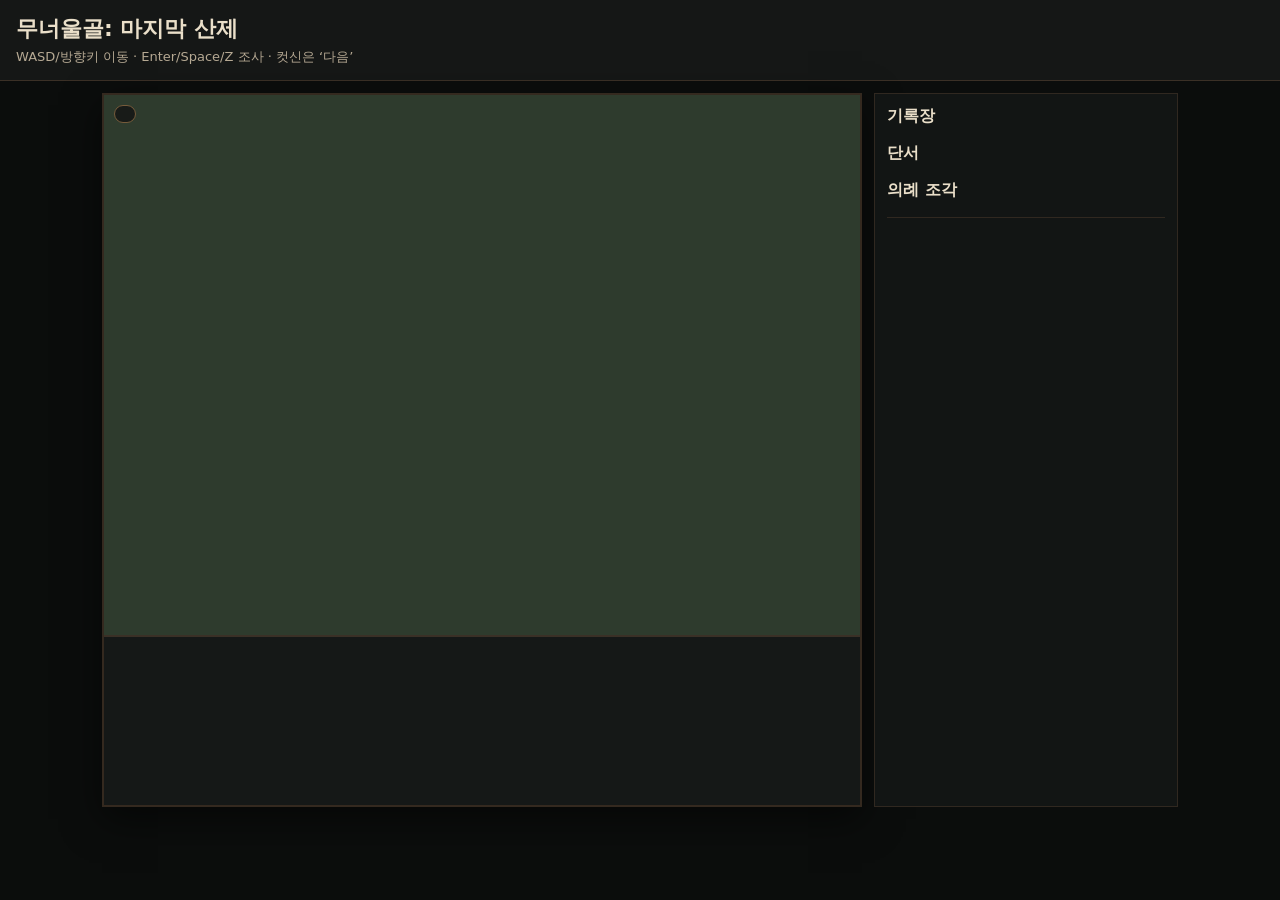
==== index.html @ 167d1cd7 "Fix broken GitHub Pages rendering with stable lightweight build" ====
<!doctype html>
<html lang="ko">
<head>
<meta charset="utf-8" />
<meta name="viewport" content="width=device-width, initial-scale=1" />
<title>무너울골: 마지막 산제</title>
<style>
*{box-sizing:border-box}body{margin:0;background:#0b0d0c;color:#eadfc9;font-family:system-ui,-apple-system,Segoe UI,sans-serif}header{padding:14px 16px;background:#151716;border-bottom:1px solid #3b3026}h1{margin:0;font-size:22px}.sub{font-size:13px;color:#b7aa94;margin-top:4px}.wrap{max-width:1100px;margin:0 auto;padding:12px;display:grid;grid-template-columns:minmax(360px,760px) 1fr;gap:12px}.game{border:2px solid #34291f;background:#101211;box-shadow:0 12px 36px #0008}.screen{position:relative;height:min(62vh,540px);min-height:390px;overflow:hidden;background:#2e3b2d}canvas{display:block;width:100%;height:100%}.hud{position:absolute;left:10px;top:10px;background:#111b;border:1px solid #765b3b;border-radius:9px;padding:8px 10px;font-size:12px}.dialog{min-height:170px;border-top:2px solid #3a3026;background:#151817;padding:14px}.speaker{font-weight:800;color:#d7ad68;margin-bottom:6px}.text{white-space:pre-wrap;line-height:1.5}.choices{display:grid;gap:8px;margin-top:12px}.choices button,button{background:#2a2119;color:#eadcc2;border:1px solid #5c4932;border-radius:9px;padding:9px 11px;text-align:left;font:inherit;cursor:pointer}.side{border:1px solid #302820;background:#121514;padding:12px}.tag{display:inline-block;margin:2px 3px;padding:2px 7px;border:1px solid #4c3a29;border-radius:999px;background:#211b16;color:#d1bd9b;font-size:12px}.log{font-size:13px;color:#b8ad99;line-height:1.45;max-height:350px;overflow:auto;border-top:1px solid #302820;margin-top:10px;padding-top:10px}.cut{display:none;position:absolute;inset:0;background:#0008;z-index:20;align-items:end;padding:18px}.cut.on{display:flex}.cutbox{width:100%;background:#151514;border:2px solid #84653b;border-radius:12px;padding:14px;box-shadow:0 10px 35px #000}.mobile{display:none;position:absolute;right:12px;bottom:185px;z-index:10;gap:8px}.dpad{display:grid;grid-template-columns:repeat(3,42px);gap:4px}.mobile button{min-width:42px;text-align:center;background:#1b1917cc}.act{height:88px}@media(max-width:900px){.wrap{display:block;padding:8px}.side{display:none}.screen{height:calc(100vh - 245px);min-height:350px}.mobile{display:flex}h1{font-size:20px}}
</style>
</head>
<body>
<header><h1>무너울골: 마지막 산제</h1><div class="sub">WASD/방향키 이동 · Enter/Space/Z 조사 · 컷신은 ‘다음’</div></header>
<div class="wrap">
<main class="game"><div class="screen"><canvas id="cv"></canvas><div class="hud" id="hud"></div><div class="cut" id="cut"><div class="cutbox"><div class="speaker" id="cutTitle"></div><div class="text" id="cutText"></div><button id="cutNext">다음</button></div></div><div class="mobile"><div class="dpad"><span></span><button data-k="up">▲</button><span></span><button data-k="left">◀</button><span></span><button data-k="right">▶</button><span></span><button data-k="down">▼</button><span></span></div><button class="act" id="act">조사</button></div></div><div class="dialog"><div class="speaker" id="speaker"></div><div class="text" id="text"></div><div class="choices" id="choices"></div></div></main>
<aside class="side"><b>기록장</b><div id="stats"></div><p><b>단서</b></p><div id="clues"></div><p><b>의례 조각</b></p><div id="rites"></div><div class="log" id="log"></div></aside>
</div>
<script>
const cv=document.getElementById('cv'),ctx=cv.getContext('2d'),hud=document.getElementById('hud'),speaker=document.getElementById('speaker'),text=document.getElementById('text'),choices=document.getElementById('choices'),cut=document.getElementById('cut'),cutTitle=document.getElementById('cutTitle'),cutText=document.getElementById('cutText'),cutNext=document.getElementById('cutNext');
const S={map:'pass',chapter:1,x:110,y:360,keys:{},used:{},clues:new Set(),rites:new Set(),log:[],stats:{기록:0,결:0,애도:0,신뢰:0,한:0,경계:3},act:0};
const maps={pass:{name:'남쪽 고갯길',w:900,h:560,bg:'#2f3c2d',exits:[{x:780,y:210,w:70,h:120,to:'village',tx:90,ty:500}],spots:[{id:'shoe',name:'피 묻은 짚신',x:420,y:320,r:44,fn:shoe}]},village:{name:'무너울골',w:1200,h:780,bg:'#32422e',exits:[{x:0,y:455,w:36,h:120,to:'pass',tx:750,ty:285},{x:560,y:0,w:140,h:40,to:'north',tx:580,ty:710}],spots:[{id:'well',name:'우물',x:565,y:390,r:70,fn:well},{id:'chief',name:'촌장집',x:320,y:315,r:86,fn:chief},{id:'shaman',name:'무당집',x:815,y:305,r:86,fn:shaman},{id:'mill',name:'방앗간',x:875,y:555,r:86,fn:mill},{id:'office',name:'관아 임시처소',x:500,y:660,r:92,fn:office}]},north:{name:'북쪽 산길',w:1160,h:780,bg:'#303c2b',exits:[{x:520,y:740,w:150,h:40,to:'village',tx:620,ty:55},{x:525,y:0,w:130,h:45,to:'forest',tx:535,ty:700}],spots:[{id:'valley',name:'물소리 골짜기',x:320,y:470,r:94,fn:valley},{id:'logging',name:'벌목터',x:740,y:460,r:98,fn:logging},{id:'altar2',name:'무너진 산제단',x:585,y:210,r:90,fn:altar2}]},forest:{name:'금지된 숲',w:1120,h:780,bg:'#263024',exits:[{x:495,y:740,w:140,h:40,to:'north',tx:580,ty:55},{x:930,y:340,w:60,h:130,to:'rock',tx:120,ty:450}],spots:[{id:'gate',name:'금지된 숲 입구',x:540,y:635,r:82,fn:gate},{id:'trap',name:'사량의 덫',x:330,y:450,r:85,fn:trap},{id:'voice',name:'아이 목소리 길',x:685,y:360,r:90,fn:voice},{id:'deep',name:'깊은 숲길',x:940,y:390,r:85,fn:deep}]},rock:{name:'검은등의 자리',w:1080,h:720,bg:'#252c25',exits:[{x:0,y:385,w:40,h:130,to:'forest',tx:910,ty:395},{x:875,y:80,w:110,h:120,to:'final',tx:150,ty:440}],spots:[{id:'fang',name:'이빨 사이의 이름',x:585,y:410,r:90,fn:fang},{id:'black',name:'검은 바위',x:780,y:300,r:118,fn:black}]},final:{name:'마지막 산제단',w:980,h:680,bg:'#282d26',exits:[{x:0,y:370,w:45,h:120,to:'rock',tx:840,ty:150}],spots:[{id:'finalaltar',name:'마지막 산제단',x:505,y:350,r:105,fn:finalaltar}]}};
function say(sp,tx,opts=[]){speaker.textContent=sp;text.textContent=tx;choices.innerHTML='';opts.forEach((o,i)=>{const b=document.createElement('button');b.textContent=(i+1)+'. '+o.t;b.onclick=o.f;choices.appendChild(b)});refresh()}
function result(t){say('결과',t,[{t:'닫는다',f:()=>say('고연우','이제 움직일 수 있다.')}])}function cutscene(t,tx,after){cut.classList.add('on');cutTitle.textContent=t;cutText.textContent=tx;cutNext.onclick=()=>{cut.classList.remove('on');after&&after()}}
function log(s){S.log.unshift(s);S.log=S.log.slice(0,40);refresh()}function clue(s){if(!S.clues.has(s)){S.clues.add(s);log('단서: '+s)}}function rite(s){if(!S.rites.has(s)){S.rites.add(s);log('의례: '+s)}}function stat(k,v){S.stats[k]=(S.stats[k]||0)+v;refresh()}function has(s){return S.clues.has(s)||S.rites.has(s)}function once(id,fn){if(S.used[id])return result('이미 이곳에서 판단을 끝냈다.');S.used[id]=1;fn()}function spend(){S.act++}
function shoe(){once('shoe',()=>cutscene('고갯길의 짚신','작은 짚신 한 짝이 길 한가운데 놓여 있다. 피는 적고, 발자국은 산 쪽으로 향한다.',()=>say('해루','범이 물었다면 발자국이 산에서 내려와야 하지 않습니까?',[{t:'짚신을 확인한다',f:()=>{clue('피 묻은 짚신');stat('기록',1);result('아이의 짚신이다. 도망친 흔적보다 스스로 걸어간 흔적에 가깝다.')}},{t:'금줄 조각을 챙긴다',f:()=>{clue('끊긴 금줄 조각');stat('결',1);result('나뭇가지에 걸린 금줄 조각이 바람 없이 흔들렸다.')}}]))) }
function well(){once('well',()=>{spend();cutscene('우물가 소란','아이들의 노래가 멎는다. 우물 안이 잠깐 검게 가라앉는다.',()=>say('월선','그 짚신은… 도리 것이 아닙니다.',[{t:'도리의 이름을 확인한다',f:()=>{clue('도리의 이름');stat('애도',1);result('월선은 끝내 도리의 이름을 인정했다.')}},{t:'산제 노래를 묻는다',f:()=>{rite('노래');result('검은 등 넘어 / 물소리 따라 / 이름은 두고 / 발만 간다.')}}]))})}
function chief(){once('chief',()=>{spend();say('을파','산제는 올해만 미룬 겁니다. 살아 있는 아이들 입에 곡식을 넣어야 했습니다.',[{t:'장부를 확인한다',f:()=>{clue('산제 비용 장부');rite('제물 순서');stat('기록',1);result('산제 비용은 세 해 전부터 끊겼다. 그 곡식은 세금과 겨울 식량으로 돌았다.')}},{t:'금지된 숲 벌목을 묻는다',f:()=>{clue('벌목 허가 기록');stat('경계',-1);result('을파는 살기 위해 벤 것이라 했다. 틀린 말은 아니었다.')}}])})}
function shaman(){once('shaman',()=>{spend();say('막례','관아 사람이 올 줄은 알았다. 산은 기록을 못 하니까.',[{t:'산제가 무엇인지 묻는다',f:()=>{rite('제문');stat('결',1);result('산제는 산군에게 비는 일이 아니라, 산이 마을로 내려오지 않게 문을 닫는 일이었다.')}},{t:'창귀를 보내는 법을 묻는다',f:()=>{clue('창귀 천도 조건');stat('애도',1);result('이름이 있어야 한다. 길도 있어야 한다. 그런데 지금은 길이 틀어졌다.')}}])})}
function mill(){once('mill',()=>{spend();cutscene('방앗간','멈춘 물레 밑에서 물소리가 난다. 해루가 창끝을 낮춘다.',()=>say('방앗간','물레는 멈춰 있는데, 축축한 물 냄새가 난다.',[{t:'머리끈을 챙긴다',f:()=>{clue('도리의 머리끈');result('도리의 머리끈이 물레 축에 감겨 있었다.')}},{t:'돌확을 조사한다',f:()=>{rite('물길');result('이곳은 제물을 씻던 자리였다. 물길이 산 쪽으로 휘어 보인다.')}}]))})}
function office(){if(S.chapter===1&&S.act>=3){S.chapter=2;S.map='north';S.x=580;S.y=710;S.act=0;log('2장 시작: 끊긴 제사');return result('범이라 쓰기에는, 범은 사람의 이름을 부르지 않는다. 북쪽 산길이 열린다.')}if(S.chapter===2&&S.act>=3){S.chapter=3;S.map='forest';S.x=535;S.y=700;S.act=0;log('3장 시작: 금지된 숲');return result('산은 마을을 덮치지 않았다. 마을이 먼저 산의 문을 열었다.')}return result('아직 기록을 정리하기에는 단서가 부족하다.')}
function valley(){once('valley',()=>{spend();cutscene('물소리 골짜기','같은 나무를 두 번 지나쳤다. 물소리가 사람 말처럼 부풀어 오른다.',()=>say('해루','방금 이 나무, 지나오지 않았습니까?',[{t:'금줄 흔적을 찾는다',f:()=>{rite('금기');stat('경계',1);result('끊어진 금줄 말뚝이 물가에 박혀 있었다.')}},{t:'물소리를 따른다',f:()=>{clue('도리 목소리 단서');stat('한',1);result('물소리는 도리의 목소리와 섞여 산 안쪽으로 흘렀다.')}}]))})}
function logging(){once('logging',()=>{spend();cutscene('벌목터 소란','청년이 도끼를 들고 금지된 숲 쪽으로 간다. 그루터기 위 금줄 조각이 보인다.',()=>say('청년','마루가 아직 저 안에 있으면 데려와야지요.',[{t:'직접 따라간다',f:()=>{clue('마루의 발자국');result('발자국은 숲 안에서 사람 것과 짐승 것 사이로 바뀌어 있었다.')}},{t:'벌목을 중단시킨다',f:()=>{rite('금기');stat('경계',1);result('마을 사람들은 반발했지만, 숲 가장자리의 흔들림은 잠시 멎었다.')}}]))})}
function altar2(){once('altar2',()=>{spend();cutscene('무너진 산제단','무너진 돌제단 옆 금줄이 바닥에 젖어 붙어 있다. 어디선가 문을 닫아라 라는 말이 들린다.',()=>say('산제단','제단은 서북쪽을 향해 있다.',[{t:'제단 방향을 기록한다',f:()=>{rite('장소');stat('기록',1);result('산군을 부르던 방향을 알아냈다.')}},{t:'소미의 천 조각을 챙긴다',f:()=>{clue('소미의 천 조각');result('소미는 산제단에 몰래 왔던 듯하다.')}}]))})}
function gate(){once('gate',()=>{spend();cutscene('금지된 숲 입구','끊어진 금줄이 바람 없이 흔들린다. 숲 안쪽에서 아이 웃음소리가 난다.',()=>say('숲 입구','금지된 숲은 깊지 않다. 길이 너무 많을 뿐이다.',[{t:'끊긴 금줄 조각을 맞춰 본다',f:()=>{if(!has('끊긴 금줄 조각'))return result('금줄 조각이 없다.');rite('금기');stat('경계',1);result('금줄이 맞물리자 길 하나가 잠깐 사라졌다.')}},{t:'발자국을 확인한다',f:()=>{clue('겹친 발자국');result('사람 발자국과 짐승 발자국이 같은 자리에서 겹쳤다.')}}]))})}
function trap(){once('trap',()=>{spend();cutscene('사량의 덫','덫이 화면 중앙에 보인다. 사량이 숲 뒤에서 나온다.',()=>say('사량','늦었소. 산짐승이든 산군이든, 오늘은 피를 흘릴 거요.',[{t:'덫을 치워라',f:()=>{stat('경계',1);result('사량은 이를 갈았지만 덫을 거두었다.')}},{t:'산군을 본 적 있나',f:()=>{clue('산군의 흔적');result('밤에는 산등성이가 움직였다고 했다.')}}]))})}
function voice(){once('voice',()=>{spend();cutscene('아이 목소리 길','작은 아이 실루엣이 나무 사이로 지나간다. 같은 나무가 다시 나온다.',()=>say(has('도리의 이름')?'도리':'목소리',has('도리의 이름')?'고연우 아저씨… 어머니는 왔어요?':'이쪽이에요.',[{t:'도리의 이름을 부른다',f:()=>{if(!has('도리의 이름'))return result('그 아이의 이름을 모른다.');clue('도리 창귀 확인');stat('애도',1);result('도리는 집에 가려다 사람을 산으로 부르고 있었다.')}},{t:'머리끈을 꺼낸다',f:()=>{if(!has('도리의 머리끈'))return result('꺼낼 물건이 없다.');stat('한',-1);result('아이 실루엣이 잠시 멈췄다.')}}]))})}
function deep(){if(S.chapter===3&&S.act>=3){S.chapter=4;S.map='rock';S.x=120;S.y=450;S.act=0;log('4장 시작: 검은등의 자리');return result('숲의 길 하나가 검은 바위 쪽으로만 남았다.')}result('아직 깊은 숲으로 들어가기에는 단서가 부족하다.')}
function fang(){once('fang',()=>{spend();cutscene('이빨 사이의 이름','검은 그림자가 낮게 숨을 쉰다. 그 숨 사이로 아이 이름이 걸려 있다.',()=>say('검은등','아이의 이름이 내 이빨 사이에 걸렸다.',[{t:'도리의 이름을 다시 부른다',f:()=>{if(!has('도리의 이름'))return result('이름을 알지 못한다.');clue('이빨 사이의 이름');result('검은등의 턱이 잠깐 느슨해졌다.')}},{t:'검은 털을 꺼낸다',f:()=>{clue('산군 잠식');result('털 끝에 산이 아닌 어둠이 묻어 있었다.')}}]))})}
function black(){once('black',()=>{spend();say('검은 바위','바위는 호랑이 등처럼 보인다. 눈 안쪽에 검은 물결이 비친다.',[{t:'제문을 읽는다',f:()=>{if(!has('제문'))return result('제문 조각이 부족하다.');rite('산군의 이름 조각');result('검은등은 오래된 말을 기억하려 했다.')}},{t:'산군을 봉인할 자리를 본다',f:()=>{clue('봉인 자리');result('바위와 산제단 사이가 경계의 매듭이다.')}}])})}
function finalaltar(){once('finalaltar',()=>cutscene('마지막 산제','막례가 방울을 들고, 월선은 도리의 이름을 되뇐다. 을파는 장부를 접는다.',()=>say('막례','이제 이어 묶을지, 끊어 보낼지 정해야 한다.',[{t:'산제를 복원한다',f:()=>ending('산제를 복원했다. 오래된 것이 하루 더 살아남았다.')}},{t:'산군을 떠나보낸다',f:()=>ending('검은등을 깊은 산으로 보냈다. 올바른 이별에 가까운 끝이었다.')}},{t:'산군을 봉인한다',f:()=>ending('문제는 멈췄지만, 장례는 치르지 못했다.')}},{t:'기록상으로만 종결한다',f:()=>ending('관아 기록에는 범 습격 종결이라 적었다. 밤길은 계속 사람을 불렀다.')}}]))) }
function ending(t){say('엔딩',t+'\n\n고연우는 보고서 마지막 줄에 한참을 머물렀다. 기록할 수 없는 것도, 없었던 일은 아니었다.',[{t:'처음으로 돌아간다',f:()=>location.reload()}])}
function spot(){return maps[S.map].spots.find(p=>Math.hypot(S.x-p.x,S.y-p.y)<p.r)}function interact(){if(cut.classList.contains('on'))return cutNext.click();const p=spot();if(p)return p.fn();result('조사할 것이 없다.')}
function resize(){const r=cv.getBoundingClientRect(),d=window.devicePixelRatio||1;cv.width=Math.max(640,Math.floor(r.width*d));cv.height=Math.max(360,Math.floor(r.height*d));ctx.setTransform(d,0,0,d,0,0)}window.addEventListener('resize',resize);setTimeout(resize,0);
function draw(){const r=cv.getBoundingClientRect(),W=r.width,H=r.height,m=maps[S.map];ctx.clearRect(0,0,W,H);ctx.fillStyle=m.bg;ctx.fillRect(0,0,W,H);const cx=Math.max(0,Math.min(S.x-W/2,m.w-W)),cy=Math.max(0,Math.min(S.y-H/2,m.h-H));function R(x,y,w,h,c){ctx.fillStyle=c;ctx.fillRect(x-cx,y-cy,w,h);ctx.strokeStyle='#241a14';ctx.lineWidth=2;ctx.strokeRect(x-cx,y-cy,w,h)}function T(x,y){ctx.fillStyle='#2f4b31';ctx.beginPath();ctx.ellipse(x-cx,y-cy,24,22,0,0,7);ctx.fill();ctx.strokeStyle='#172216';ctx.stroke();ctx.fillStyle='#5a3b24';ctx.fillRect(x-cx-4,y-cy+14,8,25)}function Hs(x,y,type=''){ctx.fillStyle=type==='shaman'?'#74633b':'#334357';ctx.beginPath();ctx.moveTo(x-cx-58,y-cy);ctx.lineTo(x-cx,y-cy-38);ctx.lineTo(x-cx+58,y-cy);ctx.closePath();ctx.fill();ctx.stroke();R(x-48,y,96,52,type==='mill'?'#8a6f4e':'#9b7450');ctx.fillStyle='#7c2f2d';ctx.fillRect(x-cx-42,y-cy,8,55);ctx.fillRect(x-cx+34,y-cy,8,55);ctx.fillStyle='#231713';ctx.fillRect(x-cx-12,y-cy+25,24,27)}function C(x,y,c='#596575',small=false){ctx.fillStyle='#0006';ctx.beginPath();ctx.ellipse(x-cx,y-cy+5,13,6,0,0,7);ctx.fill();ctx.fillStyle='#d0a078';ctx.beginPath();ctx.ellipse(x-cx,y-cy-20,small?6:8,small?6:7,0,0,7);ctx.fill();ctx.strokeStyle='#211713';ctx.stroke();ctx.fillStyle=c;ctx.fillRect(x-cx-(small?6:8),y-cy-12,small?12:16,small?13:16);ctx.strokeRect(x-cx-(small?6:8),y-cy-12,small?12:16,small?13:16)}for(let x=-100;x<m.w;x+=120)for(let y=-80;y<m.h;y+=100)R(x,y,105,88,'#344631');if(S.map==='pass'){R(0,260,850,100,'#725d3c');for(let i=0;i<12;i++)T(70+i*72,140+(i%3)*34);ctx.fillStyle='#d2b98b';ctx.fillRect(420-cx,320-cy,18,10)}if(S.map==='village'){R(0,450,1180,78,'#725d3c');R(560,0,80,760,'#725d3c');Hs(320,300);Hs(815,290,'shaman');Hs(875,540,'mill');Hs(500,650);R(537,365,58,58,'#716f63');ctx.fillStyle='#263f46';ctx.beginPath();ctx.arc(566-cx,394-cy,16,0,7);ctx.fill();R(910,150,95,500,'#304d56');C(335,365,'#765042');C(820,360,'#665274');C(570,445,'#795b5b');C(625,365,'#9a7d4c',true);C(690,420,'#9a7d4c',true)}if(S.map==='north'){R(530,0,80,760,'#725d3c');R(250,440,600,80,'#725d3c');R(180,380,180,120,'#304d56');R(545,180,90,58,'#716b5e');R(700,420,90,55,'#59452e');for(let i=0;i<12;i++)T(90+i*88,90+(i%4)*120)}if(S.map==='forest'){R(500,600,90,160,'#725d3c');R(530,340,430,80,'#725d3c');for(let i=0;i<32;i++)T(45+(i*77)%1010,45+(i*131)%650);R(290,435,70,42,'#59452e');R(805,545,62,82,'#59452e')}if(S.map==='rock'){R(40,405,860,85,'#725d3c');R(710,210,190,170,'#171716');R(330,465,100,55,'#716b5e')}if(S.map==='final'){R(60,410,820,82,'#725d3c');R(450,300,105,68,'#716b5e');for(let i=0;i<12;i++)T(80+i*78,80+(i%3)*145);C(455,445,'#665274');C(535,450,'#795b5b');C(375,470,'#765042')}C(S.x-32,S.y+14,'#5c725e');C(S.x,S.y,'#596575');const p=spot();if(p){ctx.fillStyle='#d5b46e';ctx.beginPath();ctx.arc(p.x-cx,p.y-cy-50,12,0,7);ctx.fill();ctx.strokeStyle='#20140e';ctx.stroke();ctx.fillStyle='#1b130d';ctx.font='bold 18px sans-serif';ctx.fillText('!',p.x-cx-4,p.y-cy-44)}hud.innerHTML='<b>'+m.name+'</b><br>'+S.chapter+'장 · 행동 '+S.act+'<br>'+(p?'조사: '+p.name:'이동 중')}
function refresh(){document.getElementById('stats').innerHTML=Object.entries(S.stats).map(([k,v])=>k+': '+v).join('<br>');document.getElementById('clues').innerHTML=[...S.clues].map(x=>'<span class="tag">'+x+'</span>').join('')||'<span class="tag">없음</span>';document.getElementById('rites').innerHTML=[...S.rites].map(x=>'<span class="tag">'+x+'</span>').join('')||'<span class="tag">없음</span>';document.getElementById('log').innerHTML=S.log.map(x=>'• '+x).join('<br>')}
function move(){let dx=0,dy=0;if(S.keys.ArrowLeft||S.keys.a)dx--;if(S.keys.ArrowRight||S.keys.d)dx++;if(S.keys.ArrowUp||S.keys.w)dy--;if(S.keys.ArrowDown||S.keys.s)dy++;if(dx||dy){const spd=3.1/(dx&&dy?1.414:1);S.x+=dx*spd;S.y+=dy*spd;const m=maps[S.map];S.x=Math.max(20,Math.min(m.w-20,S.x));S.y=Math.max(30,Math.min(m.h-10,S.y));for(const e of m.exits){if(S.x>e.x&&S.x<e.x+e.w&&S.y>e.y&&S.y<e.y+e.h){S.map=e.to;S.x=e.tx;S.y=e.ty;break}}}}
function loop(){move();draw();requestAnimationFrame(loop)}document.addEventListener('keydown',e=>{S.keys[e.key]=1;if(['Enter',' ','z','Z'].includes(e.key)){e.preventDefault();interact()}if(/^[1-9]$/.test(e.key)){const b=choices.children[+e.key-1];if(b)b.click()}});document.addEventListener('keyup',e=>S.keys[e.key]=0);document.getElementById('act')?.addEventListener('click',interact);document.querySelectorAll('[data-k]').forEach(b=>{const key={up:'ArrowUp',down:'ArrowDown',left:'ArrowLeft',right:'ArrowRight'}[b.dataset.k];b.onpointerdown=()=>S.keys[key]=1;b.onpointerup=()=>S.keys[key]=0});say('고연우','관아의 명은 간단했다. 무너울골 실종 사건을 확인하고, 호적을 맞추고, 원인을 기록하라.\n\n그러나 고갯길에는 이미 아이의 짚신이 놓여 있었다.');refresh();resize();loop();
</script>
</body>
</html>
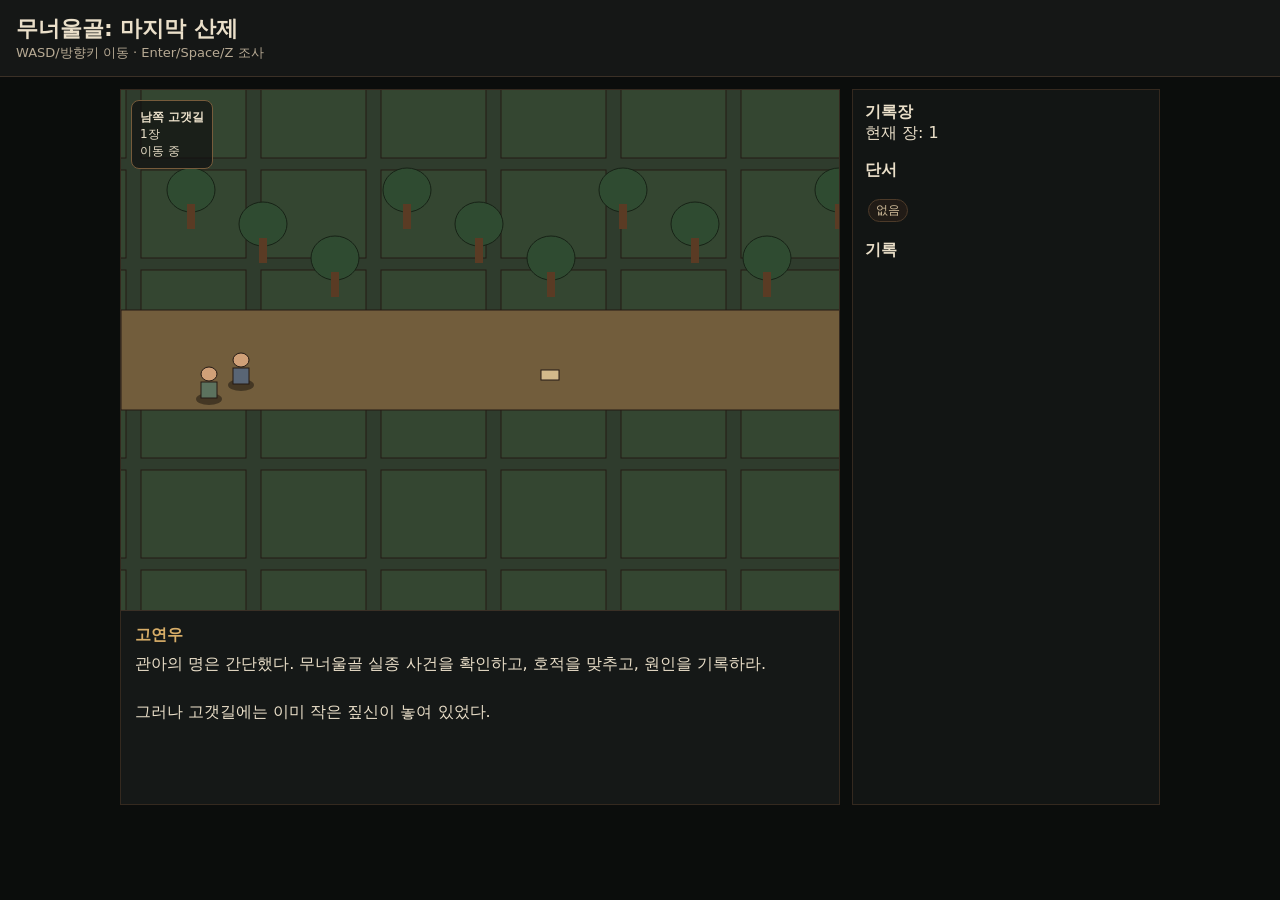
==== commit d3b720a9: "Restore visible stable prototype page" ====
--- a/index.html
+++ b/index.html
@@ -1,49 +1,47 @@
 <!doctype html>
 <html lang="ko">
 <head>
-<meta charset="utf-8" />
-<meta name="viewport" content="width=device-width, initial-scale=1" />
+<meta charset="utf-8">
+<meta name="viewport" content="width=device-width, initial-scale=1">
 <title>무너울골: 마지막 산제</title>
 <style>
-*{box-sizing:border-box}body{margin:0;background:#0b0d0c;color:#eadfc9;font-family:system-ui,-apple-system,Segoe UI,sans-serif}header{padding:14px 16px;background:#151716;border-bottom:1px solid #3b3026}h1{margin:0;font-size:22px}.sub{font-size:13px;color:#b7aa94;margin-top:4px}.wrap{max-width:1100px;margin:0 auto;padding:12px;display:grid;grid-template-columns:minmax(360px,760px) 1fr;gap:12px}.game{border:2px solid #34291f;background:#101211;box-shadow:0 12px 36px #0008}.screen{position:relative;height:min(62vh,540px);min-height:390px;overflow:hidden;background:#2e3b2d}canvas{display:block;width:100%;height:100%}.hud{position:absolute;left:10px;top:10px;background:#111b;border:1px solid #765b3b;border-radius:9px;padding:8px 10px;font-size:12px}.dialog{min-height:170px;border-top:2px solid #3a3026;background:#151817;padding:14px}.speaker{font-weight:800;color:#d7ad68;margin-bottom:6px}.text{white-space:pre-wrap;line-height:1.5}.choices{display:grid;gap:8px;margin-top:12px}.choices button,button{background:#2a2119;color:#eadcc2;border:1px solid #5c4932;border-radius:9px;padding:9px 11px;text-align:left;font:inherit;cursor:pointer}.side{border:1px solid #302820;background:#121514;padding:12px}.tag{display:inline-block;margin:2px 3px;padding:2px 7px;border:1px solid #4c3a29;border-radius:999px;background:#211b16;color:#d1bd9b;font-size:12px}.log{font-size:13px;color:#b8ad99;line-height:1.45;max-height:350px;overflow:auto;border-top:1px solid #302820;margin-top:10px;padding-top:10px}.cut{display:none;position:absolute;inset:0;background:#0008;z-index:20;align-items:end;padding:18px}.cut.on{display:flex}.cutbox{width:100%;background:#151514;border:2px solid #84653b;border-radius:12px;padding:14px;box-shadow:0 10px 35px #000}.mobile{display:none;position:absolute;right:12px;bottom:185px;z-index:10;gap:8px}.dpad{display:grid;grid-template-columns:repeat(3,42px);gap:4px}.mobile button{min-width:42px;text-align:center;background:#1b1917cc}.act{height:88px}@media(max-width:900px){.wrap{display:block;padding:8px}.side{display:none}.screen{height:calc(100vh - 245px);min-height:350px}.mobile{display:flex}h1{font-size:20px}}
+body{margin:0;background:#0b0d0c;color:#eadfc9;font-family:system-ui,-apple-system,Segoe UI,sans-serif}header{padding:14px 16px;background:#151716;border-bottom:1px solid #3b3026}h1{margin:0;font-size:22px}.sub{font-size:13px;color:#b7aa94}.wrap{max-width:1040px;margin:auto;padding:12px;display:grid;grid-template-columns:minmax(340px,720px) 1fr;gap:12px}.game,.side{border:1px solid #34291f;background:#121514}.screen{height:min(60vh,520px);min-height:360px;position:relative;background:#2f3c2d}canvas{width:100%;height:100%;display:block}.hud{position:absolute;left:10px;top:10px;background:#111b;border:1px solid #765b3b;border-radius:8px;padding:8px;font-size:12px}.dialog{min-height:165px;border-top:1px solid #3a3026;background:#151817;padding:14px}.speaker{font-weight:800;color:#d7ad68;margin-bottom:6px}.text{white-space:pre-wrap;line-height:1.5}.choices{display:grid;gap:8px;margin-top:10px}.choices button,button{background:#2a2119;color:#eadcc2;border:1px solid #5c4932;border-radius:8px;padding:9px;text-align:left;font:inherit}.side{padding:12px}.tag{display:inline-block;margin:2px 3px;padding:2px 7px;border:1px solid #4c3a29;border-radius:999px;background:#211b16;color:#d1bd9b;font-size:12px}.cut{display:none;position:absolute;inset:0;background:#0008;align-items:end;padding:18px}.cut.on{display:flex}.cutbox{width:100%;background:#151514;border:2px solid #84653b;border-radius:12px;padding:14px}.mobile{display:none;position:absolute;right:12px;bottom:180px;gap:8px}.dpad{display:grid;grid-template-columns:repeat(3,42px);gap:4px}.mobile button{text-align:center;background:#1b1917cc}.act{height:88px}@media(max-width:900px){.wrap{display:block;padding:8px}.side{display:none}.screen{height:calc(100vh - 245px);min-height:350px}.mobile{display:flex}h1{font-size:20px}}
 </style>
 </head>
 <body>
-<header><h1>무너울골: 마지막 산제</h1><div class="sub">WASD/방향키 이동 · Enter/Space/Z 조사 · 컷신은 ‘다음’</div></header>
-<div class="wrap">
-<main class="game"><div class="screen"><canvas id="cv"></canvas><div class="hud" id="hud"></div><div class="cut" id="cut"><div class="cutbox"><div class="speaker" id="cutTitle"></div><div class="text" id="cutText"></div><button id="cutNext">다음</button></div></div><div class="mobile"><div class="dpad"><span></span><button data-k="up">▲</button><span></span><button data-k="left">◀</button><span></span><button data-k="right">▶</button><span></span><button data-k="down">▼</button><span></span></div><button class="act" id="act">조사</button></div></div><div class="dialog"><div class="speaker" id="speaker"></div><div class="text" id="text"></div><div class="choices" id="choices"></div></div></main>
-<aside class="side"><b>기록장</b><div id="stats"></div><p><b>단서</b></p><div id="clues"></div><p><b>의례 조각</b></p><div id="rites"></div><div class="log" id="log"></div></aside>
-</div>
+<header><h1>무너울골: 마지막 산제</h1><div class="sub">WASD/방향키 이동 · Enter/Space/Z 조사</div></header>
+<div class="wrap"><main class="game"><div class="screen"><canvas id="cv"></canvas><div class="hud" id="hud"></div><div class="cut" id="cut"><div class="cutbox"><div class="speaker" id="cutTitle"></div><div class="text" id="cutText"></div><button id="cutNext">다음</button></div></div><div class="mobile"><div class="dpad"><span></span><button data-k="up">▲</button><span></span><button data-k="left">◀</button><span></span><button data-k="right">▶</button><span></span><button data-k="down">▼</button><span></span></div><button class="act" id="actBtn">조사</button></div></div><div class="dialog"><div class="speaker" id="speaker"></div><div class="text" id="text"></div><div class="choices" id="choices"></div></div></main><aside class="side"><b>기록장</b><div id="stats"></div><p><b>단서</b></p><div id="clues"></div><p><b>기록</b></p><div id="log"></div></aside></div>
 <script>
-const cv=document.getElementById('cv'),ctx=cv.getContext('2d'),hud=document.getElementById('hud'),speaker=document.getElementById('speaker'),text=document.getElementById('text'),choices=document.getElementById('choices'),cut=document.getElementById('cut'),cutTitle=document.getElementById('cutTitle'),cutText=document.getElementById('cutText'),cutNext=document.getElementById('cutNext');
-const S={map:'pass',chapter:1,x:110,y:360,keys:{},used:{},clues:new Set(),rites:new Set(),log:[],stats:{기록:0,결:0,애도:0,신뢰:0,한:0,경계:3},act:0};
-const maps={pass:{name:'남쪽 고갯길',w:900,h:560,bg:'#2f3c2d',exits:[{x:780,y:210,w:70,h:120,to:'village',tx:90,ty:500}],spots:[{id:'shoe',name:'피 묻은 짚신',x:420,y:320,r:44,fn:shoe}]},village:{name:'무너울골',w:1200,h:780,bg:'#32422e',exits:[{x:0,y:455,w:36,h:120,to:'pass',tx:750,ty:285},{x:560,y:0,w:140,h:40,to:'north',tx:580,ty:710}],spots:[{id:'well',name:'우물',x:565,y:390,r:70,fn:well},{id:'chief',name:'촌장집',x:320,y:315,r:86,fn:chief},{id:'shaman',name:'무당집',x:815,y:305,r:86,fn:shaman},{id:'mill',name:'방앗간',x:875,y:555,r:86,fn:mill},{id:'office',name:'관아 임시처소',x:500,y:660,r:92,fn:office}]},north:{name:'북쪽 산길',w:1160,h:780,bg:'#303c2b',exits:[{x:520,y:740,w:150,h:40,to:'village',tx:620,ty:55},{x:525,y:0,w:130,h:45,to:'forest',tx:535,ty:700}],spots:[{id:'valley',name:'물소리 골짜기',x:320,y:470,r:94,fn:valley},{id:'logging',name:'벌목터',x:740,y:460,r:98,fn:logging},{id:'altar2',name:'무너진 산제단',x:585,y:210,r:90,fn:altar2}]},forest:{name:'금지된 숲',w:1120,h:780,bg:'#263024',exits:[{x:495,y:740,w:140,h:40,to:'north',tx:580,ty:55},{x:930,y:340,w:60,h:130,to:'rock',tx:120,ty:450}],spots:[{id:'gate',name:'금지된 숲 입구',x:540,y:635,r:82,fn:gate},{id:'trap',name:'사량의 덫',x:330,y:450,r:85,fn:trap},{id:'voice',name:'아이 목소리 길',x:685,y:360,r:90,fn:voice},{id:'deep',name:'깊은 숲길',x:940,y:390,r:85,fn:deep}]},rock:{name:'검은등의 자리',w:1080,h:720,bg:'#252c25',exits:[{x:0,y:385,w:40,h:130,to:'forest',tx:910,ty:395},{x:875,y:80,w:110,h:120,to:'final',tx:150,ty:440}],spots:[{id:'fang',name:'이빨 사이의 이름',x:585,y:410,r:90,fn:fang},{id:'black',name:'검은 바위',x:780,y:300,r:118,fn:black}]},final:{name:'마지막 산제단',w:980,h:680,bg:'#282d26',exits:[{x:0,y:370,w:45,h:120,to:'rock',tx:840,ty:150}],spots:[{id:'finalaltar',name:'마지막 산제단',x:505,y:350,r:105,fn:finalaltar}]}};
-function say(sp,tx,opts=[]){speaker.textContent=sp;text.textContent=tx;choices.innerHTML='';opts.forEach((o,i)=>{const b=document.createElement('button');b.textContent=(i+1)+'. '+o.t;b.onclick=o.f;choices.appendChild(b)});refresh()}
-function result(t){say('결과',t,[{t:'닫는다',f:()=>say('고연우','이제 움직일 수 있다.')}])}function cutscene(t,tx,after){cut.classList.add('on');cutTitle.textContent=t;cutText.textContent=tx;cutNext.onclick=()=>{cut.classList.remove('on');after&&after()}}
-function log(s){S.log.unshift(s);S.log=S.log.slice(0,40);refresh()}function clue(s){if(!S.clues.has(s)){S.clues.add(s);log('단서: '+s)}}function rite(s){if(!S.rites.has(s)){S.rites.add(s);log('의례: '+s)}}function stat(k,v){S.stats[k]=(S.stats[k]||0)+v;refresh()}function has(s){return S.clues.has(s)||S.rites.has(s)}function once(id,fn){if(S.used[id])return result('이미 이곳에서 판단을 끝냈다.');S.used[id]=1;fn()}function spend(){S.act++}
-function shoe(){once('shoe',()=>cutscene('고갯길의 짚신','작은 짚신 한 짝이 길 한가운데 놓여 있다. 피는 적고, 발자국은 산 쪽으로 향한다.',()=>say('해루','범이 물었다면 발자국이 산에서 내려와야 하지 않습니까?',[{t:'짚신을 확인한다',f:()=>{clue('피 묻은 짚신');stat('기록',1);result('아이의 짚신이다. 도망친 흔적보다 스스로 걸어간 흔적에 가깝다.')}},{t:'금줄 조각을 챙긴다',f:()=>{clue('끊긴 금줄 조각');stat('결',1);result('나뭇가지에 걸린 금줄 조각이 바람 없이 흔들렸다.')}}]))) }
-function well(){once('well',()=>{spend();cutscene('우물가 소란','아이들의 노래가 멎는다. 우물 안이 잠깐 검게 가라앉는다.',()=>say('월선','그 짚신은… 도리 것이 아닙니다.',[{t:'도리의 이름을 확인한다',f:()=>{clue('도리의 이름');stat('애도',1);result('월선은 끝내 도리의 이름을 인정했다.')}},{t:'산제 노래를 묻는다',f:()=>{rite('노래');result('검은 등 넘어 / 물소리 따라 / 이름은 두고 / 발만 간다.')}}]))})}
-function chief(){once('chief',()=>{spend();say('을파','산제는 올해만 미룬 겁니다. 살아 있는 아이들 입에 곡식을 넣어야 했습니다.',[{t:'장부를 확인한다',f:()=>{clue('산제 비용 장부');rite('제물 순서');stat('기록',1);result('산제 비용은 세 해 전부터 끊겼다. 그 곡식은 세금과 겨울 식량으로 돌았다.')}},{t:'금지된 숲 벌목을 묻는다',f:()=>{clue('벌목 허가 기록');stat('경계',-1);result('을파는 살기 위해 벤 것이라 했다. 틀린 말은 아니었다.')}}])})}
-function shaman(){once('shaman',()=>{spend();say('막례','관아 사람이 올 줄은 알았다. 산은 기록을 못 하니까.',[{t:'산제가 무엇인지 묻는다',f:()=>{rite('제문');stat('결',1);result('산제는 산군에게 비는 일이 아니라, 산이 마을로 내려오지 않게 문을 닫는 일이었다.')}},{t:'창귀를 보내는 법을 묻는다',f:()=>{clue('창귀 천도 조건');stat('애도',1);result('이름이 있어야 한다. 길도 있어야 한다. 그런데 지금은 길이 틀어졌다.')}}])})}
-function mill(){once('mill',()=>{spend();cutscene('방앗간','멈춘 물레 밑에서 물소리가 난다. 해루가 창끝을 낮춘다.',()=>say('방앗간','물레는 멈춰 있는데, 축축한 물 냄새가 난다.',[{t:'머리끈을 챙긴다',f:()=>{clue('도리의 머리끈');result('도리의 머리끈이 물레 축에 감겨 있었다.')}},{t:'돌확을 조사한다',f:()=>{rite('물길');result('이곳은 제물을 씻던 자리였다. 물길이 산 쪽으로 휘어 보인다.')}}]))})}
-function office(){if(S.chapter===1&&S.act>=3){S.chapter=2;S.map='north';S.x=580;S.y=710;S.act=0;log('2장 시작: 끊긴 제사');return result('범이라 쓰기에는, 범은 사람의 이름을 부르지 않는다. 북쪽 산길이 열린다.')}if(S.chapter===2&&S.act>=3){S.chapter=3;S.map='forest';S.x=535;S.y=700;S.act=0;log('3장 시작: 금지된 숲');return result('산은 마을을 덮치지 않았다. 마을이 먼저 산의 문을 열었다.')}return result('아직 기록을 정리하기에는 단서가 부족하다.')}
-function valley(){once('valley',()=>{spend();cutscene('물소리 골짜기','같은 나무를 두 번 지나쳤다. 물소리가 사람 말처럼 부풀어 오른다.',()=>say('해루','방금 이 나무, 지나오지 않았습니까?',[{t:'금줄 흔적을 찾는다',f:()=>{rite('금기');stat('경계',1);result('끊어진 금줄 말뚝이 물가에 박혀 있었다.')}},{t:'물소리를 따른다',f:()=>{clue('도리 목소리 단서');stat('한',1);result('물소리는 도리의 목소리와 섞여 산 안쪽으로 흘렀다.')}}]))})}
-function logging(){once('logging',()=>{spend();cutscene('벌목터 소란','청년이 도끼를 들고 금지된 숲 쪽으로 간다. 그루터기 위 금줄 조각이 보인다.',()=>say('청년','마루가 아직 저 안에 있으면 데려와야지요.',[{t:'직접 따라간다',f:()=>{clue('마루의 발자국');result('발자국은 숲 안에서 사람 것과 짐승 것 사이로 바뀌어 있었다.')}},{t:'벌목을 중단시킨다',f:()=>{rite('금기');stat('경계',1);result('마을 사람들은 반발했지만, 숲 가장자리의 흔들림은 잠시 멎었다.')}}]))})}
-function altar2(){once('altar2',()=>{spend();cutscene('무너진 산제단','무너진 돌제단 옆 금줄이 바닥에 젖어 붙어 있다. 어디선가 문을 닫아라 라는 말이 들린다.',()=>say('산제단','제단은 서북쪽을 향해 있다.',[{t:'제단 방향을 기록한다',f:()=>{rite('장소');stat('기록',1);result('산군을 부르던 방향을 알아냈다.')}},{t:'소미의 천 조각을 챙긴다',f:()=>{clue('소미의 천 조각');result('소미는 산제단에 몰래 왔던 듯하다.')}}]))})}
-function gate(){once('gate',()=>{spend();cutscene('금지된 숲 입구','끊어진 금줄이 바람 없이 흔들린다. 숲 안쪽에서 아이 웃음소리가 난다.',()=>say('숲 입구','금지된 숲은 깊지 않다. 길이 너무 많을 뿐이다.',[{t:'끊긴 금줄 조각을 맞춰 본다',f:()=>{if(!has('끊긴 금줄 조각'))return result('금줄 조각이 없다.');rite('금기');stat('경계',1);result('금줄이 맞물리자 길 하나가 잠깐 사라졌다.')}},{t:'발자국을 확인한다',f:()=>{clue('겹친 발자국');result('사람 발자국과 짐승 발자국이 같은 자리에서 겹쳤다.')}}]))})}
-function trap(){once('trap',()=>{spend();cutscene('사량의 덫','덫이 화면 중앙에 보인다. 사량이 숲 뒤에서 나온다.',()=>say('사량','늦었소. 산짐승이든 산군이든, 오늘은 피를 흘릴 거요.',[{t:'덫을 치워라',f:()=>{stat('경계',1);result('사량은 이를 갈았지만 덫을 거두었다.')}},{t:'산군을 본 적 있나',f:()=>{clue('산군의 흔적');result('밤에는 산등성이가 움직였다고 했다.')}}]))})}
-function voice(){once('voice',()=>{spend();cutscene('아이 목소리 길','작은 아이 실루엣이 나무 사이로 지나간다. 같은 나무가 다시 나온다.',()=>say(has('도리의 이름')?'도리':'목소리',has('도리의 이름')?'고연우 아저씨… 어머니는 왔어요?':'이쪽이에요.',[{t:'도리의 이름을 부른다',f:()=>{if(!has('도리의 이름'))return result('그 아이의 이름을 모른다.');clue('도리 창귀 확인');stat('애도',1);result('도리는 집에 가려다 사람을 산으로 부르고 있었다.')}},{t:'머리끈을 꺼낸다',f:()=>{if(!has('도리의 머리끈'))return result('꺼낼 물건이 없다.');stat('한',-1);result('아이 실루엣이 잠시 멈췄다.')}}]))})}
-function deep(){if(S.chapter===3&&S.act>=3){S.chapter=4;S.map='rock';S.x=120;S.y=450;S.act=0;log('4장 시작: 검은등의 자리');return result('숲의 길 하나가 검은 바위 쪽으로만 남았다.')}result('아직 깊은 숲으로 들어가기에는 단서가 부족하다.')}
-function fang(){once('fang',()=>{spend();cutscene('이빨 사이의 이름','검은 그림자가 낮게 숨을 쉰다. 그 숨 사이로 아이 이름이 걸려 있다.',()=>say('검은등','아이의 이름이 내 이빨 사이에 걸렸다.',[{t:'도리의 이름을 다시 부른다',f:()=>{if(!has('도리의 이름'))return result('이름을 알지 못한다.');clue('이빨 사이의 이름');result('검은등의 턱이 잠깐 느슨해졌다.')}},{t:'검은 털을 꺼낸다',f:()=>{clue('산군 잠식');result('털 끝에 산이 아닌 어둠이 묻어 있었다.')}}]))})}
-function black(){once('black',()=>{spend();say('검은 바위','바위는 호랑이 등처럼 보인다. 눈 안쪽에 검은 물결이 비친다.',[{t:'제문을 읽는다',f:()=>{if(!has('제문'))return result('제문 조각이 부족하다.');rite('산군의 이름 조각');result('검은등은 오래된 말을 기억하려 했다.')}},{t:'산군을 봉인할 자리를 본다',f:()=>{clue('봉인 자리');result('바위와 산제단 사이가 경계의 매듭이다.')}}])})}
-function finalaltar(){once('finalaltar',()=>cutscene('마지막 산제','막례가 방울을 들고, 월선은 도리의 이름을 되뇐다. 을파는 장부를 접는다.',()=>say('막례','이제 이어 묶을지, 끊어 보낼지 정해야 한다.',[{t:'산제를 복원한다',f:()=>ending('산제를 복원했다. 오래된 것이 하루 더 살아남았다.')}},{t:'산군을 떠나보낸다',f:()=>ending('검은등을 깊은 산으로 보냈다. 올바른 이별에 가까운 끝이었다.')}},{t:'산군을 봉인한다',f:()=>ending('문제는 멈췄지만, 장례는 치르지 못했다.')}},{t:'기록상으로만 종결한다',f:()=>ending('관아 기록에는 범 습격 종결이라 적었다. 밤길은 계속 사람을 불렀다.')}}]))) }
-function ending(t){say('엔딩',t+'\n\n고연우는 보고서 마지막 줄에 한참을 머물렀다. 기록할 수 없는 것도, 없었던 일은 아니었다.',[{t:'처음으로 돌아간다',f:()=>location.reload()}])}
-function spot(){return maps[S.map].spots.find(p=>Math.hypot(S.x-p.x,S.y-p.y)<p.r)}function interact(){if(cut.classList.contains('on'))return cutNext.click();const p=spot();if(p)return p.fn();result('조사할 것이 없다.')}
-function resize(){const r=cv.getBoundingClientRect(),d=window.devicePixelRatio||1;cv.width=Math.max(640,Math.floor(r.width*d));cv.height=Math.max(360,Math.floor(r.height*d));ctx.setTransform(d,0,0,d,0,0)}window.addEventListener('resize',resize);setTimeout(resize,0);
-function draw(){const r=cv.getBoundingClientRect(),W=r.width,H=r.height,m=maps[S.map];ctx.clearRect(0,0,W,H);ctx.fillStyle=m.bg;ctx.fillRect(0,0,W,H);const cx=Math.max(0,Math.min(S.x-W/2,m.w-W)),cy=Math.max(0,Math.min(S.y-H/2,m.h-H));function R(x,y,w,h,c){ctx.fillStyle=c;ctx.fillRect(x-cx,y-cy,w,h);ctx.strokeStyle='#241a14';ctx.lineWidth=2;ctx.strokeRect(x-cx,y-cy,w,h)}function T(x,y){ctx.fillStyle='#2f4b31';ctx.beginPath();ctx.ellipse(x-cx,y-cy,24,22,0,0,7);ctx.fill();ctx.strokeStyle='#172216';ctx.stroke();ctx.fillStyle='#5a3b24';ctx.fillRect(x-cx-4,y-cy+14,8,25)}function Hs(x,y,type=''){ctx.fillStyle=type==='shaman'?'#74633b':'#334357';ctx.beginPath();ctx.moveTo(x-cx-58,y-cy);ctx.lineTo(x-cx,y-cy-38);ctx.lineTo(x-cx+58,y-cy);ctx.closePath();ctx.fill();ctx.stroke();R(x-48,y,96,52,type==='mill'?'#8a6f4e':'#9b7450');ctx.fillStyle='#7c2f2d';ctx.fillRect(x-cx-42,y-cy,8,55);ctx.fillRect(x-cx+34,y-cy,8,55);ctx.fillStyle='#231713';ctx.fillRect(x-cx-12,y-cy+25,24,27)}function C(x,y,c='#596575',small=false){ctx.fillStyle='#0006';ctx.beginPath();ctx.ellipse(x-cx,y-cy+5,13,6,0,0,7);ctx.fill();ctx.fillStyle='#d0a078';ctx.beginPath();ctx.ellipse(x-cx,y-cy-20,small?6:8,small?6:7,0,0,7);ctx.fill();ctx.strokeStyle='#211713';ctx.stroke();ctx.fillStyle=c;ctx.fillRect(x-cx-(small?6:8),y-cy-12,small?12:16,small?13:16);ctx.strokeRect(x-cx-(small?6:8),y-cy-12,small?12:16,small?13:16)}for(let x=-100;x<m.w;x+=120)for(let y=-80;y<m.h;y+=100)R(x,y,105,88,'#344631');if(S.map==='pass'){R(0,260,850,100,'#725d3c');for(let i=0;i<12;i++)T(70+i*72,140+(i%3)*34);ctx.fillStyle='#d2b98b';ctx.fillRect(420-cx,320-cy,18,10)}if(S.map==='village'){R(0,450,1180,78,'#725d3c');R(560,0,80,760,'#725d3c');Hs(320,300);Hs(815,290,'shaman');Hs(875,540,'mill');Hs(500,650);R(537,365,58,58,'#716f63');ctx.fillStyle='#263f46';ctx.beginPath();ctx.arc(566-cx,394-cy,16,0,7);ctx.fill();R(910,150,95,500,'#304d56');C(335,365,'#765042');C(820,360,'#665274');C(570,445,'#795b5b');C(625,365,'#9a7d4c',true);C(690,420,'#9a7d4c',true)}if(S.map==='north'){R(530,0,80,760,'#725d3c');R(250,440,600,80,'#725d3c');R(180,380,180,120,'#304d56');R(545,180,90,58,'#716b5e');R(700,420,90,55,'#59452e');for(let i=0;i<12;i++)T(90+i*88,90+(i%4)*120)}if(S.map==='forest'){R(500,600,90,160,'#725d3c');R(530,340,430,80,'#725d3c');for(let i=0;i<32;i++)T(45+(i*77)%1010,45+(i*131)%650);R(290,435,70,42,'#59452e');R(805,545,62,82,'#59452e')}if(S.map==='rock'){R(40,405,860,85,'#725d3c');R(710,210,190,170,'#171716');R(330,465,100,55,'#716b5e')}if(S.map==='final'){R(60,410,820,82,'#725d3c');R(450,300,105,68,'#716b5e');for(let i=0;i<12;i++)T(80+i*78,80+(i%3)*145);C(455,445,'#665274');C(535,450,'#795b5b');C(375,470,'#765042')}C(S.x-32,S.y+14,'#5c725e');C(S.x,S.y,'#596575');const p=spot();if(p){ctx.fillStyle='#d5b46e';ctx.beginPath();ctx.arc(p.x-cx,p.y-cy-50,12,0,7);ctx.fill();ctx.strokeStyle='#20140e';ctx.stroke();ctx.fillStyle='#1b130d';ctx.font='bold 18px sans-serif';ctx.fillText('!',p.x-cx-4,p.y-cy-44)}hud.innerHTML='<b>'+m.name+'</b><br>'+S.chapter+'장 · 행동 '+S.act+'<br>'+(p?'조사: '+p.name:'이동 중')}
-function refresh(){document.getElementById('stats').innerHTML=Object.entries(S.stats).map(([k,v])=>k+': '+v).join('<br>');document.getElementById('clues').innerHTML=[...S.clues].map(x=>'<span class="tag">'+x+'</span>').join('')||'<span class="tag">없음</span>';document.getElementById('rites').innerHTML=[...S.rites].map(x=>'<span class="tag">'+x+'</span>').join('')||'<span class="tag">없음</span>';document.getElementById('log').innerHTML=S.log.map(x=>'• '+x).join('<br>')}
-function move(){let dx=0,dy=0;if(S.keys.ArrowLeft||S.keys.a)dx--;if(S.keys.ArrowRight||S.keys.d)dx++;if(S.keys.ArrowUp||S.keys.w)dy--;if(S.keys.ArrowDown||S.keys.s)dy++;if(dx||dy){const spd=3.1/(dx&&dy?1.414:1);S.x+=dx*spd;S.y+=dy*spd;const m=maps[S.map];S.x=Math.max(20,Math.min(m.w-20,S.x));S.y=Math.max(30,Math.min(m.h-10,S.y));for(const e of m.exits){if(S.x>e.x&&S.x<e.x+e.w&&S.y>e.y&&S.y<e.y+e.h){S.map=e.to;S.x=e.tx;S.y=e.ty;break}}}}
-function loop(){move();draw();requestAnimationFrame(loop)}document.addEventListener('keydown',e=>{S.keys[e.key]=1;if(['Enter',' ','z','Z'].includes(e.key)){e.preventDefault();interact()}if(/^[1-9]$/.test(e.key)){const b=choices.children[+e.key-1];if(b)b.click()}});document.addEventListener('keyup',e=>S.keys[e.key]=0);document.getElementById('act')?.addEventListener('click',interact);document.querySelectorAll('[data-k]').forEach(b=>{const key={up:'ArrowUp',down:'ArrowDown',left:'ArrowLeft',right:'ArrowRight'}[b.dataset.k];b.onpointerdown=()=>S.keys[key]=1;b.onpointerup=()=>S.keys[key]=0});say('고연우','관아의 명은 간단했다. 무너울골 실종 사건을 확인하고, 호적을 맞추고, 원인을 기록하라.\n\n그러나 고갯길에는 이미 아이의 짚신이 놓여 있었다.');refresh();resize();loop();
+(function(){
+var cv=document.getElementById('cv'),ctx=cv.getContext('2d'),hud=document.getElementById('hud'),speaker=document.getElementById('speaker'),text=document.getElementById('text'),choices=document.getElementById('choices');
+var cut=document.getElementById('cut'),cutTitle=document.getElementById('cutTitle'),cutText=document.getElementById('cutText'),cutNext=document.getElementById('cutNext');
+var S={map:'pass',x:120,y:330,keys:{},used:{},clues:[],log:[],chapter:1};
+var maps={
+ pass:{name:'남쪽 고갯길',w:900,h:560,bg:'#2f3c2d',exits:[{x:760,y:230,w:80,h:120,to:'village',tx:100,ty:480}],spots:[{id:'shoe',name:'작은 짚신',x:420,y:320,r:55,fn:shoe}]},
+ village:{name:'무너울골',w:1200,h:780,bg:'#32422e',exits:[{x:0,y:430,w:50,h:140,to:'pass',tx:730,ty:285},{x:560,y:0,w:150,h:50,to:'north',tx:580,ty:710}],spots:[{id:'well',name:'우물',x:565,y:390,r:75,fn:well},{id:'chief',name:'촌장집',x:320,y:315,r:90,fn:chief},{id:'shaman',name:'무당집',x:815,y:305,r:90,fn:shaman},{id:'office',name:'관아 임시처소',x:500,y:660,r:95,fn:office}]},
+ north:{name:'북쪽 산길',w:1160,h:780,bg:'#303c2b',exits:[{x:520,y:740,w:150,h:40,to:'village',tx:620,ty:55},{x:525,y:0,w:130,h:45,to:'forest',tx:535,ty:700}],spots:[{id:'valley',name:'물소리 골짜기',x:320,y:470,r:95,fn:valley},{id:'altar',name:'무너진 산제단',x:585,y:210,r:95,fn:altar}]},
+ forest:{name:'금지된 숲',w:1120,h:780,bg:'#263024',exits:[{x:495,y:740,w:140,h:40,to:'north',tx:580,ty:55}],spots:[{id:'gate',name:'금줄 입구',x:540,y:635,r:90,fn:gate},{id:'voice',name:'아이 목소리 길',x:685,y:360,r:95,fn:voice},{id:'final',name:'깊은 숲길',x:940,y:390,r:90,fn:finalScene}]}
+};
+function has(a){return S.clues.indexOf(a)>=0}function add(a){if(!has(a)){S.clues.push(a);S.log.unshift('단서: '+a);refresh()}}function say(sp,tx,opts){speaker.textContent=sp;text.textContent=tx;choices.innerHTML='';opts=opts||[];for(var i=0;i<opts.length;i++){(function(o,n){var b=document.createElement('button');b.textContent=(n+1)+'. '+o.t;b.onclick=o.f;choices.appendChild(b)})(opts[i],i)}refresh()}function result(t){say('결과',t,[{t:'닫는다',f:function(){say('고연우','이제 움직일 수 있다.')}}])}function scene(t,tx,after){cut.className='cut on';cutTitle.textContent=t;cutText.textContent=tx;cutNext.onclick=function(){cut.className='cut';if(after)after()}}function once(id,fn){if(S.used[id]){result('이미 확인한 곳이다.');return}S.used[id]=true;fn()}
+function shoe(){once('shoe',function(){scene('고갯길의 짚신','작은 짚신 한 짝이 길 한가운데 놓여 있다.',function(){say('해루','산 쪽으로 이어진 흔적이 있습니다.',[{t:'짚신을 챙긴다',f:function(){add('작은 짚신');result('아이의 물건으로 보인다.')}},{t:'금줄 조각을 본다',f:function(){add('끊긴 금줄 조각');result('나뭇가지에 낡은 금줄 조각이 걸려 있다.')}}])})})}
+function well(){once('well',function(){scene('우물가','아이들의 노래가 멎는다.',function(){say('월선','도리 이야기는 묻지 말아 주세요.',[{t:'도리의 이름을 확인한다',f:function(){add('도리의 이름');result('아이의 이름은 도리였다.')}},{t:'노래를 묻는다',f:function(){add('산제 노래');result('아이들이 산제 노래를 놀이처럼 불렀다.')}}])})})}
+function chief(){once('chief',function(){say('을파','산제는 올해만 미룬 겁니다.',[{t:'장부를 확인한다',f:function(){add('산제 장부');result('산제는 세 해 전부터 제대로 치러지지 않았다.')}},{t:'산길 이야기를 묻는다',f:function(){add('닫힌 산길');result('마을 사람들은 북쪽 산길을 피하고 있었다.')}}])})}
+function shaman(){once('shaman',function(){say('막례','산제는 산을 부르는 일이 아니라 문을 닫는 일이다.',[{t:'제문을 배운다',f:function(){add('제문');result('막례가 오래된 제문 일부를 알려 주었다.')}},{t:'이름의 의미를 묻는다',f:function(){add('이름의 의례');result('길 잃은 것을 보내려면 이름이 필요하다.')}}])})}
+function office(){if(has('도리의 이름')&&has('제문')){S.chapter=2;S.map='north';S.x=580;S.y=710;result('북쪽 산길이 열린다.');return}result('도리의 이름과 제문이 필요하다.')}
+function valley(){once('valley',function(){scene('물소리 골짜기','같은 나무를 두 번 지나친다.',function(){say('해루','길이 접힌 것 같습니다.',[{t:'물소리를 따른다',f:function(){add('물소리 길');result('물소리가 숲 안쪽으로 이어진다.')}},{t:'금줄 흔적을 찾는다',f:function(){add('금줄 말뚝');result('물가에 오래된 말뚝이 있다.')}}])})})}
+function altar(){once('altar',function(){scene('무너진 산제단','돌제단 옆 금줄이 바닥에 붙어 있다.',function(){say('산제단','제단은 서북쪽을 향해 있다.',[{t:'방향을 기록한다',f:function(){add('제단 방향');result('산군을 부르던 방향을 알아냈다.')}},{t:'제문을 맞춰 본다',f:function(){if(!has('제문')){result('제문이 없다.');return}add('맞춰진 제문');result('말의 순서가 조금 돌아왔다.')}}])})})}
+function gate(){once('gate',function(){scene('금지된 숲 입구','끊어진 금줄이 흔들린다.',function(){say('숲 입구','길이 너무 많다.',[{t:'금줄 조각을 맞춘다',f:function(){if(!has('끊긴 금줄 조각')){result('금줄 조각이 없다.');return}add('맞물린 금줄');result('길 하나가 잠깐 사라진다.')}},{t:'안쪽으로 들어간다',f:function(){add('숲의 길');result('숲은 깊지 않다. 길이 많을 뿐이다.')}}])})})}
+function voice(){once('voice',function(){scene('아이 목소리 길','작은 목소리가 나무 사이에서 들린다.',function(){say(has('도리의 이름')?'도리':'목소리',has('도리의 이름')?'어머니는 왔어요?':'이쪽이에요.',[{t:'도리의 이름을 부른다',f:function(){if(!has('도리의 이름')){result('이름을 모른다.');return}add('도리의 목소리');result('목소리가 잠시 멈춘다.')}},{t:'산제 노래를 부른다',f:function(){if(!has('산제 노래')){result('노래를 모른다.');return}add('돌아온 노래');result('숲길이 조금 밝아진다.')}}])})})}
+function finalScene(){if(has('도리의 목소리')&&has('맞춰진 제문')){scene('마지막 산제','막례가 방울을 들고, 고연우는 이름을 기록한다.',function(){say('엔딩','무너울골의 산길은 완전히 닫히지 않았다. 다만 오늘 밤, 누군가는 집으로 돌아갈 수 있었다.',[{t:'처음으로',f:function(){location.reload()}}])});return}result('도리의 목소리와 맞춰진 제문이 필요하다.')}
+function spot(){var a=maps[S.map].spots;for(var i=0;i<a.length;i++){var p=a[i],dx=S.x-p.x,dy=S.y-p.y;if(Math.sqrt(dx*dx+dy*dy)<p.r)return p}return null}function interact(){if(cut.className.indexOf('on')>=0){cutNext.click();return}var p=spot();if(p){p.fn();return}result('조사할 것이 없다.')}
+function resize(){var r=cv.getBoundingClientRect(),d=window.devicePixelRatio||1;cv.width=Math.max(640,Math.floor(r.width*d));cv.height=Math.max(360,Math.floor(r.height*d));ctx.setTransform(d,0,0,d,0,0)}
+function draw(){var r=cv.getBoundingClientRect(),W=r.width,H=r.height,m=maps[S.map];ctx.fillStyle=m.bg;ctx.fillRect(0,0,W,H);var cx=Math.max(0,Math.min(S.x-W/2,m.w-W)),cy=Math.max(0,Math.min(S.y-H/2,m.h-H));function R(x,y,w,h,c){ctx.fillStyle=c;ctx.fillRect(x-cx,y-cy,w,h);ctx.strokeStyle='#241a14';ctx.strokeRect(x-cx,y-cy,w,h)}function T(x,y){ctx.fillStyle='#2f4b31';ctx.beginPath();ctx.ellipse(x-cx,y-cy,24,22,0,0,7);ctx.fill();ctx.strokeStyle='#172216';ctx.stroke();ctx.fillStyle='#5a3b24';ctx.fillRect(x-cx-4,y-cy+14,8,25)}function H(x,y,c){ctx.fillStyle=c||'#334357';ctx.beginPath();ctx.moveTo(x-cx-58,y-cy);ctx.lineTo(x-cx,y-cy-38);ctx.lineTo(x-cx+58,y-cy);ctx.closePath();ctx.fill();ctx.stroke();R(x-48,y,96,52,'#9b7450');ctx.fillStyle='#231713';ctx.fillRect(x-cx-12,y-cy+25,24,27)}function C(x,y,c){ctx.fillStyle='#0006';ctx.beginPath();ctx.ellipse(x-cx,y-cy+5,13,6,0,0,7);ctx.fill();ctx.fillStyle='#d0a078';ctx.beginPath();ctx.ellipse(x-cx,y-cy-20,8,7,0,0,7);ctx.fill();ctx.stroke();ctx.fillStyle=c||'#596575';ctx.fillRect(x-cx-8,y-cy-12,16,16);ctx.strokeRect(x-cx-8,y-cy-12,16,16)}for(var gx=-100;gx<m.w;gx+=120){for(var gy=-80;gy<m.h;gy+=100)R(gx,gy,105,88,'#344631')}if(S.map==='pass'){R(0,260,850,100,'#725d3c');for(var i=0;i<12;i++)T(70+i*72,140+(i%3)*34);R(420,320,18,10,'#d2b98b')}if(S.map==='village'){R(0,450,1180,78,'#725d3c');R(560,0,80,760,'#725d3c');H(320,300);H(815,290,'#74633b');H(500,650);R(537,365,58,58,'#716f63');R(910,150,95,500,'#304d56');C(570,445,'#795b5b')}if(S.map==='north'){R(530,0,80,760,'#725d3c');R(250,440,600,80,'#725d3c');R(180,380,180,120,'#304d56');R(545,180,90,58,'#716b5e');for(var j=0;j<12;j++)T(90+j*88,90+(j%4)*120)}if(S.map==='forest'){R(500,600,90,160,'#725d3c');R(530,340,430,80,'#725d3c');for(var k=0;k<28;k++)T(45+(k*77)%1010,45+(k*131)%650)}C(S.x-32,S.y+14,'#5c725e');C(S.x,S.y,'#596575');var p=spot();if(p){ctx.fillStyle='#d5b46e';ctx.beginPath();ctx.arc(p.x-cx,p.y-cy-50,12,0,7);ctx.fill();ctx.strokeStyle='#20140e';ctx.stroke();ctx.fillStyle='#1b130d';ctx.font='bold 18px sans-serif';ctx.fillText('!',p.x-cx-4,p.y-cy-44)}hud.innerHTML='<b>'+m.name+'</b><br>'+S.chapter+'장<br>'+(p?'조사: '+p.name:'이동 중')}
+function refresh(){document.getElementById('stats').innerHTML='현재 장: '+S.chapter;document.getElementById('clues').innerHTML=S.clues.length?S.clues.map(function(x){return '<span class="tag">'+x+'</span>'}).join(''):'<span class="tag">없음</span>';document.getElementById('log').innerHTML=S.log.map(function(x){return '• '+x}).join('<br>')}
+function move(){var dx=0,dy=0;if(S.keys.ArrowLeft||S.keys.a)dx--;if(S.keys.ArrowRight||S.keys.d)dx++;if(S.keys.ArrowUp||S.keys.w)dy--;if(S.keys.ArrowDown||S.keys.s)dy++;if(dx||dy){var spd=3/(dx&&dy?1.414:1);S.x+=dx*spd;S.y+=dy*spd;var m=maps[S.map];S.x=Math.max(20,Math.min(m.w-20,S.x));S.y=Math.max(30,Math.min(m.h-10,S.y));for(var i=0;i<m.exits.length;i++){var e=m.exits[i];if(S.x>e.x&&S.x<e.x+e.w&&S.y>e.y&&S.y<e.y+e.h){S.map=e.to;S.x=e.tx;S.y=e.ty;break}}}}
+function loop(){move();draw();requestAnimationFrame(loop)}
+window.onerror=function(msg){speaker.textContent='오류';text.textContent='실행 오류: '+msg;return false};window.addEventListener('resize',resize);document.addEventListener('keydown',function(e){S.keys[e.key]=true;if(e.key==='Enter'||e.key===' '||e.key==='z'||e.key==='Z'){e.preventDefault();interact()}if(/^[1-9]$/.test(e.key)){var b=choices.children[Number(e.key)-1];if(b)b.click()}});document.addEventListener('keyup',function(e){S.keys[e.key]=false});document.getElementById('actBtn').onclick=interact;var btns=document.querySelectorAll('[data-k]');for(var bi=0;bi<btns.length;bi++){btns[bi].onpointerdown=function(){S.keys[{up:'ArrowUp',down:'ArrowDown',left:'ArrowLeft',right:'ArrowRight'}[this.getAttribute('data-k')]]=true};btns[bi].onpointerup=function(){S.keys[{up:'ArrowUp',down:'ArrowDown',left:'ArrowLeft',right:'ArrowRight'}[this.getAttribute('data-k')]]=false}}
+say('고연우','관아의 명은 간단했다. 무너울골 실종 사건을 확인하고, 호적을 맞추고, 원인을 기록하라.\n\n그러나 고갯길에는 이미 작은 짚신이 놓여 있었다.');resize();refresh();loop();
+})();
 </script>
 </body>
 </html>
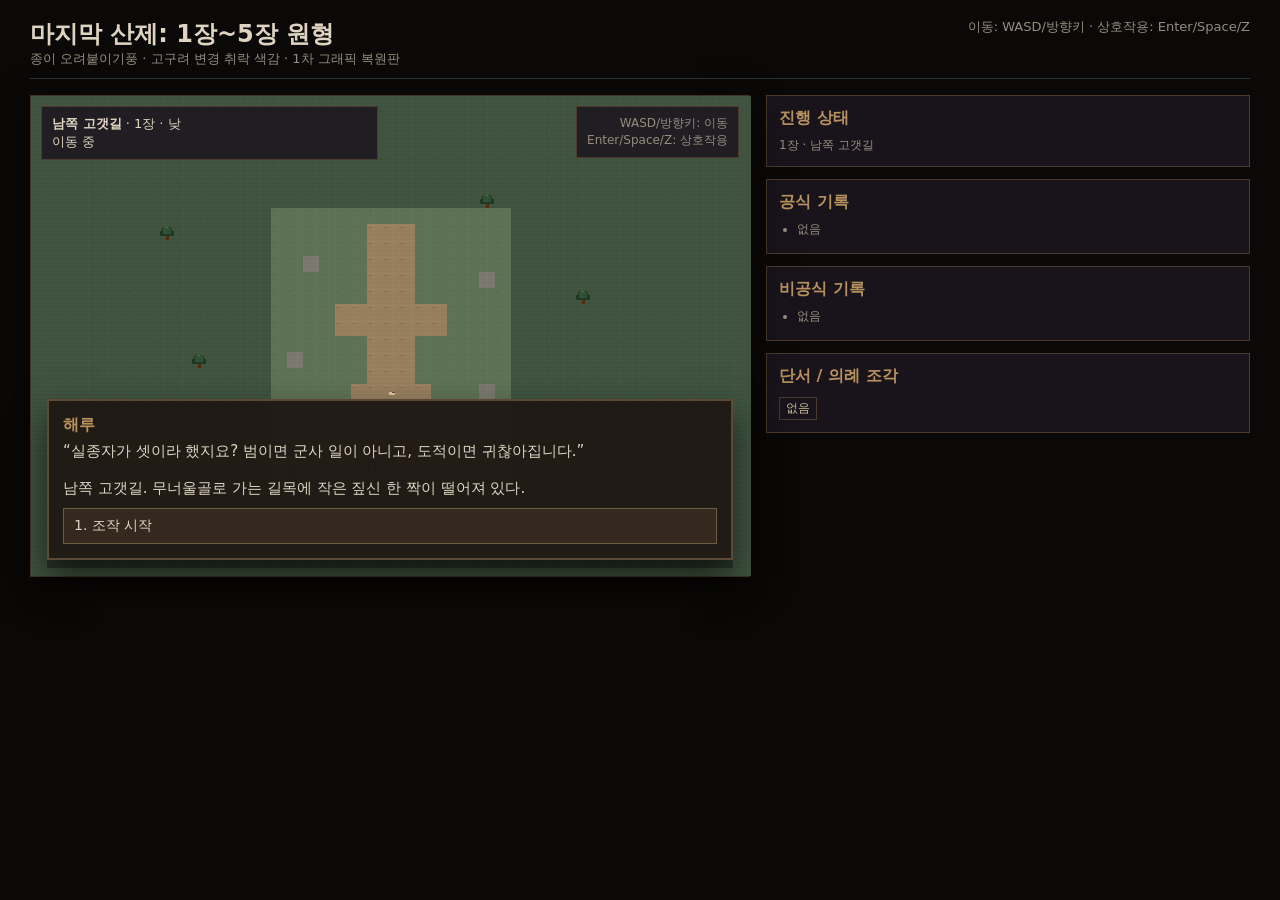
==== commit b66454d7: "Apply compact paper pixel prototype" ====
--- a/index.html
+++ b/index.html
@@ -1,47 +1 @@
-<!doctype html>
-<html lang="ko">
-<head>
-<meta charset="utf-8">
-<meta name="viewport" content="width=device-width, initial-scale=1">
-<title>무너울골: 마지막 산제</title>
-<style>
-body{margin:0;background:#0b0d0c;color:#eadfc9;font-family:system-ui,-apple-system,Segoe UI,sans-serif}header{padding:14px 16px;background:#151716;border-bottom:1px solid #3b3026}h1{margin:0;font-size:22px}.sub{font-size:13px;color:#b7aa94}.wrap{max-width:1040px;margin:auto;padding:12px;display:grid;grid-template-columns:minmax(340px,720px) 1fr;gap:12px}.game,.side{border:1px solid #34291f;background:#121514}.screen{height:min(60vh,520px);min-height:360px;position:relative;background:#2f3c2d}canvas{width:100%;height:100%;display:block}.hud{position:absolute;left:10px;top:10px;background:#111b;border:1px solid #765b3b;border-radius:8px;padding:8px;font-size:12px}.dialog{min-height:165px;border-top:1px solid #3a3026;background:#151817;padding:14px}.speaker{font-weight:800;color:#d7ad68;margin-bottom:6px}.text{white-space:pre-wrap;line-height:1.5}.choices{display:grid;gap:8px;margin-top:10px}.choices button,button{background:#2a2119;color:#eadcc2;border:1px solid #5c4932;border-radius:8px;padding:9px;text-align:left;font:inherit}.side{padding:12px}.tag{display:inline-block;margin:2px 3px;padding:2px 7px;border:1px solid #4c3a29;border-radius:999px;background:#211b16;color:#d1bd9b;font-size:12px}.cut{display:none;position:absolute;inset:0;background:#0008;align-items:end;padding:18px}.cut.on{display:flex}.cutbox{width:100%;background:#151514;border:2px solid #84653b;border-radius:12px;padding:14px}.mobile{display:none;position:absolute;right:12px;bottom:180px;gap:8px}.dpad{display:grid;grid-template-columns:repeat(3,42px);gap:4px}.mobile button{text-align:center;background:#1b1917cc}.act{height:88px}@media(max-width:900px){.wrap{display:block;padding:8px}.side{display:none}.screen{height:calc(100vh - 245px);min-height:350px}.mobile{display:flex}h1{font-size:20px}}
-</style>
-</head>
-<body>
-<header><h1>무너울골: 마지막 산제</h1><div class="sub">WASD/방향키 이동 · Enter/Space/Z 조사</div></header>
-<div class="wrap"><main class="game"><div class="screen"><canvas id="cv"></canvas><div class="hud" id="hud"></div><div class="cut" id="cut"><div class="cutbox"><div class="speaker" id="cutTitle"></div><div class="text" id="cutText"></div><button id="cutNext">다음</button></div></div><div class="mobile"><div class="dpad"><span></span><button data-k="up">▲</button><span></span><button data-k="left">◀</button><span></span><button data-k="right">▶</button><span></span><button data-k="down">▼</button><span></span></div><button class="act" id="actBtn">조사</button></div></div><div class="dialog"><div class="speaker" id="speaker"></div><div class="text" id="text"></div><div class="choices" id="choices"></div></div></main><aside class="side"><b>기록장</b><div id="stats"></div><p><b>단서</b></p><div id="clues"></div><p><b>기록</b></p><div id="log"></div></aside></div>
-<script>
-(function(){
-var cv=document.getElementById('cv'),ctx=cv.getContext('2d'),hud=document.getElementById('hud'),speaker=document.getElementById('speaker'),text=document.getElementById('text'),choices=document.getElementById('choices');
-var cut=document.getElementById('cut'),cutTitle=document.getElementById('cutTitle'),cutText=document.getElementById('cutText'),cutNext=document.getElementById('cutNext');
-var S={map:'pass',x:120,y:330,keys:{},used:{},clues:[],log:[],chapter:1};
-var maps={
- pass:{name:'남쪽 고갯길',w:900,h:560,bg:'#2f3c2d',exits:[{x:760,y:230,w:80,h:120,to:'village',tx:100,ty:480}],spots:[{id:'shoe',name:'작은 짚신',x:420,y:320,r:55,fn:shoe}]},
- village:{name:'무너울골',w:1200,h:780,bg:'#32422e',exits:[{x:0,y:430,w:50,h:140,to:'pass',tx:730,ty:285},{x:560,y:0,w:150,h:50,to:'north',tx:580,ty:710}],spots:[{id:'well',name:'우물',x:565,y:390,r:75,fn:well},{id:'chief',name:'촌장집',x:320,y:315,r:90,fn:chief},{id:'shaman',name:'무당집',x:815,y:305,r:90,fn:shaman},{id:'office',name:'관아 임시처소',x:500,y:660,r:95,fn:office}]},
- north:{name:'북쪽 산길',w:1160,h:780,bg:'#303c2b',exits:[{x:520,y:740,w:150,h:40,to:'village',tx:620,ty:55},{x:525,y:0,w:130,h:45,to:'forest',tx:535,ty:700}],spots:[{id:'valley',name:'물소리 골짜기',x:320,y:470,r:95,fn:valley},{id:'altar',name:'무너진 산제단',x:585,y:210,r:95,fn:altar}]},
- forest:{name:'금지된 숲',w:1120,h:780,bg:'#263024',exits:[{x:495,y:740,w:140,h:40,to:'north',tx:580,ty:55}],spots:[{id:'gate',name:'금줄 입구',x:540,y:635,r:90,fn:gate},{id:'voice',name:'아이 목소리 길',x:685,y:360,r:95,fn:voice},{id:'final',name:'깊은 숲길',x:940,y:390,r:90,fn:finalScene}]}
-};
-function has(a){return S.clues.indexOf(a)>=0}function add(a){if(!has(a)){S.clues.push(a);S.log.unshift('단서: '+a);refresh()}}function say(sp,tx,opts){speaker.textContent=sp;text.textContent=tx;choices.innerHTML='';opts=opts||[];for(var i=0;i<opts.length;i++){(function(o,n){var b=document.createElement('button');b.textContent=(n+1)+'. '+o.t;b.onclick=o.f;choices.appendChild(b)})(opts[i],i)}refresh()}function result(t){say('결과',t,[{t:'닫는다',f:function(){say('고연우','이제 움직일 수 있다.')}}])}function scene(t,tx,after){cut.className='cut on';cutTitle.textContent=t;cutText.textContent=tx;cutNext.onclick=function(){cut.className='cut';if(after)after()}}function once(id,fn){if(S.used[id]){result('이미 확인한 곳이다.');return}S.used[id]=true;fn()}
-function shoe(){once('shoe',function(){scene('고갯길의 짚신','작은 짚신 한 짝이 길 한가운데 놓여 있다.',function(){say('해루','산 쪽으로 이어진 흔적이 있습니다.',[{t:'짚신을 챙긴다',f:function(){add('작은 짚신');result('아이의 물건으로 보인다.')}},{t:'금줄 조각을 본다',f:function(){add('끊긴 금줄 조각');result('나뭇가지에 낡은 금줄 조각이 걸려 있다.')}}])})})}
-function well(){once('well',function(){scene('우물가','아이들의 노래가 멎는다.',function(){say('월선','도리 이야기는 묻지 말아 주세요.',[{t:'도리의 이름을 확인한다',f:function(){add('도리의 이름');result('아이의 이름은 도리였다.')}},{t:'노래를 묻는다',f:function(){add('산제 노래');result('아이들이 산제 노래를 놀이처럼 불렀다.')}}])})})}
-function chief(){once('chief',function(){say('을파','산제는 올해만 미룬 겁니다.',[{t:'장부를 확인한다',f:function(){add('산제 장부');result('산제는 세 해 전부터 제대로 치러지지 않았다.')}},{t:'산길 이야기를 묻는다',f:function(){add('닫힌 산길');result('마을 사람들은 북쪽 산길을 피하고 있었다.')}}])})}
-function shaman(){once('shaman',function(){say('막례','산제는 산을 부르는 일이 아니라 문을 닫는 일이다.',[{t:'제문을 배운다',f:function(){add('제문');result('막례가 오래된 제문 일부를 알려 주었다.')}},{t:'이름의 의미를 묻는다',f:function(){add('이름의 의례');result('길 잃은 것을 보내려면 이름이 필요하다.')}}])})}
-function office(){if(has('도리의 이름')&&has('제문')){S.chapter=2;S.map='north';S.x=580;S.y=710;result('북쪽 산길이 열린다.');return}result('도리의 이름과 제문이 필요하다.')}
-function valley(){once('valley',function(){scene('물소리 골짜기','같은 나무를 두 번 지나친다.',function(){say('해루','길이 접힌 것 같습니다.',[{t:'물소리를 따른다',f:function(){add('물소리 길');result('물소리가 숲 안쪽으로 이어진다.')}},{t:'금줄 흔적을 찾는다',f:function(){add('금줄 말뚝');result('물가에 오래된 말뚝이 있다.')}}])})})}
-function altar(){once('altar',function(){scene('무너진 산제단','돌제단 옆 금줄이 바닥에 붙어 있다.',function(){say('산제단','제단은 서북쪽을 향해 있다.',[{t:'방향을 기록한다',f:function(){add('제단 방향');result('산군을 부르던 방향을 알아냈다.')}},{t:'제문을 맞춰 본다',f:function(){if(!has('제문')){result('제문이 없다.');return}add('맞춰진 제문');result('말의 순서가 조금 돌아왔다.')}}])})})}
-function gate(){once('gate',function(){scene('금지된 숲 입구','끊어진 금줄이 흔들린다.',function(){say('숲 입구','길이 너무 많다.',[{t:'금줄 조각을 맞춘다',f:function(){if(!has('끊긴 금줄 조각')){result('금줄 조각이 없다.');return}add('맞물린 금줄');result('길 하나가 잠깐 사라진다.')}},{t:'안쪽으로 들어간다',f:function(){add('숲의 길');result('숲은 깊지 않다. 길이 많을 뿐이다.')}}])})})}
-function voice(){once('voice',function(){scene('아이 목소리 길','작은 목소리가 나무 사이에서 들린다.',function(){say(has('도리의 이름')?'도리':'목소리',has('도리의 이름')?'어머니는 왔어요?':'이쪽이에요.',[{t:'도리의 이름을 부른다',f:function(){if(!has('도리의 이름')){result('이름을 모른다.');return}add('도리의 목소리');result('목소리가 잠시 멈춘다.')}},{t:'산제 노래를 부른다',f:function(){if(!has('산제 노래')){result('노래를 모른다.');return}add('돌아온 노래');result('숲길이 조금 밝아진다.')}}])})})}
-function finalScene(){if(has('도리의 목소리')&&has('맞춰진 제문')){scene('마지막 산제','막례가 방울을 들고, 고연우는 이름을 기록한다.',function(){say('엔딩','무너울골의 산길은 완전히 닫히지 않았다. 다만 오늘 밤, 누군가는 집으로 돌아갈 수 있었다.',[{t:'처음으로',f:function(){location.reload()}}])});return}result('도리의 목소리와 맞춰진 제문이 필요하다.')}
-function spot(){var a=maps[S.map].spots;for(var i=0;i<a.length;i++){var p=a[i],dx=S.x-p.x,dy=S.y-p.y;if(Math.sqrt(dx*dx+dy*dy)<p.r)return p}return null}function interact(){if(cut.className.indexOf('on')>=0){cutNext.click();return}var p=spot();if(p){p.fn();return}result('조사할 것이 없다.')}
-function resize(){var r=cv.getBoundingClientRect(),d=window.devicePixelRatio||1;cv.width=Math.max(640,Math.floor(r.width*d));cv.height=Math.max(360,Math.floor(r.height*d));ctx.setTransform(d,0,0,d,0,0)}
-function draw(){var r=cv.getBoundingClientRect(),W=r.width,H=r.height,m=maps[S.map];ctx.fillStyle=m.bg;ctx.fillRect(0,0,W,H);var cx=Math.max(0,Math.min(S.x-W/2,m.w-W)),cy=Math.max(0,Math.min(S.y-H/2,m.h-H));function R(x,y,w,h,c){ctx.fillStyle=c;ctx.fillRect(x-cx,y-cy,w,h);ctx.strokeStyle='#241a14';ctx.strokeRect(x-cx,y-cy,w,h)}function T(x,y){ctx.fillStyle='#2f4b31';ctx.beginPath();ctx.ellipse(x-cx,y-cy,24,22,0,0,7);ctx.fill();ctx.strokeStyle='#172216';ctx.stroke();ctx.fillStyle='#5a3b24';ctx.fillRect(x-cx-4,y-cy+14,8,25)}function H(x,y,c){ctx.fillStyle=c||'#334357';ctx.beginPath();ctx.moveTo(x-cx-58,y-cy);ctx.lineTo(x-cx,y-cy-38);ctx.lineTo(x-cx+58,y-cy);ctx.closePath();ctx.fill();ctx.stroke();R(x-48,y,96,52,'#9b7450');ctx.fillStyle='#231713';ctx.fillRect(x-cx-12,y-cy+25,24,27)}function C(x,y,c){ctx.fillStyle='#0006';ctx.beginPath();ctx.ellipse(x-cx,y-cy+5,13,6,0,0,7);ctx.fill();ctx.fillStyle='#d0a078';ctx.beginPath();ctx.ellipse(x-cx,y-cy-20,8,7,0,0,7);ctx.fill();ctx.stroke();ctx.fillStyle=c||'#596575';ctx.fillRect(x-cx-8,y-cy-12,16,16);ctx.strokeRect(x-cx-8,y-cy-12,16,16)}for(var gx=-100;gx<m.w;gx+=120){for(var gy=-80;gy<m.h;gy+=100)R(gx,gy,105,88,'#344631')}if(S.map==='pass'){R(0,260,850,100,'#725d3c');for(var i=0;i<12;i++)T(70+i*72,140+(i%3)*34);R(420,320,18,10,'#d2b98b')}if(S.map==='village'){R(0,450,1180,78,'#725d3c');R(560,0,80,760,'#725d3c');H(320,300);H(815,290,'#74633b');H(500,650);R(537,365,58,58,'#716f63');R(910,150,95,500,'#304d56');C(570,445,'#795b5b')}if(S.map==='north'){R(530,0,80,760,'#725d3c');R(250,440,600,80,'#725d3c');R(180,380,180,120,'#304d56');R(545,180,90,58,'#716b5e');for(var j=0;j<12;j++)T(90+j*88,90+(j%4)*120)}if(S.map==='forest'){R(500,600,90,160,'#725d3c');R(530,340,430,80,'#725d3c');for(var k=0;k<28;k++)T(45+(k*77)%1010,45+(k*131)%650)}C(S.x-32,S.y+14,'#5c725e');C(S.x,S.y,'#596575');var p=spot();if(p){ctx.fillStyle='#d5b46e';ctx.beginPath();ctx.arc(p.x-cx,p.y-cy-50,12,0,7);ctx.fill();ctx.strokeStyle='#20140e';ctx.stroke();ctx.fillStyle='#1b130d';ctx.font='bold 18px sans-serif';ctx.fillText('!',p.x-cx-4,p.y-cy-44)}hud.innerHTML='<b>'+m.name+'</b><br>'+S.chapter+'장<br>'+(p?'조사: '+p.name:'이동 중')}
-function refresh(){document.getElementById('stats').innerHTML='현재 장: '+S.chapter;document.getElementById('clues').innerHTML=S.clues.length?S.clues.map(function(x){return '<span class="tag">'+x+'</span>'}).join(''):'<span class="tag">없음</span>';document.getElementById('log').innerHTML=S.log.map(function(x){return '• '+x}).join('<br>')}
-function move(){var dx=0,dy=0;if(S.keys.ArrowLeft||S.keys.a)dx--;if(S.keys.ArrowRight||S.keys.d)dx++;if(S.keys.ArrowUp||S.keys.w)dy--;if(S.keys.ArrowDown||S.keys.s)dy++;if(dx||dy){var spd=3/(dx&&dy?1.414:1);S.x+=dx*spd;S.y+=dy*spd;var m=maps[S.map];S.x=Math.max(20,Math.min(m.w-20,S.x));S.y=Math.max(30,Math.min(m.h-10,S.y));for(var i=0;i<m.exits.length;i++){var e=m.exits[i];if(S.x>e.x&&S.x<e.x+e.w&&S.y>e.y&&S.y<e.y+e.h){S.map=e.to;S.x=e.tx;S.y=e.ty;break}}}}
-function loop(){move();draw();requestAnimationFrame(loop)}
-window.onerror=function(msg){speaker.textContent='오류';text.textContent='실행 오류: '+msg;return false};window.addEventListener('resize',resize);document.addEventListener('keydown',function(e){S.keys[e.key]=true;if(e.key==='Enter'||e.key===' '||e.key==='z'||e.key==='Z'){e.preventDefault();interact()}if(/^[1-9]$/.test(e.key)){var b=choices.children[Number(e.key)-1];if(b)b.click()}});document.addEventListener('keyup',function(e){S.keys[e.key]=false});document.getElementById('actBtn').onclick=interact;var btns=document.querySelectorAll('[data-k]');for(var bi=0;bi<btns.length;bi++){btns[bi].onpointerdown=function(){S.keys[{up:'ArrowUp',down:'ArrowDown',left:'ArrowLeft',right:'ArrowRight'}[this.getAttribute('data-k')]]=true};btns[bi].onpointerup=function(){S.keys[{up:'ArrowUp',down:'ArrowDown',left:'ArrowLeft',right:'ArrowRight'}[this.getAttribute('data-k')]]=false}}
-say('고연우','관아의 명은 간단했다. 무너울골 실종 사건을 확인하고, 호적을 맞추고, 원인을 기록하라.\n\n그러나 고갯길에는 이미 작은 짚신이 놓여 있었다.');resize();refresh();loop();
-})();
-</script>
-</body>
-</html>+<!doctype html><html lang="ko"><head><meta charset="utf-8"><meta name="viewport" content="width=device-width,initial-scale=1"><title>무너울골: 마지막 산제</title><style>body{margin:0;background:#0b0907;color:#ded4c1;font-family:system-ui,-apple-system,Segoe UI,sans-serif}.wrap{max-width:1220px;margin:0 auto;padding:18px;display:grid;grid-template-columns:720px 1fr;gap:16px}header{grid-column:1/-1;display:flex;justify-content:space-between;border-bottom:1px solid #2b3434;padding-bottom:10px}h1{margin:0;font-size:24px}.sub{font-size:13px;color:#958c7e}.gamebox{position:relative;background:#1a130d;border:1px solid #3f3327;box-shadow:0 10px 34px #0009}.gamebox:before{content:"";position:absolute;inset:0;pointer-events:none;z-index:3;opacity:.14;background-image:linear-gradient(90deg,#fff4cd24 0 1px,transparent 1px 19px),radial-gradient(circle,#ffebb930 0 1px,transparent 1px);background-size:19px 100%,23px 23px;mix-blend-mode:screen}.gamebox:after{content:"";position:absolute;inset:0;pointer-events:none;z-index:4;background:linear-gradient(#fff3 50%,#0001 50%);background-size:100% 4px;mix-blend-mode:soft-light;opacity:.12}canvas{display:block;width:720px;height:480px;image-rendering:pixelated;background:#22170f;filter:saturate(.94) contrast(1.07)}.hud{position:absolute;left:10px;top:10px;min-width:315px;background:#1c171edd;border:1px solid #4a3b2c;padding:8px 10px;font-size:13px;z-index:5}.hint{position:absolute;right:10px;top:10px;background:#1c171edd;border:1px solid #4a3b2c;padding:8px 10px;font-size:12px;color:#958c7e;text-align:right;z-index:5}.dialog{position:absolute;left:16px;right:16px;bottom:16px;background:#1f1914f7;border:2px solid #5b4a38;box-shadow:0 8px 0 #0005,0 18px 34px #0009;padding:14px;z-index:6}.speaker{font-weight:800;color:#b7925d;margin-bottom:6px}.text{white-space:pre-wrap;font-size:15px;margin-bottom:10px}.options{display:grid;gap:7px}button{font-family:inherit;color:#ded4c1;background:#35291f;border:1px solid #6e5a40;padding:8px 10px;text-align:left;cursor:pointer;font-size:14px}aside{display:flex;flex-direction:column;gap:12px}.card{background:#1c171edd;border:1px solid #4a3b2c;padding:12px}.card h2{font-size:16px;margin:0 0 8px;color:#b7925d}.small{font-size:12px;color:#958c7e}ul{margin:6px 0 0 18px;padding:0}li{margin:3px 0;font-size:13px}.pill{display:inline-block;border:1px solid #4a3b2c;padding:2px 6px;margin:2px 2px 0 0;font-size:12px;color:#c8b89a}@media(max-width:980px){.wrap{grid-template-columns:1fr;padding:10px}.gamebox canvas{width:100%;height:auto}.hint{display:none}}</style></head><body><div class="wrap"><header><div><h1>마지막 산제: 1장~5장 원형</h1><div class="sub">종이 오려붙이기풍 · 고구려 변경 취락 색감 · 1차 그래픽 복원판</div></div><div class="sub">이동: WASD/방향키 · 상호작용: Enter/Space/Z</div></header><section class="gamebox"><canvas id="game" width="1440" height="960"></canvas><div class="hud" id="hud"></div><div class="hint" id="hint"></div><div class="dialog" id="dialog"><div class="speaker" id="speaker"></div><div class="text" id="dialogText"></div><div class="options" id="options"></div></div></section><aside><div class="card"><h2>진행 상태</h2><div id="phaseText" class="small"></div></div><div class="card"><h2>공식 기록</h2><ul id="official"></ul></div><div class="card"><h2>비공식 기록</h2><ul id="unofficial"></ul></div><div class="card"><h2>단서 / 의례 조각</h2><div id="cluePills"></div></div></aside></div><script>(()=>{const c=document.getElementById('game'),x=c.getContext('2d'),T=16,W=45,H=30,S=2;x.setTransform(S,0,0,S,0,0);x.imageSmoothingEnabled=false;const $=i=>document.getElementById(i),d={hud:$('hud'),hint:$('hint'),sp:$('speaker'),tx:$('dialogText'),op:$('options'),dia:$('dialog'),ph:$('phaseText'),of:$('official'),un:$('unofficial'),cl:$('cluePills')};const p={g:'#5e7354',g2:'#4c6248',path:'#967f5d',w:'#516f77',h:'#415541',s:'#797970',roof:'#2f4f5e',wall:'#907f65',beam:'#6a3d36'};let st={map:'pass',chapter:1,time:'낮',dialog:true,keys:{},pl:{x:22,y:21.5},flags:{shoe:false},clues:[],of:[],un:[]};function M(t='.'){return Array.from({length:H},()=>Array.from({length:W},()=>t))}function F(m,x1,y1,x2,y2,t){for(let y=y1;y<=y2;y++)for(let x=x1;x<=x2;x++)if(x>=0&&x<W&&y>=0&&y<H)m[y][x]=t}function P(m,x,y,t){if(x>=0&&x<W&&y>=0&&y<H)m[y][x]=t}let maps={pass:M('h'),village:M('.'),north:M('.')};F(maps.pass,15,7,29,23,'.');F(maps.pass,21,8,23,22,'p');F(maps.pass,19,13,25,14,'p');F(maps.pass,20,18,24,19,'p');[[17,10],[28,11],[16,16],[28,18],[19,22],[25,22]].forEach(a=>P(maps.pass,a[0],a[1],'r'));F(maps.village,0,0,W-1,4,'h');for(let i=0;i<W;i++){P(maps.village,i,H-1,'h')}for(let i=0;i<H;i++){P(maps.village,0,i,'h');P(maps.village,W-1,i,'h')}F(maps.village,21,4,23,29,'p');F(maps.village,4,14,40,15,'p');F(maps.village,7,18,40,20,'p');F(maps.village,12,24,32,25,'p');F(maps.village,40,5,41,28,'w');F(maps.north,0,0,W-1,5,'h');F(maps.north,0,25,W-1,H-1,'h');F(maps.north,21,5,23,29,'p');F(maps.north,13,12,32,14,'p');F(maps.north,18,6,28,9,'p');for(let y=6;y<24;y++){P(maps.north,28,y,'w');if(y%4)P(maps.north,29,y,'w')}const loc={pass:[['shoe','피 묻은 짚신',22,18,1.8],['toVillage','무너울골 방향',22,8.5,1.6]],village:[['toPass','남쪽 고갯길',22,28,1.6],['toNorth','북쪽 산길',22,5,1.5],['chief','촌장집',10,16,3],['well','마을 우물',23,12,2],['shaman','무당집',15,10,3],['office','관아 임시처소',23,24,3]],north:[['toVillage','무너울골 남쪽 길',22,28,1.6],['valley','물소리 골짜기',22,13,2.3],['shrine','무너진 산제단',22,8,3]]};function name(){return st.map==='pass'?'남쪽 고갯길':st.map==='village'?'무너울골':'북쪽 산길'}function add(a,v){if(!a.includes(v))a.push(v);ref()}function say(s,t,o=[]){st.dialog=true;d.dia.style.display='block';d.sp.textContent=s;d.tx.textContent=t;d.op.innerHTML='';o.forEach((q,i)=>{let b=document.createElement('button');b.textContent=(i+1)+'. '+q[0];b.onclick=q[1];d.op.appendChild(b)})}function close(){st.dialog=false;d.dia.style.display='none'}function res(t){say('결과',t,[['닫는다',close]])}function near(){for(const l of loc[st.map]||[]){let dx=st.pl.x-l[2],dy=st.pl.y-l[3];if(Math.hypot(dx,dy)<l[4])return l}return null}function inter(){let l=near();if(!l)return res('조사할 것이 없다.');let id=l[0];if(id==='toVillage'){st.map='village';st.pl.x=22;st.pl.y=26;return res('무너울골에 들어섰다. 마을은 살아 있지만 산 쪽을 보는 눈들이 많다.')}if(id==='toPass'){st.map='pass';st.pl.x=22;st.pl.y=9.5;return}if(id==='toNorth'){st.map='north';st.pl.x=22;st.pl.y=27;st.chapter=2;return res('북쪽 산길이 열린다. 물소리 골짜기와 무너진 산제단을 조사할 수 있다.')}if(id==='shoe'){st.flags.shoe=true;add(st.clues,'아이의 짚신');add(st.clues,'끊긴 금줄 조각');add(st.of,'아이 실종 흔적');return res('작은 짚신이다. 피는 말랐고, 발자국은 마을에서 산 쪽으로 향한다.')}if(id==='chief'){add(st.clues,'산제 장부');add(st.of,'산제 비용 유예');return res('을파는 산제를 올해만 미뤘다고 말한다. 그러나 장부의 빈칸은 세 해째 이어져 있다.')}if(id==='well'){add(st.clues,'도리의 이름');add(st.un,'우물가에서 도리 목소리 목격');return res('월선은 끝내 아이의 이름을 말했다. 도리. 우물 안쪽이 검게 가라앉는다.')}if(id==='shaman'){add(st.clues,'찢어진 제문');add(st.un,'산제는 문을 닫는 의례');return res('막례는 말한다. 산제는 산을 부르는 일이 아니라, 산이 마을로 내려오지 않게 문을 닫는 일이었다.')}if(id==='office')return st.clues.includes('도리의 이름')&&st.clues.includes('찢어진 제문')?(st.chapter=2,st.map='north',st.pl.x=22,st.pl.y=27,res('중간 보고서를 썼다. 범이라 쓰기에는, 범은 사람의 이름을 부르지 않는다.')):res('도리의 이름과 제문을 더 확인해야 한다.');if(id==='valley'){add(st.clues,'물소리 길');return res('같은 나무를 두 번 지나쳤다. 해루가 뒤돌아본다. 물소리가 사람 말처럼 부풀어 오른다.')}if(id==='shrine'){add(st.clues,'제단 방향');add(st.un,'문을 닫아라');return res('무너진 산제단은 서북쪽을 향해 있다. 어딘가에서 낮은 소리가 난다. 문을 닫아라.')}}function rgba(h,a){let n=parseInt(h.slice(1),16);return`rgba(${n>>16&255},${n>>8&255},${n&255},${a})`}function R(a,b,w,h,c){x.fillStyle=c;x.fillRect(a,b,w,h)}function tile(i,j,t){let ox=i*T,oy=j*T,base=t==='p'?p.path:t==='w'?p.w:t==='h'?p.h:t==='r'?p.s:t==='g'?p.g2:p.g;R(ox,oy,T,T,base);R(ox+2,oy+3,2,1,rgba('#253b28',.22));if(t==='p')R(ox+1,oy+1,14,1,rgba('#b09a76',.12));if(t==='w')R(ox+2,oy+4,10,1,rgba('#78939a',.12))}function roof(ox,oy,w,c){R(ox+8,oy+5,w-16,7,'#1c3340');R(ox+4,oy+10,w-8,8,'#263f4e');R(ox,oy+17,w,11,c)}function win(a,b){R(a-2,b-2,16,12,'#211713');R(a,b,12,8,'#4f3b2e');R(a+5,b,1,8,'#0006');R(a,b+4,12,1,'#0006')}function house(i,j,w,h,c='#2f4f5e'){let ox=i*T,oy=j*T,Wd=w*T,Hh=h*T;R(ox+4,oy+Hh-2,Wd-4,6,'#0004');R(ox+7,oy+Hh-24,Wd-14,11,p.s);R(ox+10,oy+24,Wd-20,Hh-37,p.wall);R(ox+8,oy+21,Wd-16,4,p.beam);R(ox+12,oy+24,4,Hh-30,p.beam);R(ox+Wd/2-2,oy+24,4,Hh-30,p.beam);R(ox+Wd-16,oy+24,4,Hh-30,p.beam);roof(ox,oy,Wd,c);R(ox+Wd/2-11,oy+Hh-38,22,26,'#1b1210');win(ox+18,oy+Hh-45);if(Wd>=96)win(ox+Wd-31,oy+Hh-45)}function tree(i,j){let ox=i*T,oy=j*T;R(ox+7,oy+8,3,8,'#513116');R(ox+3,oy+4,10,8,'#233b2a');R(ox+1,oy+7,14,5,'#233b2a');R(ox+4,oy+2,8,8,'#345236');R(ox+6,oy+3,3,1,'#5c7051')}function person(px,py,c='#3f5965',hair='#211712'){let ox=px*T,oy=py*T;R(ox+3,oy+13,10,3,'#0004');R(ox+4,oy+1,8,4,hair);R(ox+5,oy+3,7,6,'#c99c70');R(ox+4,oy+9,9,8,c);R(ox+4,oy+17,3,4,'#2b211b');R(ox+10,oy+17,3,4,'#2b211b')}function props(){if(st.map==='village'){house(6,10,8,7);house(12,5,7,5,'#6b5d48');house(18,19,10,8,'#263f4e');R(23*T+2,12*T+6,12,8,'#7d7a71');R(23*T+4,12*T+8,8,4,'#203642');[[4,7],[6,8],[28,7],[30,8],[5,22],[7,24],[39,24],[42,22],[13,23],[30,23],[12,27],[32,26]].forEach(a=>tree(a[0],a[1]));person(10.8,16.2,'#4e6680');person(16.2,10.2,'#705f86','#d7d0be');person(25.5,12.3,'#76546e')}else if(st.map==='north'){[[6,8],[8,9],[10,10],[35,7],[38,8],[5,22],[7,23],[34,22],[40,22],[14,6],[31,5]].forEach(a=>tree(a[0],a[1]));house(17,5,12,5,'#6e5645');R(22*T+4,8*T+4,20,2,'#774142')}else{[[8,8],[10,16],[34,12],[32,21],[16,23],[28,6]].forEach(a=>tree(a[0],a[1]));if(!st.flags.shoe){R(22*T+6,18*T+8,6,3,'#d6c39b');R(22*T+9,18*T+8,3,1,'#8b3d36')}}}function draw(){x.setTransform(S,0,0,S,0,0);x.clearRect(0,0,720,480);let m=maps[st.map];for(let j=0;j<H;j++)for(let i=0;i<W;i++)tile(i,j,m[j][i]);props();person(st.pl.x,st.pl.y);person(st.pl.x-1.2,st.pl.y+.7,'#53625e');let l=near();if(l){R(l[2]*T+5,l[3]*T-16,7,10,'#d7b66d');R(l[2]*T+7,l[3]*T-14,2,5,'#261a10')}d.hud.innerHTML='<b>'+name()+'</b> · '+st.chapter+'장 · '+st.time+'<br>'+(l?'상호작용: '+l[1]:'이동 중');d.hint.innerHTML='WASD/방향키: 이동<br>Enter/Space/Z: 상호작용'}function ref(){d.ph.textContent=st.chapter+'장 · '+name();d.of.innerHTML=st.of.map(v=>'<li>'+v+'</li>').join('')||'<li class="small">없음</li>';d.un.innerHTML=st.un.map(v=>'<li>'+v+'</li>').join('')||'<li class="small">없음</li>';d.cl.innerHTML=st.clues.map(v=>'<span class="pill">'+v+'</span>').join('')||'<span class="pill">없음</span>'}function move(){if(st.dialog)return;let dx=0,dy=0;if(st.keys.ArrowLeft||st.keys.a)dx--;if(st.keys.ArrowRight||st.keys.d)dx++;if(st.keys.ArrowUp||st.keys.w)dy--;if(st.keys.ArrowDown||st.keys.s)dy++;if(dx||dy){let sp=.075/(dx&&dy?1.414:1),nx=st.pl.x+dx*sp,ny=st.pl.y+dy*sp;if(nx>1&&nx<W-2)st.pl.x=nx;if(ny>1&&ny<H-2)st.pl.y=ny}}function loop(){move();draw();requestAnimationFrame(loop)}document.addEventListener('keydown',e=>{st.keys[e.key]=true;if(['Enter',' ','z','Z'].includes(e.key)){e.preventDefault();if(st.dialog){let b=d.op.querySelector('button');if(b)b.click()}else inter()}if(/^[1-9]$/.test(e.key)&&st.dialog){let b=d.op.children[+e.key-1];if(b)b.click()}});document.addEventListener('keyup',e=>st.keys[e.key]=false);say('해루','“실종자가 셋이라 했지요? 범이면 군사 일이 아니고, 도적이면 귀찮아집니다.”\n\n남쪽 고갯길. 무너울골로 가는 길목에 작은 짚신 한 짝이 떨어져 있다.',[['조작 시작',close]]);ref();loop()})();</script></body></html>
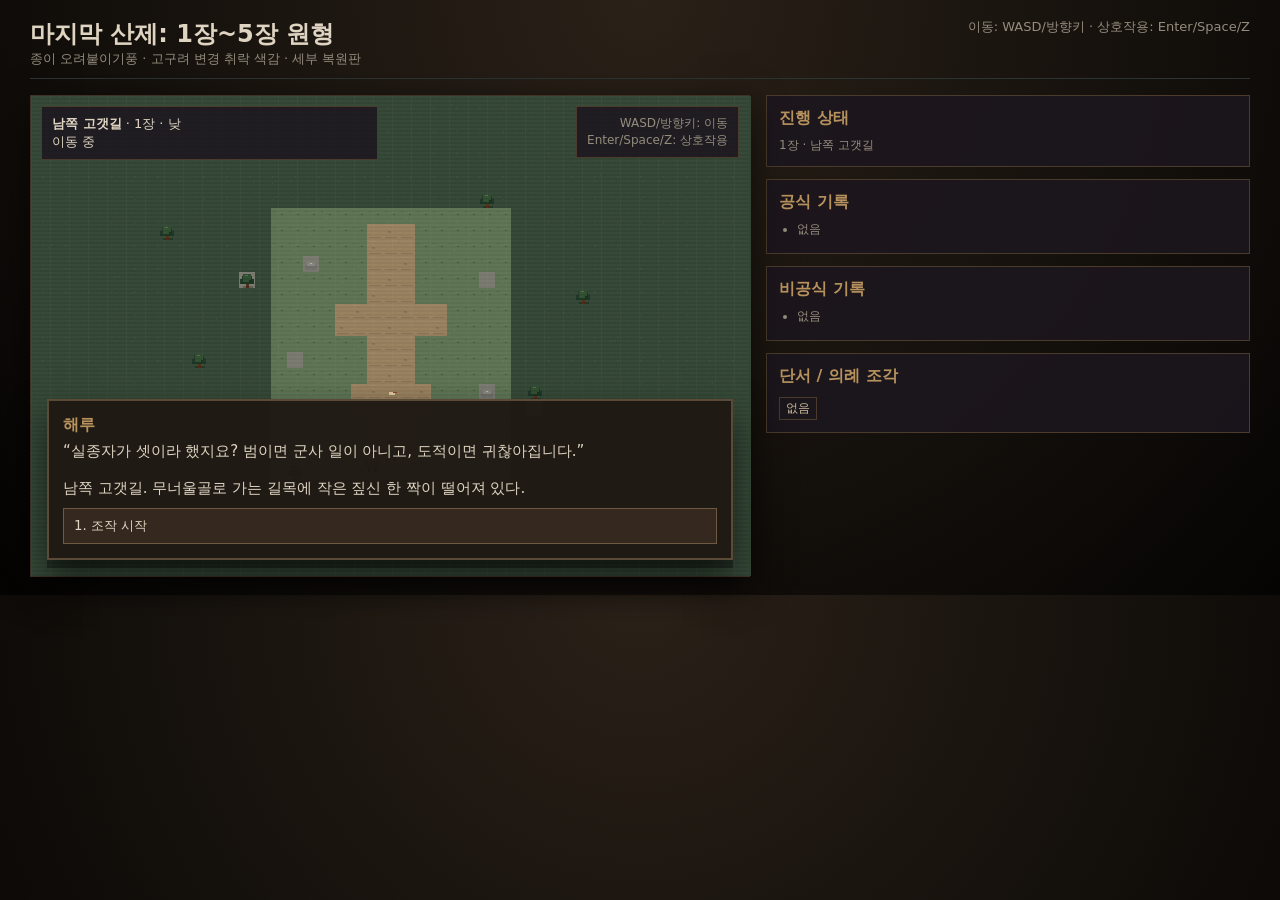
==== commit 58cc7e75: "Apply detailed paper pixel visual pass" ====
--- a/index.html
+++ b/index.html
@@ -1 +1 @@
-<!doctype html><html lang="ko"><head><meta charset="utf-8"><meta name="viewport" content="width=device-width,initial-scale=1"><title>무너울골: 마지막 산제</title><style>body{margin:0;background:#0b0907;color:#ded4c1;font-family:system-ui,-apple-system,Segoe UI,sans-serif}.wrap{max-width:1220px;margin:0 auto;padding:18px;display:grid;grid-template-columns:720px 1fr;gap:16px}header{grid-column:1/-1;display:flex;justify-content:space-between;border-bottom:1px solid #2b3434;padding-bottom:10px}h1{margin:0;font-size:24px}.sub{font-size:13px;color:#958c7e}.gamebox{position:relative;background:#1a130d;border:1px solid #3f3327;box-shadow:0 10px 34px #0009}.gamebox:before{content:"";position:absolute;inset:0;pointer-events:none;z-index:3;opacity:.14;background-image:linear-gradient(90deg,#fff4cd24 0 1px,transparent 1px 19px),radial-gradient(circle,#ffebb930 0 1px,transparent 1px);background-size:19px 100%,23px 23px;mix-blend-mode:screen}.gamebox:after{content:"";position:absolute;inset:0;pointer-events:none;z-index:4;background:linear-gradient(#fff3 50%,#0001 50%);background-size:100% 4px;mix-blend-mode:soft-light;opacity:.12}canvas{display:block;width:720px;height:480px;image-rendering:pixelated;background:#22170f;filter:saturate(.94) contrast(1.07)}.hud{position:absolute;left:10px;top:10px;min-width:315px;background:#1c171edd;border:1px solid #4a3b2c;padding:8px 10px;font-size:13px;z-index:5}.hint{position:absolute;right:10px;top:10px;background:#1c171edd;border:1px solid #4a3b2c;padding:8px 10px;font-size:12px;color:#958c7e;text-align:right;z-index:5}.dialog{position:absolute;left:16px;right:16px;bottom:16px;background:#1f1914f7;border:2px solid #5b4a38;box-shadow:0 8px 0 #0005,0 18px 34px #0009;padding:14px;z-index:6}.speaker{font-weight:800;color:#b7925d;margin-bottom:6px}.text{white-space:pre-wrap;font-size:15px;margin-bottom:10px}.options{display:grid;gap:7px}button{font-family:inherit;color:#ded4c1;background:#35291f;border:1px solid #6e5a40;padding:8px 10px;text-align:left;cursor:pointer;font-size:14px}aside{display:flex;flex-direction:column;gap:12px}.card{background:#1c171edd;border:1px solid #4a3b2c;padding:12px}.card h2{font-size:16px;margin:0 0 8px;color:#b7925d}.small{font-size:12px;color:#958c7e}ul{margin:6px 0 0 18px;padding:0}li{margin:3px 0;font-size:13px}.pill{display:inline-block;border:1px solid #4a3b2c;padding:2px 6px;margin:2px 2px 0 0;font-size:12px;color:#c8b89a}@media(max-width:980px){.wrap{grid-template-columns:1fr;padding:10px}.gamebox canvas{width:100%;height:auto}.hint{display:none}}</style></head><body><div class="wrap"><header><div><h1>마지막 산제: 1장~5장 원형</h1><div class="sub">종이 오려붙이기풍 · 고구려 변경 취락 색감 · 1차 그래픽 복원판</div></div><div class="sub">이동: WASD/방향키 · 상호작용: Enter/Space/Z</div></header><section class="gamebox"><canvas id="game" width="1440" height="960"></canvas><div class="hud" id="hud"></div><div class="hint" id="hint"></div><div class="dialog" id="dialog"><div class="speaker" id="speaker"></div><div class="text" id="dialogText"></div><div class="options" id="options"></div></div></section><aside><div class="card"><h2>진행 상태</h2><div id="phaseText" class="small"></div></div><div class="card"><h2>공식 기록</h2><ul id="official"></ul></div><div class="card"><h2>비공식 기록</h2><ul id="unofficial"></ul></div><div class="card"><h2>단서 / 의례 조각</h2><div id="cluePills"></div></div></aside></div><script>(()=>{const c=document.getElementById('game'),x=c.getContext('2d'),T=16,W=45,H=30,S=2;x.setTransform(S,0,0,S,0,0);x.imageSmoothingEnabled=false;const $=i=>document.getElementById(i),d={hud:$('hud'),hint:$('hint'),sp:$('speaker'),tx:$('dialogText'),op:$('options'),dia:$('dialog'),ph:$('phaseText'),of:$('official'),un:$('unofficial'),cl:$('cluePills')};const p={g:'#5e7354',g2:'#4c6248',path:'#967f5d',w:'#516f77',h:'#415541',s:'#797970',roof:'#2f4f5e',wall:'#907f65',beam:'#6a3d36'};let st={map:'pass',chapter:1,time:'낮',dialog:true,keys:{},pl:{x:22,y:21.5},flags:{shoe:false},clues:[],of:[],un:[]};function M(t='.'){return Array.from({length:H},()=>Array.from({length:W},()=>t))}function F(m,x1,y1,x2,y2,t){for(let y=y1;y<=y2;y++)for(let x=x1;x<=x2;x++)if(x>=0&&x<W&&y>=0&&y<H)m[y][x]=t}function P(m,x,y,t){if(x>=0&&x<W&&y>=0&&y<H)m[y][x]=t}let maps={pass:M('h'),village:M('.'),north:M('.')};F(maps.pass,15,7,29,23,'.');F(maps.pass,21,8,23,22,'p');F(maps.pass,19,13,25,14,'p');F(maps.pass,20,18,24,19,'p');[[17,10],[28,11],[16,16],[28,18],[19,22],[25,22]].forEach(a=>P(maps.pass,a[0],a[1],'r'));F(maps.village,0,0,W-1,4,'h');for(let i=0;i<W;i++){P(maps.village,i,H-1,'h')}for(let i=0;i<H;i++){P(maps.village,0,i,'h');P(maps.village,W-1,i,'h')}F(maps.village,21,4,23,29,'p');F(maps.village,4,14,40,15,'p');F(maps.village,7,18,40,20,'p');F(maps.village,12,24,32,25,'p');F(maps.village,40,5,41,28,'w');F(maps.north,0,0,W-1,5,'h');F(maps.north,0,25,W-1,H-1,'h');F(maps.north,21,5,23,29,'p');F(maps.north,13,12,32,14,'p');F(maps.north,18,6,28,9,'p');for(let y=6;y<24;y++){P(maps.north,28,y,'w');if(y%4)P(maps.north,29,y,'w')}const loc={pass:[['shoe','피 묻은 짚신',22,18,1.8],['toVillage','무너울골 방향',22,8.5,1.6]],village:[['toPass','남쪽 고갯길',22,28,1.6],['toNorth','북쪽 산길',22,5,1.5],['chief','촌장집',10,16,3],['well','마을 우물',23,12,2],['shaman','무당집',15,10,3],['office','관아 임시처소',23,24,3]],north:[['toVillage','무너울골 남쪽 길',22,28,1.6],['valley','물소리 골짜기',22,13,2.3],['shrine','무너진 산제단',22,8,3]]};function name(){return st.map==='pass'?'남쪽 고갯길':st.map==='village'?'무너울골':'북쪽 산길'}function add(a,v){if(!a.includes(v))a.push(v);ref()}function say(s,t,o=[]){st.dialog=true;d.dia.style.display='block';d.sp.textContent=s;d.tx.textContent=t;d.op.innerHTML='';o.forEach((q,i)=>{let b=document.createElement('button');b.textContent=(i+1)+'. '+q[0];b.onclick=q[1];d.op.appendChild(b)})}function close(){st.dialog=false;d.dia.style.display='none'}function res(t){say('결과',t,[['닫는다',close]])}function near(){for(const l of loc[st.map]||[]){let dx=st.pl.x-l[2],dy=st.pl.y-l[3];if(Math.hypot(dx,dy)<l[4])return l}return null}function inter(){let l=near();if(!l)return res('조사할 것이 없다.');let id=l[0];if(id==='toVillage'){st.map='village';st.pl.x=22;st.pl.y=26;return res('무너울골에 들어섰다. 마을은 살아 있지만 산 쪽을 보는 눈들이 많다.')}if(id==='toPass'){st.map='pass';st.pl.x=22;st.pl.y=9.5;return}if(id==='toNorth'){st.map='north';st.pl.x=22;st.pl.y=27;st.chapter=2;return res('북쪽 산길이 열린다. 물소리 골짜기와 무너진 산제단을 조사할 수 있다.')}if(id==='shoe'){st.flags.shoe=true;add(st.clues,'아이의 짚신');add(st.clues,'끊긴 금줄 조각');add(st.of,'아이 실종 흔적');return res('작은 짚신이다. 피는 말랐고, 발자국은 마을에서 산 쪽으로 향한다.')}if(id==='chief'){add(st.clues,'산제 장부');add(st.of,'산제 비용 유예');return res('을파는 산제를 올해만 미뤘다고 말한다. 그러나 장부의 빈칸은 세 해째 이어져 있다.')}if(id==='well'){add(st.clues,'도리의 이름');add(st.un,'우물가에서 도리 목소리 목격');return res('월선은 끝내 아이의 이름을 말했다. 도리. 우물 안쪽이 검게 가라앉는다.')}if(id==='shaman'){add(st.clues,'찢어진 제문');add(st.un,'산제는 문을 닫는 의례');return res('막례는 말한다. 산제는 산을 부르는 일이 아니라, 산이 마을로 내려오지 않게 문을 닫는 일이었다.')}if(id==='office')return st.clues.includes('도리의 이름')&&st.clues.includes('찢어진 제문')?(st.chapter=2,st.map='north',st.pl.x=22,st.pl.y=27,res('중간 보고서를 썼다. 범이라 쓰기에는, 범은 사람의 이름을 부르지 않는다.')):res('도리의 이름과 제문을 더 확인해야 한다.');if(id==='valley'){add(st.clues,'물소리 길');return res('같은 나무를 두 번 지나쳤다. 해루가 뒤돌아본다. 물소리가 사람 말처럼 부풀어 오른다.')}if(id==='shrine'){add(st.clues,'제단 방향');add(st.un,'문을 닫아라');return res('무너진 산제단은 서북쪽을 향해 있다. 어딘가에서 낮은 소리가 난다. 문을 닫아라.')}}function rgba(h,a){let n=parseInt(h.slice(1),16);return`rgba(${n>>16&255},${n>>8&255},${n&255},${a})`}function R(a,b,w,h,c){x.fillStyle=c;x.fillRect(a,b,w,h)}function tile(i,j,t){let ox=i*T,oy=j*T,base=t==='p'?p.path:t==='w'?p.w:t==='h'?p.h:t==='r'?p.s:t==='g'?p.g2:p.g;R(ox,oy,T,T,base);R(ox+2,oy+3,2,1,rgba('#253b28',.22));if(t==='p')R(ox+1,oy+1,14,1,rgba('#b09a76',.12));if(t==='w')R(ox+2,oy+4,10,1,rgba('#78939a',.12))}function roof(ox,oy,w,c){R(ox+8,oy+5,w-16,7,'#1c3340');R(ox+4,oy+10,w-8,8,'#263f4e');R(ox,oy+17,w,11,c)}function win(a,b){R(a-2,b-2,16,12,'#211713');R(a,b,12,8,'#4f3b2e');R(a+5,b,1,8,'#0006');R(a,b+4,12,1,'#0006')}function house(i,j,w,h,c='#2f4f5e'){let ox=i*T,oy=j*T,Wd=w*T,Hh=h*T;R(ox+4,oy+Hh-2,Wd-4,6,'#0004');R(ox+7,oy+Hh-24,Wd-14,11,p.s);R(ox+10,oy+24,Wd-20,Hh-37,p.wall);R(ox+8,oy+21,Wd-16,4,p.beam);R(ox+12,oy+24,4,Hh-30,p.beam);R(ox+Wd/2-2,oy+24,4,Hh-30,p.beam);R(ox+Wd-16,oy+24,4,Hh-30,p.beam);roof(ox,oy,Wd,c);R(ox+Wd/2-11,oy+Hh-38,22,26,'#1b1210');win(ox+18,oy+Hh-45);if(Wd>=96)win(ox+Wd-31,oy+Hh-45)}function tree(i,j){let ox=i*T,oy=j*T;R(ox+7,oy+8,3,8,'#513116');R(ox+3,oy+4,10,8,'#233b2a');R(ox+1,oy+7,14,5,'#233b2a');R(ox+4,oy+2,8,8,'#345236');R(ox+6,oy+3,3,1,'#5c7051')}function person(px,py,c='#3f5965',hair='#211712'){let ox=px*T,oy=py*T;R(ox+3,oy+13,10,3,'#0004');R(ox+4,oy+1,8,4,hair);R(ox+5,oy+3,7,6,'#c99c70');R(ox+4,oy+9,9,8,c);R(ox+4,oy+17,3,4,'#2b211b');R(ox+10,oy+17,3,4,'#2b211b')}function props(){if(st.map==='village'){house(6,10,8,7);house(12,5,7,5,'#6b5d48');house(18,19,10,8,'#263f4e');R(23*T+2,12*T+6,12,8,'#7d7a71');R(23*T+4,12*T+8,8,4,'#203642');[[4,7],[6,8],[28,7],[30,8],[5,22],[7,24],[39,24],[42,22],[13,23],[30,23],[12,27],[32,26]].forEach(a=>tree(a[0],a[1]));person(10.8,16.2,'#4e6680');person(16.2,10.2,'#705f86','#d7d0be');person(25.5,12.3,'#76546e')}else if(st.map==='north'){[[6,8],[8,9],[10,10],[35,7],[38,8],[5,22],[7,23],[34,22],[40,22],[14,6],[31,5]].forEach(a=>tree(a[0],a[1]));house(17,5,12,5,'#6e5645');R(22*T+4,8*T+4,20,2,'#774142')}else{[[8,8],[10,16],[34,12],[32,21],[16,23],[28,6]].forEach(a=>tree(a[0],a[1]));if(!st.flags.shoe){R(22*T+6,18*T+8,6,3,'#d6c39b');R(22*T+9,18*T+8,3,1,'#8b3d36')}}}function draw(){x.setTransform(S,0,0,S,0,0);x.clearRect(0,0,720,480);let m=maps[st.map];for(let j=0;j<H;j++)for(let i=0;i<W;i++)tile(i,j,m[j][i]);props();person(st.pl.x,st.pl.y);person(st.pl.x-1.2,st.pl.y+.7,'#53625e');let l=near();if(l){R(l[2]*T+5,l[3]*T-16,7,10,'#d7b66d');R(l[2]*T+7,l[3]*T-14,2,5,'#261a10')}d.hud.innerHTML='<b>'+name()+'</b> · '+st.chapter+'장 · '+st.time+'<br>'+(l?'상호작용: '+l[1]:'이동 중');d.hint.innerHTML='WASD/방향키: 이동<br>Enter/Space/Z: 상호작용'}function ref(){d.ph.textContent=st.chapter+'장 · '+name();d.of.innerHTML=st.of.map(v=>'<li>'+v+'</li>').join('')||'<li class="small">없음</li>';d.un.innerHTML=st.un.map(v=>'<li>'+v+'</li>').join('')||'<li class="small">없음</li>';d.cl.innerHTML=st.clues.map(v=>'<span class="pill">'+v+'</span>').join('')||'<span class="pill">없음</span>'}function move(){if(st.dialog)return;let dx=0,dy=0;if(st.keys.ArrowLeft||st.keys.a)dx--;if(st.keys.ArrowRight||st.keys.d)dx++;if(st.keys.ArrowUp||st.keys.w)dy--;if(st.keys.ArrowDown||st.keys.s)dy++;if(dx||dy){let sp=.075/(dx&&dy?1.414:1),nx=st.pl.x+dx*sp,ny=st.pl.y+dy*sp;if(nx>1&&nx<W-2)st.pl.x=nx;if(ny>1&&ny<H-2)st.pl.y=ny}}function loop(){move();draw();requestAnimationFrame(loop)}document.addEventListener('keydown',e=>{st.keys[e.key]=true;if(['Enter',' ','z','Z'].includes(e.key)){e.preventDefault();if(st.dialog){let b=d.op.querySelector('button');if(b)b.click()}else inter()}if(/^[1-9]$/.test(e.key)&&st.dialog){let b=d.op.children[+e.key-1];if(b)b.click()}});document.addEventListener('keyup',e=>st.keys[e.key]=false);say('해루','“실종자가 셋이라 했지요? 범이면 군사 일이 아니고, 도적이면 귀찮아집니다.”\n\n남쪽 고갯길. 무너울골로 가는 길목에 작은 짚신 한 짝이 떨어져 있다.',[['조작 시작',close]]);ref();loop()})();</script></body></html>+<!doctype html><html lang="ko"><head><meta charset="utf-8"><meta name="viewport" content="width=device-width,initial-scale=1"><title>무너울골: 마지막 산제</title><style>body{margin:0;background:radial-gradient(circle at 50% 0,#2a2118,#050403);color:#ded4c1;font-family:system-ui,-apple-system,Segoe UI,sans-serif}.wrap{max-width:1220px;margin:auto;padding:18px;display:grid;grid-template-columns:720px 1fr;gap:16px}header{grid-column:1/-1;display:flex;justify-content:space-between;border-bottom:1px solid #2b3434;padding-bottom:10px}h1{margin:0;font-size:24px}.sub{font-size:13px;color:#958c7e}.gamebox{position:relative;background:#1a130d;border:1px solid #3f3327;box-shadow:0 10px 34px #0009}.gamebox:before{content:"";position:absolute;inset:0;pointer-events:none;z-index:3;opacity:.17;background-image:linear-gradient(90deg,#fff4cd24 0 1px,transparent 1px 19px),radial-gradient(circle,#ffebb930 0 1px,transparent 1px);background-size:19px 100%,23px 23px;mix-blend-mode:screen}.gamebox:after{content:"";position:absolute;inset:0;pointer-events:none;z-index:4;background:linear-gradient(#fff2 50%,#0002 50%);background-size:100% 4px;opacity:.15}canvas{display:block;width:720px;height:480px;image-rendering:pixelated;background:#22170f;filter:saturate(.94) contrast(1.08)}.hud,.hint,.card{background:#1c171edd;border:1px solid #4a3b2c}.hud{position:absolute;left:10px;top:10px;min-width:315px;padding:8px 10px;font-size:13px;z-index:5}.hint{position:absolute;right:10px;top:10px;padding:8px 10px;font-size:12px;color:#958c7e;text-align:right;z-index:5}.dialog{position:absolute;left:16px;right:16px;bottom:16px;background:#1f1914f7;border:2px solid #5b4a38;box-shadow:0 8px 0 #0005,0 18px 34px #0009;padding:14px;z-index:6}.speaker{font-weight:800;color:#b7925d;margin-bottom:6px}.text{white-space:pre-wrap;font-size:15px;margin-bottom:10px}.options{display:grid;gap:7px}button{font-family:inherit;color:#ded4c1;background:#35291f;border:1px solid #6e5a40;padding:8px 10px;text-align:left;cursor:pointer}aside{display:flex;flex-direction:column;gap:12px}.card{padding:12px}.card h2{font-size:16px;margin:0 0 8px;color:#b7925d}.small{font-size:12px;color:#958c7e}ul{margin:6px 0 0 18px;padding:0}li{margin:3px 0;font-size:13px}.pill{display:inline-block;border:1px solid #4a3b2c;padding:2px 6px;margin:2px 2px 0 0;font-size:12px;color:#c8b89a}@media(max-width:980px){.wrap{grid-template-columns:1fr;padding:10px}.gamebox canvas{width:100%;height:auto}.hint{display:none}}</style></head><body><div class="wrap"><header><div><h1>마지막 산제: 1장~5장 원형</h1><div class="sub">종이 오려붙이기풍 · 고구려 변경 취락 색감 · 세부 복원판</div></div><div class="sub">이동: WASD/방향키 · 상호작용: Enter/Space/Z</div></header><section class="gamebox"><canvas id="game" width="1440" height="960"></canvas><div class="hud" id="hud"></div><div class="hint" id="hint"></div><div class="dialog" id="dialog"><div class="speaker" id="speaker"></div><div class="text" id="dialogText"></div><div class="options" id="options"></div></div></section><aside><div class="card"><h2>진행 상태</h2><div id="phaseText" class="small"></div></div><div class="card"><h2>공식 기록</h2><ul id="official"></ul></div><div class="card"><h2>비공식 기록</h2><ul id="unofficial"></ul></div><div class="card"><h2>단서 / 의례 조각</h2><div id="cluePills"></div></div></aside></div><script>(()=>{const c=document.getElementById('game'),g=c.getContext('2d'),T=16,W=45,H=30,S=2;g.setTransform(S,0,0,S,0,0);g.imageSmoothingEnabled=false;const $=i=>document.getElementById(i),D={hud:$('hud'),hint:$('hint'),sp:$('speaker'),tx:$('dialogText'),op:$('options'),dia:$('dialog'),ph:$('phaseText'),of:$('official'),un:$('unofficial'),cl:$('cluePills')};const C={grass:'#5e7354',grass2:'#4c6248',path:'#967f5d',water:'#516f77',hill:'#415541',stone:'#797970',roof:'#2f4f5e',roof2:'#1c3340',wall:'#907f65',beam:'#6a3d36',dark:'#211713'};let st={map:'pass',chapter:1,time:'낮',dialog:true,keys:{},p:{x:22,y:21.5},flags:{shoe:false},clues:[],of:[],un:[],tick:0};function A(t='.'){return Array.from({length:H},()=>Array.from({length:W},()=>t))}function F(m,x1,y1,x2,y2,t){for(let y=y1;y<=y2;y++)for(let x=x1;x<=x2;x++)if(x>=0&&x<W&&y>=0&&y<H)m[y][x]=t}function P(m,x,y,t){if(x>=0&&x<W&&y>=0&&y<H)m[y][x]=t}let maps={pass:A('h'),village:A('.'),north:A('.')};F(maps.pass,15,7,29,23,'.');F(maps.pass,21,8,23,22,'p');F(maps.pass,19,13,25,14,'p');F(maps.pass,20,18,24,19,'p');[[17,10],[28,11],[16,16],[28,18],[19,22],[25,22],[13,11],[31,19]].forEach(a=>P(maps.pass,a[0],a[1],'r'));F(maps.village,0,0,W-1,4,'h');for(let i=0;i<W;i++)P(maps.village,i,H-1,'h');for(let i=0;i<H;i++){P(maps.village,0,i,'h');P(maps.village,W-1,i,'h')}F(maps.village,21,4,23,29,'p');F(maps.village,4,14,40,15,'p');F(maps.village,7,18,40,20,'p');F(maps.village,12,24,32,25,'p');F(maps.village,40,5,41,28,'w');F(maps.village,37,19,41,21,'p');[[4,7],[6,8],[28,7],[30,8],[5,22],[7,24],[39,24],[42,22],[13,23],[30,23],[12,27],[32,26],[27,5],[31,5],[17,27],[37,8]].forEach(a=>P(maps.village,a[0],a[1],'g'));F(maps.north,0,0,W-1,5,'h');F(maps.north,0,25,W-1,H-1,'h');F(maps.north,21,5,23,29,'p');F(maps.north,13,12,32,14,'p');F(maps.north,18,6,28,9,'p');F(maps.north,8,17,25,19,'p');for(let y=6;y<24;y++){P(maps.north,28,y,'w');if(y%4)P(maps.north,29,y,'w')}[[4,6],[7,7],[10,8],[35,7],[38,8],[5,22],[7,23],[34,22],[40,22],[14,6],[31,5],[16,22],[25,21],[33,19],[39,15]].forEach(a=>P(maps.north,a[0],a[1],'g'));const loc={pass:[['shoe','피 묻은 짚신',22,18,1.8],['toVillage','무너울골 방향',22,8.5,1.6]],village:[['toPass','남쪽 고갯길',22,28,1.6],['toNorth','북쪽 산길',22,5,1.5],['chief','촌장집',10,16,3],['well','마을 우물',23,12,2],['shaman','무당집',15,10,3],['mill','방앗간',35,18,2.5],['office','관아 임시처소',23,24,3]],north:[['toVillage','무너울골 남쪽 길',22,28,1.6],['valley','물소리 골짜기',22,13,2.3],['shrine','무너진 산제단',22,8,3]]};function name(){return st.map==='pass'?'남쪽 고갯길':st.map==='village'?'무너울골':'북쪽 산길'}function add(arr,v){if(!arr.includes(v))arr.push(v);ref()}function say(s,t,o=[]){st.dialog=true;D.dia.style.display='block';D.sp.textContent=s;D.tx.textContent=t;D.op.innerHTML='';o.forEach((q,i)=>{let b=document.createElement('button');b.textContent=(i+1)+'. '+q[0];b.onclick=q[1];D.op.appendChild(b)})}function close(){st.dialog=false;D.dia.style.display='none'}function res(t){say('결과',t,[['닫는다',close]])}function near(){for(const l of loc[st.map]||[]){let dx=st.p.x-l[2],dy=st.p.y-l[3];if(Math.hypot(dx,dy)<l[4])return l}return null}function inter(){let l=near();if(!l)return res('조사할 것이 없다.');let id=l[0];if(id==='toVillage'){st.map='village';st.p.x=22;st.p.y=26;return res('무너울골에 들어섰다. 마을은 살아 있지만 산 쪽을 보는 눈들이 많다.')}if(id==='toPass'){st.map='pass';st.p.x=22;st.p.y=9.5;return}if(id==='toNorth'){st.map='north';st.p.x=22;st.p.y=27;st.chapter=2;return res('북쪽 산길이 열린다. 물소리 골짜기와 무너진 산제단을 조사할 수 있다.')}if(id==='shoe'){st.flags.shoe=true;add(st.clues,'아이의 짚신');add(st.clues,'끊긴 금줄 조각');add(st.of,'아이 실종 흔적');return res('작은 짚신이다. 피는 말랐고, 발자국은 마을에서 산 쪽으로 향한다. 근처 가지에는 낡은 금줄 조각이 걸려 있다.')}if(id==='chief'){add(st.clues,'산제 장부');add(st.of,'산제 비용 유예');return res('을파는 산제를 올해만 미뤘다고 말한다. 그러나 장부의 빈칸은 세 해째 이어져 있다.')}if(id==='well'){add(st.clues,'도리의 이름');add(st.un,'우물가에서 도리 목소리 목격');return res('월선은 끝내 아이의 이름을 말했다. 도리. 우물 안쪽이 검게 가라앉는다.')}if(id==='shaman'){add(st.clues,'찢어진 제문');add(st.un,'산제는 문을 닫는 의례');return res('막례는 말한다. 산제는 산을 부르는 일이 아니라, 산이 마을로 내려오지 않게 문을 닫는 일이었다.')}if(id==='mill'){add(st.clues,'물레 밑 물소리');add(st.un,'멈춘 방앗간의 물소리');return res('물레는 멈춰 있는데 물소리가 난다. 돌확 가장자리에는 오래된 제물 자국이 남아 있다.')}if(id==='office')return st.clues.includes('도리의 이름')&&st.clues.includes('찢어진 제문')?(st.chapter=2,st.map='north',st.p.x=22,st.p.y=27,res('중간 보고서를 썼다. 범이라 쓰기에는, 범은 사람의 이름을 부르지 않는다.')):res('도리의 이름과 제문을 더 확인해야 한다.');if(id==='valley'){add(st.clues,'물소리 길');return res('같은 나무를 두 번 지나쳤다. 해루가 뒤돌아본다. 물소리가 사람 말처럼 부풀어 오른다.')}if(id==='shrine'){add(st.clues,'제단 방향');add(st.un,'문을 닫아라');return res('무너진 산제단은 서북쪽을 향해 있다. 어딘가에서 낮은 소리가 난다. 문을 닫아라.')}}function rgba(h,a){let n=parseInt(h.slice(1),16);return`rgba(${n>>16&255},${n>>8&255},${n&255},${a})`}function R(a,b,w,h,c){g.fillStyle=c;g.fillRect(Math.round(a),Math.round(b),Math.round(w),Math.round(h))}function tile(i,j,t){let ox=i*T,oy=j*T,base=t==='p'?C.path:t==='w'?C.water:t==='h'?C.hill:t==='r'?C.stone:t==='g'?C.grass2:C.grass;R(ox,oy,T,T,base);if(t==='.'){R(ox+2,oy+3,2,1,rgba('#253b28',.24));R(ox+10,oy+6,2,1,rgba('#172a1d',.32));if((i+j)%5===0)R(ox+7,oy+10,1,1,rgba('#e2d09b',.18))}if(t==='g'){R(ox+3,oy+4,3,1,rgba('#263d2a',.32));R(ox+8,oy+9,4,1,rgba('#75835c',.2))}if(t==='p'){R(ox+1,oy+1,14,1,rgba('#b09a76',.16));R(ox+2,oy+13,12,1,rgba('#35281f',.18));if((i+j)%3===0)R(ox+5,oy+7,3,2,rgba('#5b432f',.22))}if(t==='w'){R(ox+2+(i+j)%3,oy+4,10,1,rgba('#89a4aa',.18));R(ox+5,oy+11,8,1,rgba('#45636d',.16))}if(t==='h'){R(ox,oy,T,T,rgba('#0c1b14',.16));R(ox+3,oy+5,3,1,rgba('#4a6148',.18))}}function roof(ox,oy,w,c){R(ox+10,oy+1,w-20,4,'#263743');R(ox+8,oy+5,w-16,7,'#1c3340');R(ox+4,oy+10,w-8,8,'#263f4e');R(ox,oy+17,w,11,c);R(ox+12,oy+7,w-24,2,'#6f8290');for(let xx=ox+8;xx<ox+w-8;xx+=10)R(xx,oy+18,2,9,rgba('#edf0da',.08));R(ox-3,oy+26,w+6,3,'#162833')}function win(a,b){R(a-2,b-2,16,12,C.dark);R(a,b,12,8,'#4f3b2e');R(a+5,b,1,8,'#0006');R(a,b+4,12,1,'#0006');R(a+1,b+1,2,2,'#b6a16b')}function house(i,j,w,h,c='#2f4f5e',wall=C.wall){let ox=i*T,oy=j*T,Wd=w*T,Hh=h*T;R(ox+4,oy+Hh-2,Wd-4,6,'#0004');R(ox+7,oy+Hh-24,Wd-14,11,C.stone);for(let xx=ox+10;xx<ox+Wd-10;xx+=9)R(xx,oy+Hh-23,5,2,'#69695f');R(ox+10,oy+24,Wd-20,Hh-37,wall);R(ox+8,oy+21,Wd-16,4,C.beam);R(ox+8,oy+Hh-30,Wd-16,3,'#563328');[ox+12,ox+Wd/2-2,ox+Wd-16].forEach(v=>R(v,oy+24,4,Hh-30,C.beam));roof(ox,oy,Wd,c);R(ox+Wd/2-11,oy+Hh-38,22,26,'#1b1210');R(ox+Wd/2-2,oy+Hh-37,2,25,'#4a2e22');win(ox+18,oy+Hh-45);if(Wd>=96)win(ox+Wd-31,oy+Hh-45)}function tree(i,j){let ox=i*T,oy=j*T;R(ox+4,oy+14,10,2,'#0003');R(ox+7,oy+8,3,8,'#513116');R(ox+3,oy+4,10,8,'#233b2a');R(ox+1,oy+7,14,5,'#233b2a');R(ox+4,oy+2,8,8,'#345236');R(ox+6,oy+3,3,1,'#5c7051');R(ox+10,oy+8,3,2,'#1f3324')}function stone(i,j){let ox=i*T,oy=j*T;R(ox+2,oy+9,12,5,'#6f706a');R(ox+4,oy+6,8,4,'#85857e');R(ox+7,oy+7,2,1,'#b5b1a4')}function well(i,j){let ox=i*T,oy=j*T;R(ox+1,oy+10,14,3,'#55534d');R(ox+2,oy+6,12,8,'#7d7a71');R(ox+4,oy+8,8,4,'#203642');R(ox+3,oy+2,2,8,'#4f3826');R(ox+11,oy+2,2,8,'#4f3826');R(ox+2,oy+2,12,2,'#6a4a2f');R(ox+7,oy+3,2,3,'#2a1b15')}function altar(i,j){let ox=i*T,oy=j*T;R(ox-10,oy+12,52,7,'#6b665b');R(ox-6,oy+6,44,8,'#807a70');R(ox+2,oy,28,8,'#5f5a51');R(ox+6,oy-3,20,3,'#8a8174');R(ox-8,oy-8,3,22,'#513116');R(ox+36,oy-8,3,22,'#513116');R(ox-6,oy-7,42,2,'#bca46d');R(ox+4,oy+3,3,2,'#774142');R(ox+22,oy+3,3,2,'#774142')}function person(px,py,c='#3f5965',hair='#211712',small=false){let ox=px*T,oy=py*T,s=small?.82:1;R(ox+3,oy+13,10*s,3,'#0004');R(ox+4,oy+1,8*s,4,hair);R(ox+5,oy+3,7*s,6,'#c99c70');R(ox+6,oy+5,1,1,C.dark);R(ox+10*s,oy+5,1,1,C.dark);R(ox+4,oy+9,9*s,8*s,c);R(ox+2,oy+10,2,5,'#3a2b22');R(ox+13*s,oy+10,2,5,'#3a2b22');R(ox+4,oy+17,3,4,'#2b211b');R(ox+10*s,oy+17,3,4,'#2b211b')}function fence(arr){arr.forEach(a=>{let ox=a[0]*T,oy=a[1]*T;R(ox+2,oy+8,12,2,'#5a4030');R(ox+3,oy+5,2,7,'#6b4a32');R(ox+11,oy+5,2,7,'#6b4a32')})}function props(){if(st.map==='village'){house(6,10,8,7,'#2e5262');house(12,5,7,5,'#6b5d48','#7f6d56');house(18,19,10,8,'#263f4e','#9a8365');house(32,14,7,7,'#5b4532','#816b50');well(23,12);fence([[6,17],[7,17],[8,17],[13,11],[14,11],[15,11],[33,21],[34,21],[35,21]]);[[4,7],[6,8],[28,7],[30,8],[5,22],[7,24],[39,24],[42,22],[13,23],[30,23],[12,27],[32,26],[27,5],[31,5]].forEach(a=>tree(a[0],a[1]));stone(26,15);stone(20,12);person(10.8,16.2,'#4e6680');person(16.2,10.2,'#705f86','#d7d0be');person(25.5,12.3,'#76546e');person(28+Math.sin(st.tick/55)*.25,19.3,'#9a7d4c','#211712',true);person(31+Math.cos(st.tick/65)*.25,18.7,'#8d6f49','#211712',true)}else if(st.map==='north'){[[6,8],[8,9],[10,10],[35,7],[38,8],[5,22],[7,23],[34,22],[40,22],[14,6],[31,5],[16,22],[25,21],[33,19],[39,15]].forEach(a=>tree(a[0],a[1]));altar(21,7);stone(18,15);stone(26,12);fence([[19,10],[20,10],[24,10],[25,10]])}else{[[8,8],[10,16],[34,12],[32,21],[16,23],[28,6],[13,11],[31,18]].forEach(a=>tree(a[0],a[1]));stone(17,10);stone(28,18);if(!st.flags.shoe){R(22*T+5,18*T+7,8,4,'#9a7c56');R(22*T+6,18*T+8,6,3,'#d6c39b');R(22*T+10,18*T+8,4,1,'#8b3d36')}}}function draw(){g.setTransform(S,0,0,S,0,0);g.clearRect(0,0,720,480);let m=maps[st.map];for(let j=0;j<H;j++)for(let i=0;i<W;i++)tile(i,j,m[j][i]);props();person(st.p.x,st.p.y);person(st.p.x-1.2,st.p.y+.7,'#53625e');let l=near();if(l){R(l[2]*T+5,l[3]*T-16,7,10,'#d7b66d');R(l[2]*T+7,l[3]*T-14,2,5,'#261a10')}for(let n=0;n<80;n++)R((n*97+st.tick)%720,(n*43)%480,1,1,rgba('#fff0c8',.07));D.hud.innerHTML='<b>'+name()+'</b> · '+st.chapter+'장 · '+st.time+'<br>'+(l?'상호작용: '+l[1]:'이동 중');D.hint.innerHTML='WASD/방향키: 이동<br>Enter/Space/Z: 상호작용'}function ref(){D.ph.textContent=st.chapter+'장 · '+name();D.of.innerHTML=st.of.map(v=>'<li>'+v+'</li>').join('')||'<li class="small">없음</li>';D.un.innerHTML=st.un.map(v=>'<li>'+v+'</li>').join('')||'<li class="small">없음</li>';D.cl.innerHTML=st.clues.map(v=>'<span class="pill">'+v+'</span>').join('')||'<span class="pill">없음</span>'}function move(){if(st.dialog)return;let dx=0,dy=0;if(st.keys.ArrowLeft||st.keys.a)dx--;if(st.keys.ArrowRight||st.keys.d)dx++;if(st.keys.ArrowUp||st.keys.w)dy--;if(st.keys.ArrowDown||st.keys.s)dy++;if(dx||dy){let sp=.075/(dx&&dy?1.414:1),nx=st.p.x+dx*sp,ny=st.p.y+dy*sp;if(nx>1&&nx<W-2)st.p.x=nx;if(ny>1&&ny<H-2)st.p.y=ny}}function loop(){st.tick++;move();draw();requestAnimationFrame(loop)}document.addEventListener('keydown',e=>{st.keys[e.key]=true;if(['Enter',' ','z','Z'].includes(e.key)){e.preventDefault();if(st.dialog){let b=D.op.querySelector('button');if(b)b.click()}else inter()}if(/^[1-9]$/.test(e.key)&&st.dialog){let b=D.op.children[+e.key-1];if(b)b.click()}});document.addEventListener('keyup',e=>st.keys[e.key]=false);say('해루','“실종자가 셋이라 했지요? 범이면 군사 일이 아니고, 도적이면 귀찮아집니다.”\n\n남쪽 고갯길. 무너울골로 가는 길목에 작은 짚신 한 짝이 떨어져 있다.',[['조작 시작',close]]);ref();loop()})();</script></body></html>
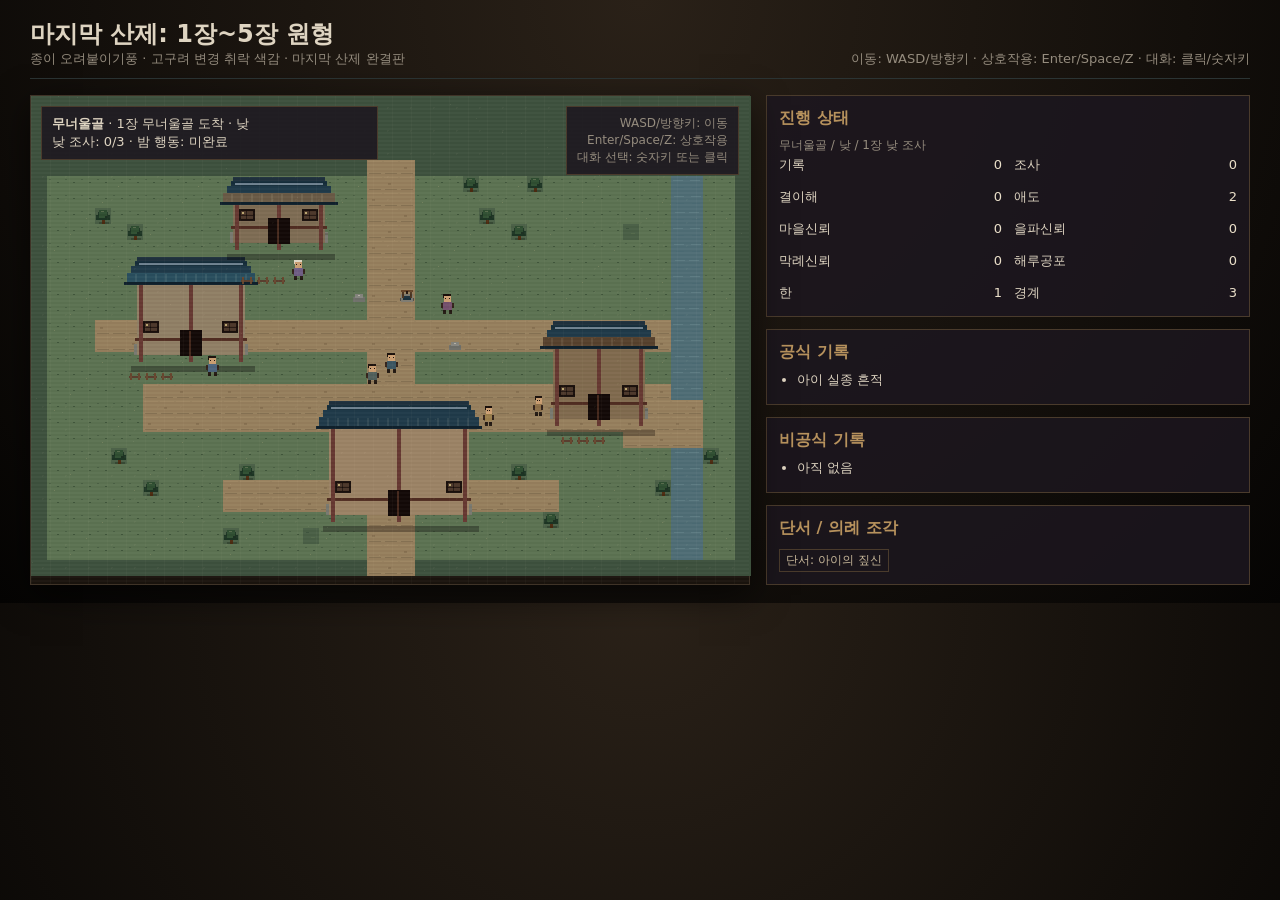
==== commit 677abc53: "Match local complete paper prototype screen" ====
--- a/index.html
+++ b/index.html
@@ -1 +1 @@
-<!doctype html><html lang="ko"><head><meta charset="utf-8"><meta name="viewport" content="width=device-width,initial-scale=1"><title>무너울골: 마지막 산제</title><style>body{margin:0;background:radial-gradient(circle at 50% 0,#2a2118,#050403);color:#ded4c1;font-family:system-ui,-apple-system,Segoe UI,sans-serif}.wrap{max-width:1220px;margin:auto;padding:18px;display:grid;grid-template-columns:720px 1fr;gap:16px}header{grid-column:1/-1;display:flex;justify-content:space-between;border-bottom:1px solid #2b3434;padding-bottom:10px}h1{margin:0;font-size:24px}.sub{font-size:13px;color:#958c7e}.gamebox{position:relative;background:#1a130d;border:1px solid #3f3327;box-shadow:0 10px 34px #0009}.gamebox:before{content:"";position:absolute;inset:0;pointer-events:none;z-index:3;opacity:.17;background-image:linear-gradient(90deg,#fff4cd24 0 1px,transparent 1px 19px),radial-gradient(circle,#ffebb930 0 1px,transparent 1px);background-size:19px 100%,23px 23px;mix-blend-mode:screen}.gamebox:after{content:"";position:absolute;inset:0;pointer-events:none;z-index:4;background:linear-gradient(#fff2 50%,#0002 50%);background-size:100% 4px;opacity:.15}canvas{display:block;width:720px;height:480px;image-rendering:pixelated;background:#22170f;filter:saturate(.94) contrast(1.08)}.hud,.hint,.card{background:#1c171edd;border:1px solid #4a3b2c}.hud{position:absolute;left:10px;top:10px;min-width:315px;padding:8px 10px;font-size:13px;z-index:5}.hint{position:absolute;right:10px;top:10px;padding:8px 10px;font-size:12px;color:#958c7e;text-align:right;z-index:5}.dialog{position:absolute;left:16px;right:16px;bottom:16px;background:#1f1914f7;border:2px solid #5b4a38;box-shadow:0 8px 0 #0005,0 18px 34px #0009;padding:14px;z-index:6}.speaker{font-weight:800;color:#b7925d;margin-bottom:6px}.text{white-space:pre-wrap;font-size:15px;margin-bottom:10px}.options{display:grid;gap:7px}button{font-family:inherit;color:#ded4c1;background:#35291f;border:1px solid #6e5a40;padding:8px 10px;text-align:left;cursor:pointer}aside{display:flex;flex-direction:column;gap:12px}.card{padding:12px}.card h2{font-size:16px;margin:0 0 8px;color:#b7925d}.small{font-size:12px;color:#958c7e}ul{margin:6px 0 0 18px;padding:0}li{margin:3px 0;font-size:13px}.pill{display:inline-block;border:1px solid #4a3b2c;padding:2px 6px;margin:2px 2px 0 0;font-size:12px;color:#c8b89a}@media(max-width:980px){.wrap{grid-template-columns:1fr;padding:10px}.gamebox canvas{width:100%;height:auto}.hint{display:none}}</style></head><body><div class="wrap"><header><div><h1>마지막 산제: 1장~5장 원형</h1><div class="sub">종이 오려붙이기풍 · 고구려 변경 취락 색감 · 세부 복원판</div></div><div class="sub">이동: WASD/방향키 · 상호작용: Enter/Space/Z</div></header><section class="gamebox"><canvas id="game" width="1440" height="960"></canvas><div class="hud" id="hud"></div><div class="hint" id="hint"></div><div class="dialog" id="dialog"><div class="speaker" id="speaker"></div><div class="text" id="dialogText"></div><div class="options" id="options"></div></div></section><aside><div class="card"><h2>진행 상태</h2><div id="phaseText" class="small"></div></div><div class="card"><h2>공식 기록</h2><ul id="official"></ul></div><div class="card"><h2>비공식 기록</h2><ul id="unofficial"></ul></div><div class="card"><h2>단서 / 의례 조각</h2><div id="cluePills"></div></div></aside></div><script>(()=>{const c=document.getElementById('game'),g=c.getContext('2d'),T=16,W=45,H=30,S=2;g.setTransform(S,0,0,S,0,0);g.imageSmoothingEnabled=false;const $=i=>document.getElementById(i),D={hud:$('hud'),hint:$('hint'),sp:$('speaker'),tx:$('dialogText'),op:$('options'),dia:$('dialog'),ph:$('phaseText'),of:$('official'),un:$('unofficial'),cl:$('cluePills')};const C={grass:'#5e7354',grass2:'#4c6248',path:'#967f5d',water:'#516f77',hill:'#415541',stone:'#797970',roof:'#2f4f5e',roof2:'#1c3340',wall:'#907f65',beam:'#6a3d36',dark:'#211713'};let st={map:'pass',chapter:1,time:'낮',dialog:true,keys:{},p:{x:22,y:21.5},flags:{shoe:false},clues:[],of:[],un:[],tick:0};function A(t='.'){return Array.from({length:H},()=>Array.from({length:W},()=>t))}function F(m,x1,y1,x2,y2,t){for(let y=y1;y<=y2;y++)for(let x=x1;x<=x2;x++)if(x>=0&&x<W&&y>=0&&y<H)m[y][x]=t}function P(m,x,y,t){if(x>=0&&x<W&&y>=0&&y<H)m[y][x]=t}let maps={pass:A('h'),village:A('.'),north:A('.')};F(maps.pass,15,7,29,23,'.');F(maps.pass,21,8,23,22,'p');F(maps.pass,19,13,25,14,'p');F(maps.pass,20,18,24,19,'p');[[17,10],[28,11],[16,16],[28,18],[19,22],[25,22],[13,11],[31,19]].forEach(a=>P(maps.pass,a[0],a[1],'r'));F(maps.village,0,0,W-1,4,'h');for(let i=0;i<W;i++)P(maps.village,i,H-1,'h');for(let i=0;i<H;i++){P(maps.village,0,i,'h');P(maps.village,W-1,i,'h')}F(maps.village,21,4,23,29,'p');F(maps.village,4,14,40,15,'p');F(maps.village,7,18,40,20,'p');F(maps.village,12,24,32,25,'p');F(maps.village,40,5,41,28,'w');F(maps.village,37,19,41,21,'p');[[4,7],[6,8],[28,7],[30,8],[5,22],[7,24],[39,24],[42,22],[13,23],[30,23],[12,27],[32,26],[27,5],[31,5],[17,27],[37,8]].forEach(a=>P(maps.village,a[0],a[1],'g'));F(maps.north,0,0,W-1,5,'h');F(maps.north,0,25,W-1,H-1,'h');F(maps.north,21,5,23,29,'p');F(maps.north,13,12,32,14,'p');F(maps.north,18,6,28,9,'p');F(maps.north,8,17,25,19,'p');for(let y=6;y<24;y++){P(maps.north,28,y,'w');if(y%4)P(maps.north,29,y,'w')}[[4,6],[7,7],[10,8],[35,7],[38,8],[5,22],[7,23],[34,22],[40,22],[14,6],[31,5],[16,22],[25,21],[33,19],[39,15]].forEach(a=>P(maps.north,a[0],a[1],'g'));const loc={pass:[['shoe','피 묻은 짚신',22,18,1.8],['toVillage','무너울골 방향',22,8.5,1.6]],village:[['toPass','남쪽 고갯길',22,28,1.6],['toNorth','북쪽 산길',22,5,1.5],['chief','촌장집',10,16,3],['well','마을 우물',23,12,2],['shaman','무당집',15,10,3],['mill','방앗간',35,18,2.5],['office','관아 임시처소',23,24,3]],north:[['toVillage','무너울골 남쪽 길',22,28,1.6],['valley','물소리 골짜기',22,13,2.3],['shrine','무너진 산제단',22,8,3]]};function name(){return st.map==='pass'?'남쪽 고갯길':st.map==='village'?'무너울골':'북쪽 산길'}function add(arr,v){if(!arr.includes(v))arr.push(v);ref()}function say(s,t,o=[]){st.dialog=true;D.dia.style.display='block';D.sp.textContent=s;D.tx.textContent=t;D.op.innerHTML='';o.forEach((q,i)=>{let b=document.createElement('button');b.textContent=(i+1)+'. '+q[0];b.onclick=q[1];D.op.appendChild(b)})}function close(){st.dialog=false;D.dia.style.display='none'}function res(t){say('결과',t,[['닫는다',close]])}function near(){for(const l of loc[st.map]||[]){let dx=st.p.x-l[2],dy=st.p.y-l[3];if(Math.hypot(dx,dy)<l[4])return l}return null}function inter(){let l=near();if(!l)return res('조사할 것이 없다.');let id=l[0];if(id==='toVillage'){st.map='village';st.p.x=22;st.p.y=26;return res('무너울골에 들어섰다. 마을은 살아 있지만 산 쪽을 보는 눈들이 많다.')}if(id==='toPass'){st.map='pass';st.p.x=22;st.p.y=9.5;return}if(id==='toNorth'){st.map='north';st.p.x=22;st.p.y=27;st.chapter=2;return res('북쪽 산길이 열린다. 물소리 골짜기와 무너진 산제단을 조사할 수 있다.')}if(id==='shoe'){st.flags.shoe=true;add(st.clues,'아이의 짚신');add(st.clues,'끊긴 금줄 조각');add(st.of,'아이 실종 흔적');return res('작은 짚신이다. 피는 말랐고, 발자국은 마을에서 산 쪽으로 향한다. 근처 가지에는 낡은 금줄 조각이 걸려 있다.')}if(id==='chief'){add(st.clues,'산제 장부');add(st.of,'산제 비용 유예');return res('을파는 산제를 올해만 미뤘다고 말한다. 그러나 장부의 빈칸은 세 해째 이어져 있다.')}if(id==='well'){add(st.clues,'도리의 이름');add(st.un,'우물가에서 도리 목소리 목격');return res('월선은 끝내 아이의 이름을 말했다. 도리. 우물 안쪽이 검게 가라앉는다.')}if(id==='shaman'){add(st.clues,'찢어진 제문');add(st.un,'산제는 문을 닫는 의례');return res('막례는 말한다. 산제는 산을 부르는 일이 아니라, 산이 마을로 내려오지 않게 문을 닫는 일이었다.')}if(id==='mill'){add(st.clues,'물레 밑 물소리');add(st.un,'멈춘 방앗간의 물소리');return res('물레는 멈춰 있는데 물소리가 난다. 돌확 가장자리에는 오래된 제물 자국이 남아 있다.')}if(id==='office')return st.clues.includes('도리의 이름')&&st.clues.includes('찢어진 제문')?(st.chapter=2,st.map='north',st.p.x=22,st.p.y=27,res('중간 보고서를 썼다. 범이라 쓰기에는, 범은 사람의 이름을 부르지 않는다.')):res('도리의 이름과 제문을 더 확인해야 한다.');if(id==='valley'){add(st.clues,'물소리 길');return res('같은 나무를 두 번 지나쳤다. 해루가 뒤돌아본다. 물소리가 사람 말처럼 부풀어 오른다.')}if(id==='shrine'){add(st.clues,'제단 방향');add(st.un,'문을 닫아라');return res('무너진 산제단은 서북쪽을 향해 있다. 어딘가에서 낮은 소리가 난다. 문을 닫아라.')}}function rgba(h,a){let n=parseInt(h.slice(1),16);return`rgba(${n>>16&255},${n>>8&255},${n&255},${a})`}function R(a,b,w,h,c){g.fillStyle=c;g.fillRect(Math.round(a),Math.round(b),Math.round(w),Math.round(h))}function tile(i,j,t){let ox=i*T,oy=j*T,base=t==='p'?C.path:t==='w'?C.water:t==='h'?C.hill:t==='r'?C.stone:t==='g'?C.grass2:C.grass;R(ox,oy,T,T,base);if(t==='.'){R(ox+2,oy+3,2,1,rgba('#253b28',.24));R(ox+10,oy+6,2,1,rgba('#172a1d',.32));if((i+j)%5===0)R(ox+7,oy+10,1,1,rgba('#e2d09b',.18))}if(t==='g'){R(ox+3,oy+4,3,1,rgba('#263d2a',.32));R(ox+8,oy+9,4,1,rgba('#75835c',.2))}if(t==='p'){R(ox+1,oy+1,14,1,rgba('#b09a76',.16));R(ox+2,oy+13,12,1,rgba('#35281f',.18));if((i+j)%3===0)R(ox+5,oy+7,3,2,rgba('#5b432f',.22))}if(t==='w'){R(ox+2+(i+j)%3,oy+4,10,1,rgba('#89a4aa',.18));R(ox+5,oy+11,8,1,rgba('#45636d',.16))}if(t==='h'){R(ox,oy,T,T,rgba('#0c1b14',.16));R(ox+3,oy+5,3,1,rgba('#4a6148',.18))}}function roof(ox,oy,w,c){R(ox+10,oy+1,w-20,4,'#263743');R(ox+8,oy+5,w-16,7,'#1c3340');R(ox+4,oy+10,w-8,8,'#263f4e');R(ox,oy+17,w,11,c);R(ox+12,oy+7,w-24,2,'#6f8290');for(let xx=ox+8;xx<ox+w-8;xx+=10)R(xx,oy+18,2,9,rgba('#edf0da',.08));R(ox-3,oy+26,w+6,3,'#162833')}function win(a,b){R(a-2,b-2,16,12,C.dark);R(a,b,12,8,'#4f3b2e');R(a+5,b,1,8,'#0006');R(a,b+4,12,1,'#0006');R(a+1,b+1,2,2,'#b6a16b')}function house(i,j,w,h,c='#2f4f5e',wall=C.wall){let ox=i*T,oy=j*T,Wd=w*T,Hh=h*T;R(ox+4,oy+Hh-2,Wd-4,6,'#0004');R(ox+7,oy+Hh-24,Wd-14,11,C.stone);for(let xx=ox+10;xx<ox+Wd-10;xx+=9)R(xx,oy+Hh-23,5,2,'#69695f');R(ox+10,oy+24,Wd-20,Hh-37,wall);R(ox+8,oy+21,Wd-16,4,C.beam);R(ox+8,oy+Hh-30,Wd-16,3,'#563328');[ox+12,ox+Wd/2-2,ox+Wd-16].forEach(v=>R(v,oy+24,4,Hh-30,C.beam));roof(ox,oy,Wd,c);R(ox+Wd/2-11,oy+Hh-38,22,26,'#1b1210');R(ox+Wd/2-2,oy+Hh-37,2,25,'#4a2e22');win(ox+18,oy+Hh-45);if(Wd>=96)win(ox+Wd-31,oy+Hh-45)}function tree(i,j){let ox=i*T,oy=j*T;R(ox+4,oy+14,10,2,'#0003');R(ox+7,oy+8,3,8,'#513116');R(ox+3,oy+4,10,8,'#233b2a');R(ox+1,oy+7,14,5,'#233b2a');R(ox+4,oy+2,8,8,'#345236');R(ox+6,oy+3,3,1,'#5c7051');R(ox+10,oy+8,3,2,'#1f3324')}function stone(i,j){let ox=i*T,oy=j*T;R(ox+2,oy+9,12,5,'#6f706a');R(ox+4,oy+6,8,4,'#85857e');R(ox+7,oy+7,2,1,'#b5b1a4')}function well(i,j){let ox=i*T,oy=j*T;R(ox+1,oy+10,14,3,'#55534d');R(ox+2,oy+6,12,8,'#7d7a71');R(ox+4,oy+8,8,4,'#203642');R(ox+3,oy+2,2,8,'#4f3826');R(ox+11,oy+2,2,8,'#4f3826');R(ox+2,oy+2,12,2,'#6a4a2f');R(ox+7,oy+3,2,3,'#2a1b15')}function altar(i,j){let ox=i*T,oy=j*T;R(ox-10,oy+12,52,7,'#6b665b');R(ox-6,oy+6,44,8,'#807a70');R(ox+2,oy,28,8,'#5f5a51');R(ox+6,oy-3,20,3,'#8a8174');R(ox-8,oy-8,3,22,'#513116');R(ox+36,oy-8,3,22,'#513116');R(ox-6,oy-7,42,2,'#bca46d');R(ox+4,oy+3,3,2,'#774142');R(ox+22,oy+3,3,2,'#774142')}function person(px,py,c='#3f5965',hair='#211712',small=false){let ox=px*T,oy=py*T,s=small?.82:1;R(ox+3,oy+13,10*s,3,'#0004');R(ox+4,oy+1,8*s,4,hair);R(ox+5,oy+3,7*s,6,'#c99c70');R(ox+6,oy+5,1,1,C.dark);R(ox+10*s,oy+5,1,1,C.dark);R(ox+4,oy+9,9*s,8*s,c);R(ox+2,oy+10,2,5,'#3a2b22');R(ox+13*s,oy+10,2,5,'#3a2b22');R(ox+4,oy+17,3,4,'#2b211b');R(ox+10*s,oy+17,3,4,'#2b211b')}function fence(arr){arr.forEach(a=>{let ox=a[0]*T,oy=a[1]*T;R(ox+2,oy+8,12,2,'#5a4030');R(ox+3,oy+5,2,7,'#6b4a32');R(ox+11,oy+5,2,7,'#6b4a32')})}function props(){if(st.map==='village'){house(6,10,8,7,'#2e5262');house(12,5,7,5,'#6b5d48','#7f6d56');house(18,19,10,8,'#263f4e','#9a8365');house(32,14,7,7,'#5b4532','#816b50');well(23,12);fence([[6,17],[7,17],[8,17],[13,11],[14,11],[15,11],[33,21],[34,21],[35,21]]);[[4,7],[6,8],[28,7],[30,8],[5,22],[7,24],[39,24],[42,22],[13,23],[30,23],[12,27],[32,26],[27,5],[31,5]].forEach(a=>tree(a[0],a[1]));stone(26,15);stone(20,12);person(10.8,16.2,'#4e6680');person(16.2,10.2,'#705f86','#d7d0be');person(25.5,12.3,'#76546e');person(28+Math.sin(st.tick/55)*.25,19.3,'#9a7d4c','#211712',true);person(31+Math.cos(st.tick/65)*.25,18.7,'#8d6f49','#211712',true)}else if(st.map==='north'){[[6,8],[8,9],[10,10],[35,7],[38,8],[5,22],[7,23],[34,22],[40,22],[14,6],[31,5],[16,22],[25,21],[33,19],[39,15]].forEach(a=>tree(a[0],a[1]));altar(21,7);stone(18,15);stone(26,12);fence([[19,10],[20,10],[24,10],[25,10]])}else{[[8,8],[10,16],[34,12],[32,21],[16,23],[28,6],[13,11],[31,18]].forEach(a=>tree(a[0],a[1]));stone(17,10);stone(28,18);if(!st.flags.shoe){R(22*T+5,18*T+7,8,4,'#9a7c56');R(22*T+6,18*T+8,6,3,'#d6c39b');R(22*T+10,18*T+8,4,1,'#8b3d36')}}}function draw(){g.setTransform(S,0,0,S,0,0);g.clearRect(0,0,720,480);let m=maps[st.map];for(let j=0;j<H;j++)for(let i=0;i<W;i++)tile(i,j,m[j][i]);props();person(st.p.x,st.p.y);person(st.p.x-1.2,st.p.y+.7,'#53625e');let l=near();if(l){R(l[2]*T+5,l[3]*T-16,7,10,'#d7b66d');R(l[2]*T+7,l[3]*T-14,2,5,'#261a10')}for(let n=0;n<80;n++)R((n*97+st.tick)%720,(n*43)%480,1,1,rgba('#fff0c8',.07));D.hud.innerHTML='<b>'+name()+'</b> · '+st.chapter+'장 · '+st.time+'<br>'+(l?'상호작용: '+l[1]:'이동 중');D.hint.innerHTML='WASD/방향키: 이동<br>Enter/Space/Z: 상호작용'}function ref(){D.ph.textContent=st.chapter+'장 · '+name();D.of.innerHTML=st.of.map(v=>'<li>'+v+'</li>').join('')||'<li class="small">없음</li>';D.un.innerHTML=st.un.map(v=>'<li>'+v+'</li>').join('')||'<li class="small">없음</li>';D.cl.innerHTML=st.clues.map(v=>'<span class="pill">'+v+'</span>').join('')||'<span class="pill">없음</span>'}function move(){if(st.dialog)return;let dx=0,dy=0;if(st.keys.ArrowLeft||st.keys.a)dx--;if(st.keys.ArrowRight||st.keys.d)dx++;if(st.keys.ArrowUp||st.keys.w)dy--;if(st.keys.ArrowDown||st.keys.s)dy++;if(dx||dy){let sp=.075/(dx&&dy?1.414:1),nx=st.p.x+dx*sp,ny=st.p.y+dy*sp;if(nx>1&&nx<W-2)st.p.x=nx;if(ny>1&&ny<H-2)st.p.y=ny}}function loop(){st.tick++;move();draw();requestAnimationFrame(loop)}document.addEventListener('keydown',e=>{st.keys[e.key]=true;if(['Enter',' ','z','Z'].includes(e.key)){e.preventDefault();if(st.dialog){let b=D.op.querySelector('button');if(b)b.click()}else inter()}if(/^[1-9]$/.test(e.key)&&st.dialog){let b=D.op.children[+e.key-1];if(b)b.click()}});document.addEventListener('keyup',e=>st.keys[e.key]=false);say('해루','“실종자가 셋이라 했지요? 범이면 군사 일이 아니고, 도적이면 귀찮아집니다.”\n\n남쪽 고갯길. 무너울골로 가는 길목에 작은 짚신 한 짝이 떨어져 있다.',[['조작 시작',close]]);ref();loop()})();</script></body></html>+<!doctype html><html lang="ko"><head><meta charset="utf-8"><meta name="viewport" content="width=device-width,initial-scale=1"><title>마지막 산제 - 1장~5장 원형 · 종이 질감판</title><style>body{margin:0;background:radial-gradient(circle at 50% 0,#2a2118,#050403);color:#ded4c1;font-family:system-ui,-apple-system,Segoe UI,sans-serif}.wrap{max-width:1220px;margin:auto;padding:18px;display:grid;grid-template-columns:720px 1fr;gap:16px}header{grid-column:1/-1;display:flex;justify-content:space-between;align-items:end;border-bottom:1px solid #2b3434;padding-bottom:10px}h1{margin:0;font-size:24px}.sub{font-size:13px;color:#958c7e}.gamebox{position:relative;background:#1a130d;border:1px solid #3f3327;box-shadow:0 10px 34px #0009}.gamebox:before{content:"";position:absolute;inset:0;pointer-events:none;z-index:4;opacity:.17;background-image:linear-gradient(90deg,#fff4cd24 0 1px,transparent 1px 19px),radial-gradient(circle,#ffebb930 0 1px,transparent 1px);background-size:19px 100%,23px 23px;mix-blend-mode:screen}.gamebox:after{content:"";position:absolute;inset:0;pointer-events:none;z-index:5;background:linear-gradient(#fff2 50%,#0002 50%);background-size:100% 4px;opacity:.15}canvas{display:block;width:720px;height:480px;image-rendering:pixelated;background:#22170f;filter:saturate(.94) contrast(1.08)}.hud,.hint,.card{background:#1c171edd;border:1px solid #4a3b2c}.hud{position:absolute;left:10px;top:10px;min-width:315px;padding:8px 10px;font-size:13px;z-index:6}.hint{position:absolute;right:10px;top:10px;padding:8px 10px;font-size:12px;color:#958c7e;text-align:right;z-index:6}.dialog{display:none;position:absolute;left:16px;right:16px;bottom:16px;background:#1f1914f7;border:2px solid #5b4a38;box-shadow:0 8px 0 #0005,0 18px 34px #0009;padding:14px;z-index:7}.speaker{font-weight:800;color:#b7925d;margin-bottom:6px}.text{white-space:pre-wrap;font-size:15px;margin-bottom:10px}.options{display:grid;gap:7px}button{font-family:inherit;color:#ded4c1;background:#35291f;border:1px solid #6e5a40;padding:8px 10px;text-align:left;cursor:pointer}aside{display:flex;flex-direction:column;gap:12px}.card{padding:12px}.card h2{font-size:16px;margin:0 0 8px;color:#b7925d}.small{font-size:12px;color:#958c7e}.meters{display:grid;grid-template-columns:1fr 32px 1fr 32px;gap:10px 12px;font-size:13px;line-height:1.7}.val{text-align:right;color:#eadfc9}ul{margin:6px 0 0 18px;padding:0}li{margin:3px 0;font-size:13px}.pill{display:inline-block;border:1px solid #4a3b2c;padding:2px 6px;margin:2px 2px 0 0;font-size:12px;color:#c8b89a}@media(max-width:980px){.wrap{grid-template-columns:1fr;padding:10px}.gamebox canvas{width:100%;height:auto}.hint{display:none}}</style></head><body><div class="wrap"><header><div><h1>마지막 산제: 1장~5장 원형</h1><div class="sub">종이 오려붙이기풍 · 고구려 변경 취락 색감 · 마지막 산제 완결판</div></div><div class="sub">이동: WASD/방향키 · 상호작용: Enter/Space/Z · 대화: 클릭/숫자키</div></header><section class="gamebox"><canvas id="game" width="1440" height="960"></canvas><div class="hud" id="hud"></div><div class="hint" id="hint"></div><div class="dialog" id="dialog"><div class="speaker" id="speaker"></div><div class="text" id="dialogText"></div><div class="options" id="options"></div></div></section><aside><div class="card"><h2>진행 상태</h2><div id="phaseText" class="small"></div><div class="meters" id="meters"></div></div><div class="card"><h2>공식 기록</h2><ul id="official"></ul></div><div class="card"><h2>비공식 기록</h2><ul id="unofficial"></ul></div><div class="card"><h2>단서 / 의례 조각</h2><div id="cluePills"></div></div></aside></div><script>(()=>{const c=document.getElementById('game'),g=c.getContext('2d'),T=16,W=45,H=30,S=2;g.setTransform(S,0,0,S,0,0);g.imageSmoothingEnabled=false;const $=i=>document.getElementById(i),D={hud:$('hud'),hint:$('hint'),dia:$('dialog'),sp:$('speaker'),tx:$('dialogText'),op:$('options'),ph:$('phaseText'),me:$('meters'),of:$('official'),un:$('unofficial'),cl:$('cluePills')};const C={grass:'#5e7354',grass2:'#4c6248',path:'#967f5d',water:'#516f77',hill:'#415541',stone:'#797970',roof:'#2f4f5e',wall:'#907f65',beam:'#6a3d36',dark:'#211713'};let st={map:'village',chapter:1,phase:'무너울골 도착',time:'낮',day:0,night:false,keys:{},dialog:false,p:{x:22,y:16},tick:0,stats:{기록:0,조사:0,결이해:0,애도:2,마을신뢰:0,을파신뢰:0,막례신뢰:0,해루공포:0,한:1,경계:3},of:['아이 실종 흔적'],un:['아직 없음'],clues:['단서: 아이의 짚신']};function A(t='.'){return Array.from({length:H},()=>Array.from({length:W},()=>t))}function F(m,x1,y1,x2,y2,t){for(let y=y1;y<=y2;y++)for(let x=x1;x<=x2;x++)if(x>=0&&x<W&&y>=0&&y<H)m[y][x]=t}function P(m,x,y,t){if(x>=0&&x<W&&y>=0&&y<H)m[y][x]=t}let m=A('.');F(m,0,0,W-1,4,'h');for(let i=0;i<W;i++)P(m,i,H-1,'h');for(let i=0;i<H;i++){P(m,0,i,'h');P(m,W-1,i,'h')}F(m,21,4,23,29,'p');F(m,4,14,40,15,'p');F(m,7,18,40,20,'p');F(m,12,24,32,25,'p');F(m,40,5,41,28,'w');F(m,37,19,41,21,'p');[[4,7],[6,8],[28,7],[30,8],[5,22],[7,24],[39,24],[42,22],[13,23],[30,23],[12,27],[32,26],[27,5],[31,5],[17,27],[37,8]].forEach(a=>P(m,a[0],a[1],'g'));const loc=[['chief','촌장집',10,16,3],['well','마을 우물',23,12,2],['shaman','무당집',15,10,3],['mill','방앗간',35,18,2.5],['office','관아 임시처소',23,24,3],['north','북쪽 산길',22,5,1.5],['pass','남쪽 고갯길',22,28,1.6]];function add(a,v){if(!a.includes(v))a.push(v);ref()}function say(s,t,o=[]){st.dialog=true;D.dia.style.display='block';D.sp.textContent=s;D.tx.textContent=t;D.op.innerHTML='';o.forEach((q,i)=>{let b=document.createElement('button');b.textContent=(i+1)+'. '+q[0];b.onclick=q[1];D.op.appendChild(b)})}function close(){st.dialog=false;D.dia.style.display='none'}function res(t){say('결과',t,[['닫는다',close]])}function near(){for(const l of loc){let dx=st.p.x-l[2],dy=st.p.y-l[3];if(Math.hypot(dx,dy)<l[4])return l}return null}function inter(){let l=near();if(!l)return res('조사할 것이 없다.');if(l[0]==='chief'){st.stats.조사++;add(st.of,'산제 비용 유예');add(st.clues,'단서: 산제 장부');return res('을파의 장부에는 세 해째 비어 있는 산제 비용 칸이 있다.')}if(l[0]==='well'){st.stats.조사++;add(st.clues,'단서: 도리의 이름');add(st.un,'우물가에서 도리 목소리 목격');return res('우물 안쪽이 검게 가라앉는다. 월선은 결국 아이의 이름을 말한다. 도리.')}if(l[0]==='shaman'){st.stats.결이해++;add(st.clues,'의례: 찢어진 제문');add(st.un,'산제는 문을 닫는 의례');return res('막례는 말한다. 산제는 산을 부르는 일이 아니라 산이 마을로 내려오지 않게 문을 닫는 일이었다.')}if(l[0]==='mill'){add(st.clues,'단서: 물레 밑 물소리');return res('물레는 멈춰 있는데 물소리가 난다. 돌확에는 오래된 제물 자국이 남아 있다.')}if(l[0]==='office')return res('낮 조사 3개를 채운 뒤 보고서를 정리할 수 있다.');return res(l[1]+' 쪽으로 이어지는 길이다.')}function rgba(h,a){let n=parseInt(h.slice(1),16);return`rgba(${n>>16&255},${n>>8&255},${n&255},${a})`}function R(a,b,w,h,c){g.fillStyle=c;g.fillRect(Math.round(a),Math.round(b),Math.round(w),Math.round(h))}function tile(i,j,t){let ox=i*T,oy=j*T,base=t==='p'?C.path:t==='w'?C.water:t==='h'?C.hill:t==='g'?C.grass2:C.grass;R(ox,oy,T,T,base);if(t==='.'){R(ox+2,oy+3,2,1,rgba('#253b28',.26));R(ox+10,oy+6,2,1,rgba('#172a1d',.34));if((i+j)%5===0)R(ox+7,oy+10,1,1,rgba('#e2d09b',.18))}if(t==='g'){R(ox+3,oy+4,3,1,rgba('#263d2a',.34));R(ox+8,oy+9,4,1,rgba('#75835c',.22))}if(t==='p'){R(ox+1,oy+1,14,1,rgba('#b09a76',.18));R(ox+2,oy+13,12,1,rgba('#35281f',.2));if((i+j)%3===0)R(ox+5,oy+7,3,2,rgba('#5b432f',.24))}if(t==='w'){R(ox+2+(i+j)%3,oy+4,10,1,rgba('#89a4aa',.2));R(ox+5,oy+11,8,1,rgba('#45636d',.18))}}function roof(ox,oy,w,c){R(ox+10,oy+1,w-20,4,'#263743');R(ox+8,oy+5,w-16,7,'#1c3340');R(ox+4,oy+10,w-8,8,'#263f4e');R(ox,oy+17,w,11,c);R(ox+12,oy+7,w-24,2,'#6f8290');for(let xx=ox+8;xx<ox+w-8;xx+=10)R(xx,oy+18,2,9,rgba('#edf0da',.08));R(ox-3,oy+26,w+6,3,'#162833')}function win(a,b){R(a-2,b-2,16,12,C.dark);R(a,b,12,8,'#4f3b2e');R(a+5,b,1,8,'#0006');R(a,b+4,12,1,'#0006');R(a+1,b+1,2,2,'#b6a16b')}function house(i,j,w,h,c='#2f4f5e',wall=C.wall){let ox=i*T,oy=j*T,Wd=w*T,Hh=h*T;R(ox+4,oy+Hh-2,Wd-4,6,'#0004');R(ox+7,oy+Hh-24,Wd-14,11,C.stone);for(let xx=ox+10;xx<ox+Wd-10;xx+=9)R(xx,oy+Hh-23,5,2,'#69695f');R(ox+10,oy+24,Wd-20,Hh-37,wall);R(ox+8,oy+21,Wd-16,4,C.beam);R(ox+8,oy+Hh-30,Wd-16,3,'#563328');[ox+12,ox+Wd/2-2,ox+Wd-16].forEach(v=>R(v,oy+24,4,Hh-30,C.beam));roof(ox,oy,Wd,c);R(ox+Wd/2-11,oy+Hh-38,22,26,'#1b1210');R(ox+Wd/2-2,oy+Hh-37,2,25,'#4a2e22');win(ox+18,oy+Hh-45);if(Wd>=96)win(ox+Wd-31,oy+Hh-45)}function tree(i,j){let ox=i*T,oy=j*T;R(ox+4,oy+14,10,2,'#0003');R(ox+7,oy+8,3,8,'#513116');R(ox+3,oy+4,10,8,'#233b2a');R(ox+1,oy+7,14,5,'#233b2a');R(ox+4,oy+2,8,8,'#345236');R(ox+6,oy+3,3,1,'#5c7051');R(ox+10,oy+8,3,2,'#1f3324')}function stone(i,j){let ox=i*T,oy=j*T;R(ox+2,oy+9,12,5,'#6f706a');R(ox+4,oy+6,8,4,'#85857e');R(ox+7,oy+7,2,1,'#b5b1a4')}function well(i,j){let ox=i*T,oy=j*T;R(ox+1,oy+10,14,3,'#55534d');R(ox+2,oy+6,12,8,'#7d7a71');R(ox+4,oy+8,8,4,'#203642');R(ox+3,oy+2,2,8,'#4f3826');R(ox+11,oy+2,2,8,'#4f3826');R(ox+2,oy+2,12,2,'#6a4a2f');R(ox+7,oy+3,2,3,'#2a1b15')}function person(px,py,c='#3f5965',hair='#211712',small=false){let ox=px*T,oy=py*T,s=small?.82:1;R(ox+3,oy+13,10*s,3,'#0004');R(ox+4,oy+1,8*s,4,hair);R(ox+5,oy+3,7*s,6,'#c99c70');R(ox+6,oy+5,1,1,C.dark);R(ox+10*s,oy+5,1,1,C.dark);R(ox+4,oy+9,9*s,8*s,c);R(ox+2,oy+10,2,5,'#3a2b22');R(ox+13*s,oy+10,2,5,'#3a2b22');R(ox+4,oy+17,3,4,'#2b211b');R(ox+10*s,oy+17,3,4,'#2b211b')}function fence(a){a.forEach(v=>{let ox=v[0]*T,oy=v[1]*T;R(ox+2,oy+8,12,2,'#5a4030');R(ox+3,oy+5,2,7,'#6b4a32');R(ox+11,oy+5,2,7,'#6b4a32')})}function props(){house(6,10,8,7,'#2e5262');house(12,5,7,5,'#6b5d48','#7f6d56');house(18,19,10,8,'#263f4e','#9a8365');house(32,14,7,7,'#5b4532','#816b50');well(23,12);fence([[6,17],[7,17],[8,17],[13,11],[14,11],[15,11],[33,21],[34,21],[35,21]]);[[4,7],[6,8],[28,7],[30,8],[5,22],[7,24],[39,24],[42,22],[13,23],[30,23],[12,27],[32,26],[27,5],[31,5]].forEach(a=>tree(a[0],a[1]));stone(26,15);stone(20,12);person(10.8,16.2,'#4e6680');person(16.2,10.2,'#705f86','#d7d0be');person(25.5,12.3,'#76546e');person(28+Math.sin(st.tick/55)*.25,19.3,'#9a7d4c','#211712',true);person(31+Math.cos(st.tick/65)*.25,18.7,'#8d6f49','#211712',true)}function draw(){g.setTransform(S,0,0,S,0,0);g.clearRect(0,0,720,480);for(let j=0;j<H;j++)for(let i=0;i<W;i++)tile(i,j,m[j][i]);props();person(st.p.x,st.p.y);person(st.p.x-1.2,st.p.y+.7,'#53625e');let l=near();if(l){R(l[2]*T+5,l[3]*T-16,7,10,'#d7b66d');R(l[2]*T+7,l[3]*T-14,2,5,'#261a10')}for(let n=0;n<80;n++)R((n*97+st.tick)%720,(n*43)%480,1,1,rgba('#fff0c8',.07));D.hud.innerHTML='<b>무너울골</b> · 1장 무너울골 도착 · 낮<br>낮 조사: '+st.day+'/3 · 밤 행동: '+(st.night?'완료':'미완료');D.hint.innerHTML='WASD/방향키: 이동<br>Enter/Space/Z: 상호작용<br>대화 선택: 숫자키 또는 클릭'}function ref(){D.ph.textContent='무너울골 / 낮 / 1장 낮 조사';let a=Object.entries(st.stats),h='';for(let i=0;i<a.length;i+=2){let p=a[i],q=a[i+1]||['',''];h+='<span>'+p[0]+'</span><span class="val">'+p[1]+'</span><span>'+q[0]+'</span><span class="val">'+q[1]+'</span>'}D.me.innerHTML=h;D.of.innerHTML=st.of.map(v=>'<li>'+v+'</li>').join('');D.un.innerHTML=st.un.map(v=>'<li>'+v+'</li>').join('');D.cl.innerHTML=st.clues.map(v=>'<span class="pill">'+v+'</span>').join('')}function move(){if(st.dialog)return;let dx=0,dy=0;if(st.keys.ArrowLeft||st.keys.a)dx--;if(st.keys.ArrowRight||st.keys.d)dx++;if(st.keys.ArrowUp||st.keys.w)dy--;if(st.keys.ArrowDown||st.keys.s)dy++;if(dx||dy){let sp=.075/(dx&&dy?1.414:1),nx=st.p.x+dx*sp,ny=st.p.y+dy*sp;if(nx>1&&nx<W-2)st.p.x=nx;if(ny>1&&ny<H-2)st.p.y=ny}}function loop(){st.tick++;move();draw();requestAnimationFrame(loop)}document.addEventListener('keydown',e=>{st.keys[e.key]=true;if(['Enter',' ','z','Z'].includes(e.key)){e.preventDefault();if(st.dialog){let b=D.op.querySelector('button');if(b)b.click()}else inter()}if(/^[1-9]$/.test(e.key)&&st.dialog){let b=D.op.children[+e.key-1];if(b)b.click()}});document.addEventListener('keyup',e=>st.keys[e.key]=false);ref();loop()})();</script></body></html>
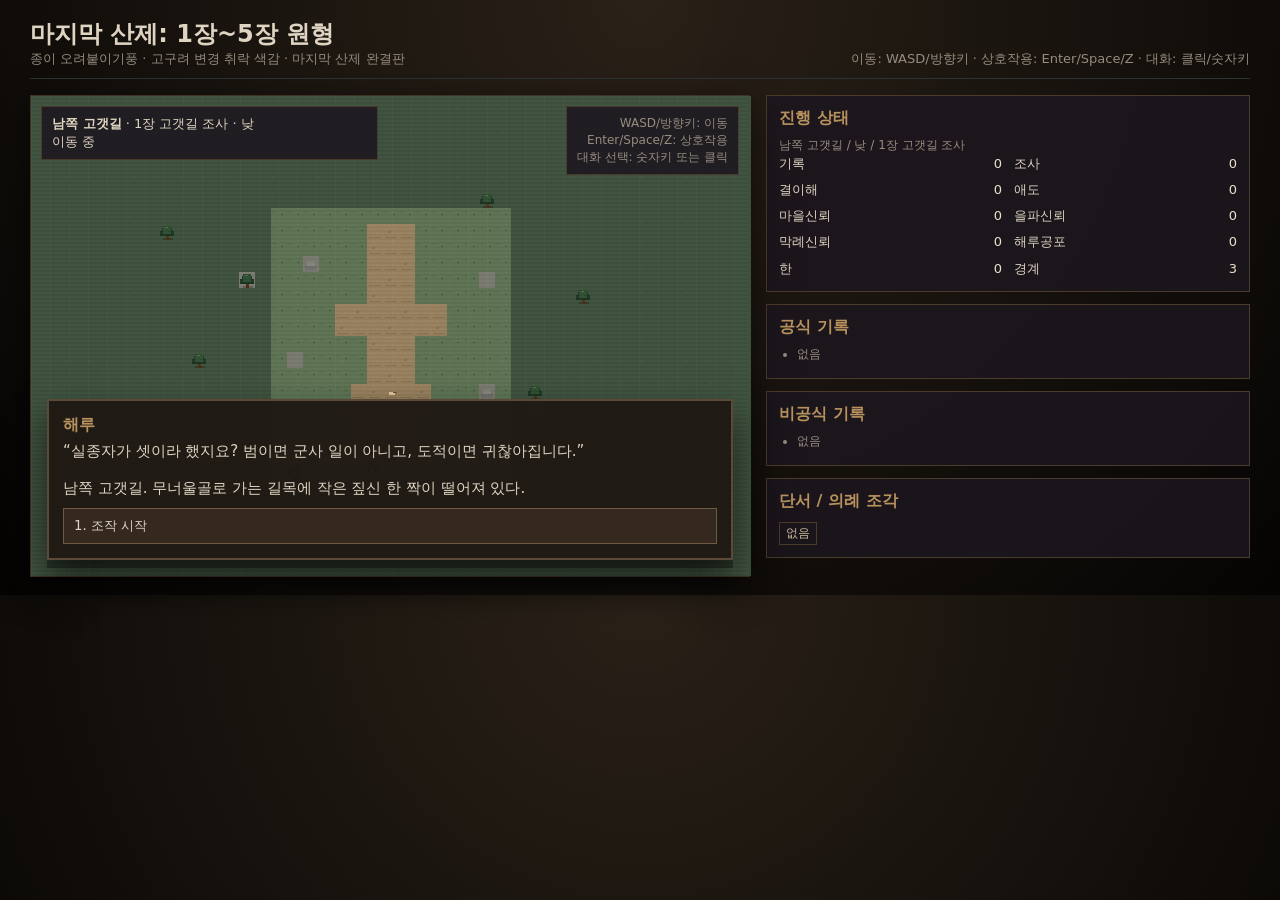
==== commit 12c168ca: "Restore proper opening flow for paper prototype" ====
--- a/index.html
+++ b/index.html
@@ -1 +1 @@
-<!doctype html><html lang="ko"><head><meta charset="utf-8"><meta name="viewport" content="width=device-width,initial-scale=1"><title>마지막 산제 - 1장~5장 원형 · 종이 질감판</title><style>body{margin:0;background:radial-gradient(circle at 50% 0,#2a2118,#050403);color:#ded4c1;font-family:system-ui,-apple-system,Segoe UI,sans-serif}.wrap{max-width:1220px;margin:auto;padding:18px;display:grid;grid-template-columns:720px 1fr;gap:16px}header{grid-column:1/-1;display:flex;justify-content:space-between;align-items:end;border-bottom:1px solid #2b3434;padding-bottom:10px}h1{margin:0;font-size:24px}.sub{font-size:13px;color:#958c7e}.gamebox{position:relative;background:#1a130d;border:1px solid #3f3327;box-shadow:0 10px 34px #0009}.gamebox:before{content:"";position:absolute;inset:0;pointer-events:none;z-index:4;opacity:.17;background-image:linear-gradient(90deg,#fff4cd24 0 1px,transparent 1px 19px),radial-gradient(circle,#ffebb930 0 1px,transparent 1px);background-size:19px 100%,23px 23px;mix-blend-mode:screen}.gamebox:after{content:"";position:absolute;inset:0;pointer-events:none;z-index:5;background:linear-gradient(#fff2 50%,#0002 50%);background-size:100% 4px;opacity:.15}canvas{display:block;width:720px;height:480px;image-rendering:pixelated;background:#22170f;filter:saturate(.94) contrast(1.08)}.hud,.hint,.card{background:#1c171edd;border:1px solid #4a3b2c}.hud{position:absolute;left:10px;top:10px;min-width:315px;padding:8px 10px;font-size:13px;z-index:6}.hint{position:absolute;right:10px;top:10px;padding:8px 10px;font-size:12px;color:#958c7e;text-align:right;z-index:6}.dialog{display:none;position:absolute;left:16px;right:16px;bottom:16px;background:#1f1914f7;border:2px solid #5b4a38;box-shadow:0 8px 0 #0005,0 18px 34px #0009;padding:14px;z-index:7}.speaker{font-weight:800;color:#b7925d;margin-bottom:6px}.text{white-space:pre-wrap;font-size:15px;margin-bottom:10px}.options{display:grid;gap:7px}button{font-family:inherit;color:#ded4c1;background:#35291f;border:1px solid #6e5a40;padding:8px 10px;text-align:left;cursor:pointer}aside{display:flex;flex-direction:column;gap:12px}.card{padding:12px}.card h2{font-size:16px;margin:0 0 8px;color:#b7925d}.small{font-size:12px;color:#958c7e}.meters{display:grid;grid-template-columns:1fr 32px 1fr 32px;gap:10px 12px;font-size:13px;line-height:1.7}.val{text-align:right;color:#eadfc9}ul{margin:6px 0 0 18px;padding:0}li{margin:3px 0;font-size:13px}.pill{display:inline-block;border:1px solid #4a3b2c;padding:2px 6px;margin:2px 2px 0 0;font-size:12px;color:#c8b89a}@media(max-width:980px){.wrap{grid-template-columns:1fr;padding:10px}.gamebox canvas{width:100%;height:auto}.hint{display:none}}</style></head><body><div class="wrap"><header><div><h1>마지막 산제: 1장~5장 원형</h1><div class="sub">종이 오려붙이기풍 · 고구려 변경 취락 색감 · 마지막 산제 완결판</div></div><div class="sub">이동: WASD/방향키 · 상호작용: Enter/Space/Z · 대화: 클릭/숫자키</div></header><section class="gamebox"><canvas id="game" width="1440" height="960"></canvas><div class="hud" id="hud"></div><div class="hint" id="hint"></div><div class="dialog" id="dialog"><div class="speaker" id="speaker"></div><div class="text" id="dialogText"></div><div class="options" id="options"></div></div></section><aside><div class="card"><h2>진행 상태</h2><div id="phaseText" class="small"></div><div class="meters" id="meters"></div></div><div class="card"><h2>공식 기록</h2><ul id="official"></ul></div><div class="card"><h2>비공식 기록</h2><ul id="unofficial"></ul></div><div class="card"><h2>단서 / 의례 조각</h2><div id="cluePills"></div></div></aside></div><script>(()=>{const c=document.getElementById('game'),g=c.getContext('2d'),T=16,W=45,H=30,S=2;g.setTransform(S,0,0,S,0,0);g.imageSmoothingEnabled=false;const $=i=>document.getElementById(i),D={hud:$('hud'),hint:$('hint'),dia:$('dialog'),sp:$('speaker'),tx:$('dialogText'),op:$('options'),ph:$('phaseText'),me:$('meters'),of:$('official'),un:$('unofficial'),cl:$('cluePills')};const C={grass:'#5e7354',grass2:'#4c6248',path:'#967f5d',water:'#516f77',hill:'#415541',stone:'#797970',roof:'#2f4f5e',wall:'#907f65',beam:'#6a3d36',dark:'#211713'};let st={map:'village',chapter:1,phase:'무너울골 도착',time:'낮',day:0,night:false,keys:{},dialog:false,p:{x:22,y:16},tick:0,stats:{기록:0,조사:0,결이해:0,애도:2,마을신뢰:0,을파신뢰:0,막례신뢰:0,해루공포:0,한:1,경계:3},of:['아이 실종 흔적'],un:['아직 없음'],clues:['단서: 아이의 짚신']};function A(t='.'){return Array.from({length:H},()=>Array.from({length:W},()=>t))}function F(m,x1,y1,x2,y2,t){for(let y=y1;y<=y2;y++)for(let x=x1;x<=x2;x++)if(x>=0&&x<W&&y>=0&&y<H)m[y][x]=t}function P(m,x,y,t){if(x>=0&&x<W&&y>=0&&y<H)m[y][x]=t}let m=A('.');F(m,0,0,W-1,4,'h');for(let i=0;i<W;i++)P(m,i,H-1,'h');for(let i=0;i<H;i++){P(m,0,i,'h');P(m,W-1,i,'h')}F(m,21,4,23,29,'p');F(m,4,14,40,15,'p');F(m,7,18,40,20,'p');F(m,12,24,32,25,'p');F(m,40,5,41,28,'w');F(m,37,19,41,21,'p');[[4,7],[6,8],[28,7],[30,8],[5,22],[7,24],[39,24],[42,22],[13,23],[30,23],[12,27],[32,26],[27,5],[31,5],[17,27],[37,8]].forEach(a=>P(m,a[0],a[1],'g'));const loc=[['chief','촌장집',10,16,3],['well','마을 우물',23,12,2],['shaman','무당집',15,10,3],['mill','방앗간',35,18,2.5],['office','관아 임시처소',23,24,3],['north','북쪽 산길',22,5,1.5],['pass','남쪽 고갯길',22,28,1.6]];function add(a,v){if(!a.includes(v))a.push(v);ref()}function say(s,t,o=[]){st.dialog=true;D.dia.style.display='block';D.sp.textContent=s;D.tx.textContent=t;D.op.innerHTML='';o.forEach((q,i)=>{let b=document.createElement('button');b.textContent=(i+1)+'. '+q[0];b.onclick=q[1];D.op.appendChild(b)})}function close(){st.dialog=false;D.dia.style.display='none'}function res(t){say('결과',t,[['닫는다',close]])}function near(){for(const l of loc){let dx=st.p.x-l[2],dy=st.p.y-l[3];if(Math.hypot(dx,dy)<l[4])return l}return null}function inter(){let l=near();if(!l)return res('조사할 것이 없다.');if(l[0]==='chief'){st.stats.조사++;add(st.of,'산제 비용 유예');add(st.clues,'단서: 산제 장부');return res('을파의 장부에는 세 해째 비어 있는 산제 비용 칸이 있다.')}if(l[0]==='well'){st.stats.조사++;add(st.clues,'단서: 도리의 이름');add(st.un,'우물가에서 도리 목소리 목격');return res('우물 안쪽이 검게 가라앉는다. 월선은 결국 아이의 이름을 말한다. 도리.')}if(l[0]==='shaman'){st.stats.결이해++;add(st.clues,'의례: 찢어진 제문');add(st.un,'산제는 문을 닫는 의례');return res('막례는 말한다. 산제는 산을 부르는 일이 아니라 산이 마을로 내려오지 않게 문을 닫는 일이었다.')}if(l[0]==='mill'){add(st.clues,'단서: 물레 밑 물소리');return res('물레는 멈춰 있는데 물소리가 난다. 돌확에는 오래된 제물 자국이 남아 있다.')}if(l[0]==='office')return res('낮 조사 3개를 채운 뒤 보고서를 정리할 수 있다.');return res(l[1]+' 쪽으로 이어지는 길이다.')}function rgba(h,a){let n=parseInt(h.slice(1),16);return`rgba(${n>>16&255},${n>>8&255},${n&255},${a})`}function R(a,b,w,h,c){g.fillStyle=c;g.fillRect(Math.round(a),Math.round(b),Math.round(w),Math.round(h))}function tile(i,j,t){let ox=i*T,oy=j*T,base=t==='p'?C.path:t==='w'?C.water:t==='h'?C.hill:t==='g'?C.grass2:C.grass;R(ox,oy,T,T,base);if(t==='.'){R(ox+2,oy+3,2,1,rgba('#253b28',.26));R(ox+10,oy+6,2,1,rgba('#172a1d',.34));if((i+j)%5===0)R(ox+7,oy+10,1,1,rgba('#e2d09b',.18))}if(t==='g'){R(ox+3,oy+4,3,1,rgba('#263d2a',.34));R(ox+8,oy+9,4,1,rgba('#75835c',.22))}if(t==='p'){R(ox+1,oy+1,14,1,rgba('#b09a76',.18));R(ox+2,oy+13,12,1,rgba('#35281f',.2));if((i+j)%3===0)R(ox+5,oy+7,3,2,rgba('#5b432f',.24))}if(t==='w'){R(ox+2+(i+j)%3,oy+4,10,1,rgba('#89a4aa',.2));R(ox+5,oy+11,8,1,rgba('#45636d',.18))}}function roof(ox,oy,w,c){R(ox+10,oy+1,w-20,4,'#263743');R(ox+8,oy+5,w-16,7,'#1c3340');R(ox+4,oy+10,w-8,8,'#263f4e');R(ox,oy+17,w,11,c);R(ox+12,oy+7,w-24,2,'#6f8290');for(let xx=ox+8;xx<ox+w-8;xx+=10)R(xx,oy+18,2,9,rgba('#edf0da',.08));R(ox-3,oy+26,w+6,3,'#162833')}function win(a,b){R(a-2,b-2,16,12,C.dark);R(a,b,12,8,'#4f3b2e');R(a+5,b,1,8,'#0006');R(a,b+4,12,1,'#0006');R(a+1,b+1,2,2,'#b6a16b')}function house(i,j,w,h,c='#2f4f5e',wall=C.wall){let ox=i*T,oy=j*T,Wd=w*T,Hh=h*T;R(ox+4,oy+Hh-2,Wd-4,6,'#0004');R(ox+7,oy+Hh-24,Wd-14,11,C.stone);for(let xx=ox+10;xx<ox+Wd-10;xx+=9)R(xx,oy+Hh-23,5,2,'#69695f');R(ox+10,oy+24,Wd-20,Hh-37,wall);R(ox+8,oy+21,Wd-16,4,C.beam);R(ox+8,oy+Hh-30,Wd-16,3,'#563328');[ox+12,ox+Wd/2-2,ox+Wd-16].forEach(v=>R(v,oy+24,4,Hh-30,C.beam));roof(ox,oy,Wd,c);R(ox+Wd/2-11,oy+Hh-38,22,26,'#1b1210');R(ox+Wd/2-2,oy+Hh-37,2,25,'#4a2e22');win(ox+18,oy+Hh-45);if(Wd>=96)win(ox+Wd-31,oy+Hh-45)}function tree(i,j){let ox=i*T,oy=j*T;R(ox+4,oy+14,10,2,'#0003');R(ox+7,oy+8,3,8,'#513116');R(ox+3,oy+4,10,8,'#233b2a');R(ox+1,oy+7,14,5,'#233b2a');R(ox+4,oy+2,8,8,'#345236');R(ox+6,oy+3,3,1,'#5c7051');R(ox+10,oy+8,3,2,'#1f3324')}function stone(i,j){let ox=i*T,oy=j*T;R(ox+2,oy+9,12,5,'#6f706a');R(ox+4,oy+6,8,4,'#85857e');R(ox+7,oy+7,2,1,'#b5b1a4')}function well(i,j){let ox=i*T,oy=j*T;R(ox+1,oy+10,14,3,'#55534d');R(ox+2,oy+6,12,8,'#7d7a71');R(ox+4,oy+8,8,4,'#203642');R(ox+3,oy+2,2,8,'#4f3826');R(ox+11,oy+2,2,8,'#4f3826');R(ox+2,oy+2,12,2,'#6a4a2f');R(ox+7,oy+3,2,3,'#2a1b15')}function person(px,py,c='#3f5965',hair='#211712',small=false){let ox=px*T,oy=py*T,s=small?.82:1;R(ox+3,oy+13,10*s,3,'#0004');R(ox+4,oy+1,8*s,4,hair);R(ox+5,oy+3,7*s,6,'#c99c70');R(ox+6,oy+5,1,1,C.dark);R(ox+10*s,oy+5,1,1,C.dark);R(ox+4,oy+9,9*s,8*s,c);R(ox+2,oy+10,2,5,'#3a2b22');R(ox+13*s,oy+10,2,5,'#3a2b22');R(ox+4,oy+17,3,4,'#2b211b');R(ox+10*s,oy+17,3,4,'#2b211b')}function fence(a){a.forEach(v=>{let ox=v[0]*T,oy=v[1]*T;R(ox+2,oy+8,12,2,'#5a4030');R(ox+3,oy+5,2,7,'#6b4a32');R(ox+11,oy+5,2,7,'#6b4a32')})}function props(){house(6,10,8,7,'#2e5262');house(12,5,7,5,'#6b5d48','#7f6d56');house(18,19,10,8,'#263f4e','#9a8365');house(32,14,7,7,'#5b4532','#816b50');well(23,12);fence([[6,17],[7,17],[8,17],[13,11],[14,11],[15,11],[33,21],[34,21],[35,21]]);[[4,7],[6,8],[28,7],[30,8],[5,22],[7,24],[39,24],[42,22],[13,23],[30,23],[12,27],[32,26],[27,5],[31,5]].forEach(a=>tree(a[0],a[1]));stone(26,15);stone(20,12);person(10.8,16.2,'#4e6680');person(16.2,10.2,'#705f86','#d7d0be');person(25.5,12.3,'#76546e');person(28+Math.sin(st.tick/55)*.25,19.3,'#9a7d4c','#211712',true);person(31+Math.cos(st.tick/65)*.25,18.7,'#8d6f49','#211712',true)}function draw(){g.setTransform(S,0,0,S,0,0);g.clearRect(0,0,720,480);for(let j=0;j<H;j++)for(let i=0;i<W;i++)tile(i,j,m[j][i]);props();person(st.p.x,st.p.y);person(st.p.x-1.2,st.p.y+.7,'#53625e');let l=near();if(l){R(l[2]*T+5,l[3]*T-16,7,10,'#d7b66d');R(l[2]*T+7,l[3]*T-14,2,5,'#261a10')}for(let n=0;n<80;n++)R((n*97+st.tick)%720,(n*43)%480,1,1,rgba('#fff0c8',.07));D.hud.innerHTML='<b>무너울골</b> · 1장 무너울골 도착 · 낮<br>낮 조사: '+st.day+'/3 · 밤 행동: '+(st.night?'완료':'미완료');D.hint.innerHTML='WASD/방향키: 이동<br>Enter/Space/Z: 상호작용<br>대화 선택: 숫자키 또는 클릭'}function ref(){D.ph.textContent='무너울골 / 낮 / 1장 낮 조사';let a=Object.entries(st.stats),h='';for(let i=0;i<a.length;i+=2){let p=a[i],q=a[i+1]||['',''];h+='<span>'+p[0]+'</span><span class="val">'+p[1]+'</span><span>'+q[0]+'</span><span class="val">'+q[1]+'</span>'}D.me.innerHTML=h;D.of.innerHTML=st.of.map(v=>'<li>'+v+'</li>').join('');D.un.innerHTML=st.un.map(v=>'<li>'+v+'</li>').join('');D.cl.innerHTML=st.clues.map(v=>'<span class="pill">'+v+'</span>').join('')}function move(){if(st.dialog)return;let dx=0,dy=0;if(st.keys.ArrowLeft||st.keys.a)dx--;if(st.keys.ArrowRight||st.keys.d)dx++;if(st.keys.ArrowUp||st.keys.w)dy--;if(st.keys.ArrowDown||st.keys.s)dy++;if(dx||dy){let sp=.075/(dx&&dy?1.414:1),nx=st.p.x+dx*sp,ny=st.p.y+dy*sp;if(nx>1&&nx<W-2)st.p.x=nx;if(ny>1&&ny<H-2)st.p.y=ny}}function loop(){st.tick++;move();draw();requestAnimationFrame(loop)}document.addEventListener('keydown',e=>{st.keys[e.key]=true;if(['Enter',' ','z','Z'].includes(e.key)){e.preventDefault();if(st.dialog){let b=D.op.querySelector('button');if(b)b.click()}else inter()}if(/^[1-9]$/.test(e.key)&&st.dialog){let b=D.op.children[+e.key-1];if(b)b.click()}});document.addEventListener('keyup',e=>st.keys[e.key]=false);ref();loop()})();</script></body></html>+<!doctype html><html lang="ko"><head><meta charset="utf-8"><meta name="viewport" content="width=device-width,initial-scale=1"><title>마지막 산제 - 1장~5장 원형 · 종이 질감판</title><style>body{margin:0;background:radial-gradient(circle at 50% 0,#2a2118,#050403);color:#ded4c1;font-family:system-ui,-apple-system,Segoe UI,sans-serif}.wrap{max-width:1220px;margin:auto;padding:18px;display:grid;grid-template-columns:720px 1fr;gap:16px}header{grid-column:1/-1;display:flex;justify-content:space-between;align-items:end;border-bottom:1px solid #2b3434;padding-bottom:10px}h1{margin:0;font-size:24px}.sub{font-size:13px;color:#958c7e}.gamebox{position:relative;background:#1a130d;border:1px solid #3f3327;box-shadow:0 10px 34px #0009}.gamebox:before{content:"";position:absolute;inset:0;pointer-events:none;z-index:4;opacity:.17;background-image:linear-gradient(90deg,#fff4cd24 0 1px,transparent 1px 19px),radial-gradient(circle,#ffebb930 0 1px,transparent 1px);background-size:19px 100%,23px 23px;mix-blend-mode:screen}.gamebox:after{content:"";position:absolute;inset:0;pointer-events:none;z-index:5;background:linear-gradient(#fff2 50%,#0002 50%);background-size:100% 4px;opacity:.15}canvas{display:block;width:720px;height:480px;image-rendering:pixelated;background:#22170f;filter:saturate(.94) contrast(1.08)}.hud,.hint,.card{background:#1c171edd;border:1px solid #4a3b2c}.hud{position:absolute;left:10px;top:10px;min-width:315px;padding:8px 10px;font-size:13px;z-index:6}.hint{position:absolute;right:10px;top:10px;padding:8px 10px;font-size:12px;color:#958c7e;text-align:right;z-index:6}.dialog{position:absolute;left:16px;right:16px;bottom:16px;background:#1f1914f7;border:2px solid #5b4a38;box-shadow:0 8px 0 #0005,0 18px 34px #0009;padding:14px;z-index:7}.speaker{font-weight:800;color:#b7925d;margin-bottom:6px}.text{white-space:pre-wrap;font-size:15px;margin-bottom:10px}.options{display:grid;gap:7px}button{font-family:inherit;color:#ded4c1;background:#35291f;border:1px solid #6e5a40;padding:8px 10px;text-align:left;cursor:pointer}aside{display:flex;flex-direction:column;gap:12px}.card{padding:12px}.card h2{font-size:16px;margin:0 0 8px;color:#b7925d}.small{font-size:12px;color:#958c7e}.meters{display:grid;grid-template-columns:1fr 36px 1fr 36px;gap:6px 12px;font-size:13px;line-height:1.55}.val{text-align:right;color:#eadfc9}ul{margin:6px 0 0 18px;padding:0}li{margin:3px 0;font-size:13px}.pill{display:inline-block;border:1px solid #4a3b2c;padding:2px 6px;margin:2px 2px 0 0;font-size:12px;color:#c8b89a}@media(max-width:980px){.wrap{grid-template-columns:1fr;padding:10px}.gamebox canvas{width:100%;height:auto}.hint{display:none}}</style></head><body><div class="wrap"><header><div><h1>마지막 산제: 1장~5장 원형</h1><div class="sub">종이 오려붙이기풍 · 고구려 변경 취락 색감 · 마지막 산제 완결판</div></div><div class="sub">이동: WASD/방향키 · 상호작용: Enter/Space/Z · 대화: 클릭/숫자키</div></header><section class="gamebox"><canvas id="game" width="1440" height="960"></canvas><div class="hud" id="hud"></div><div class="hint" id="hint"></div><div class="dialog" id="dialog"><div class="speaker" id="speaker"></div><div class="text" id="dialogText"></div><div class="options" id="options"></div></div></section><aside><div class="card"><h2>진행 상태</h2><div id="phaseText" class="small"></div><div class="meters" id="meters"></div></div><div class="card"><h2>공식 기록</h2><ul id="official"></ul></div><div class="card"><h2>비공식 기록</h2><ul id="unofficial"></ul></div><div class="card"><h2>단서 / 의례 조각</h2><div id="cluePills"></div></div></aside></div><script>(()=>{const c=document.getElementById('game'),g=c.getContext('2d'),T=16,W=45,H=30,S=2;g.setTransform(S,0,0,S,0,0);g.imageSmoothingEnabled=false;const $=i=>document.getElementById(i),D={hud:$('hud'),hint:$('hint'),dia:$('dialog'),sp:$('speaker'),tx:$('dialogText'),op:$('options'),ph:$('phaseText'),me:$('meters'),of:$('official'),un:$('unofficial'),cl:$('cluePills')};const C={grass:'#5e7354',grass2:'#4c6248',path:'#967f5d',water:'#516f77',hill:'#415541',stone:'#797970',roof:'#2f4f5e',wall:'#907f65',beam:'#6a3d36',dark:'#211713'};let st={map:'pass',chapter:1,phase:'고갯길 조사',time:'낮',day:0,night:false,dialog:true,keys:{},p:{x:22,y:21.5},tick:0,shoe:false,stats:{기록:0,조사:0,결이해:0,애도:0,마을신뢰:0,을파신뢰:0,막례신뢰:0,해루공포:0,한:0,경계:3},of:[],un:[],clues:[]};function A(t='.'){return Array.from({length:H},()=>Array.from({length:W},()=>t))}function F(m,x1,y1,x2,y2,t){for(let y=y1;y<=y2;y++)for(let x=x1;x<=x2;x++)if(x>=0&&x<W&&y>=0&&y<H)m[y][x]=t}function P(m,x,y,t){if(x>=0&&x<W&&y>=0&&y<H)m[y][x]=t}let maps={pass:A('h'),village:A('.'),north:A('.')};F(maps.pass,15,7,29,23,'.');F(maps.pass,21,8,23,22,'p');F(maps.pass,19,13,25,14,'p');F(maps.pass,20,18,24,19,'p');[[17,10],[28,11],[16,16],[28,18],[19,22],[25,22],[13,11],[31,19]].forEach(a=>P(maps.pass,a[0],a[1],'r'));F(maps.village,0,0,W-1,4,'h');for(let i=0;i<W;i++)P(maps.village,i,H-1,'h');for(let i=0;i<H;i++){P(maps.village,0,i,'h');P(maps.village,W-1,i,'h')}F(maps.village,21,4,23,29,'p');F(maps.village,4,14,40,15,'p');F(maps.village,7,18,40,20,'p');F(maps.village,12,24,32,25,'p');F(maps.village,40,5,41,28,'w');F(maps.village,37,19,41,21,'p');[[4,7],[6,8],[28,7],[30,8],[5,22],[7,24],[39,24],[42,22],[13,23],[30,23],[12,27],[32,26],[27,5],[31,5],[17,27],[37,8]].forEach(a=>P(maps.village,a[0],a[1],'g'));F(maps.north,0,0,W-1,5,'h');F(maps.north,0,25,W-1,H-1,'h');F(maps.north,21,5,23,29,'p');F(maps.north,13,12,32,14,'p');F(maps.north,18,6,28,9,'p');F(maps.north,8,17,25,19,'p');for(let y=6;y<24;y++){P(maps.north,28,y,'w');if(y%4)P(maps.north,29,y,'w')}const loc={pass:[['shoe','피 묻은 짚신',22,18,1.8],['toVillage','무너울골 방향',22,8.5,1.6]],village:[['toPass','남쪽 고갯길',22,28,1.6],['toNorth','북쪽 산길',22,5,1.5],['chief','촌장집',10,16,3],['well','마을 우물',23,12,2],['shaman','무당집',15,10,3],['mill','방앗간',35,18,2.5],['office','관아 임시처소',23,24,3]],north:[['toVillage','무너울골 남쪽 길',22,28,1.6],['valley','물소리 골짜기',22,13,2.3],['shrine','무너진 산제단',22,8,3]]};function name(){return st.map==='pass'?'남쪽 고갯길':st.map==='village'?'무너울골':'북쪽 산길'}function add(arr,v){if(!arr.includes(v))arr.push(v);ref()}function say(s,t,o=[]){st.dialog=true;D.dia.style.display='block';D.sp.textContent=s;D.tx.textContent=t;D.op.innerHTML='';o.forEach((q,i)=>{let b=document.createElement('button');b.textContent=(i+1)+'. '+q[0];b.onclick=q[1];D.op.appendChild(b)})}function close(){st.dialog=false;D.dia.style.display='none'}function res(t){say('결과',t,[['닫는다',close]])}function near(){for(const l of loc[st.map]||[]){let dx=st.p.x-l[2],dy=st.p.y-l[3];if(Math.hypot(dx,dy)<l[4])return l}return null}function go(map,x,y){st.map=map;st.p.x=x;st.p.y=y;ref()}function inter(){let l=near();if(!l)return res('조사할 것이 없다.');let id=l[0];if(id==='toVillage'){go('village',22,26);return res('무너울골에 들어섰다. 마을은 살아 있지만 산 쪽을 보는 눈들이 많다.')}if(id==='toPass'){go('pass',22,9.5);return}if(id==='toNorth'){go('north',22,27);st.chapter=2;st.phase='북쪽 산길 조사';return res('북쪽 산길이 열린다. 물소리 골짜기와 무너진 산제단을 조사할 수 있다.')}if(id==='shoe'){st.shoe=true;st.stats.조사++;st.stats.기록++;add(st.clues,'단서: 아이의 짚신');add(st.clues,'단서: 끊긴 금줄 조각');add(st.of,'아이 실종 흔적');return res('작은 짚신이다. 피는 말랐고, 발자국은 마을에서 산 쪽으로 향한다. 근처 가지에는 낡은 금줄 조각이 걸려 있다.')}if(id==='chief'){st.stats.조사++;add(st.of,'산제 비용 유예');add(st.clues,'단서: 산제 장부');return res('을파의 장부에는 세 해째 비어 있는 산제 비용 칸이 있다.')}if(id==='well'){st.stats.조사++;add(st.clues,'단서: 도리의 이름');add(st.un,'우물가에서 도리 목소리 목격');return res('우물 안쪽이 검게 가라앉는다. 월선은 결국 아이의 이름을 말한다. 도리.')}if(id==='shaman'){st.stats.결이해++;add(st.clues,'의례: 찢어진 제문');add(st.un,'산제는 문을 닫는 의례');return res('막례는 말한다. 산제는 산을 부르는 일이 아니라 산이 마을로 내려오지 않게 문을 닫는 일이었다.')}if(id==='mill'){add(st.clues,'단서: 물레 밑 물소리');return res('물레는 멈춰 있는데 물소리가 난다. 돌확에는 오래된 제물 자국이 남아 있다.')}if(id==='office')return res('낮 조사 3개를 채운 뒤 보고서를 정리할 수 있다.');if(id==='valley')return res('같은 나무를 두 번 지나쳤다. 물소리가 사람 말처럼 부풀어 오른다.');if(id==='shrine')return res('무너진 산제단은 서북쪽을 향해 있다. 어딘가에서 낮은 소리가 난다. 문을 닫아라.')}function rgba(h,a){let n=parseInt(h.slice(1),16);return`rgba(${n>>16&255},${n>>8&255},${n&255},${a})`}function R(a,b,w,h,c){g.fillStyle=c;g.fillRect(Math.round(a),Math.round(b),Math.round(w),Math.round(h))}function tile(i,j,t){let ox=i*T,oy=j*T,base=t==='p'?C.path:t==='w'?C.water:t==='h'?C.hill:t==='g'?C.grass2:t==='r'?C.stone:C.grass;R(ox,oy,T,T,base);if(t==='.'){R(ox+2,oy+3,2,1,rgba('#253b28',.26));R(ox+10,oy+6,2,1,rgba('#172a1d',.34));if((i+j)%5===0)R(ox+7,oy+10,1,1,rgba('#e2d09b',.18))}if(t==='g'){R(ox+3,oy+4,3,1,rgba('#263d2a',.34));R(ox+8,oy+9,4,1,rgba('#75835c',.22))}if(t==='p'){R(ox+1,oy+1,14,1,rgba('#b09a76',.18));R(ox+2,oy+13,12,1,rgba('#35281f',.2));if((i+j)%3===0)R(ox+5,oy+7,3,2,rgba('#5b432f',.24))}if(t==='w'){R(ox+2+(i+j)%3,oy+4,10,1,rgba('#89a4aa',.2));R(ox+5,oy+11,8,1,rgba('#45636d',.18))}}function roof(ox,oy,w,c){R(ox+10,oy+1,w-20,4,'#263743');R(ox+8,oy+5,w-16,7,'#1c3340');R(ox+4,oy+10,w-8,8,'#263f4e');R(ox,oy+17,w,11,c);R(ox+12,oy+7,w-24,2,'#6f8290');for(let xx=ox+8;xx<ox+w-8;xx+=10)R(xx,oy+18,2,9,rgba('#edf0da',.08));R(ox-3,oy+26,w+6,3,'#162833')}function win(a,b){R(a-2,b-2,16,12,C.dark);R(a,b,12,8,'#4f3b2e');R(a+5,b,1,8,'#0006');R(a,b+4,12,1,'#0006');R(a+1,b+1,2,2,'#b6a16b')}function house(i,j,w,h,c='#2f4f5e',wall=C.wall){let ox=i*T,oy=j*T,Wd=w*T,Hh=h*T;R(ox+4,oy+Hh-2,Wd-4,6,'#0004');R(ox+7,oy+Hh-24,Wd-14,11,C.stone);R(ox+10,oy+24,Wd-20,Hh-37,wall);R(ox+8,oy+21,Wd-16,4,C.beam);[ox+12,ox+Wd/2-2,ox+Wd-16].forEach(v=>R(v,oy+24,4,Hh-30,C.beam));roof(ox,oy,Wd,c);R(ox+Wd/2-11,oy+Hh-38,22,26,'#1b1210');win(ox+18,oy+Hh-45);if(Wd>=96)win(ox+Wd-31,oy+Hh-45)}function tree(i,j){let ox=i*T,oy=j*T;R(ox+4,oy+14,10,2,'#0003');R(ox+7,oy+8,3,8,'#513116');R(ox+3,oy+4,10,8,'#233b2a');R(ox+1,oy+7,14,5,'#233b2a');R(ox+4,oy+2,8,8,'#345236');R(ox+6,oy+3,3,1,'#5c7051')}function stone(i,j){let ox=i*T,oy=j*T;R(ox+2,oy+9,12,5,'#6f706a');R(ox+4,oy+6,8,4,'#85857e')}function well(i,j){let ox=i*T,oy=j*T;R(ox+1,oy+10,14,3,'#55534d');R(ox+2,oy+6,12,8,'#7d7a71');R(ox+4,oy+8,8,4,'#203642');R(ox+3,oy+2,2,8,'#4f3826');R(ox+11,oy+2,2,8,'#4f3826');R(ox+2,oy+2,12,2,'#6a4a2f')}function person(px,py,c='#3f5965',hair='#211712',small=false){let ox=px*T,oy=py*T,s=small?.82:1;R(ox+3,oy+13,10*s,3,'#0004');R(ox+4,oy+1,8*s,4,hair);R(ox+5,oy+3,7*s,6,'#c99c70');R(ox+4,oy+9,9*s,8*s,c);R(ox+4,oy+17,3,4,'#2b211b');R(ox+10*s,oy+17,3,4,'#2b211b')}function props(){if(st.map==='village'){house(6,10,8,7,'#2e5262');house(12,5,7,5,'#6b5d48','#7f6d56');house(18,19,10,8,'#263f4e','#9a8365');house(32,14,7,7,'#5b4532','#816b50');well(23,12);[[4,7],[6,8],[28,7],[30,8],[5,22],[7,24],[39,24],[42,22],[13,23],[30,23],[12,27],[32,26]].forEach(a=>tree(a[0],a[1]));person(10.8,16.2,'#4e6680');person(16.2,10.2,'#705f86','#d7d0be');person(25.5,12.3,'#76546e');person(28+Math.sin(st.tick/55)*.25,19.3,'#9a7d4c','#211712',true);person(31+Math.cos(st.tick/65)*.25,18.7,'#8d6f49','#211712',true)}else if(st.map==='north'){[[6,8],[8,9],[10,10],[35,7],[38,8],[5,22],[7,23],[34,22],[40,22],[14,6],[31,5]].forEach(a=>tree(a[0],a[1]));house(17,5,12,5,'#6e5645','#797970');stone(18,15);stone(26,12)}else{[[8,8],[10,16],[34,12],[32,21],[16,23],[28,6],[13,11],[31,18]].forEach(a=>tree(a[0],a[1]));stone(17,10);stone(28,18);if(!st.shoe){R(22*T+5,18*T+7,8,4,'#9a7c56');R(22*T+6,18*T+8,6,3,'#d6c39b');R(22*T+10,18*T+8,4,1,'#8b3d36')}}}function draw(){g.setTransform(S,0,0,S,0,0);g.clearRect(0,0,720,480);let m=maps[st.map];for(let j=0;j<H;j++)for(let i=0;i<W;i++)tile(i,j,m[j][i]);props();person(st.p.x,st.p.y);person(st.p.x-1.2,st.p.y+.7,'#53625e');let l=near();if(l){R(l[2]*T+5,l[3]*T-16,7,10,'#d7b66d');R(l[2]*T+7,l[3]*T-14,2,5,'#261a10')}for(let n=0;n<70;n++)R((n*97+st.tick)%720,(n*43)%480,1,1,rgba('#fff0c8',.07));D.hud.innerHTML='<b>'+name()+'</b> · '+st.chapter+'장 '+st.phase+' · '+st.time+'<br>'+(st.map==='village'?'낮 조사: '+st.day+'/3 · 밤 행동: '+(st.night?'완료':'미완료'):(l?'상호작용: '+l[1]:'이동 중'));D.hint.innerHTML='WASD/방향키: 이동<br>Enter/Space/Z: 상호작용<br>대화 선택: 숫자키 또는 클릭'}function ref(){D.ph.textContent=name()+' / '+st.time+' / '+st.chapter+'장 '+st.phase;let a=Object.entries(st.stats),h='';for(let i=0;i<a.length;i+=2){let p=a[i],q=a[i+1]||['',''];h+='<span>'+p[0]+'</span><span class="val">'+p[1]+'</span><span>'+q[0]+'</span><span class="val">'+q[1]+'</span>'}D.me.innerHTML=h;D.of.innerHTML=st.of.length?st.of.map(v=>'<li>'+v+'</li>').join(''):'<li class="small">없음</li>';D.un.innerHTML=st.un.length?st.un.map(v=>'<li>'+v+'</li>').join(''):'<li class="small">없음</li>';D.cl.innerHTML=st.clues.length?st.clues.map(v=>'<span class="pill">'+v+'</span>').join(''):'<span class="pill">없음</span>'}function move(){if(st.dialog)return;let dx=0,dy=0;if(st.keys.ArrowLeft||st.keys.a)dx--;if(st.keys.ArrowRight||st.keys.d)dx++;if(st.keys.ArrowUp||st.keys.w)dy--;if(st.keys.ArrowDown||st.keys.s)dy++;if(dx||dy){let sp=.075/(dx&&dy?1.414:1),nx=st.p.x+dx*sp,ny=st.p.y+dy*sp;if(nx>1&&nx<W-2)st.p.x=nx;if(ny>1&&ny<H-2)st.p.y=ny}}function loop(){st.tick++;move();draw();requestAnimationFrame(loop)}document.addEventListener('keydown',e=>{st.keys[e.key]=true;if(['Enter',' ','z','Z'].includes(e.key)){e.preventDefault();if(st.dialog){let b=D.op.querySelector('button');if(b)b.click()}else inter()}if(/^[1-9]$/.test(e.key)&&st.dialog){let b=D.op.children[+e.key-1];if(b)b.click()}});document.addEventListener('keyup',e=>st.keys[e.key]=false);say('해루','“실종자가 셋이라 했지요? 범이면 군사 일이 아니고, 도적이면 귀찮아집니다.”\n\n남쪽 고갯길. 무너울골로 가는 길목에 작은 짚신 한 짝이 떨어져 있다.',[['조작 시작',close]]);ref();loop()})();</script></body></html>
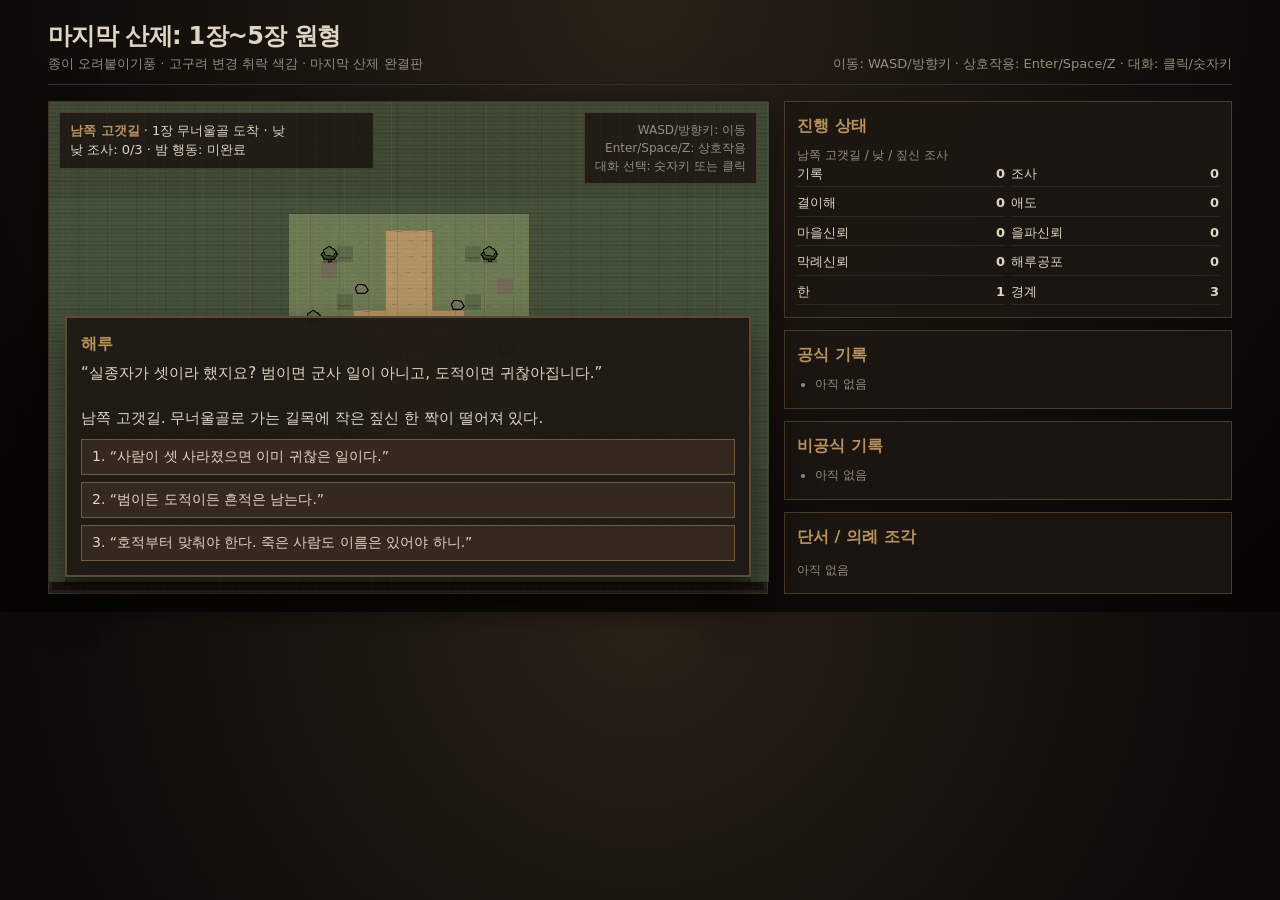
==== commit dd0b62e7: "Add files via upload" ====
--- a/index.html
+++ b/index.html
@@ -1 +1,1393 @@
-<!doctype html><html lang="ko"><head><meta charset="utf-8"><meta name="viewport" content="width=device-width,initial-scale=1"><title>마지막 산제 - 1장~5장 원형 · 종이 질감판</title><style>body{margin:0;background:radial-gradient(circle at 50% 0,#2a2118,#050403);color:#ded4c1;font-family:system-ui,-apple-system,Segoe UI,sans-serif}.wrap{max-width:1220px;margin:auto;padding:18px;display:grid;grid-template-columns:720px 1fr;gap:16px}header{grid-column:1/-1;display:flex;justify-content:space-between;align-items:end;border-bottom:1px solid #2b3434;padding-bottom:10px}h1{margin:0;font-size:24px}.sub{font-size:13px;color:#958c7e}.gamebox{position:relative;background:#1a130d;border:1px solid #3f3327;box-shadow:0 10px 34px #0009}.gamebox:before{content:"";position:absolute;inset:0;pointer-events:none;z-index:4;opacity:.17;background-image:linear-gradient(90deg,#fff4cd24 0 1px,transparent 1px 19px),radial-gradient(circle,#ffebb930 0 1px,transparent 1px);background-size:19px 100%,23px 23px;mix-blend-mode:screen}.gamebox:after{content:"";position:absolute;inset:0;pointer-events:none;z-index:5;background:linear-gradient(#fff2 50%,#0002 50%);background-size:100% 4px;opacity:.15}canvas{display:block;width:720px;height:480px;image-rendering:pixelated;background:#22170f;filter:saturate(.94) contrast(1.08)}.hud,.hint,.card{background:#1c171edd;border:1px solid #4a3b2c}.hud{position:absolute;left:10px;top:10px;min-width:315px;padding:8px 10px;font-size:13px;z-index:6}.hint{position:absolute;right:10px;top:10px;padding:8px 10px;font-size:12px;color:#958c7e;text-align:right;z-index:6}.dialog{position:absolute;left:16px;right:16px;bottom:16px;background:#1f1914f7;border:2px solid #5b4a38;box-shadow:0 8px 0 #0005,0 18px 34px #0009;padding:14px;z-index:7}.speaker{font-weight:800;color:#b7925d;margin-bottom:6px}.text{white-space:pre-wrap;font-size:15px;margin-bottom:10px}.options{display:grid;gap:7px}button{font-family:inherit;color:#ded4c1;background:#35291f;border:1px solid #6e5a40;padding:8px 10px;text-align:left;cursor:pointer}aside{display:flex;flex-direction:column;gap:12px}.card{padding:12px}.card h2{font-size:16px;margin:0 0 8px;color:#b7925d}.small{font-size:12px;color:#958c7e}.meters{display:grid;grid-template-columns:1fr 36px 1fr 36px;gap:6px 12px;font-size:13px;line-height:1.55}.val{text-align:right;color:#eadfc9}ul{margin:6px 0 0 18px;padding:0}li{margin:3px 0;font-size:13px}.pill{display:inline-block;border:1px solid #4a3b2c;padding:2px 6px;margin:2px 2px 0 0;font-size:12px;color:#c8b89a}@media(max-width:980px){.wrap{grid-template-columns:1fr;padding:10px}.gamebox canvas{width:100%;height:auto}.hint{display:none}}</style></head><body><div class="wrap"><header><div><h1>마지막 산제: 1장~5장 원형</h1><div class="sub">종이 오려붙이기풍 · 고구려 변경 취락 색감 · 마지막 산제 완결판</div></div><div class="sub">이동: WASD/방향키 · 상호작용: Enter/Space/Z · 대화: 클릭/숫자키</div></header><section class="gamebox"><canvas id="game" width="1440" height="960"></canvas><div class="hud" id="hud"></div><div class="hint" id="hint"></div><div class="dialog" id="dialog"><div class="speaker" id="speaker"></div><div class="text" id="dialogText"></div><div class="options" id="options"></div></div></section><aside><div class="card"><h2>진행 상태</h2><div id="phaseText" class="small"></div><div class="meters" id="meters"></div></div><div class="card"><h2>공식 기록</h2><ul id="official"></ul></div><div class="card"><h2>비공식 기록</h2><ul id="unofficial"></ul></div><div class="card"><h2>단서 / 의례 조각</h2><div id="cluePills"></div></div></aside></div><script>(()=>{const c=document.getElementById('game'),g=c.getContext('2d'),T=16,W=45,H=30,S=2;g.setTransform(S,0,0,S,0,0);g.imageSmoothingEnabled=false;const $=i=>document.getElementById(i),D={hud:$('hud'),hint:$('hint'),dia:$('dialog'),sp:$('speaker'),tx:$('dialogText'),op:$('options'),ph:$('phaseText'),me:$('meters'),of:$('official'),un:$('unofficial'),cl:$('cluePills')};const C={grass:'#5e7354',grass2:'#4c6248',path:'#967f5d',water:'#516f77',hill:'#415541',stone:'#797970',roof:'#2f4f5e',wall:'#907f65',beam:'#6a3d36',dark:'#211713'};let st={map:'pass',chapter:1,phase:'고갯길 조사',time:'낮',day:0,night:false,dialog:true,keys:{},p:{x:22,y:21.5},tick:0,shoe:false,stats:{기록:0,조사:0,결이해:0,애도:0,마을신뢰:0,을파신뢰:0,막례신뢰:0,해루공포:0,한:0,경계:3},of:[],un:[],clues:[]};function A(t='.'){return Array.from({length:H},()=>Array.from({length:W},()=>t))}function F(m,x1,y1,x2,y2,t){for(let y=y1;y<=y2;y++)for(let x=x1;x<=x2;x++)if(x>=0&&x<W&&y>=0&&y<H)m[y][x]=t}function P(m,x,y,t){if(x>=0&&x<W&&y>=0&&y<H)m[y][x]=t}let maps={pass:A('h'),village:A('.'),north:A('.')};F(maps.pass,15,7,29,23,'.');F(maps.pass,21,8,23,22,'p');F(maps.pass,19,13,25,14,'p');F(maps.pass,20,18,24,19,'p');[[17,10],[28,11],[16,16],[28,18],[19,22],[25,22],[13,11],[31,19]].forEach(a=>P(maps.pass,a[0],a[1],'r'));F(maps.village,0,0,W-1,4,'h');for(let i=0;i<W;i++)P(maps.village,i,H-1,'h');for(let i=0;i<H;i++){P(maps.village,0,i,'h');P(maps.village,W-1,i,'h')}F(maps.village,21,4,23,29,'p');F(maps.village,4,14,40,15,'p');F(maps.village,7,18,40,20,'p');F(maps.village,12,24,32,25,'p');F(maps.village,40,5,41,28,'w');F(maps.village,37,19,41,21,'p');[[4,7],[6,8],[28,7],[30,8],[5,22],[7,24],[39,24],[42,22],[13,23],[30,23],[12,27],[32,26],[27,5],[31,5],[17,27],[37,8]].forEach(a=>P(maps.village,a[0],a[1],'g'));F(maps.north,0,0,W-1,5,'h');F(maps.north,0,25,W-1,H-1,'h');F(maps.north,21,5,23,29,'p');F(maps.north,13,12,32,14,'p');F(maps.north,18,6,28,9,'p');F(maps.north,8,17,25,19,'p');for(let y=6;y<24;y++){P(maps.north,28,y,'w');if(y%4)P(maps.north,29,y,'w')}const loc={pass:[['shoe','피 묻은 짚신',22,18,1.8],['toVillage','무너울골 방향',22,8.5,1.6]],village:[['toPass','남쪽 고갯길',22,28,1.6],['toNorth','북쪽 산길',22,5,1.5],['chief','촌장집',10,16,3],['well','마을 우물',23,12,2],['shaman','무당집',15,10,3],['mill','방앗간',35,18,2.5],['office','관아 임시처소',23,24,3]],north:[['toVillage','무너울골 남쪽 길',22,28,1.6],['valley','물소리 골짜기',22,13,2.3],['shrine','무너진 산제단',22,8,3]]};function name(){return st.map==='pass'?'남쪽 고갯길':st.map==='village'?'무너울골':'북쪽 산길'}function add(arr,v){if(!arr.includes(v))arr.push(v);ref()}function say(s,t,o=[]){st.dialog=true;D.dia.style.display='block';D.sp.textContent=s;D.tx.textContent=t;D.op.innerHTML='';o.forEach((q,i)=>{let b=document.createElement('button');b.textContent=(i+1)+'. '+q[0];b.onclick=q[1];D.op.appendChild(b)})}function close(){st.dialog=false;D.dia.style.display='none'}function res(t){say('결과',t,[['닫는다',close]])}function near(){for(const l of loc[st.map]||[]){let dx=st.p.x-l[2],dy=st.p.y-l[3];if(Math.hypot(dx,dy)<l[4])return l}return null}function go(map,x,y){st.map=map;st.p.x=x;st.p.y=y;ref()}function inter(){let l=near();if(!l)return res('조사할 것이 없다.');let id=l[0];if(id==='toVillage'){go('village',22,26);return res('무너울골에 들어섰다. 마을은 살아 있지만 산 쪽을 보는 눈들이 많다.')}if(id==='toPass'){go('pass',22,9.5);return}if(id==='toNorth'){go('north',22,27);st.chapter=2;st.phase='북쪽 산길 조사';return res('북쪽 산길이 열린다. 물소리 골짜기와 무너진 산제단을 조사할 수 있다.')}if(id==='shoe'){st.shoe=true;st.stats.조사++;st.stats.기록++;add(st.clues,'단서: 아이의 짚신');add(st.clues,'단서: 끊긴 금줄 조각');add(st.of,'아이 실종 흔적');return res('작은 짚신이다. 피는 말랐고, 발자국은 마을에서 산 쪽으로 향한다. 근처 가지에는 낡은 금줄 조각이 걸려 있다.')}if(id==='chief'){st.stats.조사++;add(st.of,'산제 비용 유예');add(st.clues,'단서: 산제 장부');return res('을파의 장부에는 세 해째 비어 있는 산제 비용 칸이 있다.')}if(id==='well'){st.stats.조사++;add(st.clues,'단서: 도리의 이름');add(st.un,'우물가에서 도리 목소리 목격');return res('우물 안쪽이 검게 가라앉는다. 월선은 결국 아이의 이름을 말한다. 도리.')}if(id==='shaman'){st.stats.결이해++;add(st.clues,'의례: 찢어진 제문');add(st.un,'산제는 문을 닫는 의례');return res('막례는 말한다. 산제는 산을 부르는 일이 아니라 산이 마을로 내려오지 않게 문을 닫는 일이었다.')}if(id==='mill'){add(st.clues,'단서: 물레 밑 물소리');return res('물레는 멈춰 있는데 물소리가 난다. 돌확에는 오래된 제물 자국이 남아 있다.')}if(id==='office')return res('낮 조사 3개를 채운 뒤 보고서를 정리할 수 있다.');if(id==='valley')return res('같은 나무를 두 번 지나쳤다. 물소리가 사람 말처럼 부풀어 오른다.');if(id==='shrine')return res('무너진 산제단은 서북쪽을 향해 있다. 어딘가에서 낮은 소리가 난다. 문을 닫아라.')}function rgba(h,a){let n=parseInt(h.slice(1),16);return`rgba(${n>>16&255},${n>>8&255},${n&255},${a})`}function R(a,b,w,h,c){g.fillStyle=c;g.fillRect(Math.round(a),Math.round(b),Math.round(w),Math.round(h))}function tile(i,j,t){let ox=i*T,oy=j*T,base=t==='p'?C.path:t==='w'?C.water:t==='h'?C.hill:t==='g'?C.grass2:t==='r'?C.stone:C.grass;R(ox,oy,T,T,base);if(t==='.'){R(ox+2,oy+3,2,1,rgba('#253b28',.26));R(ox+10,oy+6,2,1,rgba('#172a1d',.34));if((i+j)%5===0)R(ox+7,oy+10,1,1,rgba('#e2d09b',.18))}if(t==='g'){R(ox+3,oy+4,3,1,rgba('#263d2a',.34));R(ox+8,oy+9,4,1,rgba('#75835c',.22))}if(t==='p'){R(ox+1,oy+1,14,1,rgba('#b09a76',.18));R(ox+2,oy+13,12,1,rgba('#35281f',.2));if((i+j)%3===0)R(ox+5,oy+7,3,2,rgba('#5b432f',.24))}if(t==='w'){R(ox+2+(i+j)%3,oy+4,10,1,rgba('#89a4aa',.2));R(ox+5,oy+11,8,1,rgba('#45636d',.18))}}function roof(ox,oy,w,c){R(ox+10,oy+1,w-20,4,'#263743');R(ox+8,oy+5,w-16,7,'#1c3340');R(ox+4,oy+10,w-8,8,'#263f4e');R(ox,oy+17,w,11,c);R(ox+12,oy+7,w-24,2,'#6f8290');for(let xx=ox+8;xx<ox+w-8;xx+=10)R(xx,oy+18,2,9,rgba('#edf0da',.08));R(ox-3,oy+26,w+6,3,'#162833')}function win(a,b){R(a-2,b-2,16,12,C.dark);R(a,b,12,8,'#4f3b2e');R(a+5,b,1,8,'#0006');R(a,b+4,12,1,'#0006');R(a+1,b+1,2,2,'#b6a16b')}function house(i,j,w,h,c='#2f4f5e',wall=C.wall){let ox=i*T,oy=j*T,Wd=w*T,Hh=h*T;R(ox+4,oy+Hh-2,Wd-4,6,'#0004');R(ox+7,oy+Hh-24,Wd-14,11,C.stone);R(ox+10,oy+24,Wd-20,Hh-37,wall);R(ox+8,oy+21,Wd-16,4,C.beam);[ox+12,ox+Wd/2-2,ox+Wd-16].forEach(v=>R(v,oy+24,4,Hh-30,C.beam));roof(ox,oy,Wd,c);R(ox+Wd/2-11,oy+Hh-38,22,26,'#1b1210');win(ox+18,oy+Hh-45);if(Wd>=96)win(ox+Wd-31,oy+Hh-45)}function tree(i,j){let ox=i*T,oy=j*T;R(ox+4,oy+14,10,2,'#0003');R(ox+7,oy+8,3,8,'#513116');R(ox+3,oy+4,10,8,'#233b2a');R(ox+1,oy+7,14,5,'#233b2a');R(ox+4,oy+2,8,8,'#345236');R(ox+6,oy+3,3,1,'#5c7051')}function stone(i,j){let ox=i*T,oy=j*T;R(ox+2,oy+9,12,5,'#6f706a');R(ox+4,oy+6,8,4,'#85857e')}function well(i,j){let ox=i*T,oy=j*T;R(ox+1,oy+10,14,3,'#55534d');R(ox+2,oy+6,12,8,'#7d7a71');R(ox+4,oy+8,8,4,'#203642');R(ox+3,oy+2,2,8,'#4f3826');R(ox+11,oy+2,2,8,'#4f3826');R(ox+2,oy+2,12,2,'#6a4a2f')}function person(px,py,c='#3f5965',hair='#211712',small=false){let ox=px*T,oy=py*T,s=small?.82:1;R(ox+3,oy+13,10*s,3,'#0004');R(ox+4,oy+1,8*s,4,hair);R(ox+5,oy+3,7*s,6,'#c99c70');R(ox+4,oy+9,9*s,8*s,c);R(ox+4,oy+17,3,4,'#2b211b');R(ox+10*s,oy+17,3,4,'#2b211b')}function props(){if(st.map==='village'){house(6,10,8,7,'#2e5262');house(12,5,7,5,'#6b5d48','#7f6d56');house(18,19,10,8,'#263f4e','#9a8365');house(32,14,7,7,'#5b4532','#816b50');well(23,12);[[4,7],[6,8],[28,7],[30,8],[5,22],[7,24],[39,24],[42,22],[13,23],[30,23],[12,27],[32,26]].forEach(a=>tree(a[0],a[1]));person(10.8,16.2,'#4e6680');person(16.2,10.2,'#705f86','#d7d0be');person(25.5,12.3,'#76546e');person(28+Math.sin(st.tick/55)*.25,19.3,'#9a7d4c','#211712',true);person(31+Math.cos(st.tick/65)*.25,18.7,'#8d6f49','#211712',true)}else if(st.map==='north'){[[6,8],[8,9],[10,10],[35,7],[38,8],[5,22],[7,23],[34,22],[40,22],[14,6],[31,5]].forEach(a=>tree(a[0],a[1]));house(17,5,12,5,'#6e5645','#797970');stone(18,15);stone(26,12)}else{[[8,8],[10,16],[34,12],[32,21],[16,23],[28,6],[13,11],[31,18]].forEach(a=>tree(a[0],a[1]));stone(17,10);stone(28,18);if(!st.shoe){R(22*T+5,18*T+7,8,4,'#9a7c56');R(22*T+6,18*T+8,6,3,'#d6c39b');R(22*T+10,18*T+8,4,1,'#8b3d36')}}}function draw(){g.setTransform(S,0,0,S,0,0);g.clearRect(0,0,720,480);let m=maps[st.map];for(let j=0;j<H;j++)for(let i=0;i<W;i++)tile(i,j,m[j][i]);props();person(st.p.x,st.p.y);person(st.p.x-1.2,st.p.y+.7,'#53625e');let l=near();if(l){R(l[2]*T+5,l[3]*T-16,7,10,'#d7b66d');R(l[2]*T+7,l[3]*T-14,2,5,'#261a10')}for(let n=0;n<70;n++)R((n*97+st.tick)%720,(n*43)%480,1,1,rgba('#fff0c8',.07));D.hud.innerHTML='<b>'+name()+'</b> · '+st.chapter+'장 '+st.phase+' · '+st.time+'<br>'+(st.map==='village'?'낮 조사: '+st.day+'/3 · 밤 행동: '+(st.night?'완료':'미완료'):(l?'상호작용: '+l[1]:'이동 중'));D.hint.innerHTML='WASD/방향키: 이동<br>Enter/Space/Z: 상호작용<br>대화 선택: 숫자키 또는 클릭'}function ref(){D.ph.textContent=name()+' / '+st.time+' / '+st.chapter+'장 '+st.phase;let a=Object.entries(st.stats),h='';for(let i=0;i<a.length;i+=2){let p=a[i],q=a[i+1]||['',''];h+='<span>'+p[0]+'</span><span class="val">'+p[1]+'</span><span>'+q[0]+'</span><span class="val">'+q[1]+'</span>'}D.me.innerHTML=h;D.of.innerHTML=st.of.length?st.of.map(v=>'<li>'+v+'</li>').join(''):'<li class="small">없음</li>';D.un.innerHTML=st.un.length?st.un.map(v=>'<li>'+v+'</li>').join(''):'<li class="small">없음</li>';D.cl.innerHTML=st.clues.length?st.clues.map(v=>'<span class="pill">'+v+'</span>').join(''):'<span class="pill">없음</span>'}function move(){if(st.dialog)return;let dx=0,dy=0;if(st.keys.ArrowLeft||st.keys.a)dx--;if(st.keys.ArrowRight||st.keys.d)dx++;if(st.keys.ArrowUp||st.keys.w)dy--;if(st.keys.ArrowDown||st.keys.s)dy++;if(dx||dy){let sp=.075/(dx&&dy?1.414:1),nx=st.p.x+dx*sp,ny=st.p.y+dy*sp;if(nx>1&&nx<W-2)st.p.x=nx;if(ny>1&&ny<H-2)st.p.y=ny}}function loop(){st.tick++;move();draw();requestAnimationFrame(loop)}document.addEventListener('keydown',e=>{st.keys[e.key]=true;if(['Enter',' ','z','Z'].includes(e.key)){e.preventDefault();if(st.dialog){let b=D.op.querySelector('button');if(b)b.click()}else inter()}if(/^[1-9]$/.test(e.key)&&st.dialog){let b=D.op.children[+e.key-1];if(b)b.click()}});document.addEventListener('keyup',e=>st.keys[e.key]=false);say('해루','“실종자가 셋이라 했지요? 범이면 군사 일이 아니고, 도적이면 귀찮아집니다.”\n\n남쪽 고갯길. 무너울골로 가는 길목에 작은 짚신 한 짝이 떨어져 있다.',[['조작 시작',close]]);ref();loop()})();</script></body></html>+<!doctype html>
+<html lang="ko">
+<head>
+<meta charset="utf-8" />
+<meta name="viewport" content="width=device-width, initial-scale=1" />
+<title>마지막 산제 - 1장~5장 원형 · 종이 질감판</title>
+<style>
+:root{
+  --bg:#070908;--panel:#101515;--panel2:#151b1b;--line:#2b3434;--text:#ded4c1;
+  --muted:#958c7e;--accent:#b7925d;--good:#6d8766;--bad:#9b5955;--blue:#647b85;
+}
+*{box-sizing:border-box}
+body{margin:0;background:radial-gradient(circle at 50% 0%,#151a19,#080b0b 62%,#030404 100%);color:var(--text);font-family:system-ui,-apple-system,BlinkMacSystemFont,"Segoe UI",sans-serif;line-height:1.5}
+.wrap{max-width:1220px;margin:0 auto;padding:18px;display:grid;grid-template-columns:720px 1fr;gap:16px}
+header{grid-column:1/-1;display:flex;justify-content:space-between;gap:12px;align-items:end;border-bottom:1px solid var(--line);padding-bottom:10px}
+h1{margin:0;font-size:24px;letter-spacing:-.03em}.sub{font-size:13px;color:var(--muted)}
+.gamebox{position:relative;background:#030506;border:1px solid var(--line);box-shadow:0 8px 28px rgba(0,0,0,.48),inset 0 0 0 2px rgba(255,255,255,.025)}
+.gamebox:after{content:"";position:absolute;inset:0;pointer-events:none;background:linear-gradient(rgba(255,255,255,.010) 50%,rgba(0,0,0,.052) 50%);background-size:100% 4px;mix-blend-mode:soft-light}
+canvas{display:block;width:720px;height:480px;image-rendering:pixelated;background:#0b1110;filter:saturate(.96) brightness(1.02) contrast(1.03)}
+.hud{position:absolute;left:10px;top:10px;min-width:315px;background:rgba(12,16,18,.84);border:1px solid rgba(255,255,255,.16);padding:8px 10px;font-size:13px;z-index:2}.hud b{color:var(--accent)}
+.hint{position:absolute;right:10px;top:10px;background:rgba(12,16,18,.80);border:1px solid rgba(255,255,255,.16);padding:8px 10px;font-size:12px;color:var(--muted);text-align:right;z-index:2}
+.toast{position:absolute;left:50%;top:54px;transform:translateX(-50%);display:none;background:#15191e;border:1px solid var(--accent);color:#f7e8c9;padding:8px 12px;font-size:13px;z-index:6;max-width:640px;text-align:center}
+.dialog{position:absolute;left:16px;right:16px;bottom:16px;display:none;background:rgba(18,22,28,.98);border:2px solid #4d5867;box-shadow:0 8px 26px rgba(0,0,0,.55);padding:14px;z-index:5}.speaker{font-weight:800;color:var(--accent);margin-bottom:6px}.text{white-space:pre-wrap;font-size:15px;margin-bottom:10px}.options{display:grid;gap:7px}
+button{font-family:inherit;color:var(--text);background:#283141;border:1px solid #5b6778;padding:8px 10px;text-align:left;cursor:pointer;font-size:14px}button:hover,button:focus{background:#364154;outline:1px solid var(--accent)}button.primary{background:#44382a;border-color:#85673b}.selected{outline:2px solid var(--accent)!important;background:#3e3429!important}
+aside{display:flex;flex-direction:column;gap:12px}.card{background:var(--panel);border:1px solid var(--line);padding:12px}.card h2{font-size:16px;margin:0 0 8px;color:var(--accent)}.small{font-size:12px;color:var(--muted)}ul{margin:6px 0 0 18px;padding:0}li{margin:3px 0;font-size:13px}.meters{display:grid;grid-template-columns:1fr 1fr;gap:6px;font-size:13px}.meter{display:flex;justify-content:space-between;border-bottom:1px solid rgba(255,255,255,.08);padding-bottom:3px}.pill{display:inline-block;border:1px solid var(--line);padding:2px 6px;margin:2px 2px 0 0;font-size:12px;color:var(--muted)}
+.report{display:none;position:absolute;inset:0;background:rgba(8,10,14,.97);padding:20px;overflow:auto;z-index:7}.report h2{margin-top:0;color:var(--accent)}.reportGroup{margin:14px 0;padding:12px;border:1px solid var(--line);background:#171b22}.choices{display:grid;grid-template-columns:repeat(2,minmax(0,1fr));gap:8px;margin-top:8px}.footerBtns{display:flex;gap:8px;justify-content:flex-end;margin-top:14px}
+@media(max-width:980px){.wrap{grid-template-columns:1fr}.gamebox canvas{width:100%;height:auto}.hint{display:none}}
+
+/* Paper-cut visual pass */
+body{background:#0b0907;background-image:radial-gradient(circle at 50% 0%,#2a2118,#100d0a 60%,#050403 100%)}
+.gamebox{background:#1a130d;border-color:#3f3327;box-shadow:0 10px 34px rgba(0,0,0,.56),inset 0 0 0 3px rgba(230,205,160,.06)}
+.gamebox:before{content:"";position:absolute;inset:0;pointer-events:none;z-index:3;opacity:.13;background-image:linear-gradient(90deg,rgba(255,244,205,.14) 0 1px,transparent 1px 19px),radial-gradient(circle,rgba(255,235,185,.19) 0 1px,transparent 1px);background-size:19px 100%,23px 23px;mix-blend-mode:screen}
+canvas{background:#22170f;filter:saturate(.94) contrast(1.07)}
+.dialog,.report{background:rgba(31,25,20,.97);border-color:#5b4a38;box-shadow:0 8px 0 rgba(0,0,0,.28),0 18px 34px rgba(0,0,0,.55)}
+button{background:#35291f;border-color:#6e5a40}button:hover,button:focus{background:#493728}.card,.hud,.hint{background:rgba(28,23,18,.86);border-color:#4a3b2c}
+
+
+.cutscene{position:absolute;inset:0;display:none;z-index:6;pointer-events:auto;overflow:hidden;background:rgba(10,7,5,.28)}
+.cutscene:before{content:"";position:absolute;inset:-8%;background:radial-gradient(circle at var(--cx,50%) var(--cy,52%),rgba(245,218,160,.18) 0 7%,rgba(35,24,15,.15) 26%,rgba(4,3,2,.72) 78%);filter:blur(.2px)}
+.cutscene:after{content:"";position:absolute;left:0;right:0;top:0;bottom:0;background:linear-gradient(transparent 0 72%,rgba(0,0,0,.58) 72% 100%),linear-gradient(rgba(255,244,210,.035),rgba(0,0,0,.055));mix-blend-mode:multiply}
+.cutpiece{position:absolute;border:2px solid #1b120b;background:#c7aa72;box-shadow:6px 8px 0 rgba(0,0,0,.28);transform:rotate(-3deg);opacity:.95}
+.cutpiece.dark{background:#1e211b;border-color:#0b0a08;box-shadow:5px 6px 0 rgba(0,0,0,.45)}
+.cutpiece.red{background:#7e3934}.cutpiece.blue{background:#334e5c}.cutpiece.rope{height:3px;background:#d1bf7c;border-width:0;box-shadow:none;transform:rotate(2deg)}
+.cutcaption{position:absolute;left:24px;right:24px;bottom:24px;z-index:2;border:2px solid #5b4a38;background:rgba(31,25,20,.96);padding:13px 15px;box-shadow:0 8px 0 rgba(0,0,0,.30),0 18px 34px rgba(0,0,0,.55)}
+.cuttitle{font-weight:800;color:#d3ad70;margin-bottom:4px}.cuttext{white-space:pre-wrap;color:#eee0c8;font-size:15px;line-height:1.55}
+.cutskip{position:absolute;right:16px;top:14px;z-index:2;color:#c4b18e;font-size:12px;background:rgba(0,0,0,.32);border:1px solid rgba(255,255,255,.18);padding:4px 8px}
+
+.cutNext{position:absolute;right:24px;bottom:24px;z-index:4;min-width:86px;text-align:center;background:#6b4e2f;border:2px solid #c39b62;color:#fff0d0;font-weight:800;box-shadow:0 5px 0 rgba(0,0,0,.35);animation:nextPulse 1.4s ease-in-out infinite}
+.cutNext:hover,.cutNext:focus{background:#805f39;outline:2px solid #ead09c}
+@keyframes nextPulse{0%,100%{transform:translateY(0)}50%{transform:translateY(-2px)}}
+.cutactor{position:absolute;z-index:2;width:30px;height:42px;left:0;top:0;filter:drop-shadow(4px 6px 0 rgba(0,0,0,.34));animation:actorMove 1.35s ease-out forwards;animation-delay:var(--delay,0s);opacity:0;transform:translate(var(--sx),var(--sy)) scale(var(--scale,1))}
+.cutactor:before{content:"";position:absolute;left:7px;top:2px;width:16px;height:14px;border:2px solid #1c120b;background:#d0a870;border-radius:8px 8px 6px 6px;box-shadow:inset 0 -3px 0 rgba(0,0,0,.12)}
+.cutactor:after{content:"";position:absolute;left:5px;top:16px;width:20px;height:20px;border:2px solid #1c120b;background:#445c63;border-radius:5px 5px 4px 4px;box-shadow:inset 0 -4px 0 rgba(0,0,0,.18)}
+.cutactor .leg{position:absolute;top:35px;width:7px;height:8px;background:#28201a;border:2px solid #1c120b}.cutactor .l1{left:6px}.cutactor .l2{right:6px}
+.cutactor .arm{position:absolute;top:19px;width:6px;height:13px;background:#d0a870;border:2px solid #1c120b}.cutactor .a1{left:0;transform:rotate(13deg)}.cutactor .a2{right:0;transform:rotate(-13deg)}
+.cutactor.player:after{background:#3f5965}.cutactor.haeru:after{background:#53625e}.cutactor.chief:after{background:#7a4d3a}.cutactor.shaman:after{background:#393331}.cutactor.wolseon:after{background:#6d4a58}.cutactor.hunter:after{background:#463424}.cutactor.child{--scale:.78}.cutactor.child:after{background:#5e6f80}.cutactor.shadow:before{background:#151716;border-color:#090807}.cutactor.shadow:after{background:#101211;border-color:#090807}.cutactor .hair{position:absolute;left:5px;top:0;width:20px;height:8px;background:#211712;border:2px solid #1c120b;border-radius:9px 9px 3px 3px;z-index:1}.cutactor.child .hair{background:#33221a}
+@keyframes actorMove{0%{opacity:0;transform:translate(var(--sx),var(--sy)) scale(var(--scale,1))}18%{opacity:1}72%{opacity:1;transform:translate(var(--ex),var(--ey)) scale(var(--scale,1))}100%{opacity:1;transform:translate(var(--ex),var(--ey)) scale(var(--scale,1))}}
+.cutpiece{animation:paperJolt 1.2s ease-out both}.cutpiece:nth-of-type(odd){animation-delay:.08s}.cutpiece:nth-of-type(even){animation-delay:.18s}
+@keyframes paperJolt{0%{opacity:0;transform:translateY(8px) rotate(-6deg)}50%{opacity:1}100%{opacity:.95}}
+
+</style>
+</head>
+<body>
+<div class="wrap">
+<header>
+  <div><h1>마지막 산제: 1장~5장 원형</h1><div class="sub">종이 오려붙이기풍 · 고구려 변경 취락 색감 · 마지막 산제 완결판</div></div>
+  <div class="sub">이동: WASD/방향키 · 상호작용: Enter/Space/Z · 대화: 클릭/숫자키</div>
+</header>
+<section class="gamebox">
+  <canvas id="game" width="1440" height="960"></canvas>
+  <div class="hud" id="hud"></div><div class="hint" id="hint"></div><div class="toast" id="toast"></div>
+  <div class="cutscene" id="cutscene"><div class="cutskip">컷신 진행</div><button class="cutNext" id="cutNext">다음</button><div class="cutcaption"><div class="cuttitle" id="cutTitle"></div><div class="cuttext" id="cutText"></div></div></div>
+  <div class="dialog" id="dialog"><div class="speaker" id="speaker"></div><div class="text" id="dialogText"></div><div class="options" id="options"></div></div>
+  <div class="report" id="reportPanel"><h2 id="reportTitle">보고서 작성</h2><p class="small" id="reportIntro">관아에 올릴 수 있는 말만 선택합니다. 실제로 본 것과 반드시 같을 필요는 없습니다.</p><div id="reportGroups"></div><div class="footerBtns"><button id="finishReport" class="primary">보고서 제출</button></div></div>
+</section>
+<aside>
+  <div class="card"><h2>진행 상태</h2><div id="phaseText" class="small"></div><div class="meters" id="meters"></div></div>
+  <div class="card"><h2>공식 기록</h2><ul id="official"></ul></div>
+  <div class="card"><h2>비공식 기록</h2><ul id="unofficial"></ul></div>
+  <div class="card"><h2>단서 / 의례 조각</h2><div id="cluePills"></div></div>
+</aside>
+</div>
+<script>
+(() => {
+'use strict';
+const canvas=document.getElementById('game');
+const ctx=canvas.getContext('2d');
+const VIEW_W=720, VIEW_H=480, SCALE=2, TILE=16, W=45, H=30;
+ctx.setTransform(SCALE,0,0,SCALE,0,0);ctx.imageSmoothingEnabled=false;
+const byId=id=>document.getElementById(id);
+const dom={hud:byId('hud'),hint:byId('hint'),toast:byId('toast'),cutscene:byId('cutscene'),cutTitle:byId('cutTitle'),cutText:byId('cutText'),cutNext:byId('cutNext'),dialog:byId('dialog'),speaker:byId('speaker'),text:byId('dialogText'),options:byId('options'),reportPanel:byId('reportPanel'),reportTitle:byId('reportTitle'),reportIntro:byId('reportIntro'),reportGroups:byId('reportGroups'),finishReport:byId('finishReport'),meters:byId('meters'),official:byId('official'),unofficial:byId('unofficial'),cluePills:byId('cluePills'),phaseText:byId('phaseText')};
+const pal={grass:'#5e7354',grass2:'#4c6248',path:'#967f5d',path2:'#77654e',water:'#516f77',water2:'#314d58',hill:'#415541',hill2:'#2b3a30',roof:'#2f4f5e',roof2:'#1c3340',wall:'#907f65',wood:'#5a4030',beam:'#6a3d36',stone:'#797970',shrine:'#6e5645',blood:'#774142'};
+const state={chapter:1,map:'pass',phase:'pass',time:'낮',dialogOpen:false,locked:false,dayInvestigations:0,maxDayInvestigations:3,ch2DayActions:0,maxCh2DayActions:4,nightActionDone:false,visited:{},chapterVisited:{},flags:{shoe:false,enteredVillage:false,ch1Report:false,ch2Started:false,ch2Conflict:false,ch2Crisis:false,ch2Report:false},player:{x:22,y:21.5,rx:22,ry:21.5,dir:'up',moving:false},stats:{기록:0,조사:0,결이해:0,애도:0,마을신뢰:0,을파신뢰:0,막례신뢰:0,해루공포:0,한:1,경계:3},official:[],unofficial:[],clues:[],ritual:[],report:{cause:null,measure:null,missing:null}};
+
+
+const cutsceneSeen=new Set();
+const cutscenes={
+  wellCommotion:{title:'우물가 소란',text:'아이들의 노래가 한 박자 늦어진다.\n우물 안쪽이 검게 가라앉고, 월선이 고개를 든다.\n\n“도리가… 같이 불렀어요.”',cx:'48%',cy:'44%',pieces:[['blue',332,178,38,34],['dark',350,210,22,28],['rope',285,224,155,3],['red',262,238,22,12]]},
+  ch2Conflict:{title:'을파와 막례',text:'우물가 사람들이 둘러선다.\n을파는 장부를 쥐고, 막례는 끊어진 금줄을 든다.\n둘의 말 사이에서 마을이 둘로 갈라진다.',cx:'46%',cy:'51%',pieces:[['red',270,190,36,42],['dark',405,186,34,46],['rope',300,238,146,3]]},
+  ch2CrisisPrompt:{title:'벌목터 소란',text:'도끼를 든 청년이 북쪽 길로 오른다.\n그루터기 위 금줄 조각이 뒤늦게 흔들린다.\n숲 안쪽에서 마른 나무가 꺾이는 소리가 난다.',cx:'32%',cy:'48%',pieces:[['dark',176,172,120,20],['red',215,145,11,58],['rope',170,214,122,3]]},
+  valley:{title:'물소리 골짜기',text:'낮인데도 물소리가 너무 크다.\n해루가 뒤돌아본다. 방금 지나온 나무가 다시 앞에 서 있다.\n\n“방금 이 나무, 지나오지 않았습니까?”',cx:'53%',cy:'42%',pieces:[['blue',340,165,126,14],['blue',300,215,144,10],['dark',384,178,24,46]]},
+  lumber:{title:'금기를 벤 자리',text:'그루터기마다 오래된 금줄 자국이 남아 있다.\n베어진 나무 단면은 밝은데, 도끼 주변 흙만 어둡다.',cx:'28%',cy:'52%',pieces:[['dark',162,230,132,19],['red',208,180,10,56],['rope',150,218,148,3]]},
+  shrine:{title:'무너진 산제단',text:'제단의 돌이 산 쪽이 아니라 서북쪽을 향해 있다.\n피를 담던 홈에 먼지가 고여 있다.\n어딘가에서 낮은 소리가 난다.\n\n“문을 닫아라.”',cx:'50%',cy:'32%',pieces:[['dark',318,142,128,24],['red',352,96,12,76],['red',398,96,12,76],['rope',300,135,165,3]]},
+  nightMill:{title:'방앗간의 밤',text:'멈춰 있던 물레가 한 번, 천천히 돈다.\n물소리가 사람 숨처럼 커진다.\n\n“집에 가려 했는데…”',cx:'77%',cy:'62%',pieces:[['blue',476,235,38,38],['dark',500,214,44,22],['rope',455,280,90,3]]},
+  nightWell:{title:'우물의 밤',text:'우물 속에서 이름이 한 박자 늦게 돌아온다.\n월선의 목소리와 아이의 목소리가 겹친다.',cx:'51%',cy:'42%',pieces:[['blue',332,178,34,34],['dark',346,196,28,18],['rope',307,218,90,3]]},
+  nightShaman:{title:'무당집의 밤',text:'막례가 금줄을 맨다.\n종이 부적이 바람 없이 흔들리고, 방울은 소리 없이 떤다.',cx:'34%',cy:'32%',pieces:[['dark',245,122,70,36],['rope',225,170,120,3],['red',270,160,15,18]]},
+  ch2NightWell:{title:'우물의 밤',text:'월선이 도리의 이름을 부른다.\n물 밑에서 같은 이름이, 조금 더 어린 목소리로 되돌아온다.',cx:'51%',cy:'42%',pieces:[['blue',332,178,34,34],['dark',346,196,28,18],['rope',307,218,90,3]]},
+  ch2NightMill:{title:'방앗간 돌확',text:'물레는 멈춰 있다. 그런데 물소리만 계속 난다.\n돌확 위로 검은 털 하나가 떠오른다.',cx:'77%',cy:'62%',pieces:[['blue',476,235,38,38],['dark',500,214,44,22],['rope',455,280,90,3]]},
+  ch2NightShaman:{title:'막례의 밤',text:'무당집 앞 금줄이 한 겹 더 매인다.\n막례는 산제단 쪽을 보며 이름을 삼킨다.',cx:'34%',cy:'32%',pieces:[['dark',245,122,70,36],['rope',225,170,120,3],['red',270,160,15,18]]},
+  ch2NightShrine:{title:'산제단의 밤',text:'무너진 제단의 발톱 자국이 젖어 있다.\n보이지 않는 큰 그림자가 제단 뒤로 비친다.\n\n“문이 열려 있다.”',cx:'50%',cy:'32%',pieces:[['dark',318,142,128,24],['red',352,96,12,76],['red',398,96,12,76],['rope',300,135,165,3]]},
+  ch3Trap:{title:'사량의 덫',text:'덫이 길 옆에 낮게 벌어져 있다.\n핏자국은 덫 안이 아니라 밖으로 이어진다.\n숲 뒤에서 사량이 모습을 드러낸다.',cx:'31%',cy:'48%',pieces:[['dark',183,205,90,20],['red',225,160,10,58],['rope',172,226,120,3]]},
+  ch3Voice:{title:'아이 목소리 길',text:'아이 그림자가 나무 사이를 지나간다.\n따라가려 하자 같은 나무가 다시 앞에 선다.\n목소리는 가까운데 발자국은 점점 작아진다.',cx:'50%',cy:'42%',pieces:[['dark',348,160,18,38],['blue',318,204,110,9],['rope',310,228,128,3]]},
+  ch3NightVoice:{title:'도리의 밤 목소리',text:'도리의 목소리가 아주 가까이서 들린다.\n그러나 발소리는 하나가 아니다.\n작은 길들이 숲속에서 입을 연다.',cx:'50%',cy:'42%',pieces:[['dark',348,160,18,38],['blue',318,204,110,9],['rope',310,228,128,3]]},
+  ch3NightTrap:{title:'밤의 덫',text:'덫에 걸린 것은 짐승이 아니다.\n마루의 목소리가 쇠 이빨 사이에서 끊어진다.',cx:'31%',cy:'48%',pieces:[['dark',183,205,90,20],['red',225,160,10,58],['rope',172,226,120,3]]},
+  ch3NightTree:{title:'표식 나무의 밤',text:'나무 상처가 새로 젖어 있다.\n뿌리 아래에서 소미의 천 조각이 바람 없이 흔들린다.',cx:'54%',cy:'29%',pieces:[['dark',360,98,40,92],['red',376,132,8,30],['rope',330,170,120,3]]},
+  ch3NightDeep:{title:'깊은 숲길',text:'깊은 숲에서 아이가 서 있다.\n얼굴은 보이지 않는다.\n\n“같이 가면 집에 갈 수 있어요.”',cx:'50%',cy:'36%',pieces:[['dark',350,120,20,55],['blue',310,192,118,9],['rope',300,214,140,3]]}
+};
+function actorDataForCutscene(id){
+  const A={
+    wellCommotion:[['child',300,165,326,180,0],['child',360,168,344,182,.12],['wolseon',265,200,288,202,.18],['player',220,260,250,235,.28],['haeru',190,265,222,245,.38]],
+    ch2Conflict:[['chief',282,188,312,188,0],['shaman',426,188,394,190,0],['player',340,260,340,226,.20],['haeru',315,266,318,238,.32]],
+    ch2CrisisPrompt:[['chief',250,222,285,218,0],['hunter',172,234,202,220,.12],['player',330,275,295,238,.25],['haeru',355,280,320,246,.36]],
+    valley:[['haeru',390,245,360,222,0],['player',330,250,342,222,.12],['shadow',420,178,392,178,.20]],
+    lumber:[['chief',245,250,218,222,0],['player',310,268,270,242,.14],['haeru',335,272,298,248,.27]],
+    shrine:[['shaman',290,245,330,205,0],['player',235,260,300,225,.14],['haeru',210,270,275,236,.26],['shadow',430,130,398,120,.38]],
+    nightMill:[['player',405,292,462,252,0],['haeru',380,300,438,262,.12],['child',512,234,500,234,.34]],
+    nightWell:[['wolseon',296,238,330,208,0],['child',378,203,355,198,.26],['player',230,270,285,230,.38]],
+    nightShaman:[['shaman',285,215,260,185,0],['player',355,272,310,232,.16],['haeru',380,276,335,242,.28]],
+    ch2NightWell:[['wolseon',292,238,328,210,0],['child',374,204,352,198,.24],['player',230,270,285,230,.36]],
+    ch2NightMill:[['player',405,292,462,252,0],['haeru',380,300,438,262,.12],['shadow',525,226,505,226,.34]],
+    ch2NightShaman:[['shaman',284,216,260,185,0],['player',355,272,310,232,.16],['haeru',380,276,335,242,.28]],
+    ch2NightShrine:[['player',250,262,315,220,0],['haeru',220,270,285,232,.12],['shadow',450,118,400,122,.32]],
+    ch3Trap:[['hunter',185,248,226,213,0],['player',325,275,270,238,.14],['haeru',350,282,295,248,.28]],
+    ch3Voice:[['child',390,172,350,178,0],['player',290,260,330,225,.18],['haeru',260,272,302,238,.32]],
+    ch3NightVoice:[['child',390,172,350,178,0],['shadow',430,180,380,188,.16],['player',292,262,330,226,.30],['haeru',260,272,302,238,.42]],
+    ch3NightTrap:[['hunter',190,248,225,214,0],['shadow',260,226,230,223,.20],['player',330,274,280,238,.34]],
+    ch3NightTree:[['shaman',295,245,338,202,0],['shadow',410,130,380,136,.18],['player',250,264,310,226,.32]],
+    ch3NightDeep:[['child',370,150,350,160,0],['shadow',420,170,384,178,.14],['player',290,270,330,230,.32],['haeru',260,278,300,244,.44]]
+  };
+  return A[id]||[['player',260,260,315,230,0],['haeru',230,268,286,242,.16]];
+}
+function makeCutActor(a){
+  const [kind,sx,sy,ex,ey,delay]=a;
+  const d=document.createElement('div');
+  d.className='cutactor '+kind;
+  d.style.setProperty('--sx',sx+'px'); d.style.setProperty('--sy',sy+'px');
+  d.style.setProperty('--ex',ex+'px'); d.style.setProperty('--ey',ey+'px');
+  d.style.setProperty('--delay',(delay||0)+'s');
+  d.innerHTML='<span class="hair"></span><span class="arm a1"></span><span class="arm a2"></span><span class="leg l1"></span><span class="leg l2"></span>';
+  return d;
+}
+function playCutscene(id,next){
+  const cs=cutscenes[id];
+  if(!cs){next();return}
+  state.dialogOpen=true; state.locked=true; keysDown.clear();
+  dom.cutscene.style.display='block'; dom.cutscene.style.setProperty('--cx',cs.cx||'50%'); dom.cutscene.style.setProperty('--cy',cs.cy||'50%');
+  dom.cutTitle.textContent=cs.title; dom.cutText.textContent=cs.text;
+  [...dom.cutscene.querySelectorAll('.cutpiece,.cutactor')].forEach(e=>e.remove());
+  (cs.pieces||[]).forEach((p,i)=>{const d=document.createElement('div');d.className='cutpiece '+p[0];d.style.left=p[1]+'px';d.style.top=p[2]+'px';d.style.width=p[3]+'px';d.style.height=p[4]+'px';d.style.transform='rotate('+(-5+i*3)+'deg)';dom.cutscene.appendChild(d)});
+  actorDataForCutscene(id).forEach(a=>dom.cutscene.appendChild(makeCutActor(a)));
+  const finish=()=>{dom.cutscene.style.display='none';state.locked=false;state.dialogOpen=false;dom.cutNext.onclick=null;next()};
+  dom.cutNext.onclick=finish;
+  dom.cutNext.focus({preventScroll:true});
+}
+function showSceneAfterCutscene(id,override){showScene(id,override,true)}
+function makeMap(t='.'){return Array.from({length:H},()=>Array.from({length:W},()=>t))}
+function fill(m,x1,y1,x2,y2,t){for(let y=y1;y<=y2;y++)for(let x=x1;x<=x2;x++)if(x>=0&&x<W&&y>=0&&y<H)m[y][x]=t}
+function setp(m,x,y,t){if(x>=0&&x<W&&y>=0&&y<H)m[y][x]=t}
+const maps={pass:makeMap('.'),village:makeMap('.'),north:makeMap('.')};buildPass();buildVillage();buildNorth();
+function buildPass(){const m=maps.pass;fill(m,0,0,W-1,H-1,'h');fill(m,15,7,29,23,'.');fill(m,18,9,26,21,'.');fill(m,21,8,23,22,'p');fill(m,19,13,25,14,'p');fill(m,20,18,24,19,'p');for(let y=8;y<=22;y++){if(y%3===0){setp(m,18,y,'g');setp(m,26,y,'g')}}[[17,10],[28,11],[16,16],[28,18],[19,22],[25,22]].forEach(([x,y])=>setp(m,x,y,'r'));border(m)}
+function buildVillage(){const m=maps.village;fill(m,0,0,W-1,H-1,'.');fill(m,0,0,W-1,4,'h');border(m);fill(m,21,4,23,29,'p');fill(m,4,14,40,15,'p');fill(m,7,18,40,20,'p');fill(m,12,24,32,25,'p');fill(m,8,15,12,17,'p');fill(m,14,9,17,13,'p');fill(m,20,22,25,27,'p');fill(m,31,17,39,22,'p');fill(m,40,5,41,28,'w');fill(m,38,20,41,20,'p');fill(m,37,19,41,21,'p');[[4,7],[6,8],[28,7],[30,8],[5,22],[7,24],[39,24],[42,22],[13,23],[30,23],[12,27],[32,26],[27,5],[31,5],[17,27],[5,5]].forEach(([x,y])=>setp(m,x,y,'g'))}
+function buildNorth(){const m=maps.north;fill(m,0,0,W-1,H-1,'.');fill(m,0,0,W-1,5,'h');fill(m,0,25,W-1,H-1,'h');border(m);fill(m,21,23,23,29,'p');fill(m,21,5,23,24,'p');fill(m,13,12,32,14,'p');fill(m,8,17,25,19,'p');fill(m,8,13,11,19,'p');fill(m,30,11,36,16,'p');fill(m,18,6,28,9,'p');for(let y=6;y<24;y++){setp(m,28,y,'w');if(y%4!==0)setp(m,29,y,'w')}fill(m,26,13,30,14,'p');[[4,6],[7,7],[10,8],[35,7],[38,8],[5,22],[7,23],[34,22],[40,22],[14,6],[31,5],[16,22],[25,21],[33,19],[39,15]].forEach(([x,y])=>setp(m,x,y,'g'));for(let x=4;x<41;x+=4)setp(m,x,4,'h')}
+function border(m){for(let x=0;x<W;x++){setp(m,x,0,'h');setp(m,x,H-1,'h')}for(let y=0;y<H;y++){setp(m,0,y,'h');setp(m,W-1,y,'h')}}
+function k(x,y){return x+','+y}
+function block(set,x,y,w,h){for(let yy=y;yy<y+h;yy++)for(let xx=x;xx<x+w;xx++)set.add(k(xx,yy))}
+function colliders(){const s=new Set(),m=maps[state.map];for(let y=0;y<H;y++)for(let x=0;x<W;x++)if(['h','w','g','r'].includes(m[y][x]))s.add(k(x,y));if(state.map==='village'){block(s,6,10,8,5);block(s,12,5,7,4);block(s,18,19,10,4);block(s,32,14,7,4)}if(state.map==='north'){block(s,17,5,12,4);block(s,7,12,6,5);block(s,32,10,6,5)}return s}
+const locations={
+ pass:[{id:'shoe',name:'피 묻은 짚신',x:22,y:16,radius:1.5,phases:['pass']},{id:'toVillage',name:'무너울골 방향 고갯길',x:22,y:8.5,radius:1.6,phases:['pass','ch1_day','ch1_night','ch1_dawn','ch2_day','ch2_night','ch2_dawn']}],
+ village:[{id:'toPass',name:'남쪽 고갯길',x:22,y:28,radius:1.4,phases:['ch1_day','ch1_night','ch1_dawn','ch2_day','ch2_night','ch2_dawn']},{id:'toNorth',name:'물소리 골짜기 방향',x:22,y:5,radius:1.4,phases:['ch2_day','ch2_night','ch2_dawn']},{id:'office',name:'관아 임시처소',x:23,y:24,area:{x1:19,y1:22.6,x2:27,y2:26.7},phases:['ch1_day','ch1_night','ch1_dawn','ch2_day','ch2_night','ch2_dawn']},{id:'chief',name:'촌장집',x:10,y:16,area:{x1:6,y1:14.5,x2:14,y2:17.8},phases:['ch1_day','ch2_day']},{id:'well',name:'마을 우물',x:23,y:12,radius:1.8,phases:['ch1_day','ch1_night','ch2_day','ch2_night']},{id:'shaman',name:'무당집',x:15,y:10,area:{x1:12,y1:8.7,x2:19,y2:13.4},phases:['ch1_day','ch1_night','ch2_day','ch2_night']},{id:'mill',name:'방앗간',x:35,y:20,area:{x1:31,y1:17.5,x2:40,y2:22.4},phases:['ch1_day','ch1_night','ch2_day','ch2_night']}],
+ north:[{id:'toVillage',name:'무너울골 남쪽 길',x:22,y:28,radius:1.5,phases:['ch2_day','ch2_night','ch2_dawn']},{id:'valley',name:'물소리 골짜기',x:22,y:13,radius:2.0,phases:['ch2_day']},{id:'lumber',name:'벌목터',x:10,y:18,area:{x1:7,y1:16,x2:14,y2:20.5},phases:['ch2_day']},{id:'shrine',name:'무너진 산제단',x:22,y:8,area:{x1:17,y1:5.5,x2:29,y2:10.5},phases:['ch2_day','ch2_night']},{id:'forest',name:'금지된 숲 입구',x:22,y:4,radius:1.3,phases:['ch2_dawn']}]
+};
+const children=[{route:[[20,14.7],[23,14.7],[27,14.7],[31,14.7],[27,14.7],[23,14.7]],color:'#bf6e52',hair:'#3a251c',off:0},{route:[[25,19.1],[29,19.1],[34,19.1],[38,19.1],[34,19.1],[29,19.1]],color:'#66864e',hair:'#2d231a',off:320},{route:[[22,24.5],[22,22],[22,19],[22,16],[22,14.5],[22,17],[22,20.5]],color:'#9a753e',hair:'#4b2f1f',off:650}];
+const npcs=[{name:'을파',x:10.8,y:16.2,color:'#4e6680',hair:'#1f2428',phases:['ch1_day','ch2_day']},{name:'막례',x:16.2,y:10.2,color:'#705f86',hair:'#d7d0be',phases:['ch1_day','ch1_night','ch2_day','ch2_night']},{name:'월선',x:25.5,y:12.3,color:'#76546e',hair:'#2c1e1d',phases:['ch1_day','ch1_dawn','ch2_day']},{name:'청년',x:31.2,y:18.8,color:'#6e834f',hair:'#3a2b1e',phases:['ch1_day','ch2_day']}];
+const northNpcs=[{name:'사량',x:11.5,y:18.2,color:'#6d4f3f',hair:'#251915',phases:['ch2_day','ch2_dawn']},{name:'마루의 친구',x:19,y:13.2,color:'#6e834f',hair:'#3a2b1e',phases:['ch2_day']}];
+function uniq(arr,item){if(!arr.includes(item))arr.push(item)}
+function addOfficial(v){uniq(state.official,v);toast('공식 기록 추가: '+v);refreshSide()}
+function addUnofficial(v){uniq(state.unofficial,v);toast('비공식 기록 추가: '+v);refreshSide()}
+function addClue(v){uniq(state.clues,v);toast('단서 획득: '+v);refreshSide()}
+function addRitual(v){uniq(state.ritual,v);toast('의례 조각 획득: '+v);refreshSide()}
+function stat(n,d){state.stats[n]=(state.stats[n]||0)+d;refreshSide()}
+function toast(msg){dom.toast.textContent=msg;dom.toast.style.display='block';clearTimeout(toast.timer);toast.timer=setTimeout(()=>dom.toast.style.display='none',1350)}
+function showScene(id,override,skipCutscene=false){if(!skipCutscene&&cutscenes[id]){playCutscene(id,()=>showScene(id,override,true));return}const sc=scenes[id];if(!sc){console.error('missing scene',id);return}state.dialogOpen=true;keysDown.clear();dom.speaker.textContent=sc.speaker;dom.text.textContent=override||sc.text;dom.options.innerHTML='';sc.options.forEach((op,i)=>{const b=document.createElement('button');b.textContent=(i+1)+'. '+op[0];b.onclick=op[1];dom.options.appendChild(b)});dom.dialog.style.display='block';refreshSide()}
+function closeDialog(){state.dialogOpen=false;dom.dialog.style.display='none';keysDown.clear();refreshSide()}
+function setPlayerPos(x,y){state.player.x=x;state.player.y=y;state.player.rx=x;state.player.ry=y}
+function startChapter2(){state.chapter=2;state.flags.ch2Started=true;state.phase='ch2_day';state.time='낮';state.dayInvestigations=0;state.ch2DayActions=0;state.maxDayInvestigations=0;state.maxCh2DayActions=4;state.nightActionDone=false;state.chapterVisited={};state.map='village';setPlayerPos(23,24.6);addOfficial('1차 보고서 제출 완료');showScene('ch2Start')}
+function consumeDay(id){if(state.phase==='ch1_day'){if(state.visited[id])return;state.visited[id]=true;state.dayInvestigations++;if(state.dayInvestigations>=state.maxDayInvestigations){state.flags.dayComplete=true;setTimeout(()=>showScene('wellCommotion'),400)}}else if(state.phase==='ch2_day'){const key='ch2_'+id;if(state.chapterVisited[key])return;state.chapterVisited[key]=true;state.ch2DayActions++;if(state.ch2DayActions===2&&!state.flags.ch2Conflict){state.flags.ch2Conflict=true;setTimeout(()=>showScene('ch2Conflict'),450)}else if(state.ch2DayActions>=state.maxCh2DayActions&&!state.flags.ch2Crisis){state.flags.ch2Crisis=true;setTimeout(()=>showScene('ch2CrisisPrompt'),450)}}refreshSide()}
+function afterCh2Crisis(){state.phase='ch2_night';state.time='밤';state.nightActionDone=false;state.map='village';setPlayerPos(23,25.2);keysDown.clear();showScene('ch2NightStart')}
+function nightDone(){state.nightActionDone=true;if(state.phase==='ch1_night'){state.phase='ch1_dawn';state.time='새벽';state.map='village';setPlayerPos(23,24.6)}else if(state.phase==='ch2_night'){state.phase='ch2_dawn';state.time='새벽';state.map='north';setPlayerPos(22,20)}keysDown.clear();refreshSide()}
+const scenes={
+ intro:{speaker:'해루',text:'“실종자가 셋이라 했지요? 범이면 군사 일이 아니고, 도적이면 귀찮아집니다.”\n\n남쪽 고갯길. 무너울골로 가는 길목에 작은 짚신 한 짝이 떨어져 있다.',options:[['“사람이 셋 사라졌으면 이미 귀찮은 일이다.”',()=>{stat('애도',1);showScene('start')}],['“범이든 도적이든 흔적은 남는다.”',()=>{stat('조사',1);showScene('start')}],['“호적부터 맞춰야 한다. 죽은 사람도 이름은 있어야 하니.”',()=>{stat('기록',1);showScene('start')}]]},
+ start:{speaker:'안내',text:'짚신까지 이동한 뒤 Enter/Space/Z로 조사하세요. 짚신 조사 후 북쪽 길로 걸어가면 마을 맵으로 전환됩니다.',options:[['조작 시작',closeDialog]]},
+ shoe:{speaker:'고연우',text:'작은 짚신이다. 피는 말랐고, 발자국은 마을에서 산 쪽으로 향한다. 근처 가지에는 낡은 금줄 조각이 걸려 있다.\n\n무엇을 먼저 확인할까?',options:[['짚신과 피를 확인한다',()=>{state.flags.shoe=true;addClue('아이의 짚신');addOfficial('아이 실종 흔적');stat('애도',1);showScene('shoeAfter','피는 많지 않다. 즉사 흔적이라기보다, 어디론가 걸어간 뒤 다친 흔적에 가깝다.')}],['발자국의 방향을 본다',()=>{state.flags.shoe=true;addClue('산으로 향한 사람 발자국');addOfficial('마을에서 산 방향 이동');stat('조사',1);showScene('shoeAfter','발자국은 끌려간 것보다 스스로 걸어간 모양이다. 짐승 발자국과 사람 발자국이 몇 걸음 동안 겹쳐 있다.')}],['금줄 조각을 챙긴다',()=>{state.flags.shoe=true;addClue('끊긴 금줄 조각');addUnofficial('실종 현장에 끊긴 금줄 조각');stat('결이해',1);showScene('shoeAfter','오래되어 삭은 금줄이다. 단순한 범 습격이라면 이런 것이 길가에 걸려 있을 이유가 없다.')}],['수풀의 지워진 흔적을 본다',()=>{state.flags.shoe=true;addClue('일부러 지운 발자국');addOfficial('외부인 개입 가능성');stat('조사',1);showScene('shoeAfter','누군가 풀을 비벼 발자국 일부를 지웠다. 마을 사람이든, 도적이든, 짐승만의 일은 아니다.')}]]},
+ shoeAfter:{speaker:'해루',text:'북쪽 길로 걸어가면 무너울골에 들어갈 수 있다.',options:[['고갯길로 돌아간다',closeDialog]]},
+ villageEntry:{speaker:'안내',text:'무너울골에 도착했다. 낮 동안 조사할 수 있는 곳은 세 곳뿐이다.\n\n우물, 촌장집, 무당집, 방앗간 중 어디를 먼저 볼지 직접 움직여 정한다.',options:[['마을 조사 시작',closeDialog]]},
+ chief:{speaker:'을파',text:'“먼 길 오셨습니다. 범 짓일 가능성이 큽니다. 산길을 닫고 피해 기록만 올리면 될 일입니다.”\n\n촌장집 안에는 호적 초안, 세금 장부, 벌목 기록이 가지런히 놓여 있다.',options:[['실종자 이름부터 확인한다',()=>{consumeDay('chief');addOfficial('실종자 셋');addClue('실종자 명단');stat('기록',1);showScene('dayResult','을파는 이름을 말하며 잠시 멈춘다. 아이의 이름을 말할 때만 목소리가 작아진다. “도리입니다.”')}],['범 습격으로 보기엔 흔적이 이상하다고 말한다',()=>{consumeDay('chief');addUnofficial('산제 언급 전 촌장이 먼저 범 습격을 단정');stat('조사',1);stat('을파신뢰',-1);showScene('dayResult','을파의 손이 장부 위에서 굳는다. “산에서는 원래 이상한 흔적이 남습니다.”')}],['산제 이야기를 꺼낸다',()=>{consumeDay('chief');addClue('산제 3년 유예');addUnofficial('산제는 3년째 중단됨');stat('결이해',1);stat('을파신뢰',-1);showScene('dayResult','“올해만 미룬 겁니다.” 을파는 그렇게 말했지만, 장부의 빈칸은 세 해째 이어져 있다.')}],['장부를 조용히 베낀다',()=>{consumeDay('chief');addClue('벌목량 장부');addUnofficial('산제 비용 기록 옆에 금지된 숲 벌목량');stat('조사',1);stat('을파신뢰',1);showScene('dayResult','을파는 협조적이다. 그러나 장부에는 산제 비용이 끊긴 자리 옆으로 벌목량이 늘어난 기록이 이어진다.')}]]},
+ well:{speaker:'우물가',text:'우물가에 주민들이 모여 있다. 월선은 조용히 앉아 있다. 당신이 짚신을 꺼내자 그녀는 고개를 돌린다.\n\n“그건 도리 것이 아닙니다.”',options:[['월선에게 아이 이름을 묻는다',()=>{consumeDay('well');addOfficial('아이 이름: 도리');addClue('도리의 이름');stat('애도',1);showScene('dayResult','월선은 끝내 이름을 말한다. “도리입니다. 하지만 아직 죽었다고 하지 마세요.”')}],['아이들에게 마지막 노래를 묻는다',()=>{consumeDay('well');addRitual('우물가 산제 노래');addClue('도리가 산제 노래를 앎');stat('결이해',1);showScene('dayResult','아이 하나가 낮게 부른다. “검은 등 넘어 / 물소리 따라 / 이름은 두고 / 발만 간다.”')}],['우물 안을 들여다본다',()=>{consumeDay('well');addClue('우물 밑 나무패');addUnofficial('우물 밑에 이름패 같은 물건');stat('조사',1);showScene('dayResult','물 밑에서 작은 나무패가 보인다. 손은 닿지 않는다. 물결은 바람도 없이 한쪽으로만 흐른다.')}],['주민들의 소문을 듣는다',()=>{consumeDay('well');addClue('무당 탓, 범 탓, 촌장 탓으로 갈린 여론');stat('마을신뢰',1);showScene('dayResult','누구는 무당을 탓하고, 누구는 촌장을 탓한다. 이상하게도 아이 이름을 직접 입에 올리는 사람은 드물다.')}]]},
+ shaman:{speaker:'막례',text:'“관아 사람이 올 줄은 알았다. 산은 기록을 못 하니까.”\n\n무당집에는 찢어진 제문, 낡은 방울, 쓰지 않는 무복이 놓여 있다.',options:[['증거 없이 믿을 수 없다고 말한다',()=>{consumeDay('shaman');addOfficial('무당 진술: 산길 이상 주장');stat('기록',1);stat('막례신뢰',-1);showScene('dayResult','막례는 웃지도 화내지도 않는다. “그래서 관아 사람을 부른 게지. 믿지 말고 보라고.”')}],['산제가 무엇인지 묻는다',()=>{consumeDay('shaman');addRitual('찢어진 제문 일부');addClue('검은등이라는 산군 별칭');stat('결이해',1);stat('막례신뢰',1);showScene('dayResult','막례는 제문 절반만 기억한다. “검은등이라 불렀지. 하지만 그건 이름이 아니다. 별명이지.”')}],['아이를 찾을 방법을 묻는다',()=>{consumeDay('shaman');addUnofficial('아이 이름을 함부로 부르면 안 된다는 경고');stat('애도',1);stat('막례신뢰',1);showScene('dayResult','“길을 잃은 아이는 부르면 온다. 문제는, 그 아이가 오는 길이 집길인지 산길인지 모른다는 거다.”')}],['마을을 선동하지 말라고 경고한다',()=>{consumeDay('shaman');addOfficial('무당 감시 필요 가능성');stat('을파신뢰',1);stat('막례신뢰',-2);showScene('dayResult','막례는 방울을 뒤집어 엎는다. “나는 선동할 힘도 없다. 남은 건 잊어가는 말뿐이다.”')}]]},
+ mill:{speaker:'방앗간',text:'낮의 방앗간은 평범하다. 물레 소리, 곡식 냄새, 젖은 나무 냄새. 그러나 물레 옆에 아이의 머리끈이 걸려 있다.',options:[['머리끈을 확인한다',()=>{consumeDay('mill');addClue('도리의 머리끈');addOfficial('도리가 방앗간을 지나간 정황');stat('조사',1);showScene('dayResult','해루가 침을 삼킨다. “아이가 여기까지 혼자 온 겁니까? 아니면 누가 데려온 겁니까?”')}],['젖은 발자국을 따라본다',()=>{consumeDay('mill');addClue('우물에서 방앗간으로 이어진 젖은 발자국');stat('조사',1);showScene('dayResult','발자국은 우물에서 방앗간으로, 다시 물소리 골짜기 쪽으로 이어지다 흐려진다.')}],['짐승 털을 줍는다',()=>{consumeDay('mill');addClue('검은 털');addUnofficial('방앗간에서 짐승 털 발견');stat('조사',1);showScene('dayResult','털은 거칠고 검다. 해루가 낮게 말한다. “범 털 같긴 한데, 물에 오래 담긴 냄새가 납니다.”')}],['돌확을 조사한다',()=>{consumeDay('mill');addRitual('제물 씻던 돌확');stat('결이해',1);showScene('dayResult','곡식을 씻던 돌확 밑에 오래된 피 자국이 남아 있다. 막례가 말한 제물 씻는 자리일지도 모른다.')}]]},
+ dayResult:{speaker:'기록',text:'단서를 정리했다. 남은 낮 조사 횟수를 확인하고 다음 장소로 이동한다.',options:[['계속 조사한다',closeDialog]]},
+ wellCommotion:{speaker:'우물가',text:'우물가에서 아이 하나가 산제 노래를 부르다 갑자기 멈춘다.\n\n“도리가 같이 불렀어요.”\n\n주민들이 아이를 급히 데려가고, 월선은 우물가에 주저앉는다.',options:[['아이에게 더 묻는다',()=>{addClue('도리 목소리 목격담');stat('조사',1);stat('마을신뢰',-1);showScene('goOfficeCh1')}],['월선을 진정시킨다',()=>{stat('애도',1);stat('한',-1);showScene('goOfficeCh1')}],['을파 말대로 소문을 막는다',()=>{stat('을파신뢰',1);stat('한',1);showScene('goOfficeCh1')}],['막례를 부른다',()=>{stat('막례신뢰',1);stat('결이해',1);showScene('goOfficeCh1')}]]},
+ goOfficeCh1:{speaker:'해루',text:'해가 기울었다. 관아 임시처소에서 오늘 본 것을 정리해야 한다.\n\n마을 남쪽의 관아 임시처소로 이동해 상호작용하면 밤으로 넘어간다.',options:[['관아로 돌아간다',()=>{state.phase='ch1_day';state.flags.dayComplete=true;state.map='village';setPlayerPos(23,24.6);closeDialog()}]]},
+ officeCh1Ready:{speaker:'관아 임시처소',text:'기록장 위에 공식 기록과 비공식 기록이 나뉘어 쌓인다.\n\n해루가 묻는다. “이런 건 공식 기록에 못 쓰겠지요?”',options:[['기록을 정리하고 밤을 맞는다',()=>{state.phase='ch1_night';state.time='밤';state.nightActionDone=false;setPlayerPos(23,25.2);showScene('nightStart')}],['아직 밖을 더 본다',closeDialog]]},
+ nightStart:{speaker:'해루',text:'밤. 관아 임시처소 밖으로 방앗간 물레 소리가 들린다.\n\n“저 시간에 방앗간을 돌릴 리가 없지요.”\n\n밖으로 나가 직접 확인할 수 있다. 밤 행동은 한 번뿐이다.',options:[['밖으로 나간다',()=>{setPlayerPos(23,25.2);closeDialog()}],['무시하고 잠을 청한다',()=>{nightDone();addOfficial('야간 이상 없음으로 처리');stat('해루공포',1);showScene('dawnCall','밤새 물레 소리가 끊기지 않았다. 새벽이 되자 산 쪽에서 아이 목소리가 섞인 울음이 들린다.')}]]},
+ nightMill:{speaker:'방앗간의 밤',text:'물레가 혼자 돈다. 물소리가 커지고, 그 사이로 아이 목소리가 들린다.\n\n“집에 가려 했는데, 길이 자꾸 산으로 갔어요.”',options:[['도리의 이름을 부른다',()=>{nightDone();addUnofficial('밤 방앗간에서 도리의 목소리 확인');stat('애도',1);showScene('dawnCall','물레가 한 번 멈춘다. 어둠 속에서 작은 발소리가 물소리 골짜기 쪽으로 멀어진다.')}],['누가 데려갔느냐고 묻는다',()=>{nightDone();addClue('물가에서 끊긴 큰 발자국');stat('조사',1);stat('해루공포',1);showScene('dawnCall','대답 대신 물레 밑에 젖은 발자국이 번진다. 사람 것과 짐승 것이 겹쳐 있다.')}],['목소리를 따라간다',()=>{nightDone();addClue('물소리 골짜기 입구');stat('결이해',1);stat('해루공포',1);showScene('dawnCall','당신은 골짜기 입구까지 갔다가 같은 방앗간 앞으로 돌아온다. 해루가 말한다. “분명 앞으로 걸었습니다.”')}]]},
+ nightWell:{speaker:'우물의 밤',text:'우물 안에서 작은 목소리가 울린다.\n\n“산길이 물속에 있어요.”\n\n물 밑의 나무패가 낮보다 가까워 보인다.',options:[['나무패를 꺼내려 한다',()=>{nightDone();addClue('젖은 이름패');addUnofficial('우물 속에서 도리 이름패 회수');stat('조사',1);showScene('dawnCall','손끝이 닿는 순간 물은 얼음처럼 차가워진다. 나무패에는 흐린 글자가 남아 있다.')}],['도리의 이름을 부른다',()=>{nightDone();stat('애도',1);stat('한',-1);addUnofficial('도리 이름에 우물이 반응');showScene('dawnCall','우물 속에서 누군가 숨을 삼킨다. 그리고 멀리 산에서 같은 이름이 되돌아온다.')}]]},
+ nightShaman:{speaker:'막례',text:'막례는 잠들지 않았다. 방울을 손에 쥔 채 문 앞에 앉아 있다.\n\n“들었느냐. 물레 소리 말고, 그 안에 섞인 숨을.”',options:[['창귀라는 말인가 묻는다',()=>{nightDone();addUnofficial('막례: 창귀 가능성 언급');stat('결이해',1);showScene('dawnCall','“산에 먹힌 것이 다 죽은 것은 아니고, 죽은 것이 다 떠난 것도 아니다.”')}],['보낼 방법을 묻는다',()=>{nightDone();addRitual('천도 조건: 이름과 길');stat('막례신뢰',1);showScene('dawnCall','“이름이 있어야 한다. 길도 있어야 한다. 그런데 지금은 길이 틀어졌다.”')}]]},
+ dawnCall:{speaker:'새벽',text:'산 쪽에서 호랑이 울음이 들린다. 그런데 울음 끝에 아이 목소리가 섞인다.\n\n“어머니.”\n\n월선이 산으로 뛰쳐나가려 한다.',options:[['월선을 막는다',()=>{stat('애도',1);showScene('report1Intro')}],['월선에게 진실 일부를 말한다',()=>{stat('애도',1);stat('한',-1);addUnofficial('월선에게 도리 사망 가능성 일부 고지');showScene('report1Intro')}],['막례에게 맡긴다',()=>{stat('막례신뢰',1);showScene('report1Intro')}]]},
+ report1Intro:{speaker:'중간 보고',text:'1장 마지막 기록을 작성한다.\n\n범이라 쓰면 일이 끝난다. 그러나 범은 사람의 이름을 부르지 않는다.',options:[['보고서 작성',()=>openReport(1)]]},
+ ch2Start:{speaker:'2장: 끊긴 제사',text:'새벽 뒤의 낮. 해루가 묻는다.\n\n“어젯밤 일을 기록에 올리실 겁니까?”\n\n마을 북쪽의 물소리 골짜기, 벌목터, 무너진 산제단이 개방되었다. 2장 낮 조사는 4회다.',options:[['“아직 기록할 말이 없다.”',()=>{stat('조사',1);closeDialog()}],['“범은 아니라고만 적는다.”',()=>{stat('기록',1);addOfficial('범 습격 단정 보류');closeDialog()}],['“기록하지 않는다. 먼저 확인한다.”',()=>{stat('결이해',1);closeDialog()}]]},
+ chief2:{speaker:'촌장집',text:'을파는 장부를 닫지 않는다. 오히려 보라는 듯 펼쳐 둔다.\n\n세금 납부량, 군역 명단, 흉년 기록, 산제 비용 유예. 산제를 끊은 해와 모두 겹친다.',options:[['산제를 끊은 이유를 이해한다고 말한다',()=>{consumeDay('chief');stat('을파신뢰',1);addClue('세금·군역·흉년과 산제 중단의 겹침');showScene('ch2DayResult','을파는 처음으로 숨을 길게 내쉰다. “산에 바칠 곡식이 있으면, 살아 있는 아이들 입에 넣어야지요.”')}],['그래도 금지된 숲을 벤 건 잘못이라고 말한다',()=>{consumeDay('chief');stat('결이해',1);stat('을파신뢰',-1);addUnofficial('금지된 숲 벌목과 산제 중단의 연결');showScene('ch2DayResult','을파의 표정이 닫힌다. “나무를 베지 않으면 겨울을 못 넘깁니다.”')}],['장부를 관아 기록에 넣겠다',()=>{consumeDay('chief');stat('기록',1);stat('마을신뢰',-1);addOfficial('산제 비용 유예 및 벌목량 증가');showScene('ch2DayResult','장부는 기록이 된다. 그러나 장부에 적히지 않은 굶주림은 그대로 남는다.')}],['마루의 작업 기록을 본다',()=>{consumeDay('chief');addClue('마루: 금지된 숲 표식 나무 벌목 담당');stat('조사',1);showScene('ch2DayResult','마루라는 이름이 벌목 명단 위에 있다. 마지막 작업 위치는 금지된 숲 가장자리다.')}]]},
+ shaman2:{speaker:'막례',text:'막례는 산제 절차를 더듬어 말한다.\n\n“먼저 물을 올리고, 그다음 피를 씻고…… 아니, 피를 씻은 뒤에 물을 올렸던가.”\n\n그녀의 기억은 완전하지 않다.',options:[['기억나는 대로 모두 말해 달라',()=>{consumeDay('shaman');addRitual('제문 일부');stat('막례신뢰',1);showScene('ch2DayResult','막례는 산제의 목적을 겨우 붙잡는다. “산군에게 빌던 게 아니다. 산이 마을로 내려오지 말라고 문을 닫던 것이다.”')}],['틀린 기억이면 더 위험하지 않나',()=>{consumeDay('shaman');stat('기록',1);stat('막례신뢰',-1);showScene('ch2DayResult','막례는 말문이 막힌다. 그녀가 마지막 기억이라는 사실이 오히려 위험이 된다.')}],['장부와 대조해 보겠다',()=>{consumeDay('shaman');addRitual('의례 조합: 장부 대조 필요');stat('조사',1);showScene('ch2DayResult','제물 순서 일부는 장부와 맞춰야 한다. 막례의 기억만으로는 부족하다.')}],['창귀를 보내는 법부터 묻는다',()=>{consumeDay('shaman');addRitual('창귀 천도 조건: 이름·길·유족의 부름');stat('결이해',1);showScene('ch2DayResult','“이름이 있어야 한다. 길도 있어야 한다. 마지막으로, 산 자가 붙잡던 손을 놓아야 한다.”')}]]},
+ well2:{speaker:'우물',text:'우물가가 조용하다. 아이들은 놀지 않는다. 월선은 도리의 이름을 낮게 반복한다.\n\n“이름을 잊으면 그 애가 정말 없어질 것 같아서요.”',options:[['계속 불러도 된다고 말한다',()=>{consumeDay('well');stat('애도',1);stat('한',-1);showScene('ch2DayResult','월선의 목소리는 떨리지만 끊기지 않는다. 이름은 아직 우물 밑으로 가라앉지 않았다.')}],['밤에는 이름을 부르지 말라 한다',()=>{consumeDay('well');stat('기록',1);stat('한',1);showScene('ch2DayResult','월선은 고개를 끄덕이지만, 입술은 계속 아이의 이름 모양을 만든다.')}],['도리가 부른 노래를 묻는다',()=>{consumeDay('well');addRitual('노래 조각: 검은 등 넘어 / 물소리 따라');stat('결이해',1);showScene('ch2DayResult','월선은 가락은 모른다. 대신 도리가 마지막 며칠 동안 그 노래를 자꾸 흥얼거렸다고 말한다.')}],['짚신이 도리 것이 맞느냐고 묻는다',()=>{consumeDay('well');addClue('짚신은 도리의 것');stat('애도',1);showScene('ch2DayResult','월선은 결국 고개를 끄덕인다. “맞습니다. 그래도 그 애가 죽었다고는 말하지 마세요.”')}]]},
+ mill2:{speaker:'방앗간',text:'물레는 멈춰 있지만 축축하다. 밤새 돌아간 것처럼 나무가 물을 먹었다. 돌확에는 오래전 제물을 씻던 흔적이 남아 있다.',options:[['머리끈을 월선에게 가져간다',()=>{consumeDay('mill');stat('애도',1);stat('한',-1);addClue('월선에게 도리 머리끈 전달');showScene('ch2DayResult','월선은 머리끈을 쥔 채 아무 말도 하지 않는다. 한참 뒤, “이제 이름은 제가 부르겠습니다”라고 말한다.')}],['검은 털을 보관한다',()=>{consumeDay('mill');addClue('젖은 검은 털');stat('조사',1);showScene('ch2DayResult','털에서는 물 냄새와 짐승 냄새가 함께 난다. 산군의 흔적일지도 모른다.')}],['돌확을 조사한다',()=>{consumeDay('mill');addRitual('제물 씻는 절차');stat('결이해',1);showScene('ch2DayResult','돌확의 홈은 물이 산 쪽으로 빠지도록 파여 있다. 제물은 바치는 것보다 씻겨 보내는 것에 가까웠다.')}],['물길을 따라가 본다',()=>{consumeDay('mill');addClue('물길이 골짜기와 이어짐');stat('조사',1);showScene('ch2DayResult','방앗간 물길은 자연스럽게 흐르는 듯 보이지만, 눈을 떼면 산 쪽으로 방향을 바꾼 것처럼 보인다.')}]]},
+ valley:{speaker:'물소리 골짜기',text:'낮인데도 물소리가 너무 크다. 같은 길을 걸었는데 다시 입구로 돌아온다.\n\n해루가 말한다. “방금 이 나무, 지나오지 않았습니까?”',options:[['물소리를 따른다',()=>{consumeDay('valley');addClue('물소리 속 도리 목소리');stat('한',1);showScene('ch2DayResult','물소리 속에 아이 목소리가 섞인다. “이쪽이면 집에 갈 수 있어요.” 그러나 길은 다시 입구다.')}],['발자국을 따른다',()=>{consumeDay('valley');addClue('마루의 발자국');stat('조사',1);showScene('ch2DayResult','청년의 발자국이 골짜기에서 끊긴다. 그 옆에는 도끼를 끌고 간 자국이 있다.')}],['금줄 흔적을 찾는다',()=>{consumeDay('valley');addRitual('금기 조각: 물길을 넘지 말 것');stat('결이해',1);showScene('ch2DayResult','금줄 말뚝이 썩어 넘어져 있다. 금기는 길을 막는 미신이 아니라, 넘어서는 안 될 경계 표시였다.')}],['가만히 서서 소리가 멎길 기다린다',()=>{consumeDay('valley');stat('결이해',1);stat('경계',1);showScene('ch2DayResult','움직이지 않자 물소리가 한 겹 줄어든다. 길이 틀어진 곳에서는 따라가는 것보다 멈추는 것이 안전할 때가 있다.')}]]},
+ lumber:{speaker:'벌목터',text:'금지된 숲의 일부가 베어져 있다. 나무 더미는 세금, 땔감, 군역 장비로 쓰일 것이다. 탐욕이 아니라 생존의 흔적이다.',options:[['벌목을 즉시 중단시킨다',()=>{consumeDay('lumber');stat('결이해',1);stat('경계',1);stat('마을신뢰',-1);addOfficial('벌목 중단 명령');showScene('ch2DayResult','사람들은 반발한다. 산이 무서운 것보다 겨울이 더 무섭다는 얼굴이다.')}],['을파에게 먼저 확인한다',()=>{consumeDay('lumber');stat('을파신뢰',1);addClue('벌목은 세금·겨울 땔감 목적');showScene('ch2DayResult','을파의 말은 변명만은 아니다. 그러나 베인 나무 밑에서 오래된 금줄 말뚝이 드러난다.')}],['도끼와 털을 증거로 확보한다',()=>{consumeDay('lumber');stat('기록',1);addClue('마루의 도끼와 검은 털');showScene('ch2DayResult','도끼 손잡이에 마루의 표식이 있다. 날에는 나무진과 검은 털이 함께 묻어 있다.')}],['마루의 흔적을 따라간다',()=>{consumeDay('lumber');stat('조사',1);addClue('마루가 표식 나무를 베려 한 정황');showScene('ch2DayResult','마루는 가장 바깥 나무가 아니라, 금줄이 묶였던 표식 나무로 향했다. 실수였는지, 누가 시켰는지는 아직 모른다.')}]]},
+ shrine:{speaker:'무너진 산제단',text:'돌제단은 반쯤 무너져 있다. 금줄 말뚝은 썩었고, 오래된 호랑이 발톱 자국이 돌에 남아 있다.',options:[['제단 방향을 기록한다',()=>{consumeDay('shrine');addRitual('의례 장소: 서북쪽 제단 방향');stat('기록',1);showScene('ch2DayResult','제단은 마을이 아니라 산과 물길 사이를 향한다. 무언가를 부르는 자리보다 문을 닫는 자리에 가깝다.')}],['소미의 천 조각을 챙긴다',()=>{consumeDay('shrine');addClue('소미의 천 조각');stat('애도',1);showScene('ch2DayResult','소미는 도리를 찾겠다고 몰래 제단에 왔던 듯하다. 산제를 믿은 사람도 산에 먹혔다.')}],['호랑이 발톱 자국을 조사한다',()=>{consumeDay('shrine');addClue('오래된 산군 발톱 자국');stat('조사',1);showScene('ch2DayResult','발톱 자국은 오래됐다. 최근의 습격 흔적이 아니라, 옛 약속의 표식처럼 같은 자리에 반복되어 있다.')}],['제단에 물을 올려 본다',()=>{consumeDay('shrine');addRitual('물 올림 절차');stat('막례신뢰',1);stat('경계',1);showScene('ch2DayResult','물은 돌 홈을 따라 조용히 빠진다. 잠깐, 물소리가 멎는다.')}]]},
+ ch2DayResult:{speaker:'조사 기록',text:'2장 단서를 정리했다. 북쪽 장소와 마을 장소를 오가며 남은 낮 조사를 진행한다.',options:[['계속 조사한다',closeDialog]]},
+ ch2Conflict:{speaker:'우물가 충돌',text:'을파가 막례에게 말한다.\n\n“더는 사람들 겁주지 마십시오. 제사를 끊어서 사람이 죽었다면, 그전에는 왜 죽었습니까?”\n\n막례가 대답한다.\n\n“그전에는 길을 알고 죽었다. 지금은 죽은 것도 산 것도 길을 모른다.”',options:[['을파 편을 든다',()=>{stat('을파신뢰',1);stat('막례신뢰',-1);showScene('ch2DayResult','마을 사람들은 안도하지만, 막례는 더 말하지 않는다.')}],['막례 편을 든다',()=>{stat('막례신뢰',1);stat('을파신뢰',-1);showScene('ch2DayResult','젊은 주민들의 표정이 굳는다. 그들에게 산제는 곡식과 나무를 빼앗는 이름이다.')}],['둘 다 멈추게 한다',()=>{stat('마을신뢰',1);showScene('ch2DayResult','갈등은 멈췄지만 해결되지 않았다. 양쪽 모두 당신을 완전히 믿지는 않는다.')}],['아무 말도 하지 않고 듣는다',()=>{addUnofficial('을파와 막례의 핵심 대립 확인');stat('조사',1);showScene('ch2DayResult','둘의 말은 모두 틀리지 않다. 그래서 더 위험하다.')}]]},
+ ch2CrisisPrompt:{speaker:'벌목터 소란',text:'낮 조사가 끝나갈 무렵, 마루의 친구가 벌목터로 가겠다고 나선다.\n\n“마루가 아직 산에 있으면 데려와야지요. 산제니 뭐니 하다가 사람만 놓치고 있습니다.”\n\n관아 임시처소에서 기록을 정리하면 밤으로 넘어간다.',options:[['관아로 돌아가 정리한다',()=>{state.map='village';setPlayerPos(23,24.6);closeDialog()}]]},
+ officeCh2Ready:{speaker:'관아 임시처소',text:'2장의 낮 조사를 정리한다. 실종자는 도리만이 아니다. 마루, 소미, 그리고 산과 마을 사이의 경계도 사라지고 있다.\n\n밤이 되기 전, 마루의 친구 문제를 처리해야 한다.',options:[['직접 따라간다',()=>{addClue('마루의 친구 추적 준비');stat('조사',1);afterCh2Crisis()}],['사량에게 부탁한다',()=>{addClue('사량 조기 협조');stat('경계',-1);showScene('saryangIntro','벌목터 근처에서 사량이 덫을 손본다. “관아 사람은 발자국을 보고, 무당은 노래를 듣지. 나는 피가 어디로 끌렸는지 본다.”')}],['을파에게 막게 한다',()=>{stat('을파신뢰',1);addOfficial('청년들의 임의 산행 금지');afterCh2Crisis()}],['막례에게 금줄을 치게 한다',()=>{stat('막례신뢰',1);stat('경계',1);addRitual('임시 금줄');afterCh2Crisis()}]]},
+ saryangIntro:{speaker:'사량',text:'“관아 사람은 발자국을 보고, 무당은 노래를 듣지. 나는 피가 어디로 끌렸는지 본다.”\n\n그는 산군을 죽일 생각이다.',options:[['덫을 치워라',()=>{stat('경계',1);stat('마을신뢰',-1);afterCh2Crisis()}],['산군을 본 적 있나',()=>{addClue('사량: 검은등 목격담');stat('조사',1);afterCh2Crisis()}],['실종자를 찾는 데 도와라',()=>{addClue('사량 동행 가능성');stat('마을신뢰',1);afterCh2Crisis()}],['네가 사람을 죽인 건 아니냐',()=>{stat('마을신뢰',-1);addUnofficial('사량 적대');afterCh2Crisis()}]]},
+ ch2NightStart:{speaker:'2장 밤',text:'밤이 내려온다. 오늘은 우물, 방앗간, 무당집뿐 아니라 북쪽 산제단까지 갈 수 있다.\n\n밤 행동은 한 번뿐이다.',options:[['밖으로 나간다',closeDialog],['그냥 잔다',()=>{nightDone();stat('해루공포',-1);stat('한',1);showScene('ch2Dawn','아침이 되자 벌목터 근처에 피 묻은 도끼가 꽂혀 있다는 소식이 들린다. 밤을 넘겼지만, 산은 가만히 있지 않았다.')}]]},
+ ch2NightWell:{speaker:'우물의 밤',text:'월선이 우물가에서 도리 이름을 부른다. 우물 안에서 같은 목소리가 따라 한다.\n\n“어머니. 그런데 어머니 목소리가 물 밑에서 나요.”',options:[['월선을 멈춘다',()=>{nightDone();stat('한',1);stat('애도',1);showScene('ch2Dawn','월선은 무너진다. 이름을 부르지 못한 밤은 더 길다.')}],['함께 이름을 부른다',()=>{nightDone();addRitual('도리 천도 조건 강화: 어머니의 이름 부름');stat('한',-1);stat('애도',1);showScene('ch2Dawn','우물 밑 목소리가 잠깐 어린아이처럼 돌아온다. 그러나 곧 물소리 속으로 멀어진다.')}],['나무패를 건진다',()=>{nightDone();addClue('도리 이름패');stat('조사',1);showScene('ch2Dawn','이름패의 글자는 젖어 흐렸지만, 도리라는 이름의 첫 글자는 남아 있다.')}]]},
+ ch2NightMill:{speaker:'방앗간의 밤',text:'물레가 돌지 않는데도 물소리가 난다. 돌확에 물이 차 있고, 그 위에 검은 털이 떠 있다.',options:[['검은 털을 건진다',()=>{nightDone();addClue('방앗간 돌확의 검은 털');stat('조사',1);stat('해루공포',1);showScene('ch2Dawn','털을 집어 드는 순간 물이 붉게 번졌다가 사라진다.')}],['돌확의 물길을 막아 본다',()=>{nightDone();addRitual('제물 씻는 물길 차단');stat('경계',1);showScene('ch2Dawn','물소리가 잠시 약해진다. 산길이 마을 쪽으로 내려오는 속도가 늦춰진 듯하다.')}],['물소리에 귀를 댄다',()=>{nightDone();addUnofficial('물소리 속 여러 이름');stat('결이해',1);stat('해루공포',1);showScene('ch2Dawn','도리만이 아니다. 물소리 속에는 마루와 소미의 이름도 섞여 있다.')}]]},
+ ch2NightShaman:{speaker:'막례의 밤',text:'막례는 무당집 앞에 금줄을 매고 있다.\n\n“오늘은 산제단 쪽이 열린다. 가려면 이름을 입에 담지 말고 가거라.”',options:[['제문을 다시 확인한다',()=>{nightDone();addRitual('제문 보정: 문을 닫아라');stat('막례신뢰',1);showScene('ch2Dawn','막례의 기억과 장부의 순서가 조금 맞물린다. 산제는 부르는 의식이 아니라 닫는 의식이다.')}],['금줄을 같이 맨다',()=>{nightDone();stat('경계',1);stat('마을신뢰',1);addRitual('마을 금줄 보강');showScene('ch2Dawn','밤새 바람이 금줄을 흔든다. 그래도 끊어지지는 않는다.')}],['창귀 이름을 묻는다',()=>{nightDone();addRitual('창귀 천도: 이름을 잃기 전 불러야 함');stat('결이해',1);showScene('ch2Dawn','“창귀는 죽은 자가 아니라, 이름이 산길에 걸린 자다.”')}]]},
+ ch2NightShrine:{speaker:'산제단의 밤',text:'무너진 제단에 검은 그림자가 비친다. 직접 보이는 것은 없다. 그러나 발톱 자국이 새것처럼 젖어 있다.\n\n어둠 속에서 목소리가 들린다.\n\n“문이 열려 있다.”',options:[['제단에 물을 올린다',()=>{nightDone();addRitual('밤 산제단 물 올림');stat('경계',1);stat('해루공포',1);showScene('ch2Dawn','물은 피처럼 어둡게 흐른다. 그러나 잠시 뒤 산길의 물소리가 한 겹 낮아진다.')}],['목소리에 “누가 열었나” 묻는다',()=>{nightDone();addUnofficial('산제단 목소리: 문이 열려 있음');stat('결이해',2);stat('한',1);showScene('ch2Dawn','대답은 없다. 대신 벌목터 쪽에서 도끼가 나무를 찍는 소리가 한 번 난다.')}],['소미의 천 조각을 올린다',()=>{nightDone();addClue('소미의 길 반응');stat('애도',1);showScene('ch2Dawn','천 조각이 젖는다. 소미는 제단에 왔고, 아직 완전히 떠나지 못했다.')}]]},
+ ch2Dawn:{speaker:'2장 새벽',text:'산 쪽에서 청년들이 소리친다. 벌목터 근처에 누군가의 도끼가 꽂혀 있다.\n\n도끼에는 피가 묻어 있다. 그러나 더 중요한 것은 도끼에 묶인 금줄이다.\n\n막례가 말한다. “이제 산이 사람을 부르는 게 아니다. 사람이 산의 문을 열고 있다.”',options:[['금지된 숲 진입을 허가한다',()=>{addOfficial('금지된 숲 진입 허가');openReport(2)}],['금지된 숲을 봉쇄한다',()=>{addOfficial('금지된 숲 봉쇄');stat('경계',1);openReport(2)}],['사량과 함께 추적한다',()=>{addClue('사량과 금지된 숲 추적');stat('조사',1);openReport(2)}],['막례와 의례 준비를 먼저 한다',()=>{addRitual('마지막 산제 준비 시작');stat('막례신뢰',1);openReport(2)}]]},
+ final:{speaker:'2장 종료',text:'산은 마을을 덮치지 않았다.\n마을이 먼저 산의 문을 열었다.\n\n3장에서는 금지된 숲으로 들어가 도리가 창귀가 되었음을 확인하게 된다.',options:[['원형 종료',closeDialog]]}
+};
+function openReport(ch){dom.reportPanel.style.display='block';state.dialogOpen=false;dom.dialog.style.display='none';state.report={cause:null,measure:null,missing:null};dom.reportTitle.textContent=ch===1?'1장 중간 보고서':'2장 보고서';dom.reportIntro.textContent=ch===1?'관아에 올릴 수 있는 말만 선택합니다. 실제 진실과 어긋날 수 있습니다.':'2장 조사 결과를 공식 기록으로 정리합니다. 산길 이상을 쓰면 관아 평가는 나빠지지만 비공식 진실과 가까워집니다.';const groups=ch===1?[
+ {key:'cause',title:'사건 원인',items:['범 습격 가능성','도적 또는 유괴 가능성','마을 내부 은폐 가능성','원인 불명']},
+ {key:'measure',title:'조치',items:['산길 폐쇄','추가 병력 요청','촌장 책임 조사','무당 감시','실종자 수색 지속']},
+ {key:'missing',title:'실종자 표기',items:['생존 가능성 있음','사망 추정','행방 불명','호적 보류']}
+]:[
+ {key:'cause',title:'사건 원인',items:['범 습격 지속','벌목터 사고','마을 내부 은폐','산길 이상 현상','원인 불명']},
+ {key:'measure',title:'조치',items:['벌목 중단','산길 폐쇄','추가 병력 요청','무당 협조','실종자 수색 확대','금지된 숲 진입 허가']},
+ {key:'missing',title:'다음 조치 대상',items:['도리 이름 확인','마루 추적','소미 천도 준비','산제 복원 조각 수집']}
+];dom.reportGroups.innerHTML='';groups.forEach(g=>{const div=document.createElement('div');div.className='reportGroup';div.innerHTML='<b>'+g.title+'</b><div class="choices"></div>';const box=div.querySelector('.choices');g.items.forEach(item=>{const b=document.createElement('button');b.textContent=item;b.onclick=()=>{state.report[g.key]=item;[...box.children].forEach(x=>x.classList.remove('selected'));b.classList.add('selected')};box.appendChild(b)});dom.reportGroups.appendChild(div)});dom.finishReport.onclick=()=>{if(!state.report.cause||!state.report.measure||!state.report.missing){toast('모든 항목을 하나씩 선택하세요.');return}addOfficial((ch===1?'1장':'2장')+' 보고: '+state.report.cause+' / '+state.report.measure+' / '+state.report.missing);dom.reportPanel.style.display='none';if(ch===1){state.flags.ch1Report=true;startChapter2()}else{state.flags.ch2Report=true;showScene('final')}}}
+function interact(){const loc=nearbyLocation();if(!loc)return;if(loc.id==='shoe'){if(state.flags.shoe){toast('이미 조사했다. 북쪽으로 이동하자.');return}showScene('shoe');return}if(loc.id==='toVillage'){if(state.map==='pass'){if(!state.flags.shoe&&state.phase==='pass'){toast('먼저 짚신을 조사해야 한다.');return}state.map='village';if(state.phase==='pass'){state.phase='ch1_day';state.time='낮';state.maxDayInvestigations=3;state.flags.enteredVillage=true;showScene('villageEntry')}setPlayerPos(22,27);return}if(state.map==='north'){state.map='village';setPlayerPos(22,6);return}}
+ if(loc.id==='toPass'){state.map='pass';setPlayerPos(22,10.5);return}
+ if(loc.id==='toNorth'){if(state.chapter<2){toast('아직 북쪽 길은 열리지 않았다.');return}state.map='north';setPlayerPos(22,27);return}
+ if(loc.id==='office'){if(state.phase==='ch1_day'&&state.flags.dayComplete)showScene('officeCh1Ready');else if(state.phase==='ch1_dawn')showScene('report1Intro');else if(state.phase==='ch2_day'&&state.flags.ch2Crisis)showScene('officeCh2Ready');else toast('아직 정리할 때가 아니다.');return}
+ if(state.phase==='ch1_day'){if(state.dayInvestigations>=state.maxDayInvestigations){toast('낮 조사는 끝났다. 관아 임시처소에서 정리하자.');return}if(loc.id==='chief')showScene('chief');else if(loc.id==='well')showScene('well');else if(loc.id==='shaman')showScene('shaman');else if(loc.id==='mill')showScene('mill');return}
+ if(state.phase==='ch1_night'){if(state.nightActionDone){toast('오늘 밤 행동은 이미 끝났다.');return}if(loc.id==='well')showScene('nightWell');else if(loc.id==='shaman')showScene('nightShaman');else if(loc.id==='mill')showScene('nightMill');else toast('밤에는 이곳에서 할 수 있는 일이 없다.');return}
+ if(state.phase==='ch2_day'){if(state.ch2DayActions>=state.maxCh2DayActions){toast('2장 낮 조사는 끝났다. 관아 임시처소에서 정리하자.');return}if(loc.id==='chief')showScene('chief2');else if(loc.id==='well')showScene('well2');else if(loc.id==='shaman')showScene('shaman2');else if(loc.id==='mill')showScene('mill2');else if(loc.id==='valley')showScene('valley');else if(loc.id==='lumber')showScene('lumber');else if(loc.id==='shrine')showScene('shrine');return}
+ if(state.phase==='ch2_night'){if(state.nightActionDone){toast('오늘 밤 행동은 이미 끝났다.');return}if(loc.id==='well')showScene('ch2NightWell');else if(loc.id==='shaman')showScene('ch2NightShaman');else if(loc.id==='mill')showScene('ch2NightMill');else if(loc.id==='shrine')showScene('ch2NightShrine');else toast('밤에는 이곳에서 할 수 있는 일이 없다.');return}
+ if(state.phase==='ch2_dawn'){if(loc.id==='forest')showScene('ch2Dawn');else toast('금지된 숲 입구에서 다음 결정을 내려야 한다.');return}}
+function nearbyLocation(){const arr=locations[state.map]||[];const px=state.player.x,py=state.player.y;let best=null,bd=999;for(const l of arr){if(!l.phases.includes(state.phase))continue;if(l.area){if(px>=l.area.x1&&px<=l.area.x2&&py>=l.area.y1&&py<=l.area.y2)return l;continue}const d=Math.hypot(px-l.x,py-l.y);if(d<(l.radius||1.2)&&d<bd){best=l;bd=d}}return best}
+const keysDown=new Set();function norm(k){if(k==='ArrowUp'||k==='w'||k==='W')return'up';if(k==='ArrowDown'||k==='s'||k==='S')return'down';if(k==='ArrowLeft'||k==='a'||k==='A')return'left';if(k==='ArrowRight'||k==='d'||k==='D')return'right';return null}
+window.addEventListener('keydown',e=>{if(dom.cutscene&&dom.cutscene.style.display==='block'&&['Enter',' ','z','Z'].includes(e.key)){dom.cutNext.click();e.preventDefault();return}if(state.dialogOpen){const n=parseInt(e.key,10);if(n>=1&&n<=dom.options.children.length){dom.options.children[n-1].click();e.preventDefault()}return}if(dom.reportPanel.style.display==='block')return;const m=norm(e.key);if(m){keysDown.add(m);e.preventDefault();return}if(['Enter',' ','z','Z'].includes(e.key)){if(!e.repeat)interact();e.preventDefault()}});window.addEventListener('keyup',e=>{const m=norm(e.key);if(m)keysDown.delete(m)});window.addEventListener('blur',()=>keysDown.clear());
+function update(dt){if(state.dialogOpen||dom.reportPanel.style.display==='block')return;let dx=0,dy=0;if(keysDown.has('up'))dy-=1;if(keysDown.has('down'))dy+=1;if(keysDown.has('left'))dx-=1;if(keysDown.has('right'))dx+=1;if(dx||dy){const len=Math.hypot(dx,dy);dx/=len;dy/=len;const sp=dt*0.0085;tryMove(dx*sp,dy*sp);state.player.dir=Math.abs(dx)>Math.abs(dy)?(dx<0?'left':'right'):(dy<0?'up':'down');state.player.moving=true}else state.player.moving=false;state.player.rx+=(state.player.x-state.player.rx)*0.45;state.player.ry+=(state.player.y-state.player.ry)*0.45}
+function tryMove(dx,dy){const nx=state.player.x+dx,ny=state.player.y+dy;if(canStand(nx,state.player.y))state.player.x=nx;if(canStand(state.player.x,ny))state.player.y=ny}
+function canStand(x,y){const cx=Math.floor(x),cy=Math.floor(y);if(cx<0||cy<0||cx>=W||cy>=H)return false;return !colliders().has(k(cx,cy))}
+let last=performance.now();function frame(t){const dt=Math.min(32,t-last);last=t;update(dt);draw(t);requestAnimationFrame(frame)}
+function draw(t){ctx.setTransform(SCALE,0,0,SCALE,0,0);ctx.clearRect(0,0,VIEW_W,VIEW_H);drawMap();drawProps(t);drawInteraction();drawPeople(t);drawAtmosphere(t);if(state.phase.includes('night'))drawNight();if(state.phase.includes('dawn'))drawDawn();updateHud()}
+function drawMap(){const m=maps[state.map];for(let y=0;y<H;y++)for(let x=0;x<W;x++)drawTile(x,y,m[y][x]);drawPathEdges()}
+function drawTile(x,y,t){const ox=x*TILE,oy=y*TILE;let base=t==='p'?pal.path:t==='w'?pal.water:t==='h'?pal.hill:t==='g'?pal.grass2:t==='r'?pal.stone:pal.grass;if(state.phase.includes('night'))base=shade(base,-62);if(state.phase.includes('dawn'))base=shade(base,-16);ctx.fillStyle=base;ctx.fillRect(ox,oy,TILE,TILE);function p(a,b,w,h,c){ctx.fillStyle=c;ctx.fillRect(ox+a,oy+b,w,h)}if(t==='.'){p(2,3,2,1,rgba('#253b28',.28));p(10,6,2,1,rgba('#172a1d',.32));p(5,12,3,1,rgba('#16271d',.28));if((x+y)%7===0)p(8,9,1,1,rgba('#8f855a',.18))}else if(t==='p'){p(1,1,14,1,rgba('#b09a76',.12));p(3,5,2,1,rgba('#3d2c20',.24));p(11,8,3,1,rgba('#7b6b51',.12));p(2,13,12,1,rgba('#35281f',.16));if((x*3+y)%6===0)p(7,10,2,1,rgba('#423025',.24))}else if(t==='w'){p(0,0,16,16,rgba('#9fb2b5',.035));p(2+(x+y)%3,4,10,1,rgba('#78939a',.12));p(5,11,8,1,rgba('#53717a',.12))}else if(t==='h'){p(0,0,16,16,rgba('#0c1b14',.20));p(3,5,3,1,rgba('#4a6148',.14));p(9,11,4,1,rgba('#0e2117',.25))}else if(t==='g'){p(2,4,2,1,rgba('#15251a',.33));p(9,8,3,1,rgba('#4a5b3f',.18))}else if(t==='r'){p(2,5,10,1,rgba('#8b8c83',.13));p(4,10,8,1,rgba('#222522',.22))}}
+function drawPathEdges(){const m=maps[state.map];ctx.fillStyle=state.phase.includes('night')?'rgba(36,25,17,.22)':'rgba(107,76,44,.18)';for(let y=1;y<H-1;y++)for(let x=1;x<W-1;x++)if(m[y][x]==='p'){const ox=x*TILE,oy=y*TILE;if(m[y-1][x]!=='p')ctx.fillRect(ox,oy,16,1);if(m[y+1][x]!=='p')ctx.fillRect(ox,oy+15,16,1);if(m[y][x-1]!=='p')ctx.fillRect(ox,oy,1,16);if(m[y][x+1]!=='p')ctx.fillRect(ox+15,oy,1,16)}}
+function drawProps(t){if(state.map==='village'){drawHouse(6,10,8,7,{roof:'#2e5262',wall:'#927d61',official:false});drawHouse(12,5,7,5,{roof:'#6b5d48',wall:'#7f6d56',shaman:true});drawHouse(18,19,10,8,{roof:'#263f4e',wall:'#9a8568',official:true});drawHouse(32,14,7,7,{roof:'#5b4532',wall:'#816b50',mill:true});drawVillageObjects(t)}else if(state.map==='north'){drawNorthObjects(t)}else{drawPassObjects(t)}}
+function drawHouse(x,y,w,h,opt){
+ const ox=x*TILE,oy=y*TILE,width=w*TILE,height=h*TILE;
+ const night=state.phase.includes('night');
+ const roofBase=night?shade(opt.roof,-36):opt.roof;
+ const roofDark=shade(roofBase,-24), roofLight=shade(roofBase,18);
+ const wallBase=night?shade(opt.wall,-32):opt.wall;
+ const wallDark=shade(wallBase,-22), wallLight=shade(wallBase,16);
+ const beam=night?shade(pal.beam,-28):pal.beam;
+ const stone=night?shade(pal.stone,-28):pal.stone;
+ const bodyTop=oy+24, bodyBottom=oy+height-13;
+ ctx.fillStyle=rgba('#000000',.26);ctx.fillRect(ox+4,oy+height-2,width-4,6);
+ ctx.fillStyle=shade(stone,-18);ctx.fillRect(ox+7,bodyBottom,width-14,11);
+ ctx.fillStyle=stone;for(let bx=ox+9;bx<ox+width-10;bx+=13){ctx.fillRect(bx,bodyBottom+2,10,3);ctx.fillRect(bx+2,bodyBottom+7,8,2)}
+ ctx.fillStyle=wallBase;ctx.fillRect(ox+10,bodyTop,width-20,bodyBottom-bodyTop);
+ ctx.fillStyle=rgba('#ffffff',night?.035:.055);ctx.fillRect(ox+12,bodyTop+2,width-24,2);
+ ctx.fillStyle=wallDark;ctx.fillRect(ox+10,bodyBottom-4,width-20,4);
+ ctx.fillStyle=beam;ctx.fillRect(ox+8,bodyTop-3,width-16,4);
+ ctx.fillStyle=shade(beam,-16);ctx.fillRect(ox+10,bodyBottom-2,width-20,3);
+ const pillarXs=[ox+12,ox+width/2-2,ox+width-16];
+ pillarXs.forEach((cx,i)=>{ctx.fillStyle=shade(beam,i===1?4:-10);ctx.fillRect(Math.round(cx),bodyTop,4,bodyBottom-bodyTop+7);ctx.fillStyle=rgba('#000',.24);ctx.fillRect(Math.round(cx)+3,bodyTop,1,bodyBottom-bodyTop+7)});
+ if(opt.shaman){drawRoof(ox,oy,width,'thatched',roofBase);}
+ else if(opt.mill){drawRoof(ox,oy,width,'wood',roofBase);}
+ else{drawRoof(ox,oy,width,opt.official?'official':'tile',roofBase);}
+ const doorW=opt.official?20:opt.shaman?14:16;
+ const dx=Math.round(ox+width/2-doorW/2),dy=bodyBottom-24;
+ ctx.fillStyle='#1b1210';ctx.fillRect(dx-3,dy-2,doorW+6,26);
+ ctx.fillStyle=opt.official?'#56342d':opt.shaman?'#3f2e23':'#4a3026';ctx.fillRect(dx,dy,doorW,24);
+ ctx.fillStyle=rgba('#000000',.45);ctx.fillRect(dx+Math.floor(doorW/2),dy,1,23);
+ ctx.fillStyle=rgba('#c7a06b',night?.12:.22);ctx.fillRect(dx+3,dy+5,doorW-6,2);
+ ctx.fillStyle=shade(stone,-8);ctx.fillRect(dx-6,bodyBottom+8,doorW+12,3);
+ if(width>=96){drawWindow(ox+18,bodyBottom-31);drawWindow(ox+width-31,bodyBottom-31)}else{drawWindow(ox+15,bodyBottom-30)}
+ if(opt.official){
+  ctx.fillStyle=shade(beam,-8);ctx.fillRect(ox+width-17,bodyTop-9,2,25);
+  ctx.fillStyle=night?shade('#8f3f38',-28):'#8f3f38';ctx.fillRect(ox+width-15,bodyTop-9,12,6);
+  ctx.fillStyle=rgba('#d7c287',night?.16:.28);ctx.fillRect(ox+width-15,bodyTop-9,12,1);
+ }
+ if(opt.shaman){
+  const ropeY=bodyBottom-34;ctx.fillStyle=night?shade('#dbc985',-35):'#dbc985';ctx.fillRect(ox+9,ropeY,width-18,1);
+  for(let xx=ox+14;xx<ox+width-14;xx+=12){ctx.fillRect(xx,ropeY-1,3,7);ctx.fillStyle=rgba('#b34d45',night?.20:.36);ctx.fillRect(xx+1,ropeY+6,1,3);ctx.fillStyle=night?shade('#dbc985',-35):'#dbc985'}
+ }
+ if(opt.mill)drawMillWheel(ox+width-5,oy+height-21)
+}
+function drawRoof(ox,oy,w,kind,color){
+ const night=state.phase.includes('night');
+ const c=color, dark=shade(c,-25), deep=shade(c,-43), light=shade(c,20);
+ ctx.fillStyle=rgba('#000',.24);ctx.fillRect(ox+5,oy+21,w-10,5);
+ if(kind==='thatched'){
+  ctx.fillStyle=deep;ctx.fillRect(ox+7,oy+9,w-14,7);
+  ctx.fillStyle=dark;ctx.fillRect(ox+3,oy+15,w-6,7);
+  ctx.fillStyle=c;ctx.fillRect(ox,oy+20,w,8);
+  ctx.fillStyle=light;ctx.fillRect(ox+8,oy+12,w-16,2);
+  for(let xx=ox+5;xx<ox+w-5;xx+=5){ctx.fillStyle=rgba('#eadc9d',night?.07:.16);ctx.fillRect(xx,oy+16,1,12)}
+  ctx.fillStyle=rgba('#000',.18);ctx.fillRect(ox+1,oy+27,w-2,2);return
+ }
+ if(kind==='wood'){
+  ctx.fillStyle=deep;ctx.fillRect(ox+7,oy+8,w-14,8);
+  ctx.fillStyle=dark;ctx.fillRect(ox+3,oy+14,w-6,8);
+  ctx.fillStyle=c;ctx.fillRect(ox,oy+20,w,9);
+  for(let xx=ox+4;xx<ox+w-5;xx+=9){ctx.fillStyle=rgba('#1a110e',.22);ctx.fillRect(xx,oy+14,2,15)}
+  ctx.fillStyle=rgba('#d8b879',night?.06:.13);ctx.fillRect(ox+8,oy+10,w-16,2);return
+ }
+ const eave=kind==='official'?12:8;
+ ctx.fillStyle=deep;ctx.fillRect(ox+eave,oy+5,w-eave*2,7);
+ ctx.fillStyle=dark;ctx.fillRect(ox+6,oy+10,w-12,8);
+ ctx.fillStyle=c;ctx.fillRect(ox+1,oy+17,w-2,11);
+ ctx.fillStyle=light;ctx.fillRect(ox+eave+2,oy+7,w-(eave+2)*2,2);
+ ctx.fillStyle=rgba('#000',.22);ctx.fillRect(ox+2,oy+27,w-4,2);
+ for(let xx=ox+8;xx<ox+w-8;xx+=10){ctx.fillStyle=rgba('#edf0da',night?.035:.08);ctx.fillRect(xx,oy+18,2,9)}
+ if(kind==='official'){ctx.fillStyle=shade(c,-50);ctx.fillRect(ox+w/2-18,oy+3,36,3);ctx.fillStyle=light;ctx.fillRect(ox+w/2-12,oy+1,24,1)}
+}
+function drawWindow(x,y){
+ const night=state.phase.includes('night');
+ ctx.fillStyle='#211713';ctx.fillRect(x-2,y-2,16,12);
+ ctx.fillStyle=night?'#765237':'#4f3b2e';ctx.fillRect(x,y,12,8);
+ ctx.fillStyle=night?'#a87347':'#2c251e';ctx.fillRect(x+1,y+1,4,3);ctx.fillRect(x+7,y+1,4,3);
+ ctx.fillStyle=rgba('#000000',.36);ctx.fillRect(x+5,y,1,8);ctx.fillRect(x,y+4,12,1);
+}
+function drawMillWheel(x,y){ctx.strokeStyle=state.phase.includes('night')?'#6d5034':'#8e6a45';ctx.lineWidth=2;ctx.strokeRect(x-10,y-10,20,20);ctx.beginPath();ctx.moveTo(x-10,y);ctx.lineTo(x+10,y);ctx.moveTo(x,y-10);ctx.lineTo(x,y+10);ctx.moveTo(x-7,y-7);ctx.lineTo(x+7,y+7);ctx.moveTo(x+7,y-7);ctx.lineTo(x-7,y+7);ctx.stroke();ctx.fillStyle='#a78352';ctx.fillRect(x-2,y-2,4,4)}
+function drawVillageObjects(t){drawWell(23,12);drawBridge(39,20);drawTrees([[4,7],[6,8],[28,7],[30,8],[5,22],[7,24],[39,24],[42,22],[13,23],[30,23],[12,27],[32,26],[27,5],[31,5],[17,27],[5,5]]);drawRocks([[2,5],[41,16],[9,25],[29,26],[42,25]]);drawFences();drawFlags();if(state.phase.endsWith('day'))drawSmoke(t);if(state.phase.includes('night'))drawWindowGlow()}
+function drawNorthObjects(t){drawTrees([[6,8],[8,9],[10,10],[35,7],[38,8],[5,22],[7,23],[34,22],[40,22],[14,6],[31,5],[16,22],[25,21],[33,19],[39,15],[4,13],[5,15],[38,12]]);drawShrine(17,5);drawLumber();drawBridge(26,13);drawRocks([[14,12],[26,18],[31,16],[19,10],[23,7]]);if(state.phase.includes('night')){ctx.fillStyle=rgba('#23201a',.24);ctx.fillRect(17*TILE,5*TILE,12*TILE,5*TILE)}}
+function drawPassObjects(t){drawTrees([[8,8],[10,16],[34,12],[32,21],[16,23],[28,6]]);drawRocks([[14,8],[31,9],[12,16],[31,20],[33,24]]);if(!state.flags.shoe){ctx.fillStyle='#d6c39b';ctx.fillRect(22*TILE+6,18*TILE+8,6,3);ctx.fillStyle='#8b3d36';ctx.fillRect(22*TILE+9,18*TILE+8,3,1)}}
+function drawShrine(x,y){const ox=x*TILE,oy=y*TILE;ctx.fillStyle=rgba('#000',.25);ctx.fillRect(ox+8,oy+64,170,7);ctx.fillStyle=pal.stone;ctx.fillRect(ox+28,oy+48,100,18);ctx.fillStyle=shade(pal.stone,-22);ctx.fillRect(ox+36,oy+37,84,12);ctx.fillStyle=pal.shrine;ctx.fillRect(ox+68,oy+16,8,34);ctx.fillRect(ox+104,oy+16,8,34);ctx.fillStyle=shade(pal.shrine,-20);ctx.fillRect(ox+61,oy+16,58,7);ctx.fillStyle=pal.blood;ctx.fillRect(ox+82,oy+39,22,2);ctx.fillStyle='#d9ca90';for(let xx=ox+18;xx<ox+150;xx+=18)ctx.fillRect(xx,oy+32,3,14)}
+function drawLumber(){const baseX=8*TILE,baseY=17*TILE;ctx.fillStyle='#6b4930';for(let i=0;i<6;i++){ctx.fillRect(baseX+i*13,baseY+28+(i%2)*3,30,5);ctx.fillStyle=shade('#6b4930',18);ctx.fillRect(baseX+i*13,baseY+28+(i%2)*3,4,5);ctx.fillStyle='#6b4930'}ctx.fillStyle='#7d6741';ctx.fillRect(baseX+40,baseY+14,14,4);ctx.fillStyle='#57422a';ctx.fillRect(baseX+44,baseY+2,5,16);ctx.fillStyle='#9d9a8d';ctx.fillRect(baseX+42,baseY,10,4);ctx.fillStyle='#d3c286';ctx.fillRect(baseX+6,baseY+5,38,1);ctx.fillRect(baseX+57,baseY+6,34,1)}
+function drawWell(x,y){const ox=x*TILE,oy=y*TILE;ctx.fillStyle=rgba('#000000',.22);ctx.fillRect(ox+1,oy+12,15,3);ctx.fillStyle=state.phase.includes('night')?'#555955':'#7d7a71';ctx.fillRect(ox+2,oy+6,12,8);ctx.fillRect(ox,oy+8,16,4);ctx.fillStyle=state.phase.includes('night')?'#17242d':'#203642';ctx.fillRect(ox+4,oy+8,8,4);ctx.fillStyle=state.phase.includes('night')?'#32231b':'#4f3826';ctx.fillRect(ox+3,oy+2,2,8);ctx.fillRect(ox+11,oy+2,2,8);ctx.fillRect(ox+2,oy+2,12,2)}
+function drawBridge(x,y){const ox=x*TILE,oy=y*TILE;ctx.fillStyle=state.phase.includes('night')?'#33241b':'#4e3a27';ctx.fillRect(ox-4,oy+2,38,12);ctx.fillStyle=state.phase.includes('night')?'#4d3b2a':'#6d553a';for(let i=-4;i<34;i+=6)ctx.fillRect(ox+i,oy+2,2,12)}
+function drawTrees(list){list.forEach(([x,y])=>{const ox=x*TILE,oy=y*TILE;ctx.fillStyle='#513116';ctx.fillRect(ox+7,oy+8,3,8);let d=state.phase.includes('night')?'#102216':'#233b2a',m=state.phase.includes('night')?'#18321e':'#345236',h=state.phase.includes('night')?'#244326':'#5c7051';ctx.fillStyle=d;ctx.fillRect(ox+3,oy+4,10,8);ctx.fillRect(ox+1,oy+7,14,5);ctx.fillStyle=m;ctx.fillRect(ox+4,oy+2,8,8);ctx.fillStyle=h;ctx.fillRect(ox+6,oy+3,3,1);ctx.fillRect(ox+10,oy+7,2,1)})}
+function drawRocks(list){list.forEach(([x,y])=>{const ox=x*TILE,oy=y*TILE;ctx.fillStyle=state.phase.includes('night')?'#3e403d':'#5f615a';ctx.fillRect(ox+2,oy+8,12,6);ctx.fillStyle=rgba('#ffffff',.14);ctx.fillRect(ox+4,oy+8,4,1)})}
+function drawFences(){
+ const col=state.phase.includes('night')?'#271c15':'#4c3525';
+ // 촌장집을 가로지르던 기존 세로 목책을 제거하고, 건물 주변 바깥 경계로 재배치한다.
+ for(let x=4;x<16;x++){
+  ctx.fillStyle=col;ctx.fillRect(x*TILE+2,18*TILE+3,3,10);
+  if(x%2===0)ctx.fillRect(x*TILE+2,18*TILE+8,18,2)
+ }
+ for(let y=7;y<11;y++){
+  ctx.fillStyle=col;ctx.fillRect(4*TILE+4,y*TILE+5,3,10);
+  ctx.fillRect(4*TILE+4,y*TILE+9,15,2)
+ }
+ for(let y=21;y<27;y++){
+  ctx.fillStyle=col;ctx.fillRect(29*TILE+3,y*TILE+4,3,10);
+  if(y%2===0)ctx.fillRect(29*TILE+3,y*TILE+8,15,2)
+ }
+}
+function drawFlags(){[[4,16],[27,24],[31,14]].forEach(([x,y])=>{const ox=x*TILE,oy=y*TILE;ctx.fillStyle=state.phase.includes('night')?'#281b14':'#4d3424';ctx.fillRect(ox+7,oy-6,2,21);ctx.fillStyle='#7d3934';ctx.fillRect(ox+9,oy-6,9,5)})}
+function drawSmoke(t){[[110,184],[225,104],[342,328]].forEach(([x,y],i)=>{const d=Math.sin(t/900+i)*2;ctx.fillStyle=rgba('#b5ad9e',.055);ctx.fillRect(Math.round(x+d),y,6,2);ctx.fillStyle=rgba('#b5ad9e',.04);ctx.fillRect(Math.round(x+3-d),y-6,8,2)})}
+function drawWindowGlow(){[[8*TILE+17,13*TILE+20],[14*TILE+13,8*TILE+12],[21*TILE+16,22*TILE+12],[34*TILE+14,17*TILE+11]].forEach(([x,y])=>{ctx.fillStyle=rgba('#7c563d',.14);ctx.fillRect(x-2,y-2,16,12);ctx.fillStyle=rgba('#a87649',.22);ctx.fillRect(x,y,12,8)})}
+function drawInteraction(){const near=nearbyLocation();if(!near)return;ctx.strokeStyle='#b5945d';ctx.lineWidth=2;if(near.area){const x=near.area.x1*TILE,y=near.area.y1*TILE,w=(near.area.x2-near.area.x1)*TILE,h=(near.area.y2-near.area.y1)*TILE;ctx.strokeRect(x+1,y+1,w-2,h-2);ctx.fillStyle=rgba('#b5945d',.10);ctx.fillRect(x+2,y+2,w-4,h-4);ctx.fillStyle='#d0b277';ctx.font='bold 13px monospace';ctx.fillText('!',near.x*TILE+4,near.y*TILE-4)}else{ctx.strokeRect(near.x*TILE,near.y*TILE,TILE,TILE);ctx.fillStyle='#d0b277';ctx.font='bold 13px monospace';ctx.fillText('!',near.x*TILE+5,near.y*TILE-4)}}
+function drawPeople(t){if(state.map==='village'){if(!state.phase.includes('night'))npcs.forEach(n=>{if(n.phases.includes(state.phase))drawHuman(n.x,n.y,n,t)});if(state.phase.includes('night'))drawHuman(16.2,10.2,{name:'막례',color:'#705f86',hair:'#d7d0be'},t);if(state.phase==='ch1_day'&&state.dayInvestigations<state.maxDayInvestigations)children.forEach((c,i)=>drawChild(c,i,t));if(state.phase==='ch2_day'&&state.ch2DayActions<2)children.forEach((c,i)=>drawChild(c,i,t))}if(state.map==='north')northNpcs.forEach(n=>{if(n.phases.includes(state.phase))drawHuman(n.x,n.y,n,t)});drawCompanion(t);drawPlayer(t)}
+function drawChild(c,i,t){const dur=1250+i*150,total=dur*c.route.length,tt=(t+c.off)%total,idx=Math.floor(tt/dur),next=(idx+1)%c.route.length,f=(tt%dur)/dur,a=c.route[idx],b=c.route[next],x=a[0]+(b[0]-a[0])*f,y=a[1]+(b[1]-a[1])*f;drawHuman(x,y,{name:'아이',color:c.color,hair:c.hair,child:true,moving:true},t)}
+function drawCompanion(t){const p=state.player,off=p.dir==='left'?[.72,0]:p.dir==='right'?[-.72,0]:p.dir==='up'?[0,.72]:[0,-.72];drawHuman((p.rx||p.x)+off[0],(p.ry||p.y)+off[1],{name:'해루',color:'#5c6775',hair:'#242932',soldier:true,moving:p.moving},t)}
+function drawPlayer(t){const p=state.player;drawHuman(p.rx||p.x,p.ry||p.y,{name:'고연우',color:'#26374b',hair:'#332219',player:true,moving:p.moving},t)}
+function drawHuman(tx,ty,opt,t){const size=opt.child?13:opt.player?17:opt.soldier?16:15,footX=Math.round(tx*TILE+8),footY=Math.round(ty*TILE+15+(opt.moving?Math.sin(t/100)*.35:0)),sx=Math.round(footX-size/2),sy=Math.round(footY-size);ctx.save();ctx.translate(sx,sy);const sc=size/24;ctx.scale(sc,sc);miniSprite(opt,t);ctx.restore()}
+function miniSprite(opt,t){const skin=opt.child?'#e7c08d':'#d7ae82',hair=opt.hair||'#2c2118',cloth=opt.color||'#444',dark=shade(cloth,-45),light=shade(cloth,22),frame=opt.moving?Math.floor(t/160)%2:0,leg=frame?1:0;px(6,22,12,2,rgba('#000',.25));px(8-leg,16,3,6,dark);px(7-leg,21,5,2,'#1b1512');px(13+leg,16,3,6,dark);px(12+leg,21,5,2,'#1b1512');px(6,9,12,10,'#15110f');px(7,10,10,8,cloth);px(7,10,3,8,light);px(14,10,3,8,dark);px(11,10,2,8,opt.player?'#c8aa68':opt.child?'#efd685':'#c6a46a');px(4,10,4,8,'#15110f');px(5,11,2,7,dark);px(18,10,4,8,'#15110f');px(19,11,2,7,dark);px(10,7,4,3,'#15110f');px(11,7,2,3,skin);px(7,2,10,5,hair);px(8,1,8,2,hair);px(6,5,3,6,hair);px(16,5,2,6,hair);px(7,5,10,7,'#15110f');px(8,6,8,7,skin);px(9,6,5,2,'#edc89b');px(9,9,1,1,'#201612');px(14,9,1,1,'#201612');px(11,11,2,1,shade(skin,-18));px(10,12,4,1,'#784a3f');if(opt.child){px(5,6,2,5,hair);px(17,6,2,5,hair)}if(opt.soldier){px(7,1,10,2,'#aeb8bf');px(9,0,6,2,'#7b8790')}if(opt.name==='막례'){px(6,3,12,3,'#ddd7c6');px(5,6,3,6,'#ddd7c6');px(16,6,3,6,'#ddd7c6');px(4,17,2,5,'#bda46a')}if(opt.name==='사량'){px(2,13,4,2,'#77614e');px(0,14,3,1,'#c3b58e')}}
+function px(x,y,w,h,c){ctx.fillStyle=c;ctx.fillRect(x,y,w,h)}
+function drawAtmosphere(t){const night=state.phase.includes('night'),dawn=state.phase.includes('dawn');const a=night?0.20:dawn?0.13:0.045;const g=ctx.createLinearGradient(0,0,0,VIEW_H);g.addColorStop(0,rgba('#21302f',a*.55));g.addColorStop(.48,rgba('#182321',a*.34));g.addColorStop(1,rgba('#0c1110',a));ctx.fillStyle=g;ctx.fillRect(0,0,VIEW_W,VIEW_H);ctx.fillStyle=rgba('#d3c7aa',night?.018:dawn?.03:.018);for(let i=0;i<5;i++){const yy=(i*86+Math.sin(t/2400+i)*8)%VIEW_H;ctx.fillRect(0,Math.round(yy),VIEW_W,1)}}
+function drawNight(){const px=(state.player.rx||state.player.x)*TILE+8,py=(state.player.ry||state.player.y)*TILE+5;ctx.fillStyle=rgba('#020608',.34);ctx.fillRect(0,0,VIEW_W,VIEW_H);const g=ctx.createRadialGradient(px,py,18,px,py,170);g.addColorStop(0,'rgba(0,0,0,0)');g.addColorStop(.42,'rgba(0,0,0,.28)');g.addColorStop(1,'rgba(0,0,0,.76)');ctx.fillStyle=g;ctx.fillRect(0,0,VIEW_W,VIEW_H)}
+function drawDawn(){const g=ctx.createLinearGradient(0,0,0,VIEW_H);g.addColorStop(0,rgba('#6d6457',.10));g.addColorStop(.5,rgba('#4d4b42',.07));g.addColorStop(1,rgba('#20231e',.12));ctx.fillStyle=g;ctx.fillRect(0,0,VIEW_W,VIEW_H)}
+function updateHud(){const loc=nearbyLocation();let dayInfo=state.chapter===1?'낮 조사: '+state.dayInvestigations+'/'+state.maxDayInvestigations:'2장 낮 조사: '+state.ch2DayActions+'/'+state.maxCh2DayActions;dom.hud.innerHTML='<b>'+mapName()+'</b> · '+chapterName()+' · '+state.time+'<br>'+dayInfo+' · 밤 행동: '+(state.nightActionDone?'완료':'미완료')+(loc?'<br>상호작용: '+loc.name:'');dom.hint.innerHTML='WASD/방향키: 이동<br>Enter/Space/Z: 상호작용<br>대화 선택: 숫자키 또는 클릭'}
+function mapName(){return state.map==='pass'?'남쪽 고갯길':state.map==='north'?'마을 북쪽 산길':'무너울골'}
+function chapterName(){return state.chapter===1?'1장 무너울골 도착':'2장 끊긴 제사'}
+function phaseText(){const p=state.phase;if(p==='pass')return'짚신 조사';if(p==='ch1_day')return'1장 낮 조사';if(p==='ch1_night')return'1장 첫 밤';if(p==='ch1_dawn')return'1장 새벽 보고';if(p==='ch2_day')return'2장 낮 조사';if(p==='ch2_night')return'2장 밤';if(p==='ch2_dawn')return'2장 새벽 보고';return p}
+function refreshSide(){dom.phaseText.textContent=mapName()+' / '+state.time+' / '+phaseText();dom.meters.innerHTML=Object.entries(state.stats).map(([k,v])=>'<div class="meter"><span>'+k+'</span><b>'+v+'</b></div>').join('');dom.official.innerHTML=state.official.map(v=>'<li>'+esc(v)+'</li>').join('')||'<li class="small">아직 없음</li>';dom.unofficial.innerHTML=state.unofficial.map(v=>'<li>'+esc(v)+'</li>').join('')||'<li class="small">아직 없음</li>';dom.cluePills.innerHTML=[...state.clues.map(v=>'<span class="pill">단서: '+esc(v)+'</span>'),...state.ritual.map(v=>'<span class="pill">의례: '+esc(v)+'</span>')].join('')||'<span class="small">아직 없음</span>'}
+function esc(s){return String(s).replace(/[&<>"]/g,m=>({'&':'&amp;','<':'&lt;','>':'&gt;','"':'&quot;'}[m]))}
+function shade(hex,amt){let n=parseInt(hex.slice(1),16),r=(n>>16)+amt,g=((n>>8)&255)+amt,b=(n&255)+amt;r=Math.max(0,Math.min(255,r));g=Math.max(0,Math.min(255,g));b=Math.max(0,Math.min(255,b));return '#'+((1<<24)+(r<<16)+(g<<8)+b).toString(16).slice(1)}
+function rgba(hex,a){let n=parseInt(hex.slice(1),16),r=n>>16,g=(n>>8)&255,b=n&255;return `rgba(${r},${g},${b},${a})`}
+
+// === building detail reapply patch: village buildings and fences ===
+function drawProps(t){
+ if(state.map==='village'){
+  drawVillageBackObjects(t);
+  drawGoguryeoBuilding(6,10,8,7,{type:'chief',roof:'#273f50',wall:'#8d775e'});
+  drawGoguryeoBuilding(12,5,7,5,{type:'shaman',roof:'#66543d',wall:'#78654e'});
+  drawGoguryeoBuilding(18,19,10,8,{type:'office',roof:'#223949',wall:'#927b62'});
+  drawGoguryeoBuilding(32,14,7,7,{type:'mill',roof:'#4a3728',wall:'#735c45'});
+  drawVillageFrontObjects(t);
+ }else if(state.map==='north'){
+  drawNorthObjects(t);
+ }else{
+  drawPassObjects(t);
+ }
+}
+function drawVillageBackObjects(t){
+ drawTrees([[4,7],[6,8],[28,7],[30,8],[5,22],[7,24],[39,24],[42,22],[13,23],[30,23],[12,27],[32,26],[27,5],[31,5],[17,27],[5,5]]);
+ drawRocks([[2,5],[41,16],[9,25],[29,26],[42,25]]);
+ drawFences();
+ drawWell(23,12);
+ drawBridge(39,20);
+ if(state.phase.endsWith('day'))drawSmoke(t);
+}
+function drawVillageFrontObjects(t){
+ drawVillagePosts();
+ if(state.phase.includes('night'))drawWindowGlow();
+}
+function drawGoguryeoBuilding(x,y,w,h,opt){
+ const ox=x*TILE,oy=y*TILE,width=w*TILE,height=h*TILE;
+ const night=state.phase.includes('night');
+ const type=opt.type||'chief';
+ const roof=night?shade(opt.roof,-34):opt.roof;
+ const wall=night?shade(opt.wall,-28):opt.wall;
+ const beam=night?shade('#783f35',-30):'#783f35';
+ const beamDark=shade(beam,-22);
+ const outline=night?'#0b0e10':'#17191b';
+ const stone=night?shade('#7a7468',-33):'#7a7468';
+ const bodyTop=oy+Math.max(28,Math.round(height*.31));
+ const bodyBottom=oy+height-12;
+ ctx.fillStyle=rgba('#000000',.30);ctx.fillRect(ox+5,oy+height-1,width-6,7);
+ drawGoguryeoRoof(ox,oy,width,type,roof,outline);
+ ctx.fillStyle=outline;ctx.fillRect(ox+10,bodyTop-2,width-20,bodyBottom-bodyTop+4);
+ ctx.fillStyle=wall;ctx.fillRect(ox+12,bodyTop,width-24,bodyBottom-bodyTop);
+ // wall plaster texture and horizontal beams
+ ctx.fillStyle=rgba('#f0dfbd',night?.025:.055);ctx.fillRect(ox+14,bodyTop+2,width-28,2);ctx.fillRect(ox+15,bodyTop+9,width-30,1);
+ ctx.fillStyle=shade(wall,-20);ctx.fillRect(ox+12,bodyBottom-5,width-24,5);
+ ctx.fillStyle=beam;ctx.fillRect(ox+9,bodyTop-5,width-18,4);ctx.fillRect(ox+11,bodyBottom-7,width-22,4);
+ ctx.fillStyle=beamDark;ctx.fillRect(ox+9,bodyTop-1,width-18,1);ctx.fillRect(ox+11,bodyBottom-3,width-22,1);
+ // pillars: red-brown wooden columns
+ const pillars=type==='office'?[14,width*.34,width*.66,width-18]:[14,width/2-2,width-18];
+ pillars.forEach(v=>{const px=Math.round(ox+v);ctx.fillStyle=outline;ctx.fillRect(px-1,bodyTop-1,6,bodyBottom-bodyTop+11);ctx.fillStyle=beam;ctx.fillRect(px,bodyTop,4,bodyBottom-bodyTop+9);ctx.fillStyle=rgba('#e0a079',night?.06:.16);ctx.fillRect(px+1,bodyTop,1,bodyBottom-bodyTop+8);ctx.fillStyle=beamDark;ctx.fillRect(px+3,bodyTop,1,bodyBottom-bodyTop+8)});
+ // stone base
+ ctx.fillStyle=outline;ctx.fillRect(ox+8,bodyBottom,width-16,13);
+ ctx.fillStyle=stone;ctx.fillRect(ox+10,bodyBottom+1,width-20,10);
+ for(let bx=ox+12;bx<ox+width-13;bx+=12){ctx.fillStyle=shade(stone,(bx/TILE)%2?8:-8);ctx.fillRect(bx,bodyBottom+2,10,3);ctx.fillRect(bx+3,bodyBottom+7,8,2)}
+ // front door and threshold
+ const doorW=type==='office'?22:type==='shaman'?14:16;
+ const dx=Math.round(ox+width/2-doorW/2),dy=bodyBottom-24;
+ ctx.fillStyle=outline;ctx.fillRect(dx-3,dy-3,doorW+6,27);
+ ctx.fillStyle=type==='office'?'#5c342e':type==='shaman'?'#37251d':'#473026';ctx.fillRect(dx,dy,doorW,24);
+ ctx.fillStyle=rgba('#100b09',.56);ctx.fillRect(dx+Math.floor(doorW/2),dy,1,24);
+ ctx.fillStyle=rgba('#d8b878',night?.13:.27);ctx.fillRect(dx+3,dy+5,doorW-6,2);
+ ctx.fillStyle=shade(stone,5);ctx.fillRect(dx-8,bodyBottom+10,doorW+16,4);
+ // windows
+ if(width>=120){drawGoguryeoWindow(ox+20,bodyBottom-33,type);drawGoguryeoWindow(ox+width-34,bodyBottom-33,type)}else{drawGoguryeoWindow(ox+16,bodyBottom-32,type)}
+ // type-specific details
+ if(type==='office'){
+  ctx.fillStyle=outline;ctx.fillRect(ox+width-16,bodyTop-14,4,36);
+  ctx.fillStyle=night?shade('#8b3434',-20):'#8b3434';ctx.fillRect(ox+width-12,bodyTop-14,16,8);
+  ctx.fillStyle=rgba('#ead28c',night?.10:.25);ctx.fillRect(ox+width-12,bodyTop-14,16,1);
+  ctx.fillStyle=rgba('#000',.22);ctx.fillRect(ox+width-12,bodyTop-7,16,1);
+ }
+ if(type==='chief'){
+  // small wooden tablet above door; visually separates it from generic fantasy houses
+  ctx.fillStyle=outline;ctx.fillRect(dx-6,dy-12,doorW+12,7);
+  ctx.fillStyle=night?shade('#8d6a44',-28):'#8d6a44';ctx.fillRect(dx-4,dy-11,doorW+8,5);
+  ctx.fillStyle=rgba('#24150e',.42);ctx.fillRect(dx+1,dy-10,doorW-2,1);
+ }
+ if(type==='shaman'){
+  const ropeY=bodyBottom-33;ctx.fillStyle=night?shade('#dbc985',-38):'#dbc985';ctx.fillRect(ox+8,ropeY,width-16,1);
+  for(let xx=ox+13;xx<ox+width-12;xx+=11){ctx.fillStyle=night?shade('#dbc985',-38):'#dbc985';ctx.fillRect(xx,ropeY-1,3,7);ctx.fillStyle=rgba('#b34d45',night?.22:.38);ctx.fillRect(xx+1,ropeY+6,1,3)}
+ }
+ if(type==='mill'){
+  drawMillWheel(ox+width-3,oy+height-20);
+  ctx.fillStyle=rgba('#2a1b13',.35);for(let xx=ox+15;xx<ox+width-16;xx+=9)ctx.fillRect(xx,bodyTop+3,1,bodyBottom-bodyTop-3);
+ }
+}
+function drawGoguryeoRoof(ox,oy,w,type,color,outline){
+ const night=state.phase.includes('night');
+ const c=color,dark=shade(c,-24),deep=shade(c,-45),light=shade(c,18);
+ const wide=type==='office'?14:type==='chief'?12:type==='shaman'?7:9;
+ ctx.fillStyle=rgba('#000',.26);ctx.fillRect(ox+4,oy+27,w-8,6);
+ if(type==='shaman'){
+  ctx.fillStyle=outline;ctx.fillRect(ox+8,oy+8,w-16,7);ctx.fillRect(ox+3,oy+14,w-6,9);ctx.fillRect(ox,oy+22,w,8);
+  ctx.fillStyle=deep;ctx.fillRect(ox+9,oy+9,w-18,6);
+  ctx.fillStyle=dark;ctx.fillRect(ox+4,oy+15,w-8,8);
+  ctx.fillStyle=c;ctx.fillRect(ox+1,oy+22,w-2,7);
+  ctx.fillStyle=light;ctx.fillRect(ox+12,oy+11,w-24,2);
+  for(let xx=ox+6;xx<ox+w-6;xx+=5){ctx.fillStyle=rgba('#efe0a6',night?.07:.17);ctx.fillRect(xx,oy+15,1,13)}
+  ctx.fillStyle=rgba('#000',.22);ctx.fillRect(ox+2,oy+29,w-4,2);return;
+ }
+ if(type==='mill'){
+  ctx.fillStyle=outline;ctx.fillRect(ox+8,oy+8,w-16,8);ctx.fillRect(ox+3,oy+15,w-6,8);ctx.fillRect(ox,oy+22,w,8);
+  ctx.fillStyle=deep;ctx.fillRect(ox+9,oy+9,w-18,7);ctx.fillStyle=dark;ctx.fillRect(ox+4,oy+16,w-8,7);ctx.fillStyle=c;ctx.fillRect(ox+1,oy+23,w-2,7);
+  for(let xx=ox+5;xx<ox+w-6;xx+=8){ctx.fillStyle=rgba('#150d0a',.28);ctx.fillRect(xx,oy+13,2,15)}
+  ctx.fillStyle=rgba('#d6b67a',night?.07:.16);ctx.fillRect(ox+9,oy+11,w-18,2);return;
+ }
+ // broad Goguryeo-style tiled roof: clear eaves, ridge, and tile courses
+ ctx.fillStyle=outline;ctx.fillRect(ox+wide,oy+4,w-wide*2,6);ctx.fillRect(ox+6,oy+9,w-12,9);ctx.fillRect(ox+1,oy+17,w-2,12);
+ ctx.fillStyle=deep;ctx.fillRect(ox+wide+1,oy+5,w-wide*2-2,5);
+ ctx.fillStyle=dark;ctx.fillRect(ox+7,oy+10,w-14,8);
+ ctx.fillStyle=c;ctx.fillRect(ox+2,oy+18,w-4,10);
+ ctx.fillStyle=light;ctx.fillRect(ox+wide+5,oy+6,w-(wide+5)*2,2);
+ ctx.fillStyle=rgba('#0c1012',.28);ctx.fillRect(ox+4,oy+27,w-8,2);
+ for(let yy=oy+18;yy<=oy+26;yy+=4){ctx.fillStyle=rgba('#dfe6dc',night?.025:.055);ctx.fillRect(ox+8,yy,w-16,1)}
+ for(let xx=ox+10;xx<ox+w-10;xx+=10){ctx.fillStyle=rgba('#0d1418',.23);ctx.fillRect(xx,oy+18,2,10);ctx.fillStyle=rgba('#e6ebdf',night?.025:.06);ctx.fillRect(xx+1,oy+18,1,8)}
+ // raised ridge caps
+ ctx.fillStyle=outline;ctx.fillRect(ox+w/2-19,oy+1,38,4);
+ ctx.fillStyle=deep;ctx.fillRect(ox+w/2-17,oy+2,34,2);
+ if(type==='office'){ctx.fillStyle=light;ctx.fillRect(ox+w/2-11,oy,22,1);ctx.fillStyle=outline;ctx.fillRect(ox+w/2-27,oy+5,6,5);ctx.fillRect(ox+w/2+21,oy+5,6,5)}
+}
+function drawGoguryeoWindow(x,y,type){
+ const night=state.phase.includes('night');
+ ctx.fillStyle=night?'#16110f':'#17120f';ctx.fillRect(x-2,y-2,17,13);
+ ctx.fillStyle=night?'#5b422e':'#4d3728';ctx.fillRect(x,y,13,9);
+ ctx.fillStyle=night?'#9c6942':'#2e241c';ctx.fillRect(x+1,y+1,4,3);ctx.fillRect(x+8,y+1,4,3);
+ ctx.fillStyle=rgba('#000000',.45);ctx.fillRect(x+6,y,1,9);ctx.fillRect(x,y+4,13,1);
+ if(type==='shaman'){ctx.fillStyle=rgba('#e2d49b',night?.09:.16);ctx.fillRect(x+1,y+7,11,1)}
+}
+function drawVillageObjects(t){drawVillageBackObjects(t);drawVillageFrontObjects(t)}
+function drawFences(){
+ const col=state.phase.includes('night')?'#211610':'#46311f';
+ const hi=state.phase.includes('night')?'#37261a':'#654a32';
+ function post(x,y){ctx.fillStyle=col;ctx.fillRect(x,y,3,11);ctx.fillStyle=hi;ctx.fillRect(x,y,1,10)}
+ function rail(x,y,w){ctx.fillStyle=col;ctx.fillRect(x,y,w,2);ctx.fillStyle=hi;ctx.fillRect(x,y,w,1)}
+ // Chieftain fence is now outside the roof footprint only: no vertical brown line over the building.
+ for(let x=4;x<=15;x+=2){post(x*TILE+2,18*TILE+4)}rail(4*TILE+2,18*TILE+8,12*TILE);
+ for(let y=8;y<=12;y+=2){post(4*TILE+3,y*TILE+4);rail(4*TILE+3,y*TILE+8,14)}
+ // Office yard boundary, kept to the east and south so it does not cross roofs.
+ for(let y=22;y<=27;y+=2){post(29*TILE+3,y*TILE+4);rail(29*TILE+3,y*TILE+8,14)}
+ for(let x=18;x<=29;x+=2){post(x*TILE+3,28*TILE+3)}rail(18*TILE+3,28*TILE+7,12*TILE);
+}
+function drawVillagePosts(){
+ // Small markers only around the office and mill; no marker near the chieftain roof.
+ [[29,24,'#7d3934'],[31,14,'#6a4f38']].forEach(([x,y,c])=>{const ox=x*TILE,oy=y*TILE;ctx.fillStyle=state.phase.includes('night')?'#281b14':'#4d3424';ctx.fillRect(ox+7,oy-6,2,21);ctx.fillStyle=state.phase.includes('night')?shade(c,-22):c;ctx.fillRect(ox+9,oy-6,9,5);ctx.fillStyle=rgba('#e3c988',state.phase.includes('night')?.08:.18);ctx.fillRect(ox+9,oy-6,9,1)})
+}
+function drawFlags(){drawVillagePosts()}
+function drawWindowGlow(){
+ [[8*TILE+20,13*TILE+21],[14*TILE+17,8*TILE+13],[21*TILE+20,22*TILE+16],[34*TILE+18,17*TILE+15]].forEach(([x,y])=>{ctx.fillStyle=rgba('#6f4a32',.13);ctx.fillRect(x-3,y-3,18,13);ctx.fillStyle=rgba('#a87649',.21);ctx.fillRect(x,y,13,8)})
+}
+
+
+
+// === paper cutout visual override: broad reference, not a direct copy ===
+const paperPal={
+ grass:'#657453', grass2:'#566448', path:'#a78b61', path2:'#8d724d', water:'#526d74', hill:'#3d4b38',
+ wall:'#b49a72', wall2:'#917653', roof:'#2c4654', roof2:'#1b2f3a', thatch:'#806846', wood:'#60412c',
+ ink:'#0d0b0a', edge:'#211915', paper:'#d9c49a', red:'#7b3631', gold:'#b99a57', shadow:'rgba(0,0,0,.34)'
+};
+function phash(x,y,n=0){let v=(x*374761393+y*668265263+n*2246822519)>>>0;v=(v^(v>>13))*1274126177>>>0;return ((v^(v>>16))&1023)/1023}
+function cutPoly(points,fill,stroke=paperPal.ink,line=2){ctx.beginPath();ctx.moveTo(points[0][0],points[0][1]);for(let i=1;i<points.length;i++)ctx.lineTo(points[i][0],points[i][1]);ctx.closePath();ctx.fillStyle=fill;ctx.fill();ctx.strokeStyle=stroke;ctx.lineWidth=line;ctx.lineJoin='round';ctx.lineCap='round';ctx.stroke()}
+function cutRect(x,y,w,h,fill,stroke=paperPal.ink,line=2,j=1.6){cutPoly([[x+phash(x,y,1)*j,y+phash(x,y,2)*j],[x+w-phash(x,y,3)*j,y+phash(x,y,4)*j],[x+w-phash(x,y,5)*j,y+h-phash(x,y,6)*j],[x+phash(x,y,7)*j,y+h-phash(x,y,8)*j]],fill,stroke,line)}
+function paperSpeckle(x,y,w,h,alpha=.08,count=9){ctx.fillStyle=`rgba(255,239,192,${alpha})`;for(let i=0;i<count;i++){const px=x+Math.floor(phash(x,y,i)*w),py=y+Math.floor(phash(x+7,y+3,i)*h);ctx.fillRect(px,py,1+(i%2),1)}ctx.fillStyle=`rgba(42,26,12,${alpha*.7})`;for(let i=0;i<count/2;i++){const px=x+Math.floor(phash(x+2,y+9,i)*w),py=y+Math.floor(phash(x+9,y+2,i)*h);ctx.fillRect(px,py,1,1)}}
+function drawTile(x,y,t){const ox=x*TILE,oy=y*TILE;let base=t==='p'?paperPal.path:t==='w'?paperPal.water:t==='h'?paperPal.hill:t==='g'?paperPal.grass2:t==='r'?'#696359':paperPal.grass;if(state.phase.includes('night'))base=shade(base,-54);if(state.phase.includes('dawn'))base=shade(base,-15);ctx.fillStyle=base;ctx.fillRect(ox,oy,TILE,TILE);const n=phash(x,y);if(t==='p'){ctx.fillStyle=rgba('#f0d69b',state.phase.includes('night')?.035:.08);ctx.fillRect(ox+2,oy+2+n*4,12,1);ctx.fillStyle=rgba('#3a2718',state.phase.includes('night')?.09:.15);ctx.fillRect(ox+3+n*5,oy+10,4,1);paperSpeckle(ox,oy,16,16,state.phase.includes('night')?.025:.05,4)}else if(t==='.'){ctx.fillStyle=rgba('#d0bf7d',state.phase.includes('night')?.025:.07);ctx.fillRect(ox+2,oy+3,2,1);ctx.fillRect(ox+10,oy+8,2,1);ctx.fillStyle=rgba('#23301e',state.phase.includes('night')?.12:.18);ctx.fillRect(ox+5,oy+12,4,1);paperSpeckle(ox,oy,16,16,state.phase.includes('night')?.02:.04,3)}else if(t==='w'){ctx.fillStyle=rgba('#d8e0d0',state.phase.includes('night')?.025:.10);ctx.fillRect(ox+2,oy+5,11,1);ctx.fillRect(ox+5,oy+11,8,1);ctx.fillStyle=rgba('#182a31',.13);ctx.fillRect(ox,oy+15,16,1)}else if(t==='h'){ctx.fillStyle=rgba('#0c120c',.15);ctx.fillRect(ox,oy+15,16,1);ctx.fillStyle=rgba('#c6b174',state.phase.includes('night')?.018:.055);ctx.fillRect(ox+4,oy+5,4,1)}else if(t==='g'){ctx.fillStyle=rgba('#171b12',.18);ctx.fillRect(ox+2,oy+11,12,2);ctx.fillStyle=rgba('#e0ce8d',state.phase.includes('night')?.018:.05);ctx.fillRect(ox+5,oy+4,4,1)}else if(t==='r'){paperSpeckle(ox,oy,16,16,.045,6)}}
+function drawPathEdges(){const m=maps[state.map];ctx.strokeStyle=state.phase.includes('night')?'rgba(25,15,10,.28)':'rgba(48,31,20,.28)';ctx.lineWidth=1;for(let y=1;y<H-1;y++)for(let x=1;x<W-1;x++)if(m[y][x]==='p'){const ox=x*TILE,oy=y*TILE;if(m[y-1][x]!=='p'){ctx.beginPath();ctx.moveTo(ox,oy);ctx.lineTo(ox+16,oy+phash(x,y,1)*1.2);ctx.stroke()}if(m[y+1][x]!=='p'){ctx.beginPath();ctx.moveTo(ox,oy+15);ctx.lineTo(ox+16,oy+15-phash(x,y,2)*1.2);ctx.stroke()}if(m[y][x-1]!=='p'){ctx.beginPath();ctx.moveTo(ox,oy);ctx.lineTo(ox,oy+16);ctx.stroke()}if(m[y][x+1]!=='p'){ctx.beginPath();ctx.moveTo(ox+15,oy);ctx.lineTo(ox+15,oy+16);ctx.stroke()}}}
+function drawProps(t){if(state.map==='village'){drawVillageBackObjects(t);drawPaperBuilding(6,10,8,7,{type:'chief'});drawPaperBuilding(12,5,7,5,{type:'shaman'});drawPaperBuilding(18,19,10,8,{type:'office'});drawPaperBuilding(32,14,7,7,{type:'mill'});drawVillageFrontObjects(t)}else if(state.map==='north'){drawNorthObjects(t)}else{drawPassObjects(t)}}
+function drawPaperBuilding(x,y,w,h,opt){const ox=x*TILE,oy=y*TILE,width=w*TILE,height=h*TILE;const night=state.phase.includes('night');const type=opt.type;const ink=paperPal.ink;const wall=night?shade(paperPal.wall,-32):paperPal.wall;const roof=type==='shaman'?(night?shade(paperPal.thatch,-32):paperPal.thatch):type==='mill'?(night?shade(paperPal.wood,-28):paperPal.wood):(night?shade(paperPal.roof,-30):paperPal.roof);const bodyTop=oy+30,bodyBottom=oy+height-13;ctx.fillStyle=paperPal.shadow;ctx.beginPath();ctx.ellipse(ox+width/2,oy+height+1,width*.48,6,0,0,Math.PI*2);ctx.fill();drawPaperRoof(ox,oy,width,type,roof);cutRect(ox+11,bodyTop,width-22,bodyBottom-bodyTop,wall,ink,2,2.4);paperSpeckle(ox+12,bodyTop,width-24,bodyBottom-bodyTop,night?.035:.085,14);const beam=night?shade(paperPal.red,-24):paperPal.red;cutRect(ox+9,bodyTop-4,width-18,5,beam,ink,1.4,1.3);cutRect(ox+11,bodyBottom-5,width-22,5,shade(beam,-18),ink,1.2,1.2);[14,width/2-2,width-18].forEach(px=>cutRect(ox+px,bodyTop-1,5,bodyBottom-bodyTop+10,beam,ink,1.4,1.1));cutRect(ox+8,bodyBottom,width-16,13,night?shade('#7b766b',-28):'#7b766b',ink,1.5,1.4);for(let bx=ox+12;bx<ox+width-14;bx+=13){ctx.fillStyle=rgba('#e7ddbd',night?.035:.08);ctx.fillRect(bx,bodyBottom+3,9,2);ctx.fillStyle=rgba('#211610',.18);ctx.fillRect(bx+2,bodyBottom+8,8,1)}const doorW=type==='office'?23:type==='shaman'?14:16;const dx=Math.round(ox+width/2-doorW/2);cutRect(dx,bodyBottom-25,doorW,25,type==='office'?'#57332f':type==='shaman'?'#3a2a20':'#4a3025',ink,1.7,1.2);ctx.strokeStyle=rgba('#000',.45);ctx.lineWidth=1;ctx.beginPath();ctx.moveTo(dx+doorW/2,bodyBottom-25);ctx.lineTo(dx+doorW/2,bodyBottom-1);ctx.stroke();cutRect(dx-8,bodyBottom+10,doorW+16,4,night?shade('#94856f',-25):'#94856f',ink,1,1);if(width>=118){drawPaperWindow(ox+19,bodyBottom-34);drawPaperWindow(ox+width-35,bodyBottom-34)}else drawPaperWindow(ox+17,bodyBottom-33);if(type==='shaman'){const ropeY=bodyBottom-34;ctx.strokeStyle=night?shade('#d9c780',-35):'#d9c780';ctx.lineWidth=2;ctx.beginPath();ctx.moveTo(ox+8,ropeY);ctx.lineTo(ox+width-8,ropeY+1);ctx.stroke();for(let xx=ox+13;xx<ox+width-13;xx+=11)cutRect(xx,ropeY-2,4,8,night?shade('#dfd098',-30):'#dfd098',ink,.8,.7)}if(type==='office'){cutRect(ox+width-14,bodyTop-16,18,9,night?shade(paperPal.red,-20):paperPal.red,ink,1,1);cutRect(ox+width-17,bodyTop-17,3,38,night?shade('#4b2b22',-20):'#4b2b22',ink,1,1)}if(type==='mill')drawPaperMillWheel(ox+width-4,oy+height-21)}
+function drawPaperRoof(ox,oy,w,type,color){const ink=paperPal.ink,night=state.phase.includes('night');if(type==='shaman'){cutPoly([[ox+10,oy+8],[ox+w-13,oy+8],[ox+w-4,oy+22],[ox+w+1,oy+30],[ox-2,oy+30],[ox+4,oy+20]],color,ink,2.2);ctx.fillStyle=rgba('#ead7a1',night?.05:.16);for(let xx=ox+8;xx<ox+w-8;xx+=6)ctx.fillRect(xx,oy+14+phash(xx,oy)*5,1,13);ctx.fillStyle=rgba('#000',.18);ctx.fillRect(ox+4,oy+28,w-8,3);return}if(type==='mill'){cutPoly([[ox+9,oy+7],[ox+w-10,oy+8],[ox+w+1,oy+22],[ox+w-2,oy+31],[ox+1,oy+31],[ox+4,oy+20]],color,ink,2.2);ctx.fillStyle=rgba('#1a0f0a',.23);for(let xx=ox+7;xx<ox+w-7;xx+=9)ctx.fillRect(xx,oy+13,2,16);return}const e=type==='office'?14:12;cutPoly([[ox+e,oy+4],[ox+w-e,oy+4],[ox+w-5,oy+10],[ox+w+1,oy+19],[ox+w-3,oy+30],[ox+2,oy+30],[ox-3,oy+19],[ox+5,oy+10]],color,ink,2.4);ctx.fillStyle=night?shade(paperPal.roof2,-25):paperPal.roof2;ctx.fillRect(ox+e+3,oy+6,w-e*2-6,5);ctx.fillStyle=rgba('#e6e6d2',night?.025:.07);for(let yy=oy+16;yy<oy+27;yy+=4)ctx.fillRect(ox+9,yy,w-18,1);ctx.strokeStyle=rgba('#050505',.22);ctx.lineWidth=1;for(let xx=ox+11;xx<ox+w-10;xx+=10){ctx.beginPath();ctx.moveTo(xx,oy+15);ctx.lineTo(xx+1,oy+28);ctx.stroke()}cutRect(ox+w/2-19,oy+1,38,5,night?shade(paperPal.roof2,-22):paperPal.roof2,ink,1.4,1);if(type==='office'){cutRect(ox+w/2-28,oy+5,7,7,night?shade(paperPal.roof2,-20):paperPal.roof2,ink,1,1);cutRect(ox+w/2+21,oy+5,7,7,night?shade(paperPal.roof2,-20):paperPal.roof2,ink,1,1)}}
+function drawPaperWindow(x,y){const night=state.phase.includes('night');const frame=night?'#1b120d':'#25160f';const inner=night?'#4f331f':'#c2a36f';const paper=night?'#7a4a24':'#d6bd82';cutPoly([[x,y+2],[x+14,y],[x+16,y+8],[x+2,y+11]],frame,paperPal.ink,1.25);cutPoly([[x+2,y+3],[x+13,y+2],[x+14,y+7],[x+3,y+9]],inner,paperPal.ink,.75);ctx.fillStyle=paper;ctx.fillRect(x+4,y+4,8,4);ctx.strokeStyle=night?shade('#2b1a10',-15):'#3a2415';ctx.lineWidth=1;for(let i=0;i<4;i++){const xx=x+4+i*3;ctx.beginPath();ctx.moveTo(xx,y+3);ctx.lineTo(xx+1,y+9);ctx.stroke()}ctx.beginPath();ctx.moveTo(x+3,y+6);ctx.lineTo(x+14,y+5);ctx.stroke();ctx.fillStyle=rgba('#f1d690',night?.18:.06);ctx.fillRect(x+5,y+4,3,1)}
+function drawPaperMillWheel(x,y){ctx.save();ctx.translate(x,y);ctx.strokeStyle=paperPal.ink;ctx.lineWidth=2;ctx.beginPath();ctx.ellipse(0,0,11,11,0,0,Math.PI*2);ctx.stroke();ctx.strokeStyle=state.phase.includes('night')?'#5e422d':'#8c6642';for(let a=0;a<Math.PI*2;a+=Math.PI/4){ctx.beginPath();ctx.moveTo(0,0);ctx.lineTo(Math.cos(a)*10,Math.sin(a)*10);ctx.stroke()}cutRect(-2,-2,4,4,'#b89051',paperPal.ink,.8,.5);ctx.restore()}
+function drawTrees(list){list.forEach(([x,y])=>{const ox=x*TILE,oy=y*TILE;const night=state.phase.includes('night');ctx.fillStyle=rgba('#000',.23);ctx.fillRect(ox+2,oy+13,14,4);cutRect(ox+7,oy+8,4,8,night?'#342414':'#5a3418',paperPal.ink,1,.7);cutPoly([[ox+6,oy+2],[ox+13,oy+3],[ox+16,oy+8],[ox+13,oy+13],[ox+3,oy+13],[ox,oy+8]],night?shade('#34482d',-25):'#34482d',paperPal.ink,1.5);cutPoly([[ox+8,oy],[ox+15,oy+5],[ox+12,oy+10],[ox+4,oy+9],[ox+2,oy+4]],night?shade('#526944',-25):'#526944',paperPal.ink,1.1);ctx.fillStyle=rgba('#dfcf8e',night?.025:.08);ctx.fillRect(ox+8,oy+4,3,1)})}
+function drawRocks(list){list.forEach(([x,y])=>{const ox=x*TILE,oy=y*TILE;cutPoly([[ox+2,oy+10],[ox+5,oy+6],[ox+12,oy+7],[ox+15,oy+12],[ox+12,oy+15],[ox+4,oy+15]],state.phase.includes('night')?'#46423e':'#706c62',paperPal.ink,1.2);ctx.fillStyle=rgba('#f5edd1',state.phase.includes('night')?.025:.1);ctx.fillRect(ox+6,oy+8,5,1)})}
+function drawWell(x,y){const ox=x*TILE,oy=y*TILE;ctx.fillStyle=paperPal.shadow;ctx.fillRect(ox+1,oy+13,16,4);cutRect(ox+1,oy+7,15,7,state.phase.includes('night')?'#605e59':'#827d70',paperPal.ink,1.3);cutRect(ox+4,oy+8,9,5,state.phase.includes('night')?'#17252b':'#26424a',paperPal.ink,1);cutRect(ox+3,oy+1,3,9,state.phase.includes('night')?'#3d2b1f':'#5c3d26',paperPal.ink,1);cutRect(ox+11,oy+1,3,9,state.phase.includes('night')?'#3d2b1f':'#5c3d26',paperPal.ink,1);cutRect(ox+2,oy+1,13,3,state.phase.includes('night')?'#3d2b1f':'#5c3d26',paperPal.ink,1)}
+function drawBridge(x,y){const ox=x*TILE,oy=y*TILE;cutRect(ox-4,oy+2,38,13,state.phase.includes('night')?'#3b2a1c':'#684a31',paperPal.ink,1.2);ctx.strokeStyle=rgba('#1a0e08',.28);ctx.lineWidth=1;for(let i=-2;i<33;i+=6){ctx.beginPath();ctx.moveTo(ox+i,oy+3);ctx.lineTo(ox+i,oy+14);ctx.stroke()}}
+function drawShrine(x,y){const ox=x*TILE,oy=y*TILE;ctx.fillStyle=paperPal.shadow;ctx.fillRect(ox+8,oy+66,170,7);cutRect(ox+28,oy+48,104,19,state.phase.includes('night')?shade('#817b70',-24):'#817b70',paperPal.ink,2);cutRect(ox+36,oy+37,86,12,state.phase.includes('night')?shade('#6d6961',-24):'#6d6961',paperPal.ink,1.6);cutRect(ox+67,oy+16,10,36,state.phase.includes('night')?shade(paperPal.red,-24):paperPal.red,paperPal.ink,1.6);cutRect(ox+103,oy+16,10,36,state.phase.includes('night')?shade(paperPal.red,-24):paperPal.red,paperPal.ink,1.6);cutRect(ox+60,oy+15,61,8,state.phase.includes('night')?shade(paperPal.wood,-24):paperPal.wood,paperPal.ink,1.6);ctx.fillStyle=paperPal.blood;ctx.fillRect(ox+82,oy+41,23,2);ctx.strokeStyle=state.phase.includes('night')?shade('#d9c780',-34):'#d9c780';ctx.lineWidth=2;ctx.beginPath();ctx.moveTo(ox+18,oy+32);ctx.lineTo(ox+150,oy+33);ctx.stroke()}
+function drawLumber(){const baseX=8*TILE,baseY=17*TILE;for(let i=0;i<6;i++)cutRect(baseX+i*13,baseY+28+(i%2)*3,31,6,state.phase.includes('night')?shade('#6b4930',-24):'#6b4930',paperPal.ink,.9,1);cutRect(baseX+43,baseY+2,6,18,state.phase.includes('night')?shade('#57422a',-20):'#57422a',paperPal.ink,1);cutRect(baseX+40,baseY,13,5,state.phase.includes('night')?shade('#b0aaa0',-18):'#b0aaa0',paperPal.ink,1);ctx.strokeStyle=state.phase.includes('night')?shade('#d3c286',-30):'#d3c286';ctx.beginPath();ctx.moveTo(baseX+6,baseY+5);ctx.lineTo(baseX+45,baseY+6);ctx.moveTo(baseX+57,baseY+6);ctx.lineTo(baseX+91,baseY+7);ctx.stroke()}
+function drawHuman(tx,ty,opt,t){const size=opt.child?14:opt.player?18:opt.soldier?17:16,footX=Math.round(tx*TILE+8),footY=Math.round(ty*TILE+15+(opt.moving?Math.sin(t/100)*.35:0)),sx=Math.round(footX-size/2),sy=Math.round(footY-size);ctx.save();ctx.translate(sx,sy);const sc=size/24;ctx.scale(sc,sc);paperMiniSprite(opt,t);ctx.restore()}
+function paperMiniSprite(opt,t){const skin=opt.child?'#e2b777':'#d2a276',hair=opt.hair||'#2a1b14',cloth=opt.color||'#46506a',dark=shade(cloth,-42),light=shade(cloth,18),frame=opt.moving?Math.floor(t/160)%2:0,leg=frame?1:0;ctx.lineJoin='round';ctx.lineCap='round';cutPoly([[6,22],[18,22],[20,24],[4,24]],'rgba(0,0,0,.24)','rgba(0,0,0,0)',0);cutPoly([[8-leg,16],[11-leg,16],[11,22],[7,22]],dark,paperPal.ink,1.2);cutPoly([[13+leg,16],[16+leg,16],[17,22],[12,22]],dark,paperPal.ink,1.2);cutPoly([[6,9],[18,9],[17,18],[7,18]],cloth,paperPal.ink,1.6);cutPoly([[7,10],[11,10],[10,18],[6,18]],light,paperPal.ink,.6);cutPoly([[13,10],[18,10],[18,18],[14,18]],dark,paperPal.ink,.6);ctx.fillStyle=opt.player?paperPal.gold:opt.child?'#efd081':'#c19b5b';ctx.fillRect(11,10,2,8);cutPoly([[4,11],[7,10],[7,17],[5,18]],dark,paperPal.ink,1);cutPoly([[18,10],[21,11],[19,18],[17,17]],dark,paperPal.ink,1);cutPoly([[7,2],[17,2],[18,7],[16,12],[8,12],[6,7]],skin,paperPal.ink,1.5);cutPoly([[7,1],[16,1],[19,5],[17,8],[13,5],[9,6],[7,9],[5,6]],hair,paperPal.ink,1.3);ctx.fillStyle='#1a0f0c';ctx.fillRect(9,8,1,1);ctx.fillRect(14,8,1,1);ctx.fillStyle=shade(skin,-20);ctx.fillRect(11,11,3,1);if(opt.child){cutPoly([[4,5],[7,6],[6,11],[4,11]],hair,paperPal.ink,.7);cutPoly([[17,6],[20,5],[20,11],[18,11]],hair,paperPal.ink,.7)}if(opt.soldier){cutRect(7,0,10,3,'#9aa1a2',paperPal.ink,1,.6)}if(opt.name==='막례'){cutPoly([[6,3],[18,3],[17,7],[7,7]],'#d8d0bd',paperPal.ink,.8);cutPoly([[4,5],[8,5],[7,12],[4,12]],'#d8d0bd',paperPal.ink,.7);cutPoly([[16,5],[20,5],[20,12],[17,12]],'#d8d0bd',paperPal.ink,.7)}if(opt.name==='사량'){cutPoly([[1,14],[6,12],[7,14],[2,16]],'#8a6b4d',paperPal.ink,1)}}
+function drawAtmosphere(t){const night=state.phase.includes('night'),dawn=state.phase.includes('dawn');ctx.fillStyle=night?'rgba(12,8,6,.24)':dawn?'rgba(74,56,38,.12)':'rgba(116,87,50,.08)';ctx.fillRect(0,0,VIEW_W,VIEW_H);for(let i=0;i<55;i++){const x=(i*97+t*.004)%VIEW_W,y=(i*41+Math.sin(t/1500+i)*4)%VIEW_H;ctx.fillStyle=night?'rgba(220,200,150,.025)':'rgba(255,242,200,.035)';ctx.fillRect(Math.round(x),Math.round(y),1,1)}ctx.fillStyle='rgba(26,15,8,.13)';for(let x=0;x<VIEW_W;x+=29)ctx.fillRect(x,0,1,VIEW_H);ctx.fillStyle='rgba(238,210,160,.035)';for(let x=13;x<VIEW_W;x+=47)ctx.fillRect(x,0,1,VIEW_H)}
+
+
+// Compact pass visual override: short tutorial corridor, not a full-size field.
+function drawPassObjects(t){
+  drawTrees([[17,9],[27,9],[16,13],[28,15],[18,20],[26,21]]);
+  drawRocks([[19,11],[25,12],[17,18],[27,18],[20,22],[24,22]]);
+  // torn old boundary rope near the shoe
+  const sx=22*TILE, sy=16*TILE;
+  ctx.strokeStyle=state.phase.includes('night')?shade('#d8c77b',-35):'#d8c77b';
+  ctx.lineWidth=2;
+  ctx.beginPath();ctx.moveTo(sx-20,sy-7);ctx.lineTo(sx+22,sy-5);ctx.stroke();
+  for(let i=-16;i<=18;i+=11)cutRect(sx+i,sy-10,4,8,state.phase.includes('night')?shade('#d8c77b',-35):'#d8c77b',paperPal.ink,.7,.5);
+  // darker cropped hills close the top and bottom so the road feels shorter.
+  ctx.fillStyle=rgba('#11100b',state.phase.includes('night')?.22:.09);
+  ctx.fillRect(0,0,VIEW_W,6*TILE);
+  ctx.fillRect(0,23*TILE,VIEW_W,VIEW_H-23*TILE);
+}
+
+
+// === Chapter 3 extension: 금지된 숲 ===
+(function installChapter3(){
+  // Build a compact forbidden forest map. It is self-contained so chapter 3 can start immediately after the chapter 2 report.
+  maps.forest = makeMap('h');
+  fill(maps.forest, 0, 0, W-1, H-1, 'h');
+  fill(maps.forest, 18, 23, 26, 29, 'p');
+  fill(maps.forest, 20, 5, 24, 24, 'p');
+  fill(maps.forest, 10, 16, 34, 18, 'p');
+  fill(maps.forest, 14, 11, 30, 13, 'p');
+  fill(maps.forest, 7, 19, 17, 21, 'p');
+  fill(maps.forest, 28, 8, 37, 11, 'p');
+  fill(maps.forest, 4, 4, 17, 7, '.');
+  fill(maps.forest, 28, 4, 40, 7, '.');
+  fill(maps.forest, 3, 22, 13, 25, '.');
+  fill(maps.forest, 31, 21, 41, 25, '.');
+  for(let y=5;y<25;y++){ if(y%3!==0){ setp(maps.forest,17,y,'w'); } }
+  fill(maps.forest, 15, 17, 19, 18, 'p');
+  [[5,5],[8,5],[12,6],[33,5],[37,7],[5,23],[8,24],[35,22],[39,24],[13,15],[31,15],[12,10],[32,13],[26,20],[19,8],[25,8],[21,3],[23,3],[18,27],[27,27]].forEach(([x,y])=>setp(maps.forest,x,y,'g'));
+  [[9,13],[35,14],[14,24],[30,24],[24,5],[20,10]].forEach(([x,y])=>setp(maps.forest,x,y,'r'));
+  border(maps.forest);
+
+  locations.forest = [
+    {id:'toNorthFromForest',name:'무너진 산제단 쪽 길',x:22,y:28,radius:1.6,phases:['ch3_day','ch3_night','ch3_dawn']},
+    {id:'forestEntrance',name:'금지된 숲 입구 금줄',x:22,y:24,radius:1.7,phases:['ch3_day']},
+    {id:'forestTrap',name:'사량의 덫',x:12,y:18,radius:2.0,phases:['ch3_day','ch3_night']},
+    {id:'forestRoots',name:'뒤엉킨 뿌리길',x:30,y:17,radius:2.0,phases:['ch3_day']},
+    {id:'forestVoice',name:'아이 목소리가 나는 길',x:22,y:12,radius:2.0,phases:['ch3_day','ch3_night']},
+    {id:'forestTree',name:'표식 나무',x:33,y:9,radius:2.0,phases:['ch3_day','ch3_night']},
+    {id:'forestDeep',name:'깊은 숲길',x:22,y:5,radius:1.6,phases:['ch3_day','ch3_night','ch3_dawn']}
+  ];
+  // Let the northern map point into chapter 3 after the chapter starts, while keeping the old chapter 2 dawn interaction.
+  const northForest = (locations.north||[]).find(x=>x.id==='forest');
+  if(northForest && !northForest.phases.includes('ch3_day')) northForest.phases.push('ch3_day','ch3_night','ch3_dawn');
+
+  function ensureCh3State(){
+    if(typeof state.ch3DayActions !== 'number') state.ch3DayActions = 0;
+    if(typeof state.maxCh3DayActions !== 'number') state.maxCh3DayActions = 4;
+    if(!state.flags) state.flags = {};
+  }
+  window.startChapter3 = function startChapter3(){
+    ensureCh3State();
+    state.chapter = 3;
+    state.flags.ch3Started = true;
+    state.phase = 'ch3_day';
+    state.time = '낮';
+    state.ch3DayActions = 0;
+    state.maxCh3DayActions = 4;
+    state.nightActionDone = false;
+    state.chapterVisited = {};
+    state.map = 'forest';
+    setPlayerPos(22,26.5);
+    addOfficial('2장 보고서 제출 완료');
+    showScene('ch3Start');
+  };
+  function consumeCh3(id){
+    ensureCh3State();
+    const key='ch3_'+id;
+    if(state.chapterVisited[key]) return;
+    state.chapterVisited[key]=true;
+    state.ch3DayActions++;
+    if(state.ch3DayActions===2 && !state.flags.ch3Saryang){
+      state.flags.ch3Saryang = true;
+      setTimeout(()=>showScene('ch3SaryangEvent'),420);
+    }else if(state.ch3DayActions>=state.maxCh3DayActions && !state.flags.ch3Dusk){
+      state.flags.ch3Dusk = true;
+      setTimeout(()=>showScene('ch3DuskPrompt'),420);
+    }
+    refreshSide();
+  }
+  function startCh3Night(){
+    state.phase='ch3_night';
+    state.time='밤';
+    state.nightActionDone=false;
+    state.map='forest';
+    setPlayerPos(22,24.5);
+    keysDown.clear();
+    showScene('ch3NightStart');
+  }
+  function ch3NightDone(){
+    state.nightActionDone=true;
+    state.phase='ch3_dawn';
+    state.time='새벽';
+    state.map='forest';
+    setPlayerPos(22,20);
+    keysDown.clear();
+    refreshSide();
+  }
+
+  // Override report flow so chapter 2 continues into chapter 3 instead of ending.
+  window.openReport = function openReport(ch){
+    dom.reportPanel.style.display='block';state.dialogOpen=false;dom.dialog.style.display='none';
+    state.report={cause:null,measure:null,missing:null};
+    dom.reportTitle.textContent=ch===1?'1장 중간 보고서':ch===2?'2장 보고서':'3장 보고서';
+    dom.reportIntro.textContent=ch===1?'관아에 올릴 수 있는 말만 선택합니다. 실제 진실과 어긋날 수 있습니다.':ch===2?'2장 조사 결과를 공식 기록으로 정리합니다. 금지된 숲 진입 여부가 다음 장을 엽니다.':'3장 금지된 숲 조사 결과를 정리합니다.';
+    const groups=ch===1?[
+      {key:'cause',title:'사건 원인',items:['범 습격 가능성','도적 또는 유괴 가능성','마을 내부 은폐 가능성','원인 불명']},
+      {key:'measure',title:'조치',items:['산길 폐쇄','추가 병력 요청','촌장 책임 조사','무당 감시','실종자 수색 지속']},
+      {key:'missing',title:'실종자 표기',items:['생존 가능성 있음','사망 추정','행방 불명','호적 보류']}
+    ]:ch===2?[
+      {key:'cause',title:'사건 원인',items:['범 습격 지속','벌목터 사고','마을 내부 은폐','산길 이상 현상','원인 불명']},
+      {key:'measure',title:'조치',items:['벌목 중단','산길 폐쇄','추가 병력 요청','무당 협조','실종자 수색 확대','금지된 숲 진입 허가']},
+      {key:'missing',title:'다음 조치 대상',items:['도리 이름 확인','마루 추적','소미 천도 준비','산제 복원 조각 수집']}
+    ]:[
+      {key:'cause',title:'확인된 사실',items:['도리 창귀화 확인','금지된 숲 경계 붕괴','산군 직접 개입 가능성','원인 불명 유지']},
+      {key:'measure',title:'다음 조치',items:['도리 천도 준비','사량의 덫 회수','금지된 숲 봉쇄','산군의 이름 조사']},
+      {key:'missing',title:'보고서 표현',items:['범 습격으로 완곡 표기','산길 이상으로 기록','실종자 수색 지속','비공식 기록으로만 보관']}
+    ];
+    dom.reportGroups.innerHTML='';
+    groups.forEach(g=>{const div=document.createElement('div');div.className='reportGroup';div.innerHTML='<b>'+g.title+'</b><div class="choices"></div>';const box=div.querySelector('.choices');g.items.forEach(item=>{const b=document.createElement('button');b.textContent=item;b.onclick=()=>{state.report[g.key]=item;[...box.children].forEach(x=>x.classList.remove('selected'));b.classList.add('selected')};box.appendChild(b)});dom.reportGroups.appendChild(div)});
+    dom.finishReport.onclick=()=>{if(!state.report.cause||!state.report.measure||!state.report.missing){toast('모든 항목을 하나씩 선택하세요.');return}addOfficial((ch===1?'1장':ch===2?'2장':'3장')+' 보고: '+state.report.cause+' / '+state.report.measure+' / '+state.report.missing);dom.reportPanel.style.display='none';if(ch===1){state.flags.ch1Report=true;startChapter2()}else if(ch===2){state.flags.ch2Report=true;window.startChapter3()}else{state.flags.ch3Report=true;showScene('ch3End')}};
+  };
+  openReport = window.openReport;
+
+  const oldInteract = interact;
+  window.interact = function interact(){
+    const loc=nearbyLocation();
+    if(!loc) return;
+    if(loc.id==='toNorthFromForest'){state.map='north';setPlayerPos(22,5.5);return}
+    if(loc.id==='forest' && state.chapter>=3){state.map='forest';setPlayerPos(22,27);return}
+    if(state.phase==='ch3_day'){
+      if(loc.id==='toNorthFromForest'){state.map='north';setPlayerPos(22,5.5);return}
+      if(state.ch3DayActions>=state.maxCh3DayActions){toast('낮 조사는 끝났다. 깊은 숲 앞에서 밤을 맞을지 정하자.'); if(loc.id==='forestDeep') showScene('ch3DuskPrompt'); return;}
+      if(loc.id==='forestEntrance')showScene('ch3Entrance');
+      else if(loc.id==='forestTrap')showScene('ch3Trap');
+      else if(loc.id==='forestRoots')showScene('ch3Roots');
+      else if(loc.id==='forestVoice')showScene('ch3Voice');
+      else if(loc.id==='forestTree')showScene('ch3Tree');
+      else if(loc.id==='forestDeep')showScene('ch3DeepDay');
+      else oldInteract();
+      return;
+    }
+    if(state.phase==='ch3_night'){
+      if(state.nightActionDone){toast('오늘 밤 행동은 이미 끝났다.');return}
+      if(loc.id==='forestVoice')showScene('ch3NightVoice');
+      else if(loc.id==='forestTrap')showScene('ch3NightTrap');
+      else if(loc.id==='forestTree')showScene('ch3NightTree');
+      else if(loc.id==='forestDeep')showScene('ch3NightDeep');
+      else toast('밤의 숲은 길을 골라야 한다.');
+      return;
+    }
+    if(state.phase==='ch3_dawn'){
+      if(loc.id==='forestDeep'||loc.id==='forestVoice')showScene('ch3Dawn');
+      else toast('깊은 숲길 쪽에서 새벽의 흔적을 정리해야 한다.');
+      return;
+    }
+    return oldInteract();
+  };
+
+  // Override movement handler references by replacing global interact binding. The original keydown closes over the old function name,
+  // so in non-module scripts this function declaration update is enough for the global identifier.
+  interact = window.interact;
+
+  const oldNightDone = nightDone;
+  window.nightDone = function nightDone(){
+    if(state.phase==='ch3_night') return ch3NightDone();
+    return oldNightDone();
+  };
+  nightDone = window.nightDone;
+
+  Object.assign(scenes,{
+    ch3Start:{speaker:'3장: 금지된 숲',text:'금지된 숲 안쪽은 낮인데도 어둡다. 길은 하나처럼 보이지만, 발밑에는 사람 길·짐승 길·죽은 자의 길이 겹쳐 있다.\n\n해루가 낮게 말한다. “여기부터는 지도에 없는 길입니다.”',options:[['숲 안으로 들어간다',closeDialog]]},
+    ch3Entrance:{speaker:'금지된 숲 입구',text:'금줄은 끊어져 있고, 말뚝은 속이 비어 있다. 산제단 쪽에서 이어진 길이 이곳에서 세 갈래로 갈라진다.',options:[['금줄을 다시 묶는다',()=>{consumeCh3('entrance');stat('경계',1);addRitual('금지된 숲 입구 금줄');showScene('ch3DayResult','금줄은 허술하지만 잠깐 버틴다. 바람이 한 번 멎는다.')}],['말뚝 속을 본다',()=>{consumeCh3('entrance');addClue('비어 있는 금줄 말뚝');stat('조사',1);showScene('ch3DayResult','말뚝 속에는 오래된 검은 흙이 들어 있다. 산의 흙인지, 묘의 흙인지 알 수 없다.')}],['관아 기록용 표시를 남긴다',()=>{consumeCh3('entrance');addOfficial('금지된 숲 경계 표시');stat('기록',1);showScene('ch3DayResult','나무에 관아 표시를 남긴다. 그러나 그 표식은 숲 안쪽을 향해 조금 기울어져 보인다.')}]]},
+    ch3Trap:{speaker:'사량의 덫',text:'짐승용 덫이 길 옆에 숨겨져 있다. 덫의 이빨에는 피가 없고, 대신 젖은 흙과 머리카락 같은 검은 실이 걸려 있다.',options:[['덫을 해체한다',()=>{consumeCh3('trap');stat('경계',1);stat('마을신뢰',-1);addClue('해체한 사량의 덫');showScene('ch3DayResult','덫을 풀자 금속 소리가 숲 전체로 번진다. 멀리서 사량이 욕설을 삼킨다.')}],['덫을 그대로 둔다',()=>{consumeCh3('trap');stat('경계',-1);addUnofficial('사량의 덫 방치');showScene('ch3DayResult','덫은 산군을 잡을 수 있을지 모른다. 그러나 산군 아닌 것도 걸릴 수 있다.')}],['검은 실을 챙긴다',()=>{consumeCh3('trap');addClue('덫에 걸린 검은 실');stat('조사',1);showScene('ch3DayResult','검은 실은 머리카락 같지만 물에 젖은 금줄처럼도 보인다. 손끝이 싸늘해진다.')}]]},
+    ch3Roots:{speaker:'뒤엉킨 뿌리길',text:'나무뿌리가 길 위로 드러나 있다. 뿌리는 길을 막은 것이 아니라, 길을 붙잡는 모양이다. 몇 걸음 걸으면 같은 나무로 돌아온다.',options:[['물소리를 따르지 않는다',()=>{consumeCh3('roots');stat('결이해',1);stat('경계',1);showScene('ch3DayResult','서서 기다리자 물소리가 한 겹 낮아진다. 길이 다시 앞으로 열린다.')}],['사람 발자국을 따른다',()=>{consumeCh3('roots');addClue('마루의 깊은 숲 발자국');stat('조사',1);showScene('ch3DayResult','마루의 발자국은 도끼를 끌고 가는 자국과 겹친다. 그는 도망친 것이 아니라 무언가를 찍으러 갔다.')}],['아이 목소리를 따른다',()=>{consumeCh3('roots');stat('한',1);addUnofficial('뿌리길의 아이 목소리');showScene('ch3DayResult','“이쪽이에요.” 목소리는 가까운데, 발자국은 점점 작아진다.')}]]},
+    ch3Voice:{speaker:'아이 목소리가 나는 길',text:'숲 안쪽에서 도리의 목소리가 들린다.\n\n“집에 가려 했는데, 길이 자꾸 산으로 갔어요.”\n\n목소리는 울고 있지 않다. 오히려 길을 알려주려는 듯하다.',options:[['도리의 이름을 부른다',()=>{consumeCh3('voice');addRitual('도리 이름 부름: 창귀 반응');stat('애도',1);showScene('ch3DayResult','목소리가 잠깐 멈춘다. “내 이름을 아세요?” 그러나 다음 순간, 같은 목소리가 다른 방향에서도 들린다.')}],['이름을 부르지 않고 듣는다',()=>{consumeCh3('voice');stat('결이해',1);addUnofficial('도리 목소리의 방향이 둘 이상');showScene('ch3DayResult','목소리는 하나가 아니다. 도리의 목소리로 말하는 길이 여럿 있다.')}],['해루에게 뒤를 보게 한다',()=>{consumeCh3('voice');stat('해루공포',1);addClue('뒤쪽에서 따라오는 작은 발소리');showScene('ch3DayResult','해루는 칼자루를 잡는다. “뒤에서 아이 발소리가 납니다. 그런데 발자국은 없습니다.”')}]]},
+    ch3Tree:{speaker:'표식 나무',text:'금줄이 묶였던 오래된 나무다. 한쪽이 도끼에 찍혀 있고, 상처 안쪽에서 검은 물이 마른 흔적이 보인다.',options:[['마루의 도끼 자국을 확인한다',()=>{consumeCh3('tree');addClue('표식 나무의 마루 도끼 자국');stat('조사',1);showScene('ch3DayResult','자국은 서툴지 않다. 마루는 이 나무가 표식이라는 걸 알고도 찍었다. 누군가의 재촉이 있었을 수 있다.')}],['상처에 금줄 조각을 댄다',()=>{consumeCh3('tree');addRitual('표식 나무 금줄 보정');stat('경계',1);showScene('ch3DayResult','상처에서 나던 물소리가 약해진다. 나무가 잠깐 숨을 멈춘 듯하다.')}],['검은 물 흔적을 긁어낸다',()=>{consumeCh3('tree');addUnofficial('표식 나무의 검은 물');stat('결이해',1);stat('한',1);showScene('ch3DayResult','검은 물은 손끝에서 가루처럼 부서진다. 물도 피도 아닌 것이 나무 안쪽에 스며 있었다.')}]]},
+    ch3DeepDay:{speaker:'깊은 숲길',text:'깊은 숲으로 이어지는 길이다. 낮인데도 안쪽은 밤처럼 어둡다. 지금 들어가면 길을 잃을 수 있다.',options:[['아직 들어가지 않는다',closeDialog],['그래도 가장자리만 확인한다',()=>{consumeCh3('deepday');addClue('깊은 숲 입구의 작은 발자국');stat('조사',1);showScene('ch3DayResult','작은 발자국이 안쪽으로 이어진다. 도리의 것처럼 보이지만, 발자국 끝은 짐승 발처럼 갈라져 있다.')}]]},
+    ch3DayResult:{speaker:'금지된 숲 조사',text:'조사를 기록했다. 숲의 길은 조금씩 달라진다.',options:[['계속 조사한다',closeDialog]]},
+    ch3SaryangEvent:{speaker:'사량',text:'사량이 나무 뒤에서 나온다.\n\n“애를 보내려면 먼저 범의 목을 잡아야지. 제문으로 이빨을 뺄 수 있소?”\n\n그의 말은 거칠지만, 두려움은 진짜다.',options:[['덫으로는 해결되지 않는다고 말한다',()=>{stat('경계',1);addUnofficial('사량과 덫 갈등');showScene('ch3DayResult','사량은 웃지 않는다. “그럼 관아 글자로 아이를 데려오시오.”')}],['실종자 수색에 협조하라고 한다',()=>{stat('마을신뢰',1);addClue('사량 임시 협조');showScene('ch3DayResult','사량은 마지못해 고개를 끄덕인다. 그러나 산군을 죽이겠다는 마음은 꺾이지 않았다.')}],['산군을 봤는지 묻는다',()=>{addClue('사량: 검은등은 사람처럼 길을 본다');stat('조사',1);showScene('ch3DayResult','“그놈은 그냥 범이 아니오. 사람 길을 알고, 죽은 길도 아는 눈이었소.”')}]]},
+    ch3DuskPrompt:{speaker:'금지된 숲의 해질녘',text:'숲 안쪽에서 도리의 목소리가 다시 들린다.\n\n“이제 집에 가는 길을 찾았어요.”\n\n막례가 경고했던 말이 떠오른다. 길을 찾았다는 말이 반드시 집으로 간다는 뜻은 아니다.',options:[['밤까지 숲에 남는다',startCh3Night],['관아 기록을 핑계로 물러난다',()=>{stat('기록',1);stat('한',1);startCh3Night()}]]},
+    ch3NightStart:{speaker:'3장 밤',text:'밤의 금지된 숲. 오늘 밤은 한 길만 고를 수 있다.\n\n도리의 목소리, 사량의 덫, 표식 나무, 깊은 숲길 중 하나를 택해야 한다.',options:[['움직인다',closeDialog]]},
+    ch3NightVoice:{speaker:'도리의 목소리',text:'도리의 목소리가 아주 가까이서 들린다.\n\n“어머니가 부르면 가야 하는데, 산이 먼저 불러요.”\n\n목소리 뒤로 작은 발소리가 여러 개 따라온다.',options:[['도리의 이름을 세 번 부른다',()=>{ch3NightDone();addRitual('도리 천도 핵심: 이름 세 번 부름');stat('애도',1);stat('한',-1);showScene('ch3Dawn','도리의 목소리가 잠깐 하나로 모인다. 그러나 아직 손은 닿지 않는다.')}],['“너는 누구를 데려가려 하니”라고 묻는다',()=>{ch3NightDone();addUnofficial('도리 창귀: 사람을 집길로 부른다고 믿음');stat('결이해',2);showScene('ch3Dawn','“데려가는 게 아니에요. 같이 집에 가는 거예요.” 그 말이 가장 무섭다.')}],['목소리를 따라간다',()=>{ch3NightDone();stat('한',1);stat('해루공포',2);addClue('도리의 길 추적 실패');showScene('ch3Dawn','몇 걸음 뒤, 해루가 당신의 팔을 붙잡는다. 앞에 있던 아이 그림자가 등 뒤에서도 웃고 있다.')}]]},
+    ch3NightTrap:{speaker:'사량의 덫',text:'밤의 덫에 무언가 걸려 있다. 가까이 가자 덫 안에는 짐승이 아니라, 마루의 목소리가 걸려 있다.\n\n“찍으라 해서 찍었는데, 나무가 피를 흘렸어요.”',options:[['덫을 풀어 목소리를 놓아준다',()=>{ch3NightDone();addRitual('마루의 목소리 풀어줌');stat('애도',1);stat('경계',1);showScene('ch3Dawn','덫이 열리자 숲이 잠깐 조용해진다. 마루의 발자국이 산 안쪽으로 이어진다.')}],['누가 찍으라 했는지 묻는다',()=>{ch3NightDone();addClue('마루: 아이 목소리에 이끌림');stat('조사',1);showScene('ch3Dawn','대답은 도리의 목소리로 돌아온다. “집으로 가려면 문을 열어야 한다고 했어요.”')}],['덫을 더 조인다',()=>{ch3NightDone();stat('경계',-1);stat('한',1);addUnofficial('덫이 혼을 붙잡음');showScene('ch3Dawn','목소리가 끊긴다. 해결된 듯하지만, 덫의 이빨은 더 검어졌다.')}]]},
+    ch3NightTree:{speaker:'표식 나무의 밤',text:'표식 나무의 상처가 새로 젖어 있다. 검은 물이 아니라, 아주 묽은 피처럼 보인다. 뿌리 아래에서 소미의 천 조각이 흔들린다.',options:[['소미의 이름을 부른다',()=>{ch3NightDone();addRitual('소미 이름 부름');stat('애도',1);showScene('ch3Dawn','천 조각이 바람 없이 흔들린다. 소미는 아직 제단으로 돌아가지 못했다.')}],['상처에 금줄을 다시 묶는다',()=>{ch3NightDone();stat('경계',1);addRitual('표식 나무 밤 금줄');showScene('ch3Dawn','나무의 상처가 완전히 닫히지는 않는다. 그러나 물소리는 나무 안쪽으로 물러난다.')}],['검은 물을 따라간다',()=>{ch3NightDone();stat('결이해',1);stat('해루공포',1);addUnofficial('검은 물은 깊은 숲으로 흐름');showScene('ch3Dawn','검은 물은 낮은 곳이 아니라 깊은 숲 쪽으로 흐른다. 이 숲의 아래와 위는 이미 뒤틀렸다.')}]]},
+    ch3NightDeep:{speaker:'깊은 숲길',text:'깊은 숲에서 아이가 서 있다. 얼굴은 보이지 않는다.\n\n“같이 가면 집에 갈 수 있어요.”\n\n해루가 떨리는 목소리로 말한다. “저 아이, 발이 땅에 닿지 않습니다.”',options:[['도리라고 부른다',()=>{ch3NightDone();addClue('도리 창귀화 확인');addRitual('도리 이름 반응');stat('결이해',2);showScene('ch3Dawn','아이의 얼굴이 잠깐 도리로 돌아온다. 다음 순간, 그 뒤로 수많은 작은 길이 입을 벌린다. 도리는 길을 잃은 아이이자, 사람을 부르는 창귀가 되었다.')}],['칼을 뽑는다',()=>{ch3NightDone();stat('한',2);stat('해루공포',1);addUnofficial('창귀를 적으로 대함');showScene('ch3Dawn','아이 그림자는 사라진다. 그러나 나무마다 아이 목소리가 하나씩 더 붙는다.')}],['이름을 부르지 않고 손을 내민다',()=>{ch3NightDone();stat('애도',1);addUnofficial('도리는 손을 잡지 못함');showScene('ch3Dawn','작은 손이 다가오다 멈춘다. “아직 어머니가 놓지 않았어요.”')}]]},
+    ch3Dawn:{speaker:'3장 새벽',text:'새벽이 오자 금지된 숲은 다시 평범한 나무들로 돌아간다. 그러나 이제 사실을 안다.\n\n도리는 죽은 아이만도 아니고, 살아 돌아올 아이도 아니다. 그는 집으로 가려다 사람을 산으로 부르는 창귀가 되었다.\n\n산군 검은등은 아직 모습을 드러내지 않았지만, 그가 지키던 경계는 거의 무너졌다.',options:[['도리 천도 준비를 우선한다',()=>{addRitual('4장 목표: 도리 천도 준비');openReport(3)}],['사량의 덫부터 회수한다',()=>{addOfficial('사량의 덫 회수 명령');openReport(3)}],['막례에게 산군의 진짜 이름을 묻기로 한다',()=>{addRitual('4장 목표: 산군 이름 조사');openReport(3)}],['금지된 숲을 봉쇄하고 보고한다',()=>{addOfficial('금지된 숲 임시 봉쇄');openReport(3)}]]},
+    ch3End:{speaker:'3장 종료',text:'도리는 길을 잃은 아이였고, 이제 다른 이를 길 잃게 하는 자가 되었다.\n\n다음 장에서는 검은등의 자리로 들어가, 산군이 사람을 벌하는 존재가 아니라 길을 구분하지 못하게 된 늙은 주인임을 확인하게 된다.',options:[['원형 종료',closeDialog]]}
+  });
+
+  // Override render helpers to include forest map while keeping the latest paper-cut village rendering.
+  const oldDrawProps = drawProps;
+  window.drawProps = function drawProps(t){
+    if(state.map==='forest'){ drawForestObjects(t); return; }
+    return oldDrawProps(t);
+  };
+  drawProps = window.drawProps;
+
+  const oldDrawPeople = drawPeople;
+  window.drawPeople = function drawPeople(t){
+    if(state.map==='forest'){
+      if(state.phase==='ch3_day'){
+        drawHuman(12.2,18.3,{name:'사량',color:'#6d4f3f',hair:'#251915'},t);
+        drawHuman(33.1,9.4,{name:'마루의 친구',color:'#6e834f',hair:'#3a2b1e'},t);
+      }
+      if(state.phase==='ch3_night'){
+        // Small paper shadow for Dori. It is deliberately not a full child sprite.
+        drawDoriShadow(t);
+      }
+      drawCompanion(t);drawPlayer(t);return;
+    }
+    return oldDrawPeople(t);
+  };
+  drawPeople = window.drawPeople;
+
+  window.mapName = function mapName(){return state.map==='pass'?'남쪽 고갯길':state.map==='north'?'마을 북쪽 산길':state.map==='forest'?'금지된 숲':'무너울골'};
+  mapName = window.mapName;
+  window.chapterName = function chapterName(){return state.chapter===1?'1장 무너울골 도착':state.chapter===2?'2장 끊긴 제사':'3장 금지된 숲'};
+  chapterName = window.chapterName;
+  window.phaseText = function phaseText(){const p=state.phase;if(p==='pass')return'짚신 조사';if(p==='ch1_day')return'1장 낮 조사';if(p==='ch1_night')return'1장 첫 밤';if(p==='ch1_dawn')return'1장 새벽 보고';if(p==='ch2_day')return'2장 낮 조사';if(p==='ch2_night')return'2장 밤';if(p==='ch2_dawn')return'2장 새벽 보고';if(p==='ch3_day')return'3장 숲 조사';if(p==='ch3_night')return'3장 숲의 밤';if(p==='ch3_dawn')return'3장 새벽 보고';return p};
+  phaseText = window.phaseText;
+  window.updateHud = function updateHud(){
+    const loc=nearbyLocation();
+    let dayInfo=state.chapter===1?'낮 조사: '+state.dayInvestigations+'/'+state.maxDayInvestigations:state.chapter===2?'2장 낮 조사: '+state.ch2DayActions+'/'+state.maxCh2DayActions:'3장 숲 조사: '+(state.ch3DayActions||0)+'/'+(state.maxCh3DayActions||4);
+    dom.hud.innerHTML='<b>'+mapName()+'</b> · '+chapterName()+' · '+state.time+'<br>'+dayInfo+' · 밤 행동: '+(state.nightActionDone?'완료':'미완료')+(loc?'<br>상호작용: '+loc.name:'');
+    dom.hint.innerHTML='WASD/방향키: 이동<br>Enter/Space/Z: 상호작용<br>대화 선택: 숫자키 또는 클릭';
+  };
+  updateHud = window.updateHud;
+
+  function drawForestObjects(t){
+    drawTrees([[5,5],[8,5],[12,6],[33,5],[37,7],[5,23],[8,24],[35,22],[39,24],[13,15],[31,15],[12,10],[32,13],[26,20],[19,8],[25,8],[21,3],[23,3],[18,27],[27,27],[16,6],[29,6],[6,18],[38,18]]);
+    drawRocks([[9,13],[35,14],[14,24],[30,24],[24,5],[20,10],[11,20],[34,21]]);
+    drawBridge(15,17);
+    drawForbiddenRopes();
+    drawTrapMark(12,18);
+    drawOldTree(33,9);
+    drawForestMouth(22,5,t);
+    // dim central paths with torn-paper shadows
+    ctx.fillStyle=rgba('#0a0805',state.phase.includes('night')?.18:.08);
+    ctx.fillRect(20*TILE,5*TILE,5*TILE,20*TILE);
+  }
+  function drawForbiddenRopes(){
+    const night=state.phase.includes('night');
+    ctx.strokeStyle=night?shade('#d9c780',-38):'#d9c780';ctx.lineWidth=2;
+    [[20,24,25,24],[17,13,27,13],[10,18,15,18]].forEach(([x1,y1,x2,y2])=>{ctx.beginPath();ctx.moveTo(x1*TILE,y1*TILE+5);ctx.lineTo(x2*TILE,y2*TILE+6);ctx.stroke();for(let x=x1;x<=x2;x+=2)cutRect(x*TILE+3,y1*TILE+1,4,8,night?shade('#dfd098',-34):'#dfd098',paperPal.ink,.7,.5)});
+  }
+  function drawTrapMark(x,y){const ox=x*TILE,oy=y*TILE;ctx.save();ctx.translate(ox+8,oy+8);ctx.rotate(-0.35);cutRect(-13,-3,26,6,state.phase.includes('night')?shade('#5e422d',-25):'#5e422d',paperPal.ink,1,1);cutRect(-2,-14,5,28,state.phase.includes('night')?shade('#3b302b',-15):'#3b302b',paperPal.ink,1,1);ctx.restore()}
+  function drawOldTree(x,y){const ox=x*TILE,oy=y*TILE;cutRect(ox+3,oy-5,12,27,state.phase.includes('night')?shade('#5a3418',-30):'#5a3418',paperPal.ink,1.5,1);cutPoly([[ox-4,oy-7],[ox+9,oy-16],[ox+24,oy-5],[ox+22,oy+6],[ox+6,oy+8]],state.phase.includes('night')?shade('#2f4128',-25):'#2f4128',paperPal.ink,2);ctx.fillStyle=rgba('#10100b',.45);ctx.fillRect(ox+7,oy+5,7,2);ctx.fillStyle=paperPal.blood;ctx.fillRect(ox+8,oy+4,5,1)}
+  function drawForestMouth(x,y,t){const ox=x*TILE,oy=y*TILE;ctx.fillStyle=rgba('#020202',state.phase.includes('night')?.65:.28);ctx.beginPath();ctx.ellipse(ox+8,oy+9,28,14,0,0,Math.PI*2);ctx.fill();ctx.strokeStyle=rgba('#d7c17a',state.phase.includes('night')?.28:.10);ctx.beginPath();ctx.moveTo(ox-14,oy+9);ctx.lineTo(ox+30,oy+9+Math.sin(t/700)*2);ctx.stroke()}
+  function drawDoriShadow(t){const x=22*TILE+8+Math.sin(t/900)*12,y=12*TILE+8+Math.sin(t/500)*2;ctx.fillStyle=rgba('#050505',.58);ctx.beginPath();ctx.ellipse(x,y+10,5,2,0,0,Math.PI*2);ctx.fill();cutPoly([[x-5,y-4],[x+5,y-4],[x+4,y+8],[x-4,y+8]],'rgba(30,28,24,.62)',paperPal.ink,1);ctx.fillStyle='rgba(222,210,160,.24)';ctx.fillRect(x-2,y-7,4,3)}
+})();
+
+
+/* === Chapter 4 extension: 검은등의 자리 === */
+(function(){
+  // New cutscenes for chapter 4. These keep the manual "다음" flow and use the existing paper actor system.
+  Object.assign(cutscenes,{
+    ch4Start:{title:'검은등의 자리',text:'깊은 숲을 지나자 바람이 끊긴다.\n검은 바위가 산등성이에 엎드린 등처럼 보인다.\n해루가 숨을 낮춘다.\n\n“저건 바위입니까, 등입니까?”',cx:'50%',cy:'38%',pieces:[['dark',270,120,210,50],['dark',320,92,90,94],['rope',262,174,232,3],['blue',310,218,118,10]]},
+    ch4Bones:{title:'바위 아래 뼈더미',text:'바위 아래에 오래된 뼈들이 흙과 섞여 있다.\n사람 뼈도, 짐승 뼈도 있다.\n그것들은 사냥의 흔적이자 오래된 경계의 말뚝처럼 놓여 있다.',cx:'48%',cy:'55%',pieces:[['dark',245,248,240,22],['red',330,212,16,30],['rope',276,236,178,3]]},
+    ch4Water:{title:'말라붙은 물길',text:'물은 없는데 물소리가 난다.\n물길은 산 아래로 흐르지 않고 검은 바위 쪽으로 기어 올라간다.\n산길과 저승길이 이곳에서 거의 겹쳐 있다.',cx:'54%',cy:'52%',pieces:[['blue',320,222,180,12],['blue',360,190,96,10],['dark',400,150,48,48]]},
+    ch4Footprint:{title:'겹친 발자국',text:'큰 호랑이 발자국 안쪽에 아이 발자국이 겹쳐 있다.\n검은등이 도리를 삼킨 것이 아니라, 이름을 입에 물고 길을 잃은 듯하다.',cx:'43%',cy:'51%',pieces:[['dark',250,214,110,28],['dark',304,184,120,24],['rope',260,248,158,3]]},
+    ch4Tooth:{title:'이빨 사이의 이름',text:'바위 틈에서 작은 목소리가 들린다.\n\n“내 이름이 저 안에 걸렸어요.”\n\n도리의 목소리는 검은등의 숨소리와 함께 흔들린다.',cx:'55%',cy:'40%',pieces:[['dark',340,126,112,72],['red',382,154,10,34],['blue',318,218,130,9]]},
+    ch4FirstMeet:{title:'검은등 첫 대면',text:'바위가 움직인다.\n거대한 호랑이는 울지 않는다. 다만 오래된 문처럼 낮게 숨을 쉰다.\n눈 안쪽에는 산이 아닌 검은 물결이 비친다.',cx:'50%',cy:'34%',pieces:[['dark',250,102,260,92],['red',336,130,12,20],['red',414,130,12,20],['rope',286,194,186,3]]},
+    ch4NightRock:{title:'밤의 검은 바위',text:'밤이 되자 검은 바위는 더 이상 바위처럼 보이지 않는다.\n등줄기가 움직이고, 그 아래의 뼈들이 한 박자 늦게 흔들린다.',cx:'50%',cy:'34%',pieces:[['dark',246,102,268,96],['blue',326,222,132,10],['red',384,140,14,24]]},
+    ch4NightDori:{title:'도리의 이름',text:'도리의 목소리가 검은등의 이빨 사이에서 새어 나온다.\n\n“부르면 가고 싶은데, 산이 먼저 대답해요.”',cx:'54%',cy:'40%',pieces:[['dark',342,126,110,70],['blue',314,218,138,9],['rope',304,236,160,3]]},
+    ch4NightSaryang:{title:'사량의 화살',text:'사량이 어둠 속에서 활을 든다.\n화살촉은 산군을 향하지만, 그의 손은 죽은 아내의 이름 쪽으로 떨린다.',cx:'35%',cy:'50%',pieces:[['dark',190,210,94,22],['red',222,166,10,58],['rope',184,232,120,3]]},
+    ch4Dawn:{title:'검은등의 새벽',text:'새벽이 오자 검은등은 다시 바위처럼 웅크린다.\n하지만 이제 알 수 있다.\n그는 마을을 벌하러 내려온 것이 아니라, 길을 구분하지 못하게 된 늙은 주인이다.',cx:'50%',cy:'36%',pieces:[['dark',260,118,230,70],['blue',310,220,140,9],['rope',275,198,210,3]]}
+  });
+
+  const actorDataBeforeCh4 = actorDataForCutscene;
+  actorDataForCutscene = function(id){
+    const A={
+      ch4Start:[['player',260,270,318,228,0],['haeru',232,276,286,242,.12],['shadow',430,132,390,136,.28]],
+      ch4Bones:[['player',270,270,318,236,0],['haeru',240,278,286,246,.16],['shadow',402,190,374,194,.30]],
+      ch4Water:[['player',250,270,318,230,0],['haeru',220,276,286,244,.12],['shaman',382,246,348,214,.26]],
+      ch4Footprint:[['player',322,270,300,232,0],['haeru',354,278,322,244,.12],['child',258,190,300,198,.28]],
+      ch4Tooth:[['child',420,178,382,184,0],['player',280,268,324,232,.16],['haeru',250,276,294,246,.30]],
+      ch4FirstMeet:[['shadow',410,142,382,146,0],['player',274,280,320,238,.20],['haeru',236,286,286,250,.34],['shaman',458,252,410,224,.46]],
+      ch4NightRock:[['shadow',402,138,380,140,0],['player',270,282,324,240,.18],['haeru',238,288,292,252,.34]],
+      ch4NightDori:[['child',420,178,382,184,0],['shadow',450,150,414,156,.16],['player',274,280,324,240,.32]],
+      ch4NightSaryang:[['hunter',190,250,230,218,0],['player',340,280,292,240,.20],['haeru',370,286,320,250,.34],['shadow',440,138,390,145,.46]],
+      ch4Dawn:[['player',270,278,322,238,0],['haeru',240,286,292,250,.12],['shaman',434,260,390,226,.26],['shadow',410,140,386,144,.40]]
+    };
+    return A[id]||actorDataBeforeCh4(id);
+  };
+
+  // Build black rock map.
+  maps.blackrock = makeMap('.');
+  function buildBlackrock(){
+    const m=maps.blackrock;
+    fill(m,0,0,W-1,H-1,'h');
+    fill(m,8,5,36,27,'.');
+    fill(m,18,24,26,28,'p');
+    fill(m,20,8,24,24,'p');
+    fill(m,13,16,31,18,'p');
+    fill(m,10,20,16,22,'p');
+    fill(m,29,13,35,15,'p');
+    for(let y=8;y<=24;y++){ if(y%3!==1){ setp(m,18,y,'g'); setp(m,26,y,'g'); }}
+    [[7,7],[10,8],[35,8],[38,10],[6,22],[37,23],[11,26],[33,26],[15,10],[30,10],[12,14],[34,18],[17,5],[27,5]].forEach(([x,y])=>setp(m,x,y,'g'));
+    [[14,13],[31,20],[11,18],[34,13],[17,23],[28,23],[9,11],[36,16]].forEach(([x,y])=>setp(m,x,y,'r'));
+    border(m);
+  }
+  buildBlackrock();
+
+  locations.forest.push({id:'toBlackrock',name:'검은등의 자리로 가는 깊은 길',x:22,y:4.2,radius:1.5,phases:['ch4_day','ch4_night','ch4_dawn']});
+  locations.blackrock = [
+    {id:'toForestFromRock',name:'금지된 숲으로 돌아가는 길',x:22,y:27.5,radius:1.6,phases:['ch4_day','ch4_night','ch4_dawn']},
+    {id:'rockBones',name:'바위 아래 뼈더미',x:15,y:20,radius:2.0,phases:['ch4_day']},
+    {id:'rockWater',name:'말라붙은 물길',x:31,y:15,radius:2.0,phases:['ch4_day']},
+    {id:'rockFootprint',name:'겹친 발자국',x:18,y:13,radius:2.0,phases:['ch4_day']},
+    {id:'rockTooth',name:'이빨 사이의 이름',x:28,y:10,radius:2.0,phases:['ch4_day']},
+    {id:'rockCenter',name:'검은 바위',x:22,y:8,radius:2.3,phases:['ch4_day','ch4_night','ch4_dawn']},
+    {id:'rockSaryang',name:'사량이 숨어 있는 바위턱',x:12,y:16,radius:2.0,phases:['ch4_night']}
+  ];
+
+  const oldCollidersCh4 = colliders;
+  colliders = function(){
+    if(state.map!=='blackrock') return oldCollidersCh4();
+    const s=new Set(),m=maps.blackrock;
+    for(let y=0;y<H;y++)for(let x=0;x<W;x++)if(['h','w','g','r'].includes(m[y][x]))s.add(k(x,y));
+    block(s,18,5,9,5); // 검은 바위 중심부
+    return s;
+  };
+
+  function startChapter4(){
+    state.chapter=4;
+    state.flags.ch4Started=true;
+    state.phase='ch4_day';
+    state.time='낮';
+    state.map='blackrock';
+    state.ch4DayActions=0;
+    state.maxCh4DayActions=4;
+    state.nightActionDone=false;
+    state.chapterVisited={};
+    setPlayerPos(22,26);
+    addOfficial('3장 보고서 제출 완료');
+    showScene('ch4Start');
+  }
+  window.startChapter4=startChapter4;
+
+  function consumeCh4(id){
+    const key='ch4_'+id;
+    if(state.chapterVisited[key]){toast('이미 확인한 자리다.');return false;}
+    state.chapterVisited[key]=true;
+    state.ch4DayActions++;
+    if(state.ch4DayActions>=state.maxCh4DayActions && !state.flags.ch4FirstMeetReady){
+      state.flags.ch4FirstMeetReady=true;
+      addUnofficial('검은 바위가 움직일 준비를 함');
+    }
+    refreshSide();
+    return true;
+  }
+  function startCh4Night(){
+    state.phase='ch4_night';
+    state.time='밤';
+    state.nightActionDone=false;
+    setPlayerPos(22,20);
+    showScene('ch4NightStart');
+  }
+  function ch4NightDone(){
+    state.nightActionDone=true;
+    state.phase='ch4_dawn';
+    state.time='새벽';
+    setPlayerPos(22,20);
+    showScene('ch4Dawn');
+  }
+
+  const oldOpenReportCh4 = openReport;
+  openReport = function(ch){
+    if(ch===3){
+      oldOpenReportCh4(ch);
+      dom.finishReport.onclick=()=>{
+        if(!state.report.cause||!state.report.measure||!state.report.missing){toast('모든 항목을 하나씩 선택하세요.');return}
+        addOfficial('3장 보고: '+state.report.cause+' / '+state.report.measure+' / '+state.report.missing);
+        dom.reportPanel.style.display='none';
+        state.flags.ch3Report=true;
+        startChapter4();
+      };
+      return;
+    }
+    if(ch!==4) return oldOpenReportCh4(ch);
+    state.report={cause:null,measure:null,missing:null};
+    dom.reportPanel.style.display='block';
+    dom.reportTitle.textContent='4장 보고서';
+    dom.reportIntro.textContent='검은등의 자리에서 본 것을 어떻게 남길지 정합니다.';
+    const groups=[
+      {key:'cause',title:'산군의 상태',items:['사람을 벌하는 영물','경계를 잃은 산의 주인','창귀와 결이 뒤섞인 존재','기록 불가']},
+      {key:'measure',title:'다음 조치',items:['마지막 산제 준비','도리 천도 우선','산군 봉인 준비','사량 제지 및 덫 회수']},
+      {key:'missing',title:'공식 기록 표현',items:['범 습격 지속','산길 폐쇄 필요','실종자 수색 지속','원인 불명']}
+    ];
+    dom.reportGroups.innerHTML='';
+    groups.forEach(g=>{const div=document.createElement('div');div.className='reportGroup';div.innerHTML='<b>'+g.title+'</b><div class="choices"></div>';const box=div.querySelector('.choices');g.items.forEach(item=>{const b=document.createElement('button');b.textContent=item;b.onclick=()=>{state.report[g.key]=item;[...box.children].forEach(x=>x.classList.remove('selected'));b.classList.add('selected')};box.appendChild(b)});dom.reportGroups.appendChild(div)});
+    dom.finishReport.onclick=()=>{
+      if(!state.report.cause||!state.report.measure||!state.report.missing){toast('모든 항목을 하나씩 선택하세요.');return}
+      addOfficial('4장 보고: '+state.report.cause+' / '+state.report.measure+' / '+state.report.missing);
+      dom.reportPanel.style.display='none';
+      state.flags.ch4Report=true;
+      showScene('ch4End');
+    };
+  };
+
+  const oldInteractCh4 = interact;
+  interact = function(){
+    const loc=nearbyLocation();
+    if(!loc)return;
+    if(loc.id==='toBlackrock' && state.chapter>=4){state.map='blackrock';setPlayerPos(22,26);return}
+    if(loc.id==='toForestFromRock'){state.map='forest';setPlayerPos(22,5.2);return}
+    if(state.phase==='ch4_day'){
+      if(loc.id==='rockCenter'){
+        if(state.ch4DayActions>=state.maxCh4DayActions) showScene('ch4FirstMeet');
+        else toast('검은 바위는 아직 대답하지 않는다. 주변 흔적을 더 확인하자.');
+        return;
+      }
+      if(state.ch4DayActions>=state.maxCh4DayActions){toast('조사는 충분하다. 검은 바위 앞으로 가자.');return;}
+      if(loc.id==='rockBones')showScene('ch4Bones');
+      else if(loc.id==='rockWater')showScene('ch4Water');
+      else if(loc.id==='rockFootprint')showScene('ch4Footprint');
+      else if(loc.id==='rockTooth')showScene('ch4Tooth');
+      else oldInteractCh4();
+      return;
+    }
+    if(state.phase==='ch4_night'){
+      if(state.nightActionDone){toast('오늘 밤 행동은 이미 끝났다.');return}
+      if(loc.id==='rockCenter')showScene('ch4NightRock');
+      else if(loc.id==='rockTooth')showScene('ch4NightDori');
+      else if(loc.id==='rockSaryang')showScene('ch4NightSaryang');
+      else toast('밤에는 검은 바위, 도리의 이름, 사량의 바위턱 중 하나를 골라야 한다.');
+      return;
+    }
+    if(state.phase==='ch4_dawn'){
+      if(loc.id==='rockCenter')showScene('ch4Dawn');
+      else toast('새벽의 기록은 검은 바위 앞에서 정리해야 한다.');
+      return;
+    }
+    return oldInteractCh4();
+  };
+  window.interact=interact;
+
+  Object.assign(scenes,{
+    ch4Start:{speaker:'4장: 검은등의 자리',text:'금지된 숲 너머, 검은 바위가 산등성이에 엎드려 있다.\n이곳은 산군을 만나는 곳이 아니라, 산군이 무엇을 잃었는지 확인하는 자리다.',options:[['검은 바위 주변을 조사한다',closeDialog]]},
+    ch4Bones:{speaker:'바위 아래 뼈더미',text:'오래된 뼈들이 흙과 섞여 있다. 어떤 것은 사람, 어떤 것은 짐승이다. 모두 한 방향, 검은 바위를 향해 놓여 있다.',options:[['사람 뼈를 먼저 확인한다',()=>{if(!consumeCh4('bones'))return;addClue('바위 아래 사람 뼈');stat('애도',1);showScene('ch4DayResult','뼈에는 물린 자국보다 끌린 자국이 많다. 잡아먹힌 흔적이라기보다 경계에 묶인 흔적이다.')}],['짐승 뼈를 확인한다',()=>{if(!consumeCh4('bones'))return;addClue('바위 아래 짐승 뼈');stat('조사',1);showScene('ch4DayResult','짐승 뼈도 사람 뼈와 같은 방향을 보고 있다. 검은등은 먹은 것을 버린 것이 아니라 길목에 세워 둔 듯하다.')}],['뼈의 이름 없는 자리를 기록한다',()=>{if(!consumeCh4('bones'))return;addOfficial('검은 바위 아래 미상 유골 다수');stat('기록',1);showScene('ch4DayResult','기록할 이름이 없다. 그러나 이름이 없다는 사실만은 남긴다.')}]]},
+    ch4Water:{speaker:'말라붙은 물길',text:'물은 없는데 물소리가 난다. 물길은 아래가 아니라 검은 바위 쪽으로 올라간다.',options:[['물소리가 멎을 때까지 기다린다',()=>{if(!consumeCh4('water'))return;stat('결이해',1);stat('경계',1);addRitual('검은 바위 물길 확인');showScene('ch4DayResult','기다리자 물소리가 한 겹 낮아진다. 이 물길은 산의 물이 아니라 죽은 길의 소리다.')}],['방앗간 돌확의 흔적과 대조한다',()=>{if(!consumeCh4('water'))return;addRitual('제물 씻는 물길과 검은 바위 연결');stat('조사',1);showScene('ch4DayResult','방앗간의 돌확, 물소리 골짜기, 이곳의 마른 물길이 하나의 의례 동선으로 이어진다.')}],['물소리를 따라 바위에 손을 댄다',()=>{if(!consumeCh4('water'))return;stat('한',1);addUnofficial('검은 바위 안쪽의 물소리');showScene('ch4DayResult','바위 안쪽에서 아주 낮은 숨소리가 난다. 해루가 한 걸음 물러난다.')}]]},
+    ch4Footprint:{speaker:'겹친 발자국',text:'큰 호랑이 발자국 안에 아이 발자국이 겹쳐 있다. 도리의 길과 검은등의 길이 이곳에서 합쳐졌다.',options:[['도리의 이름을 낮게 부른다',()=>{if(!consumeCh4('footprint'))return;addRitual('도리 이름: 산군 발자국 반응');stat('애도',1);showScene('ch4DayResult','발자국 안쪽에 맺힌 흙이 잠깐 흔들린다. 도리는 검은등에게 먹힌 것이 아니라, 그의 길 안에 걸려 있다.')}],['발자국의 방향을 기록한다',()=>{if(!consumeCh4('footprint'))return;addClue('검은등 발자국: 마을이 아니라 바위로 향함');stat('조사',1);showScene('ch4DayResult','발자국은 마을 쪽이 아니라 검은 바위 쪽으로 돌아온다. 검은등도 길을 찾고 있었다.')}],['사량에게 보이지 않게 덮는다',()=>{if(!consumeCh4('footprint'))return;stat('경계',1);addUnofficial('사량에게 숨긴 산군 발자국');showScene('ch4DayResult','이 흔적을 보면 사량은 화살을 놓을 것이다. 잠시 흙으로 덮어 둔다.')}]]},
+    ch4Tooth:{speaker:'이빨 사이의 이름',text:'바위 틈에서 도리의 목소리가 난다. “내 이름이 저 안에 걸렸어요.”',options:[['도리의 머리끈을 꺼낸다',()=>{if(!consumeCh4('tooth'))return;addRitual('도리 머리끈: 이름 회수 준비');stat('애도',1);showScene('ch4DayResult','머리끈이 바람 없이 흔들린다. 목소리가 잠깐 하나로 모인다.')}],['이름을 바로 부르지 않는다',()=>{if(!consumeCh4('tooth'))return;stat('결이해',1);addUnofficial('검은등의 숨과 도리 이름이 섞임');showScene('ch4DayResult','지금 부르면 도리가 아니라 검은등이 먼저 대답할 수 있다. 이름은 아직 잡아당기면 안 된다.')}],['바위 틈에 관아 표식을 새긴다',()=>{if(!consumeCh4('tooth'))return;stat('기록',1);stat('경계',-1);addOfficial('검은 바위 위치 표시');showScene('ch4DayResult','표식은 남았지만 바위가 조금 더 차가워진다. 기록은 길을 만들 수 있지만, 때로는 상처도 만든다.')}]]},
+    ch4DayResult:{speaker:'검은등의 자리 조사',text:'흔적을 정리했다. 검은 바위는 조금씩 바위가 아닌 것처럼 보인다.',options:[['계속 조사한다',closeDialog]]},
+    ch4FirstMeet:{speaker:'검은등 첫 대면',text:'바위가 움직인다. 거대한 호랑이는 울지 않는다. 다만 오래된 문처럼 낮게 숨을 쉰다.\n\n“길이 많아졌다.”\n“누가 산으로 오고, 누가 산에서 나가는지 모르겠다.”',options:[['옛 제문 일부를 들려준다',()=>{addRitual('산군에게 제문 일부 전달');stat('경계',1);showScene('ch4MeetResult','검은등의 눈이 잠깐 맑아진다. 그러나 곧 도리의 목소리가 그 눈 안쪽에서 다시 흔들린다.')}],['도리의 이름을 언급한다',()=>{addRitual('산군 이빨 사이의 도리 이름 확인');stat('애도',1);showScene('ch4MeetResult','“아이의 이름이 내 이빨 사이에 걸렸다.” 검은등은 그것이 자기 잘못인지도 모르는 듯하다.')}],['검은 물결을 바라본다',()=>{addUnofficial('검은등 눈 안쪽의 검은 물결');stat('결이해',2);stat('한',1);showScene('ch4MeetResult','그 눈 안쪽의 어둠은 산의 것이 아니다. 검은등은 잠식된 것이 아니라, 스며든 어둠을 자기 결로 착각하고 있다.')}],['뒤로 물러난다',()=>{stat('해루공포',-1);addOfficial('산군 직접 대면 회피');showScene('ch4MeetResult','물러서자 해루가 숨을 쉰다. 그러나 검은등의 숨은 여전히 등 뒤에서 이어진다.')}]]},
+    ch4MeetResult:{speaker:'검은등의 말',text:'검은등은 공격하지 않는다. 하지만 그가 숨을 쉴 때마다 산길과 저승길이 한 번씩 겹친다. 밤이 오기 전에 어떤 방식으로 마주할지 정해야 한다.',options:[['밤까지 검은 바위에 남는다',startCh4Night],['일단 물러나 기록을 정리한다',()=>{stat('기록',1);startCh4Night()}]]},
+    ch4NightStart:{speaker:'4장 밤',text:'검은등의 자리에서 밤을 맞는다. 오늘 밤은 한 가지 방식으로만 마주할 수 있다.\n\n검은 바위, 도리의 이름, 사량의 바위턱 중 하나를 택해야 한다.',options:[['움직인다',closeDialog]]},
+    ch4NightRock:{speaker:'밤의 검은 바위',text:'검은등이 바위처럼 웅크린 채 말한다.\n\n“문을 닫는 노래를 잊었다.”\n\n막례의 기억도 완전하지 않다. 그러나 조각들은 모였다.',options:[['모은 의례 조각을 맞춰 본다',()=>{addRitual('마지막 산제 준비: 조각 맞춤');stat('경계',2);ch4NightDone()}],['검은등에게 떠날 수 있느냐 묻는다',()=>{addUnofficial('검은등: 산을 떠나는 법을 모름');stat('결이해',1);ch4NightDone()}],['봉인할 자리를 표시한다',()=>{addRitual('산군 봉인 자리 표시');stat('기록',1);stat('경계',-1);ch4NightDone()}]]},
+    ch4NightDori:{speaker:'도리의 이름',text:'도리의 목소리가 검은등의 숨 사이에서 새어 나온다.\n\n“부르면 가고 싶은데, 산이 먼저 대답해요.”',options:[['이름을 부르되 당기지 않는다',()=>{addRitual('도리 이름 보존: 천도 준비');stat('애도',2);stat('한',-1);ch4NightDone()}],['월선에게 맡길 이름이라고 말한다',()=>{addRitual('도리 천도 조건: 월선의 이름 부름 필요');stat('결이해',1);ch4NightDone()}],['지금 끌어내려 한다',()=>{addUnofficial('도리 이름 강제 회수 실패');stat('한',2);stat('해루공포',1);ch4NightDone()}]]},
+    ch4NightSaryang:{speaker:'사량의 바위턱',text:'사량이 활을 든다. 화살촉은 검은등을 향하지만, 그의 손은 죽은 아내의 이름 쪽으로 떨린다.',options:[['사량의 화살을 막는다',()=>{addClue('사량 제지');stat('경계',1);stat('마을신뢰',-1);ch4NightDone()}],['한 발만 허락한다',()=>{addUnofficial('사량의 화살이 검은등을 상처냄');stat('한',1);stat('경계',-1);ch4NightDone()}],['연지의 진실을 묻는다',()=>{addClue('연지는 산의 경계 안에서 죽음');stat('애도',1);stat('조사',1);ch4NightDone()}]]},
+    ch4Dawn:{speaker:'4장 새벽',text:'새벽이 오자 검은등은 다시 바위처럼 웅크린다. 이제 분명하다.\n\n산군은 사람을 벌하는 적이 아니다. 경계를 지키던 주인이었고, 지금은 길을 구분하지 못한다.\n마지막 산제는 그를 되살리는 의식이 아니라, 남은 약속을 어떻게 끝낼지 정하는 의식이 될 것이다.',options:[['마지막 산제 준비를 기록한다',()=>{addRitual('5장 목표: 마지막 산제');openReport(4)}],['산군 봉인안을 작성한다',()=>{addOfficial('산군 봉인안 초안');openReport(4)}],['도리 천도를 우선 기록한다',()=>{addRitual('5장 목표: 도리 천도');openReport(4)}],['사량을 감시 대상으로 적는다',()=>{addOfficial('사량 감시 필요');openReport(4)}]]},
+    ch4End:{speaker:'4장 종료',text:'검은등은 쓰러뜨릴 괴물이 아니었다.\n그는 오래된 문이었고, 이제 문은 닫히는 법을 잊었다.\n\n다음 장은 마지막 산제다. 산제를 복원할지, 산군을 떠나보낼지, 봉인할지, 누군가를 희생시킬지 결정해야 한다.',options:[['현재 원형 종료',closeDialog]]}
+  });
+
+  const oldDrawPropsCh4 = drawProps;
+  drawProps = function(t){
+    if(state.map==='blackrock'){ drawBlackrockObjects(t); return; }
+    return oldDrawPropsCh4(t);
+  };
+  window.drawProps=drawProps;
+
+  const oldDrawPeopleCh4 = drawPeople;
+  drawPeople = function(t){
+    if(state.map==='blackrock'){
+      if(state.phase==='ch4_day'){
+        drawHuman(14.7,20.2,{name:'막례',color:'#5b596b',hair:'#d9d2b8'},t);
+        drawHuman(12.2,16.3,{name:'사량',color:'#6d4f3f',hair:'#251915'},t);
+      }
+      if(state.phase==='ch4_night'){
+        drawDoriRockShadow(t);
+        drawHuman(12.2,16.3,{name:'사량',color:'#5a3b33',hair:'#17110f'},t);
+      }
+      drawCompanion(t);drawPlayer(t);return;
+    }
+    return oldDrawPeopleCh4(t);
+  };
+  window.drawPeople=drawPeople;
+
+  function drawBlackrockObjects(t){
+    drawTrees([[7,7],[9,8],[36,8],[38,10],[6,22],[37,23],[11,26],[33,26],[15,10],[30,10],[12,14],[34,18],[17,5],[27,5],[8,18],[36,14],[15,24],[30,24]]);
+    drawRocks([[14,13],[31,20],[11,18],[34,13],[17,23],[28,23],[9,11],[36,16],[20,11],[25,12]]);
+    // central black rock / tiger back
+    const ox=18*TILE, oy=5*TILE;
+    ctx.fillStyle=rgba('#050403',.33); ctx.beginPath(); ctx.ellipse(ox+74,oy+92,112,20,0,0,Math.PI*2); ctx.fill();
+    cutPoly([[ox+10,oy+82],[ox+36,oy+30],[ox+86,oy+8],[ox+146,oy+22],[ox+176,oy+74],[ox+160,oy+106],[ox+58,oy+112]],state.phase==='ch4_night'?shade('#1c1713',-10):'#26221d',paperPal.ink,3);
+    cutPoly([[ox+72,oy+30],[ox+92,oy+18],[ox+116,oy+26],[ox+98,oy+42]],state.phase==='ch4_night'?'#060504':'#181512',paperPal.ink,1.4);
+    ctx.fillStyle=state.phase==='ch4_night'?rgba('#b64a3c',.55):rgba('#7b302a',.35);ctx.fillRect(ox+82,oy+50,7,4);ctx.fillRect(ox+122,oy+51,7,4);
+    ctx.strokeStyle=rgba('#d6c17c',state.phase==='ch4_night'?.28:.12);ctx.lineWidth=2;ctx.beginPath();ctx.moveTo(ox+35,oy+112);ctx.bezierCurveTo(ox+66,oy+136,ox+120,oy+136,ox+150,oy+108);ctx.stroke();
+    drawBonePatch(15,20); drawDryStream(31,15,t); drawFootprints(18,13); drawToothCrack(28,10);
+  }
+  function drawBonePatch(x,y){const ox=x*TILE,oy=y*TILE;ctx.fillStyle=rgba('#0a0805',.2);ctx.beginPath();ctx.ellipse(ox+10,oy+13,34,10,0,0,Math.PI*2);ctx.fill();for(let i=0;i<9;i++){cutRect(ox-10+i*8,oy+8+(i%3)*4,12,4,'#b7aa8a',paperPal.ink,.7,.4)}}
+  function drawDryStream(x,y,t){const ox=x*TILE,oy=y*TILE;ctx.strokeStyle=rgba('#405c63',state.phase==='ch4_night'?.55:.32);ctx.lineWidth=4;ctx.beginPath();ctx.moveTo(ox-35,oy+40);ctx.bezierCurveTo(ox+5,oy+18,ox+18,oy-20,ox+46,oy-42);ctx.stroke();ctx.strokeStyle=rgba('#d9c78b',.12+Math.sin(t/600)*.06);ctx.lineWidth=1;ctx.stroke()}
+  function drawFootprints(x,y){const ox=x*TILE,oy=y*TILE;for(let i=0;i<4;i++){ctx.fillStyle=rgba('#080604',.35);ctx.beginPath();ctx.ellipse(ox+i*12,oy+i*5,8,5,.35,0,Math.PI*2);ctx.fill();ctx.fillStyle=rgba('#1b1510',.4);ctx.beginPath();ctx.ellipse(ox+4+i*12,oy+2+i*5,3,2,.35,0,Math.PI*2);ctx.fill()}}
+  function drawToothCrack(x,y){const ox=x*TILE,oy=y*TILE;ctx.strokeStyle=rgba('#0a0805',.75);ctx.lineWidth=2;ctx.beginPath();ctx.moveTo(ox,oy);ctx.lineTo(ox+10,oy+18);ctx.lineTo(ox+4,oy+32);ctx.stroke();ctx.fillStyle=rgba('#d9c78b',.45);ctx.fillRect(ox+11,oy+18,4,12)}
+  function drawDoriRockShadow(t){const x=28*TILE+Math.sin(t/800)*10,y=10*TILE+Math.sin(t/500)*3;ctx.fillStyle=rgba('#050505',.55);ctx.beginPath();ctx.ellipse(x,y+12,5,2,0,0,Math.PI*2);ctx.fill();cutPoly([[x-5,y-4],[x+5,y-4],[x+4,y+9],[x-4,y+9]],'rgba(30,28,24,.62)',paperPal.ink,1);ctx.fillStyle='rgba(222,210,160,.24)';ctx.fillRect(x-2,y-7,4,3)}
+
+  const oldMapNameCh4=mapName;
+  mapName=function(){return state.map==='blackrock'?'검은등의 자리':oldMapNameCh4()}; window.mapName=mapName;
+  chapterName=function(){return state.chapter===1?'1장 무너울골 도착':state.chapter===2?'2장 끊긴 제사':state.chapter===3?'3장 금지된 숲':'4장 검은등의 자리'}; window.chapterName=chapterName;
+  phaseText=function(){const p=state.phase;if(p==='ch4_day')return'4장 검은등의 자리';if(p==='ch4_night')return'4장 밤';if(p==='ch4_dawn')return'4장 새벽 보고';return (p==='pass'?'짚신 조사':p==='ch1_day'?'1장 낮 조사':p==='ch1_night'?'1장 첫 밤':p==='ch1_dawn'?'1장 새벽 보고':p==='ch2_day'?'2장 낮 조사':p==='ch2_night'?'2장 밤':p==='ch2_dawn'?'2장 새벽 보고':p==='ch3_day'?'3장 숲 조사':p==='ch3_night'?'3장 숲의 밤':p==='ch3_dawn'?'3장 새벽 보고':p)}; window.phaseText=phaseText;
+  const oldUpdateHudCh4=updateHud;
+  updateHud=function(){
+    if(state.chapter!==4)return oldUpdateHudCh4();
+    const loc=nearbyLocation();
+    const dayInfo=state.phase==='ch4_day'?'4장 흔적 조사: '+(state.ch4DayActions||0)+'/'+(state.maxCh4DayActions||4):state.phase==='ch4_night'?'4장 밤 행동: '+(state.nightActionDone?'완료':'미완료'):'4장 새벽 보고';
+    dom.hud.innerHTML='<b>'+mapName()+'</b> · '+chapterName()+' · '+state.time+'<br>'+dayInfo+(loc?'<br>상호작용: '+loc.name:'');
+    dom.hint.innerHTML='WASD/방향키: 이동<br>Enter/Space/Z: 상호작용/컷신 다음<br>대화 선택: 숫자키 또는 클릭';
+  }; window.updateHud=updateHud;
+})();
+
+
+(function(){
+  // Chapter 5: 마지막 산제 + night visibility pass.
+  canvas.style.filter='saturate(1) contrast(1.04) brightness(1.08)';
+  const visualStyle=document.createElement('style');
+  visualStyle.textContent=`
+    .gamebox{box-shadow:0 10px 34px rgba(0,0,0,.50),inset 0 0 0 3px rgba(230,205,160,.075)}
+    .cutscene:before{background:radial-gradient(circle at var(--cx,50%) var(--cy,52%),rgba(245,218,160,.24) 0 9%,rgba(55,39,24,.18) 33%,rgba(6,4,3,.58) 80%)}
+    .cutscene:after{background:linear-gradient(transparent 0 70%,rgba(0,0,0,.50) 70% 100%),linear-gradient(rgba(255,244,210,.045),rgba(0,0,0,.035))}
+  `;
+  document.head.appendChild(visualStyle);
+
+  Object.assign(cutscenes,{
+    ch5Start:{title:'마지막 산제',text:'무너진 제단 위로 금줄이 다시 걸린다.\n막례는 제문을 들고, 월선은 도리의 이름을 붙잡고, 사량은 활을 내려놓지 못한다.\n오늘 밤, 산과 마을의 오래된 약속을 끝맺어야 한다.',cx:'50%',cy:'40%',pieces:[['dark',256,120,210,42],['red',318,98,12,82],['red',394,98,12,82],['rope',240,172,255,3],['blue',310,228,120,10]]},
+    ch5Makrye:{title:'막례의 마지막 제문',text:'막례의 손이 떨린다.\n글자는 남았지만 숨이 모자라다. 그녀는 제문을 읽는 것이 아니라 기억을 붙잡고 있다.',cx:'39%',cy:'45%',pieces:[['dark',250,180,90,48],['rope',235,218,120,3],['red',292,142,12,62]]},
+    ch5Wolseon:{title:'월선과 이름',text:'월선은 도리의 머리끈을 쥔다.\n이름을 부르고 싶어 하지만, 잘못 부르면 산이 먼저 대답한다는 것을 안다.',cx:'56%',cy:'48%',pieces:[['blue',356,192,60,34],['dark',390,218,24,30],['rope',324,236,130,3]]},
+    ch5Saryang:{title:'사량의 화살',text:'사량은 활을 낮춘다.\n검은등을 향한 분노는 아직 살아 있지만, 오늘은 화살보다 이름이 먼저다.',cx:'30%',cy:'52%',pieces:[['dark',170,222,110,20],['red',220,170,10,62],['rope',158,244,132,3]]},
+    ch5Rope:{title:'금줄을 다시 맨다',text:'끊어진 금줄 조각들이 하나로 이어진다.\n완전하지 않다. 그래도 경계는 완전함보다 기억을 필요로 한다.',cx:'50%',cy:'55%',pieces:[['rope',230,246,250,3],['rope',250,266,210,3],['red',298,214,12,64],['red',420,214,12,64]]},
+    ch5Basin:{title:'물길을 씻는다',text:'돌확의 물을 제단 홈에 따른다.\n방앗간, 물소리 골짜기, 검은 바위의 마른 물길이 한 번에 이어진다.',cx:'50%',cy:'48%',pieces:[['blue',300,210,170,12],['blue',334,238,118,10],['dark',380,176,42,45]]},
+    ch5Black:{title:'검은등이 내려온다',text:'검은 바위의 등줄기가 움직인다.\n검은등은 마을을 보지 않는다. 제단과 물길과 이름 사이에서 길을 찾는다.',cx:'50%',cy:'32%',pieces:[['dark',250,100,260,92],['red',336,128,12,20],['red',414,128,12,20],['rope',284,192,188,3]]},
+    ch5CeremonyStart:{title:'의례의 밤',text:'밤이지만 앞이 보인다.\n횃불과 창문 불빛, 금줄에 걸린 종이 조각들이 어둠을 잘라 낸다.\n이제 선택해야 한다. 남길 것인지, 떠나보낼 것인지, 묶을 것인지.',cx:'50%',cy:'40%',pieces:[['dark',246,112,268,82],['red',290,92,12,94],['red',430,92,12,94],['rope',222,190,280,3],['blue',304,226,142,10]]},
+    ch5Restore:{title:'산제를 복원한다',text:'제문이 끝나자 산길의 물소리가 낮아진다.\n검은등은 다시 경계를 알아본다. 그러나 마을은 다시 금기와 함께 살아야 한다.',cx:'50%',cy:'42%',pieces:[['dark',260,120,230,64],['rope',240,200,260,3],['blue',310,230,130,10]]},
+    ch5Farewell:{title:'산군을 떠나보낸다',text:'검은등은 깊은 산 쪽으로 몸을 돌린다.\n산제는 복원되지 않는다. 대신 오래된 약속은 끝났다고 말해진다.',cx:'54%',cy:'36%',pieces:[['dark',300,108,220,76],['rope',250,204,232,3],['blue',318,230,126,9]]},
+    ch5Seal:{title:'산군을 봉인한다',text:'금줄이 검은 바위 위로 감긴다.\n실종은 멈추겠지만, 산은 숨을 참는 자리로 남는다.',cx:'50%',cy:'34%',pieces:[['dark',260,104,246,88],['rope',248,154,260,3],['rope',260,186,220,3],['red',360,128,12,40]]},
+    ch5Sacrifice:{title:'막례가 길을 닫는다',text:'막례가 제문 끝에 자신의 이름을 넣는다.\n산과 저승길 사이의 틈이 닫히고, 그녀의 방울은 더 이상 울리지 않는다.',cx:'43%',cy:'42%',pieces:[['dark',275,176,86,48],['red',318,118,12,88],['rope',250,218,150,3]]},
+    ch5Record:{title:'기록상 종결',text:'제문은 끝까지 읽히지 않는다.\n관아 기록에는 범 습격과 산길 폐쇄만 남는다.\n그러나 우물 밑에서는 아직 작은 목소리가 늦게 돌아온다.',cx:'50%',cy:'55%',pieces:[['blue',330,226,58,18],['dark',360,248,28,28],['rope',300,272,160,3]]},
+    ch5Dawn:{title:'마지막 산제의 새벽',text:'새벽은 밝지 않다.\n하지만 길은 하나 줄었다. 산으로 가는 길, 저승으로 가는 길, 마을로 돌아오는 길이 더는 같은 소리로 들리지 않는다.',cx:'50%',cy:'46%',pieces:[['dark',265,130,220,54],['blue',305,222,142,10],['rope',248,196,242,3]]}
+  });
+
+  const oldActorCh5=actorDataForCutscene;
+  actorDataForCutscene=function(id){
+    const A={
+      ch5Start:[['player',250,285,315,236,0],['haeru',220,292,286,248,.12],['shaman',420,260,372,222,.22],['wolseon',470,265,410,232,.34],['hunter',160,280,225,240,.46],['shadow',440,140,398,150,.58]],
+      ch5Makrye:[['shaman',300,248,305,208,0],['player',230,278,285,238,.18],['haeru',206,286,260,252,.34]],
+      ch5Wolseon:[['wolseon',390,260,368,220,0],['child',432,202,400,202,.22],['player',285,286,334,240,.38]],
+      ch5Saryang:[['hunter',195,278,235,236,0],['player',340,284,296,242,.20],['haeru',368,292,322,254,.34]],
+      ch5Rope:[['player',250,282,315,238,0],['haeru',222,290,286,250,.14],['shaman',410,260,370,226,.28]],
+      ch5Basin:[['player',268,286,320,240,0],['shaman',420,250,376,218,.18],['child',438,206,400,204,.36]],
+      ch5Black:[['shadow',430,142,390,148,0],['player',270,284,324,240,.18],['haeru',238,292,292,254,.34],['wolseon',470,270,414,238,.46]],
+      ch5CeremonyStart:[['player',260,290,320,240,0],['haeru',232,296,292,252,.12],['shaman',430,260,376,224,.22],['wolseon',470,262,410,232,.32],['hunter',170,285,230,244,.42],['shadow',440,138,390,146,.56]],
+      ch5Restore:[['shaman',430,260,380,222,0],['shadow',440,142,400,148,.18],['player',260,288,322,240,.32],['wolseon',470,262,410,232,.44]],
+      ch5Farewell:[['shadow',420,142,490,128,0],['player',260,288,322,240,.22],['haeru',230,296,292,252,.34],['child',406,200,440,188,.48]],
+      ch5Seal:[['player',260,288,322,240,0],['hunter',190,284,230,244,.14],['shadow',440,142,390,148,.28],['shaman',430,260,376,224,.42]],
+      ch5Sacrifice:[['shaman',300,250,340,208,0],['player',240,286,306,240,.18],['haeru',210,294,278,252,.30],['shadow',430,142,392,148,.44]],
+      ch5Record:[['player',300,286,330,240,0],['haeru',270,294,302,252,.14],['child',408,204,386,204,.34]],
+      ch5Dawn:[['player',270,284,326,240,0],['haeru',238,292,296,252,.14],['wolseon',470,264,414,232,.28],['hunter',170,286,230,246,.38],['shadow',430,142,390,146,.50]]
+    };
+    return A[id]||oldActorCh5(id);
+  };
+
+  maps.finalrite=makeMap('.');
+  function buildFinalRite(){
+    const m=maps.finalrite;
+    fill(m,0,0,W-1,H-1,'h');
+    fill(m,7,6,37,27,'.');
+    fill(m,18,22,26,28,'p');
+    fill(m,13,18,31,22,'p');
+    fill(m,20,8,24,23,'p');
+    fill(m,16,12,28,16,'p');
+    [[9,7],[13,8],[33,8],[36,10],[8,22],[37,24],[11,26],[33,26],[14,14],[31,14],[13,20],[34,18],[18,6],[27,6],[7,17],[38,16]].forEach(([x,y])=>setp(m,x,y,'g'));
+    [[12,13],[32,20],[10,18],[35,13],[17,24],[28,24],[9,11],[36,16],[19,10],[26,11]].forEach(([x,y])=>setp(m,x,y,'r'));
+    border(m);
+  }
+  buildFinalRite();
+
+  locations.finalrite=[
+    {id:'riteExit',name:'검은등의 자리로 돌아가는 길',x:22,y:28,radius:1.5,phases:['ch5_prepare','ch5_night','ch5_dawn']},
+    {id:'riteCenter',name:'마지막 산제단',x:22,y:12,radius:2.4,phases:['ch5_prepare','ch5_night','ch5_dawn']},
+    {id:'riteMakrye',name:'막례의 제문',x:16,y:18,radius:2.0,phases:['ch5_prepare']},
+    {id:'riteWolseon',name:'월선과 도리의 이름',x:29,y:18,radius:2.0,phases:['ch5_prepare']},
+    {id:'riteSaryang',name:'사량의 화살',x:12,y:21,radius:2.0,phases:['ch5_prepare']},
+    {id:'riteRope',name:'끊긴 금줄',x:22,y:20,radius:2.0,phases:['ch5_prepare']},
+    {id:'riteBasin',name:'제물 씻는 돌확',x:31,y:13,radius:2.0,phases:['ch5_prepare']},
+    {id:'riteBlack',name:'검은등의 그림자',x:22,y:8,radius:2.2,phases:['ch5_prepare','ch5_night']}
+  ];
+
+  const oldCollidersCh5=colliders;
+  colliders=function(){
+    if(state.map!=='finalrite') return oldCollidersCh5();
+    const s=new Set(),m=maps.finalrite;
+    for(let y=0;y<H;y++)for(let x=0;x<W;x++)if(['h','w','g','r'].includes(m[y][x]))s.add(k(x,y));
+    block(s,18,7,9,3);
+    return s;
+  };
+
+  function startChapter5(){
+    state.chapter=5;
+    state.flags.ch5Started=true;
+    state.phase='ch5_prepare';
+    state.time='해질녘';
+    state.map='finalrite';
+    state.ch5PrepActions=0;
+    state.maxCh5PrepActions=3;
+    state.nightActionDone=false;
+    state.chapterVisited={};
+    setPlayerPos(22,26);
+    addOfficial('4장 보고서 제출 완료');
+    showScene('ch5Start');
+  }
+  window.startChapter5=startChapter5;
+
+  function consumeCh5(id){
+    const key='ch5_'+id;
+    if(state.chapterVisited[key]){toast('이미 준비한 일이다.');return false;}
+    state.chapterVisited[key]=true;
+    state.ch5PrepActions++;
+    if(state.ch5PrepActions>=state.maxCh5PrepActions&&!state.flags.ch5Ready){
+      state.flags.ch5Ready=true;
+      addUnofficial('마지막 산제를 시작할 만큼의 준비가 모임');
+      toast('준비가 모였다. 마지막 산제단으로 가자.');
+    }
+    refreshSide();
+    return true;
+  }
+  function startCh5Ceremony(){
+    state.phase='ch5_night';
+    state.time='밤';
+    state.nightActionDone=false;
+    setPlayerPos(22,22);
+    showScene('ch5CeremonyStart');
+  }
+  function finishCh5(ending){
+    state.ch5Ending=ending;
+    state.phase='ch5_dawn';
+    state.time='새벽';
+    setPlayerPos(22,22);
+    showScene('ch5Dawn');
+  }
+
+  const oldOpenReportCh5=openReport;
+  openReport=function(ch){
+    if(ch===4){
+      oldOpenReportCh5(ch);
+      dom.finishReport.onclick=()=>{
+        if(!state.report.cause||!state.report.measure||!state.report.missing){toast('모든 항목을 하나씩 선택하세요.');return}
+        addOfficial('4장 보고: '+state.report.cause+' / '+state.report.measure+' / '+state.report.missing);
+        dom.reportPanel.style.display='none';
+        state.flags.ch4Report=true;
+        startChapter5();
+      };
+      return;
+    }
+    if(ch!==5) return oldOpenReportCh5(ch);
+    state.report={cause:null,measure:null,missing:null};
+    dom.reportPanel.style.display='block';
+    dom.reportTitle.textContent='최종 보고서';
+    dom.reportIntro.textContent='마지막 산제를 관아 기록으로 남깁니다. 실제로 일어난 일과 기록은 다를 수 있습니다.';
+    const groups=[
+      {key:'cause',title:'사건 원인',items:['범 습격 및 산길 사고','마을 의례 붕괴와 산길 혼선','실종자 원인 불명','기록 불가한 현상']},
+      {key:'measure',title:'최종 조치',items:['산길 일부 폐쇄','마을 산제 제한적 허가','무당 의례 감시','실종자 수색 종료']},
+      {key:'missing',title:'남길 이름',items:['도리·마루·소미 이름 기재','사망 추정자 명단 보류','호적상 실종 처리','유족 진술 별첨']}
+    ];
+    dom.reportGroups.innerHTML='';
+    groups.forEach(g=>{const div=document.createElement('div');div.className='reportGroup';div.innerHTML='<b>'+g.title+'</b><div class="choices"></div>';const box=div.querySelector('.choices');g.items.forEach(item=>{const b=document.createElement('button');b.textContent=item;b.onclick=()=>{state.report[g.key]=item;[...box.children].forEach(x=>x.classList.remove('selected'));b.classList.add('selected')};box.appendChild(b)});dom.reportGroups.appendChild(div)});
+    dom.finishReport.onclick=()=>{
+      if(!state.report.cause||!state.report.measure||!state.report.missing){toast('모든 항목을 하나씩 선택하세요.');return}
+      addOfficial('최종 보고: '+state.report.cause+' / '+state.report.measure+' / '+state.report.missing);
+      dom.reportPanel.style.display='none';
+      state.flags.ch5Report=true;
+      showScene('ch5End');
+    };
+  };
+
+  const oldInteractCh5=interact;
+  interact=function(){
+    const loc=nearbyLocation();
+    if(!loc)return;
+    if(loc.id==='toBlackrock' && state.chapter>=4){state.map='blackrock';setPlayerPos(22,26);return}
+    if(loc.id==='riteExit'){state.map='blackrock';setPlayerPos(22,20);return}
+    if(state.phase==='ch5_prepare'){
+      if(loc.id==='riteCenter'){
+        if((state.ch5PrepActions||0)>=state.maxCh5PrepActions) startCh5Ceremony();
+        else toast('제문, 이름, 금줄, 물길 중 최소 세 가지를 준비해야 한다.');
+        return;
+      }
+      if((state.ch5PrepActions||0)>=state.maxCh5PrepActions){toast('준비는 충분하다. 마지막 산제단으로 가자.');return;}
+      if(loc.id==='riteMakrye')showScene('ch5Makrye');
+      else if(loc.id==='riteWolseon')showScene('ch5Wolseon');
+      else if(loc.id==='riteSaryang')showScene('ch5Saryang');
+      else if(loc.id==='riteRope')showScene('ch5Rope');
+      else if(loc.id==='riteBasin')showScene('ch5Basin');
+      else if(loc.id==='riteBlack')showScene('ch5Black');
+      else oldInteractCh5();
+      return;
+    }
+    if(state.phase==='ch5_night'){
+      if(loc.id==='riteCenter'||loc.id==='riteBlack')showScene('ch5FinalChoice');
+      else toast('마지막 선택은 산제단 앞에서 해야 한다.');
+      return;
+    }
+    if(state.phase==='ch5_dawn'){
+      if(loc.id==='riteCenter')openReport(5);
+      else toast('새벽의 기록은 산제단 앞에서 정리한다.');
+      return;
+    }
+    return oldInteractCh5();
+  };
+  window.interact=interact;
+
+  Object.assign(scenes,{
+    ch5Start:{speaker:'5장: 마지막 산제',text:'검은등의 자리에서 가져온 흔적들이 무너진 산제단에 모인다.\n산제를 되살리는 것이 목표가 아니다. 산과 마을 사이의 오래된 약속을 어떻게 끝낼지 정해야 한다.',options:[['마지막 준비를 시작한다',closeDialog]]},
+    ch5Makrye:{speaker:'막례의 제문',text:'막례는 제문을 펼치지만 숨이 짧다. 글자는 남았으나 순서가 흔들린다.',options:[['제문 조각을 당신이 대신 맞춘다',()=>{if(!consumeCh5('makrye'))return;addRitual('최종 제문 정렬');stat('결이해',1);showScene('ch5PrepResult','막례는 처음으로 당신을 제사 밖의 사람으로 보지 않는다. “이제 말은 이어졌다. 숨이 모자랄 뿐이다.”')}],['막례에게 끝까지 읽게 한다',()=>{if(!consumeCh5('makrye'))return;stat('막례신뢰',1);stat('한',1);addRitual('막례의 마지막 독송');showScene('ch5PrepResult','막례의 목소리가 갈라진다. 제문은 이어졌지만, 그녀의 몸이 그것을 감당하지 못한다.')}],['틀린 부분은 읽지 못하게 한다',()=>{if(!consumeCh5('makrye'))return;stat('기록',1);addUnofficial('제문 일부 생략');showScene('ch5PrepResult','안전하지만 빈자리가 남는다. 비어 있는 말은 밤에 다른 목소리가 채울 수 있다.')}]]},
+    ch5Wolseon:{speaker:'월선과 도리의 이름',text:'월선은 도리의 머리끈을 쥔다. 이름을 부르기 전, 그녀는 먼저 죽음을 받아들여야 한다.',options:[['도리의 이름을 함께 부르게 한다',()=>{if(!consumeCh5('wolseon'))return;addRitual('도리 천도: 월선의 이름 부름');stat('애도',2);stat('한',-1);showScene('ch5PrepResult','월선의 목소리는 흔들리지만 끊기지 않는다. 우물 밑에서 되돌아오던 이름이 오늘은 제단 위에 머문다.')}],['죽었다고 말하게 한다',()=>{if(!consumeCh5('wolseon'))return;addRitual('도리 죽음 인정');stat('애도',1);stat('한',-1);showScene('ch5PrepResult','월선은 무너진다. 그러나 무너진 뒤에도 이름을 놓지 않는다.')}],['이름 부르기를 막는다',()=>{if(!consumeCh5('wolseon'))return;stat('경계',1);stat('한',1);addUnofficial('월선의 이름 부름 차단');showScene('ch5PrepResult','안전은 얻었지만, 도리의 길은 더 멀어진다.')}]]},
+    ch5Saryang:{speaker:'사량의 화살',text:'사량은 산군을 쏘고 싶어 한다. 그러나 그는 도리보다 오래된 죽음, 연지의 이름에 묶여 있다.',options:[['화살을 내려놓게 한다',()=>{if(!consumeCh5('saryang'))return;addClue('사량이 화살을 거둠');stat('경계',1);stat('애도',1);showScene('ch5PrepResult','사량은 활을 놓지 못한다. 대신 시위를 풀어 둔다. 그것만으로도 오늘 밤은 달라진다.')}],['연지의 이름을 제문에 넣는다',()=>{if(!consumeCh5('saryang'))return;addRitual('연지의 이름을 함께 부름');stat('애도',2);showScene('ch5PrepResult','사량의 분노가 잠시 슬픔의 모양을 되찾는다. 그는 처음으로 산군이 아닌 아내의 이름을 부른다.')}],['덫을 마지막 방어로 남긴다',()=>{if(!consumeCh5('saryang'))return;addRitual('비상 봉인용 덫');stat('기록',1);stat('경계',-1);showScene('ch5PrepResult','덫은 안전장치가 될 수 있다. 동시에 의례를 배신하는 쇠 이빨이 될 수도 있다.')}]]},
+    ch5Rope:{speaker:'끊긴 금줄',text:'금줄 조각들이 서로 맞지 않는다. 세 해 동안 끊어졌던 것을 하룻밤에 되돌릴 수는 없다.',options:[['끊긴 부분을 그대로 드러내어 맨다',()=>{if(!consumeCh5('rope'))return;addRitual('불완전한 금줄');stat('결이해',1);stat('경계',1);showScene('ch5PrepResult','끊어진 자리를 숨기지 않자, 금줄은 더 약하지만 더 정직한 경계가 된다.')}],['관아 끈으로 보강한다',()=>{if(!consumeCh5('rope'))return;addOfficial('관아 끈으로 산제단 경계 보강');stat('기록',1);stat('경계',1);showScene('ch5PrepResult','인간 질서가 오래된 의례를 받친다. 어울리지 않지만, 오늘 밤에는 필요하다.')}],['금줄 없이 진행한다',()=>{if(!consumeCh5('rope'))return;stat('경계',-2);addUnofficial('금줄 없는 산제');showScene('ch5PrepResult','가장 빠른 길이다. 그러나 경계 없이 부르는 이름은 어디로 갈지 모른다.')}]]},
+    ch5Basin:{speaker:'제물 씻는 돌확',text:'방앗간 돌확의 절차와 검은 바위의 마른 물길이 이 자리에서 만난다.',options:[['돌확의 물을 제단 홈에 붓는다',()=>{if(!consumeCh5('basin'))return;addRitual('물길 연결 완료');stat('경계',1);stat('결이해',1);showScene('ch5PrepResult','물은 아래로 흐르지 않고 제단 안쪽으로 스며든다. 산길과 저승길이 잠시 갈라진다.')}],['피 흔적을 먼저 씻는다',()=>{if(!consumeCh5('basin'))return;addRitual('피 흔적 정화');stat('한',-1);showScene('ch5PrepResult','오래된 피가 다 지워지지는 않는다. 그래도 새 이름이 그 위에 덧씌워지지는 않는다.')}],['물을 쓰지 않는다',()=>{if(!consumeCh5('basin'))return;stat('기록',1);stat('결이해',-1);addUnofficial('물길 절차 생략');showScene('ch5PrepResult','의례는 짧아진다. 그만큼 길도 덜 갈라진다.')}]]},
+    ch5Black:{speaker:'검은등의 그림자',text:'검은등은 아직 완전히 내려오지 않았다. 그림자만 제단 위에 걸려 있다.',options:[['그림자에게 제문 첫 구절을 들려준다',()=>{if(!consumeCh5('black'))return;addRitual('검은등에게 첫 구절 전달');stat('경계',1);showScene('ch5PrepResult','그림자가 잠깐 바위의 모양으로 돌아간다. 검은등은 아직 말을 알아듣는다.')}],['검은 물결을 막으려 금줄을 던진다',()=>{if(!consumeCh5('black'))return;addRitual('검은 물결 차단 시도');stat('경계',1);stat('한',1);showScene('ch5PrepResult','금줄은 타지 않는다. 다만 검게 젖는다. 산이 아닌 어둠은 아직 멀리 있다.')}],['아무 말도 하지 않는다',()=>{if(!consumeCh5('black'))return;stat('결이해',1);addUnofficial('검은등의 침묵을 지켜봄');showScene('ch5PrepResult','침묵 속에서 검은등의 숨과 도리의 숨이 구분된다.')}]]},
+    ch5PrepResult:{speaker:'마지막 산제 준비',text:'준비 하나가 끝났다. 준비가 충분히 모이면 산제단 앞에서 마지막 밤을 시작할 수 있다.',options:[['계속 준비한다',closeDialog]]},
+    ch5CeremonyStart:{speaker:'의례의 밤',text:'밤이 내려온다. 그러나 이번 밤은 전보다 덜 어둡다.\n횃불과 금줄, 창문 불빛, 이름을 부르는 목소리가 어둠을 갈라 놓는다.\n\n이제 마지막 선택만 남았다.',options:[['마지막 선택을 한다',()=>showScene('ch5FinalChoice')],['아직 제단 주위를 둘러본다',closeDialog]]},
+    ch5FinalChoice:{speaker:'마지막 산제',text:'검은등은 산제단 앞에 웅크린다. 월선은 도리의 이름을 붙잡고, 막례는 마지막 숨을 고른다.\n\n무엇을 끝내고, 무엇을 하루 더 남길 것인가.',options:[['산제를 복원한다',()=>{addOfficial('산제 제한적 복원');addRitual('엔딩: 산제 복원');stat('경계',2);showScene('ch5RestoreResult')}],['산군을 떠나보낸다',()=>{addOfficial('산길 의례 종료');addRitual('엔딩: 산군 떠나보내기');stat('결이해',2);showScene('ch5FarewellResult')}],['산군을 봉인한다',()=>{addOfficial('산군 봉인 조치');addRitual('엔딩: 산군 봉인');stat('기록',2);stat('한',1);showScene('ch5SealResult')}],['막례가 자기 이름으로 길을 닫는다',()=>{addRitual('엔딩: 막례 희생');stat('막례신뢰',2);stat('한',-2);showScene('ch5SacrificeResult')}],['기록상으로만 종결한다',()=>{addOfficial('범 습격 및 산길 폐쇄로 종결');stat('기록',2);stat('한',2);showScene('ch5RecordResult')}]]},
+    ch5RestoreResult:{speaker:'엔딩: 산제를 복원한다',text:'산제는 다시 선다.\n마을은 당분간 보호받지만, 금지도 함께 돌아온다.\n젊은 사람들은 불만을 품고, 막례는 제문을 다음 사람에게 넘기지 못한 채 더 늙는다.',options:[['새벽을 맞는다',()=>finishCh5('산제 복원')]]},
+    ch5FarewellResult:{speaker:'엔딩: 산군을 떠나보낸다',text:'검은등은 깊은 산 쪽으로 사라진다.\n산제는 복원되지 않는다. 대신 마을은 오래된 약속이 끝났음을 배운다.\n도리의 이름은 월선의 목소리를 따라 저승길 쪽으로 한 걸음 옮겨 간다.',options:[['새벽을 맞는다',()=>finishCh5('산군 떠나보내기')]]},
+    ch5SealResult:{speaker:'엔딩: 산군을 봉인한다',text:'금줄과 관아 표식이 검은 바위 위로 감긴다.\n실종은 멈춘다. 그러나 산은 숨을 참는 자리처럼 조용해진다.\n언젠가 누군가 이 봉인을 다시 열 것이다.',options:[['새벽을 맞는다',()=>finishCh5('산군 봉인')]]},
+    ch5SacrificeResult:{speaker:'엔딩: 막례가 길을 닫는다',text:'막례는 제문 끝에 자기 이름을 넣는다.\n도리의 목소리는 멀어지고, 검은등은 잠깐 자기 자리를 기억한다.\n무당집의 방울은 다시 울리지 않는다.',options:[['새벽을 맞는다',()=>finishCh5('막례 희생')]]},
+    ch5RecordResult:{speaker:'엔딩: 기록상 종결',text:'관아 기록에는 범 습격과 산길 폐쇄가 남는다.\n마을은 겉으로 조용해진다.\n그러나 우물 밑에서는 이름이 아직 한 박자 늦게 돌아온다.',options:[['새벽을 맞는다',()=>finishCh5('기록상 종결')]]},
+    ch5Dawn:{speaker:'마지막 산제의 새벽',text:'새벽이 온다. 밝지는 않다.\n그러나 산으로 가는 길, 저승으로 가는 길, 마을로 돌아오는 길이 더는 같은 소리로 들리지 않는다.\n\n이 일을 어떻게 기록할지는 아직 남아 있다.',options:[['최종 보고서를 작성한다',()=>openReport(5)],['조금 더 제단 앞에 선다',closeDialog]]},
+    ch5End:{speaker:'완결: 마지막 산제',text:'보고서는 접힌다.\n공식 기록에는 충분한 말이 없고, 비공식 기록에는 너무 많은 말이 남았다.\n\n무너울골의 밤은 끝났다.\n하지만 이 세계에서 사라지는 것들은 앞으로도 이름을 남기려 할 것이다.',options:[['원형 종료',closeDialog]]}
+  });
+
+  const oldDrawPropsCh5=drawProps;
+  drawProps=function(t){
+    if(state.map==='finalrite'){drawFinalRiteObjects(t);return;}
+    return oldDrawPropsCh5(t);
+  };
+  window.drawProps=drawProps;
+
+  const oldDrawPeopleCh5=drawPeople;
+  drawPeople=function(t){
+    if(state.map==='finalrite'){
+      drawHuman(16,18,{name:'막례',color:'#5b596b',hair:'#d9d2b8'},t);
+      drawHuman(29,18,{name:'월선',color:'#76546e',hair:'#2c1e1d'},t);
+      drawHuman(12,21,{name:'사량',color:'#6d4f3f',hair:'#251915'},t);
+      if(state.phase==='ch5_night'||state.phase==='ch5_dawn')drawDoriRiteShadow(t);
+      drawCompanion(t);drawPlayer(t);return;
+    }
+    return oldDrawPeopleCh5(t);
+  };
+  window.drawPeople=drawPeople;
+
+  function drawFinalRiteObjects(t){
+    drawTrees([[9,7],[13,8],[33,8],[36,10],[8,22],[37,24],[11,26],[33,26],[14,14],[31,14],[13,20],[34,18],[18,6],[27,6],[7,17],[38,16]]);
+    drawRocks([[12,13],[32,20],[10,18],[35,13],[17,24],[28,24],[9,11],[36,16],[19,10],[26,11]]);
+    drawShrine(17,8);
+    drawFinalRopes();
+    drawRiteBasin(31,13,t);
+    drawRiteBlackShadow(22,8,t);
+    if(state.phase==='ch5_night')drawRiteTorches(t);
+  }
+  function drawFinalRopes(){
+    ctx.strokeStyle=state.phase==='ch5_night'?'#e5ce83':'#d9c780';ctx.lineWidth=2;
+    ctx.beginPath();ctx.moveTo(18*TILE,20*TILE);ctx.lineTo(28*TILE,20*TILE);ctx.stroke();
+    ctx.beginPath();ctx.moveTo(16*TILE,16*TILE);ctx.lineTo(29*TILE,16*TILE);ctx.stroke();
+    cutRect(18*TILE-2,16*TILE-4,5,28,state.phase==='ch5_night'?shade(paperPal.red,-8):paperPal.red,paperPal.ink,1,.5);
+    cutRect(28*TILE-2,16*TILE-4,5,28,state.phase==='ch5_night'?shade(paperPal.red,-8):paperPal.red,paperPal.ink,1,.5);
+  }
+  function drawRiteBasin(x,y,t){const ox=x*TILE,oy=y*TILE;cutRect(ox-6,oy+8,34,12,state.phase==='ch5_night'?'#65615a':'#837b6e',paperPal.ink,1.2);ctx.fillStyle=rgba('#4e6f7a',state.phase==='ch5_night'?.55:.35);ctx.fillRect(ox,oy+11,22,4);ctx.fillStyle=rgba('#e8d68d',.14+Math.sin(t/500)*.05);ctx.fillRect(ox+3,oy+12,14,1)}
+  function drawRiteBlackShadow(x,y,t){const ox=x*TILE,oy=y*TILE;ctx.fillStyle=rgba('#050403',state.phase==='ch5_night'?.42:.22);ctx.beginPath();ctx.ellipse(ox+8+Math.sin(t/900)*2,oy+4,62,18,0,0,Math.PI*2);ctx.fill();ctx.fillStyle=rgba('#9e4037',state.phase==='ch5_night'?.38:.14);ctx.fillRect(ox-12,oy-2,5,3);ctx.fillRect(ox+24,oy-1,5,3)}
+  function drawRiteTorches(t){[[15,17],[29,17],[18,21],[26,21]].forEach(([x,y],i)=>{const ox=x*TILE,oy=y*TILE;cutRect(ox+7,oy+4,3,16,'#5a3422',paperPal.ink,.7,.4);ctx.fillStyle=rgba('#eec36b',.62+Math.sin(t/160+i)*.12);ctx.beginPath();ctx.ellipse(ox+8,oy+2,5,7,0,0,Math.PI*2);ctx.fill();ctx.fillStyle=rgba('#f4d884',.08);ctx.beginPath();ctx.ellipse(ox+8,oy+4,30,20,0,0,Math.PI*2);ctx.fill()})}
+  function drawDoriRiteShadow(t){const x=23*TILE+Math.sin(t/700)*6,y=13*TILE+Math.sin(t/500)*2;ctx.fillStyle=rgba('#050505',.42);ctx.beginPath();ctx.ellipse(x,y+12,5,2,0,0,Math.PI*2);ctx.fill();cutPoly([[x-5,y-4],[x+5,y-4],[x+4,y+9],[x-4,y+9]],'rgba(35,33,28,.55)',paperPal.ink,1);ctx.fillStyle='rgba(235,220,164,.30)';ctx.fillRect(x-2,y-7,4,3)}
+
+  const oldDrawAtmosphereCh5=drawAtmosphere;
+  drawAtmosphere=function(t){
+    const night=state.phase.includes('night');
+    const dawn=state.phase.includes('dawn');
+    ctx.fillStyle=night?'rgba(18,12,8,.10)':dawn?'rgba(86,66,42,.09)':'rgba(116,87,50,.07)';
+    ctx.fillRect(0,0,VIEW_W,VIEW_H);
+    if(night){
+      const g=ctx.createRadialGradient(VIEW_W/2,VIEW_H/2,70,VIEW_W/2,VIEW_H/2,410);
+      g.addColorStop(0,'rgba(255,224,150,.055)');
+      g.addColorStop(.62,'rgba(20,12,8,.035)');
+      g.addColorStop(1,'rgba(5,4,3,.18)');
+      ctx.fillStyle=g;ctx.fillRect(0,0,VIEW_W,VIEW_H);
+    }
+    for(let i=0;i<60;i++){const x=(i*97+t*.004)%VIEW_W,y=(i*41+Math.sin(t/1500+i)*4)%VIEW_H;ctx.fillStyle=night?'rgba(226,205,150,.045)':'rgba(255,242,200,.035)';ctx.fillRect(Math.round(x),Math.round(y),1,1)}
+    ctx.fillStyle='rgba(26,15,8,.10)';for(let x=0;x<VIEW_W;x+=29)ctx.fillRect(x,0,1,VIEW_H);
+    ctx.fillStyle='rgba(238,210,160,.035)';for(let x=13;x<VIEW_W;x+=47)ctx.fillRect(x,0,1,VIEW_H);
+  };
+  window.drawAtmosphere=drawAtmosphere;
+
+  const oldMapNameCh5=mapName;
+  mapName=function(){return state.map==='finalrite'?'마지막 산제단':oldMapNameCh5()};window.mapName=mapName;
+  const oldChapterNameCh5=chapterName;
+  chapterName=function(){return state.chapter===5?'5장 마지막 산제':oldChapterNameCh5()};window.chapterName=chapterName;
+  const oldPhaseTextCh5=phaseText;
+  phaseText=function(){const p=state.phase;if(p==='ch5_prepare')return'5장 의례 준비';if(p==='ch5_night')return'5장 마지막 밤';if(p==='ch5_dawn')return'5장 새벽 보고';return oldPhaseTextCh5()};window.phaseText=phaseText;
+  const oldUpdateHudCh5=updateHud;
+  updateHud=function(){
+    if(state.chapter!==5)return oldUpdateHudCh5();
+    const loc=nearbyLocation();
+    const info=state.phase==='ch5_prepare'?'의례 준비: '+(state.ch5PrepActions||0)+'/'+(state.maxCh5PrepActions||3):state.phase==='ch5_night'?'마지막 선택':state.phase==='ch5_dawn'?'최종 보고':'진행';
+    dom.hud.innerHTML='<b>'+mapName()+'</b> · '+chapterName()+' · '+state.time+'<br>'+info+(loc?'<br>상호작용: '+loc.name:'');
+    dom.hint.innerHTML='WASD/방향키: 이동<br>Enter/Space/Z: 상호작용/컷신 다음<br>대화 선택: 숫자키 또는 클릭';
+  };window.updateHud=updateHud;
+})();
+
+refreshSide();showScene('intro');requestAnimationFrame(frame);
+})();
+</script>
+</body>
+</html>
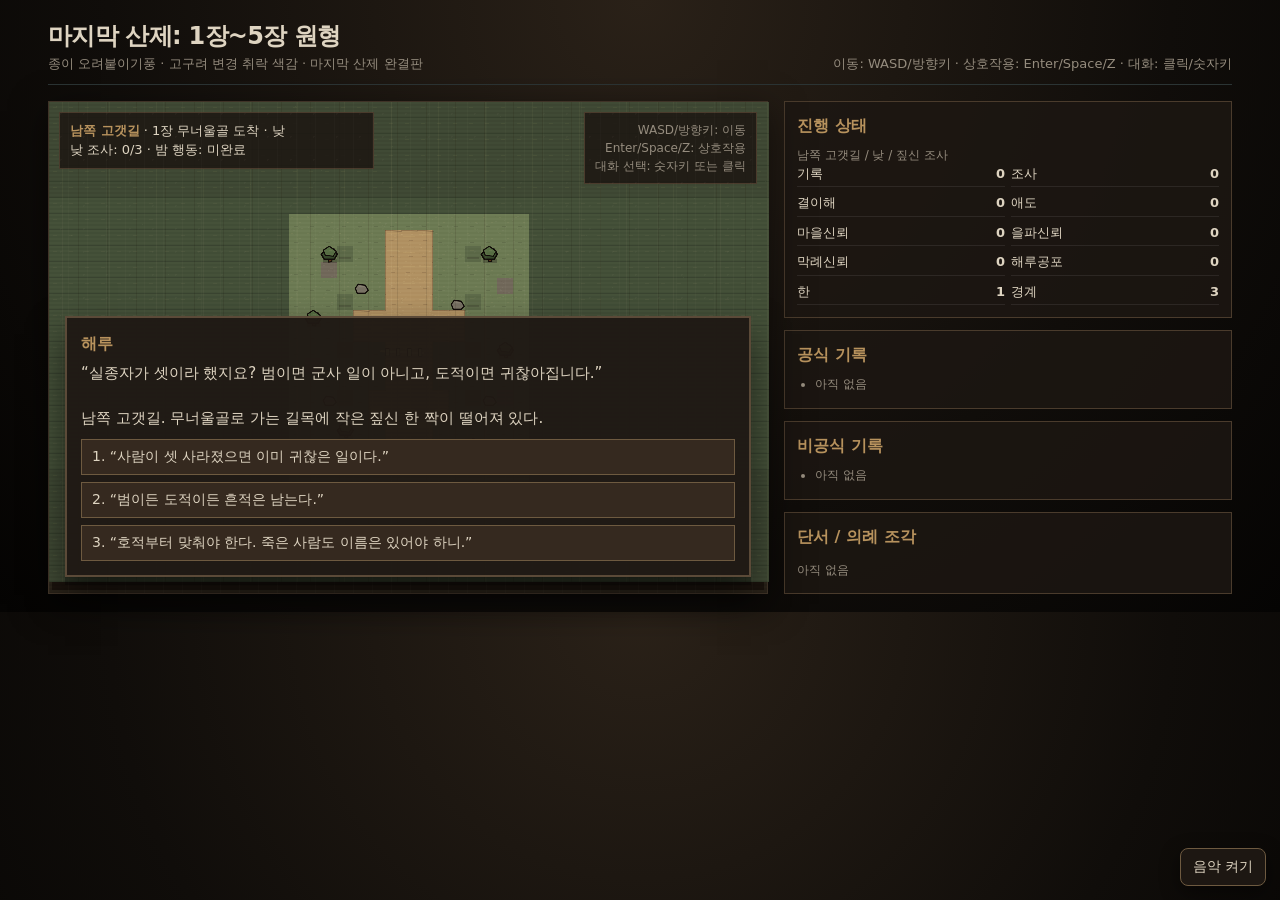
==== commit c3cc8941: "Update index.html" ====
--- a/index.html
+++ b/index.html
@@ -1389,5 +1389,6 @@
 refreshSide();showScene('intro');requestAnimationFrame(frame);
 })();
 </script>
+<script src="bgm.js?v=bgm1"></script>
 </body>
 </html>
